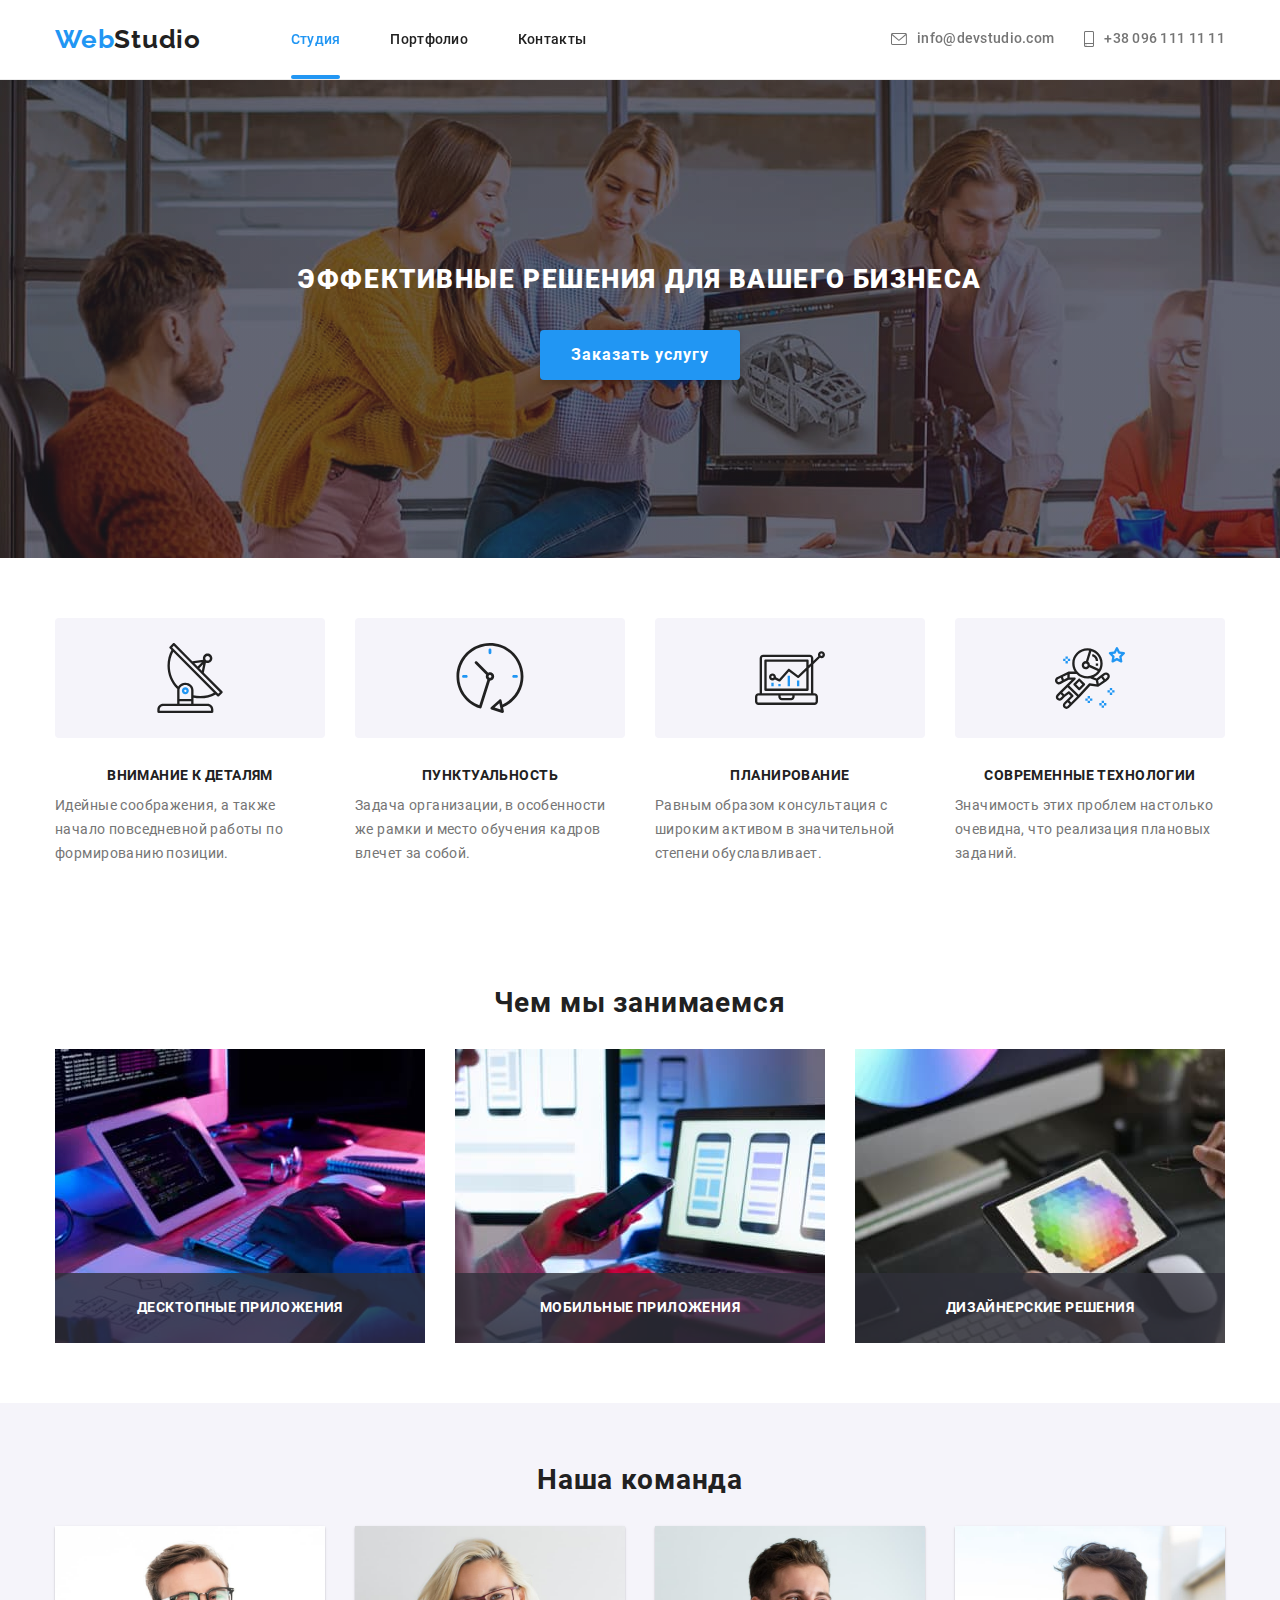
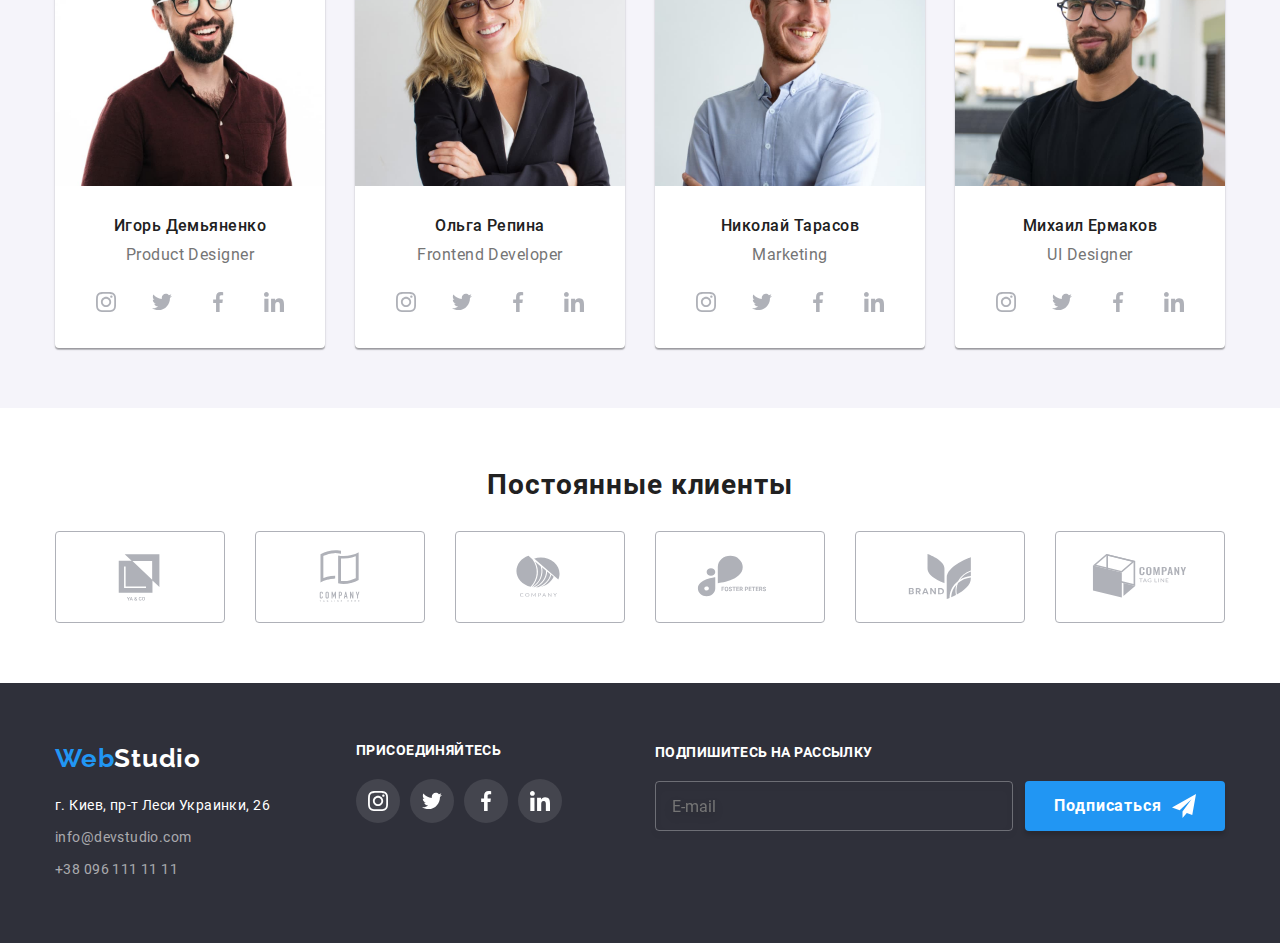
==== index.html @ 7ef71538 "Adjusts styles for agreement" ====
<!DOCTYPE html>
<html lang="ru">
  <head>
    <meta charset="UTF-8" />
    <meta http-equiv="X-UA-Compatible" content="IE=edge" />
    <meta name="viewport" content="width=device-width, initial-scale=1.0" />

    <link rel="stylesheet" href="./css/main.min.css" />

    <title>WebStudio</title>
  </head>
  <body class="page">
    <!-- HEADER -->
    <header class="header">
      <div class="header__container container">
        <a href="./index.html" lang="en" class="logo"
          >Web<span class="logo__text logo__text--black">Studio</span></a
        >
        <button type="button" class="menu__btn" data-menu-button>
          <svg
            class="menu__icon"
            width="40"
            height="40"
            aria-expanded="false"
            aria-controls="menu"
            aria-label="Переключатель мобильного меню"
          >
            <use class="menu__lines" href="./images/icons.svg#icon-menu"></use>
            <use
              class="menu__cross"
              href="./images/icons.svg#icon-menu-close"
            ></use>
          </svg>
        </button>
        <div class="menu" id="menu" data-menu>
          <nav class="navigation header__navigation">
            <ul class="navigation__list">
              <li class="navigation__item">
                <a
                  href="./index.html"
                  class="navigation__link navigation__link--current"
                  >Студия</a
                >
              </li>
              <li class="navigation__item">
                <a href="./portfolio.html" class="navigation__link"
                  >Портфолио</a
                >
              </li>
              <li class="navigation__item">
                <a href="" class="navigation__link">Контакты</a>
              </li>
            </ul>
          </nav>

          <ul class="contacts header__contacts">
            <li class="contacts__item">
              <a
                href="mailto:info@devstudio.com"
                lang="en"
                class="contacts__link contacts__link--mail-grey"
              >
                <svg class="contacts__icon" width="16" height="12">
                  <use href="./images/icons.svg#icon-envelope"></use>
                </svg>
                info@devstudio.com
              </a>
            </li>
            <li class="contacts__item">
              <a href="tel:+380961111111" class="contacts__link">
                <svg class="contacts__icon" width="10" height="16">
                  <use href="./images/icons.svg#icon-smartphone"></use>
                </svg>
                +38 096 111 11 11
              </a>
            </li>
          </ul>

          <ul class="profiles">
            <li class="profiles__item">
              <a href="" class="profiles__link">Instagram</a>
            </li>
            <li class="profiles__item">
              <a href="" class="profiles__link">Twitter</a>
            </li>
            <li class="profiles__item">
              <a href="" class="profiles__link">Facebook</a>
            </li>
            <li class="profiles__item">
              <a href="" class="profiles__link">LinkedIn</a>
            </li>
          </ul>
        </div>
      </div>
    </header>

    <!--MAIN-->
    <main>
      <!-- HERO -->
      <section class="hero">
        <div class="hero__container container">
          <h1 class="hero__title">Эффективные решения для вашего бизнеса</h1>
          <button type="button" class="hero__btn" data-modal-open>
            Заказать услугу
          </button>
        </div>
      </section>

      <!--VALUES-->
      <section class="values section">
        <div class="values__container container">
          <h2 class="values__title values__title--visually-hidden">
            Ценности<!--title to be hidden-->
          </h2>
          <ul class="values__list">
            <li class="values__item">
              <div class="values__block">
                <svg class="values__icon" width="70" height="70">
                  <use href="./images/icons.svg#icon-antenna"></use>
                </svg>
              </div>
              <h3 class="values__headline">Внимание к деталям</h3>
              <p class="values__description">
                Идейные соображения, а также начало повседневной работы по
                формированию позиции.
              </p>
            </li>
            <li class="values__item">
              <div class="values__block">
                <svg class="values__icon" width="70" height="70">
                  <use href="./images/icons.svg#icon-clock"></use>
                </svg>
              </div>
              <h3 class="values__headline">Пунктуальность</h3>
              <p class="values__description">
                Задача организации, в особенности же рамки и место обучения
                кадров влечет за собой.
              </p>
            </li>
            <li class="values__item">
              <div class="values__block">
                <svg class="values__icon" width="70" height="70">
                  <use href="./images/icons.svg#icon-diagram"></use>
                </svg>
              </div>
              <h3 class="values__headline">Планирование</h3>
              <p class="values__description">
                Равным образом консультация с широким активом в значительной
                степени обуславливает.
              </p>
            </li>
            <li class="values__item">
              <div class="values__block">
                <svg class="values__icon" width="70" height="70">
                  <use href="./images/icons.svg#icon-astronaut"></use>
                </svg>
              </div>
              <h3 class="values__headline">Современные технологии</h3>
              <p class="values__description">
                Значимость этих проблем настолько очевидна, что реализация
                плановых заданий.
              </p>
            </li>
          </ul>
        </div>
      </section>

      <!--SERVICES-->
      <section class="services section">
        <div class="services__container container">
          <h2 class="services__title">Чем мы занимаемся</h2>
          <ul class="services__list">
            <li class="services__item">
              <div class="services__thumb">
                <img
                  src="./images/services/first_service.jpg"
                  alt="Планшет и клавиатура"
                  width="370"
                />
                <h3 class="services__name">Десктопные приложения</h3>
              </div>
            </li>
            <li class="services__item">
              <div class="services__thumb">
                <img
                  src="./images/services/third_service.jpg"
                  alt="Цветовая схема на планшете"
                  width="370"
                />
                <h3 class="services__name">Мобильные приложения</h3>
              </div>
            </li>
            <li class="services__item">
              <div class="services__thumb">
                <img
                  src="./images/services/second_service.jpg"
                  alt="Ноутбук и смартфон"
                  width="370"
                />
                <h3 class="services__name">Дизайнерские решения</h3>
              </div>
            </li>
          </ul>
        </div>
      </section>

      <!--TEAM-->
      <section class="team section">
        <div class="team__container container">
          <h2 class="team__title">Наша команда</h2>
          <ul class="members">
            <li class="members__item">
              <img src="./images/team/igor_d.jpg" alt="Фото Игоря Д." />
              <div class="members__info">
                <h3 class="members__name">Игорь Демьяненко</h3>
                <p lang="en" class="members__position">Product Designer</p>
                <ul class="member-social">
                  <li class="member-social__item">
                    <a href="" class="member-social__link">
                      <svg class="member-social__icon" width="20" height="20">
                        <use href="./images/icons.svg#icon-instagram"></use>
                      </svg>
                    </a>
                  </li>
                  <li class="member-social__item">
                    <a href="" class="member-social__link">
                      <svg class="member-social__icon" width="20" height="20">
                        <use href="./images/icons.svg#icon-twitter"></use>
                      </svg>
                    </a>
                  </li>
                  <li class="member-social__item">
                    <a href="" class="member-social__link">
                      <svg class="member-social__icon" width="20" height="20">
                        <use href="./images/icons.svg#icon-facebook"></use>
                      </svg>
                    </a>
                  </li>
                  <li class="member-social__item">
                    <a href="" class="member-social__link">
                      <svg class="member-social__icon" width="20" height="20">
                        <use href="./images/icons.svg#icon-linkedin"></use>
                      </svg>
                    </a>
                  </li>
                </ul>
              </div>
            </li>

            <li class="members__item">
              <img src="./images/team/olha_r.jpg" alt="Фото Ольги Р." />
              <div class="members__info">
                <h3 class="members__name">Ольга Репина</h3>
                <p lang="en" class="members__position">Frontend Developer</p>
                <ul class="member-social">
                  <li class="member-social__item">
                    <a href="" class="member-social__link">
                      <svg class="member-social__icon" width="20" height="20">
                        <use href="./images/icons.svg#icon-instagram"></use>
                      </svg>
                    </a>
                  </li>
                  <li class="member-social__item">
                    <a href="" class="member-social__link">
                      <svg class="member-social__icon" width="20" height="20">
                        <use href="./images/icons.svg#icon-twitter"></use>
                      </svg>
                    </a>
                  </li>
                  <li class="member-social__item">
                    <a href="" class="member-social__link">
                      <svg class="member-social__icon" width="20" height="20">
                        <use href="./images/icons.svg#icon-facebook"></use>
                      </svg>
                    </a>
                  </li>
                  <li class="member-social__item">
                    <a href="" class="member-social__link">
                      <svg class="member-social__icon" width="20" height="20">
                        <use href="./images/icons.svg#icon-linkedin"></use>
                      </svg>
                    </a>
                  </li>
                </ul>
              </div>
            </li>

            <li class="members__item">
              <img src="./images/team/nikolaj_t.jpg" alt="Фото Николая Т." />
              <div class="members__info">
                <h3 class="members__name">Николай Тарасов</h3>
                <p lang="en" class="members__position">Marketing</p>
                <ul class="member-social">
                  <li class="member-social__item">
                    <a href="" class="member-social__link">
                      <svg class="member-social__icon" width="20" height="20">
                        <use href="./images/icons.svg#icon-instagram"></use>
                      </svg>
                    </a>
                  </li>
                  <li class="member-social__item">
                    <a href="" class="member-social__link">
                      <svg class="member-social__icon" width="20" height="20">
                        <use href="./images/icons.svg#icon-twitter"></use>
                      </svg>
                    </a>
                  </li>
                  <li class="member-social__item">
                    <a href="" class="member-social__link">
                      <svg class="member-social__icon" width="20" height="20">
                        <use href="./images/icons.svg#icon-facebook"></use>
                      </svg>
                    </a>
                  </li>
                  <li class="member-social__item">
                    <a href="" class="member-social__link">
                      <svg class="member-social__icon" width="20" height="20">
                        <use href="./images/icons.svg#icon-linkedin"></use>
                      </svg>
                    </a>
                  </li>
                </ul>
              </div>
            </li>

            <li class="members__item">
              <img src="./images/team/mikhail_m.jpg" alt="Фото Михаила Е." />
              <div class="members__info">
                <h3 class="members__name">Михаил Ермаков</h3>
                <p lang="en" class="members__position">UI Designer</p>
                <ul class="member-social">
                  <li class="member-social__item">
                    <a href="" class="member-social__link">
                      <svg class="member-social__icon" width="20" height="20">
                        <use href="./images/icons.svg#icon-instagram"></use>
                      </svg>
                    </a>
                  </li>
                  <li class="member-social__item">
                    <a href="" class="member-social__link">
                      <svg class="member-social__icon" width="20" height="20">
                        <use href="./images/icons.svg#icon-twitter"></use>
                      </svg>
                    </a>
                  </li>
                  <li class="member-social__item">
                    <a href="" class="member-social__link">
                      <svg class="member-social__icon" width="20" height="20">
                        <use href="./images/icons.svg#icon-facebook"></use>
                      </svg>
                    </a>
                  </li>
                  <li class="member-social__item">
                    <a href="" class="member-social__link">
                      <svg class="member-social__icon" width="20" height="20">
                        <use href="./images/icons.svg#icon-linkedin"></use>
                      </svg>
                    </a>
                  </li>
                </ul>
              </div>
            </li>
          </ul>
        </div>
      </section>

      <!-- CLIENTS -->
      <section class="clients section">
        <div class="clients__container container">
          <h2 class="clients__title">Постоянные клиенты</h2>
          <ul class="clients__list">
            <li class="clients__item">
              <a href="" class="client__link">
                <svg class="clients__logo" width="106" height="60">
                  <use href="./images/icons.svg#icon-ya-and-co"></use>
                </svg>
              </a>
            </li>
            <li class="clients__item">
              <a href="" class="client__link">
                <svg class="clients__logo" width="106" height="60">
                  <use
                    href="./images/icons.svg#icon-company-tagline-here"
                  ></use>
                </svg>
              </a>
            </li>
            <li class="clients__item">
              <a href="" class="client__link">
                <svg class="clients__logo" width="106" height="60">
                  <use href="./images/icons.svg#icon-company"></use>
                </svg>
              </a>
            </li>
            <li class="clients__item">
              <a href="" class="client__link">
                <svg class="clients__logo" width="106" height="60">
                  <use href="./images/icons.svg#icon-foster-peters"></use>
                </svg>
              </a>
            </li>
            <li class="clients__item">
              <a href="" class="client__link">
                <svg class="clients__logo" width="106" height="60">
                  <use href="./images/icons.svg#icon-brand"></use>
                </svg>
              </a>
            </li>
            <li class="clients__item">
              <a href="" class="client__link">
                <svg class="clients__logo" width="106" height="60">
                  <use href="./images/icons.svg#icon-company-tag-line"></use>
                </svg>
              </a>
            </li>
          </ul>
        </div>
      </section>
    </main>

    <!--FOOTER-->
    <footer class="footer section">
      <div class="footer__container container">
        <div class="footer__connect">
          <a href="./index.html" lang="en" class="logo"
            >Web<span class="logo__text logo__text--white">Studio</span></a
          >
          <address class="address">
            <p class="addresss__text">г. Киев, пр-т Леси Украинки, 26</p>
          </address>
          <ul class="contacts footer__contacts">
            <li class="contacts__item contacts__item--footer">
              <a
                href="mailto:info@devstudio.com"
                lang="en"
                class="contacts__link contacts__link--footer"
                >info@devstudio.com</a
              >
            </li>
            <li class="contacts__item contacts__item--footer">
              <a
                href="tel:+380961111111"
                class="contacts__link contacts__link--footer"
                >+38 096 111 11 11</a
              >
            </li>
          </ul>
        </div>
        <div class="join-social">
          <h2 class="join-social__title">присоединяйтесь</h2>
          <ul class="join-social__list">
            <li class="join-social__item">
              <a href="" class="join-social__link">
                <svg class="join-social__icon" width="20" height="20">
                  <use href="./images/icons.svg#icon-instagram"></use>
                </svg>
              </a>
            </li>
            <li class="join-social__item">
              <a href="" class="join-social__link">
                <svg class="join-social__icon" width="20" height="20">
                  <use href="./images/icons.svg#icon-twitter"></use>
                </svg>
              </a>
            </li>
            <li class="join-social__item">
              <a href="" class="join-social__link">
                <svg class="join-social__icon" width="20" height="20">
                  <use href="./images/icons.svg#icon-facebook"></use>
                </svg>
              </a>
            </li>
            <li class="join-social__item">
              <a href="" class="join-social__link">
                <svg class="join-social__icon" width="20" height="20">
                  <use href="./images/icons.svg#icon-linkedin"></use>
                </svg>
              </a>
            </li>
          </ul>
        </div>

        <form class="subscription footer__subscription">
          <div class="subscription__block">
            <b class="subscription__title">Подпишитесь на рассылку</b>
            <div class="subscription__input">
              <label><span class="visually-hidden">E-mail</span></label>
              <input
                type="email"
                name="email"
                class="subscription__field"
                placeholder="E-mail"
              />
              <button type="submit" class="subscription__btn">
                Подписаться
                <svg class="subscription__icon" width="24" height="24">
                  <use href="./images/icons.svg#icon-send"></use>
                </svg>
              </button>
            </div>
          </div>
        </form>
      </div>
    </footer>

    <!--MODAL-->
    <div class="backdrop is-hidden" data-modal>
      <div class="modal">
        <button class="close-btn" data-modal-close>
          <svg class="close-btn__icon" width="11" height="11">
            <use href="./images/icons.svg#icon-close"></use>
          </svg>
        </button>

        <form class="modal__form">
          <b class="modal__title">Оставьте свои данные, мы вам перезвоним</b>
          <ul class="modal__list">
            <li class="modal__field">
              <label class="modal__label" for="name">Имя</label>
              <div class="modal__block">
                <input class="modal__input" type="text" name="name" id="name" />
                <svg class="modal__icon" width="18" height="18">
                  <use href="./images/icons.svg#icon-name"></use>
                </svg>
              </div>
            </li>

            <li class="modal__field">
              <label class="modal__label" for="tel">Телефон</label>
              <div class="modal__block">
                <input class="modal__input" type="tel" name="tel" id="tel" />
                <svg class="modal__icon" width="18" height="18">
                  <use href="./images/icons.svg#icon-phone"></use>
                </svg>
              </div>
            </li>

            <li class="modal__field">
              <label class="modal__label" for="mail">Почта</label>
              <div class="modal__block">
                <input
                  class="modal__input"
                  type="email"
                  name="mail"
                  id="mail"
                />
                <svg class="modal__icon" width="18" height="18">
                  <use href="./images/icons.svg#icon-email"></use>
                </svg>
              </div>
            </li>

            <li class="modal__field">
              <label class="modal__label" for="comment">Комментарий</label>
              <div class="modal__block">
                <textarea
                  class="modal__input textarea"
                  name="comment"
                  id="comment"
                  placeholder="Введите текст"
                ></textarea>
              </div>
            </li>
          </ul>

          <div class="modal__agree">
            <label for="modal__agree-label" class="modal__agree-label">
              <input
                type="checkbox"
                class="modal__checkbox visually-hidden"
                id="modal__agree-label"
              />

              <svg class="modal__icon-frame" width="16" height="15">
                <use href="./images/icons.svg#icon-check-frame"></use>
              </svg>

              <svg class="modal__icon-checked" width="16" height="15">
                <use href="./images/icons.svg#icon-checked-box"></use>
              </svg>
              <span class="modal__agree-text"
                >Соглашаюсь с рассылкой и принимаю&nbsp;</span
              >
              <span class="modal__agree-link">
                <a class="link" href="">Условия договора</a>
              </span>
            </label>
          </div>
          <button type="submit" class="modal__btn">Отправить</button>
        </form>
      </div>
    </div>

    <script src="./js/menu.js"></script>
    <script src="./js/modal.js"></script>
  </body>
</html>
---- css/main.min.css ----
/*! modern-normalize v1.1.0 | MIT License | https://github.com/sindresorhus/modern-normalize */*,::before,::after{-webkit-box-sizing:border-box;box-sizing:border-box}html{line-height:1.15;-webkit-text-size-adjust:100%;-moz-tab-size:4;-o-tab-size:4;tab-size:4}body{margin:0;font-family:system-ui,-apple-system,"Segoe UI",Roboto,Helvetica,Arial,sans-serif,"Apple Color Emoji","Segoe UI Emoji"}hr{height:0;color:inherit}abbr[title]{-webkit-text-decoration:underline dotted;text-decoration:underline dotted}b,strong{font-weight:bolder}code,kbd,samp,pre{font-family:ui-monospace,SFMono-Regular,Consolas,"Liberation Mono",Menlo,monospace;font-size:1em}small{font-size:80%}sub,sup{font-size:75%;line-height:0;position:relative;vertical-align:baseline}sub{bottom:-0.25em}sup{top:-0.5em}table{text-indent:0;border-color:inherit}button,input,optgroup,select,textarea{font-family:inherit;font-size:100%;line-height:1.15;margin:0}button,select{text-transform:none}button,[type=button],[type=reset],[type=submit]{-webkit-appearance:button}::-moz-focus-inner{border-style:none;padding:0}:-moz-focusring{outline:1px dotted ButtonText}:-moz-ui-invalid{box-shadow:none}legend{padding:0}progress{vertical-align:baseline}::-webkit-inner-spin-button,::-webkit-outer-spin-button{height:auto}[type=search]{-webkit-appearance:textfield;outline-offset:-2px}::-webkit-search-decoration{-webkit-appearance:none}::-webkit-file-upload-button{-webkit-appearance:button;font:inherit}summary{display:list-item}@font-face{font-family:"Roboto";font-style:normal;font-weight:400;src:url("../fonts/roboto-v30-latin_cyrillic-regular.eot");src:local(""),url("../fonts/roboto-v30-latin_cyrillic-regular.eot?#iefix") format("embedded-opentype"),url("../fonts/roboto-v30-latin_cyrillic-regular.woff2") format("woff2"),url("../fonts/roboto-v30-latin_cyrillic-regular.woff") format("woff"),url("../fonts/roboto-v30-latin_cyrillic-regular.ttf") format("truetype"),url("../fonts/roboto-v30-latin_cyrillic-regular.svg#Roboto") format("svg")}@font-face{font-family:"Roboto";font-style:normal;font-weight:500;src:url("../fonts/roboto-v30-latin_cyrillic-500.eot");src:local(""),url("../fonts/roboto-v30-latin_cyrillic-500.eot?#iefix") format("embedded-opentype"),url("../fonts/roboto-v30-latin_cyrillic-500.woff2") format("woff2"),url("../fonts/roboto-v30-latin_cyrillic-500.woff") format("woff"),url("../fonts/roboto-v30-latin_cyrillic-500.ttf") format("truetype"),url("../fonts/roboto-v30-latin_cyrillic-500.svg#Roboto") format("svg")}@font-face{font-family:"Roboto";font-style:normal;font-weight:700;src:url("../fonts/roboto-v30-latin_cyrillic-700.eot");src:local(""),url("../fonts/roboto-v30-latin_cyrillic-700.eot?#iefix") format("embedded-opentype"),url("../fonts/roboto-v30-latin_cyrillic-700.woff2") format("woff2"),url("../fonts/roboto-v30-latin_cyrillic-700.woff") format("woff"),url("../fonts/roboto-v30-latin_cyrillic-700.ttf") format("truetype"),url("../fonts/roboto-v30-latin_cyrillic-700.svg#Roboto") format("svg")}@font-face{font-family:"Roboto";font-style:normal;font-weight:900;src:url("../fonts/roboto-v30-latin_cyrillic-900.eot");src:local(""),url("../fonts/roboto-v30-latin_cyrillic-900.eot?#iefix") format("embedded-opentype"),url("../fonts/roboto-v30-latin_cyrillic-900.woff2") format("woff2"),url("../fonts/roboto-v30-latin_cyrillic-900.woff") format("woff"),url("../fonts/roboto-v30-latin_cyrillic-900.ttf") format("truetype"),url("../fonts/roboto-v30-latin_cyrillic-900.svg#Roboto") format("svg")}@font-face{font-family:"Raleway";font-style:normal;font-weight:700;src:url("../fonts/raleway-v27-latin-700.eot");src:local(""),url("../fonts/raleway-v27-latin-700.eot?#iefix") format("embedded-opentype"),url("../fonts/raleway-v27-latin-700.woff2") format("woff2"),url("../fonts/raleway-v27-latin-700.woff") format("woff"),url("../fonts/raleway-v27-latin-700.ttf") format("truetype"),url("../fonts/raleway-v27-latin-700.svg#Raleway") format("svg")}:root{--main-text: #757575;--white-text: #ffffff;--secondary-text: #212121;--accent: #2196f3;--grey-accent: #f5f4fa;--grey-social: #afb1b8;--duration: cubic-bezier(0.4, 0, 0.2, 1);--speed: 250ms}.visually-hidden,.values__title--visually-hidden{position:absolute;width:1px;height:1px;margin:-1px;border:0;padding:0;white-space:nowrap;-webkit-clip-path:inset(100%);clip-path:inset(100%);clip:rect(0 0 0 0);overflow:hidden}.services__title,.team__title,.clients__title{margin-bottom:30px;font-size:28px;line-height:1.18;text-align:center;letter-spacing:.03em;color:var(--secondary-text)}.join-social__title,.subscription__title{color:var(--white-text);font-size:14px;line-height:1.14;letter-spacing:.03em;text-transform:uppercase}.join-social__link{display:-webkit-box;display:-ms-flexbox;display:flex;-webkit-box-align:center;-ms-flex-align:center;align-items:center;-webkit-box-pack:center;-ms-flex-pack:center;justify-content:center;width:44px;height:44px;border-radius:50%}html{-webkit-box-sizing:border-box;box-sizing:border-box}img{display:block;max-width:100%;height:auto}*,*::before,*::after{-webkit-box-sizing:inherit;box-sizing:inherit}p,h1,h2,h3,h4,h5,h6{margin:0}ul{margin:0;padding-left:0;list-style:none}.page{background-color:#fff;color:var(--main-text);font-family:Roboto,sans-serif}@media screen and (min-width: 1200px){.page{padding-left:0;padding-right:0}}.page.no-scroll{overflow:hidden}a{text-decoration:none}.container{padding:60px 15px;margin:0 auto;width:100%}@media screen and (min-width: 480px){.container{max-width:480px}}@media screen and (min-width: 768px){.container{max-width:768px}}@media screen and (min-width: 1200px){.container{max-width:1200px}}.filter{display:-webkit-box;display:-ms-flexbox;display:flex;-ms-flex-wrap:wrap;flex-wrap:wrap;gap:15px 8px;margin-bottom:40px}@media screen and (min-width: 768px){.filter{-webkit-box-pack:center;-ms-flex-pack:center;justify-content:center}}.filter__btn{padding:6px 22px 6px 22px;color:var(--secondary-text);background-color:var(--grey-accent);font-family:inherit;cursor:pointer;font-weight:500;font-size:16px;line-height:1.63;text-align:center;letter-spacing:.03em;border-radius:4px;border:none;-webkit-transition:background-color var(--speed) var(--duration),color var(--speed) var(--duration),-webkit-box-shadow var(--speed) var(--duration);transition:background-color var(--speed) var(--duration),color var(--speed) var(--duration),-webkit-box-shadow var(--speed) var(--duration);transition:background-color var(--speed) var(--duration),color var(--speed) var(--duration),box-shadow var(--speed) var(--duration);transition:background-color var(--speed) var(--duration),color var(--speed) var(--duration),box-shadow var(--speed) var(--duration),-webkit-box-shadow var(--speed) var(--duration)}.filter__btn:hover,.filter__btn:focus,.filter__btn--active{color:var(--white-text);background-color:var(--accent);-webkit-box-shadow:0px 3px 1px rgba(0,0,0,.1),0px 1px 2px rgba(0,0,0,.08),0px 2px 2px rgba(0,0,0,.12);box-shadow:0px 3px 1px rgba(0,0,0,.1),0px 1px 2px rgba(0,0,0,.08),0px 2px 2px rgba(0,0,0,.12)}.header__contacts{display:-webkit-box;display:-ms-flexbox;display:flex;-webkit-box-orient:vertical;-webkit-box-direction:normal;-ms-flex-direction:column;flex-direction:column}@media screen and (max-width: 767px){.header__contacts{-webkit-box-orient:vertical;-webkit-box-direction:reverse;-ms-flex-direction:column-reverse;flex-direction:column-reverse;gap:32px}}@media screen and (min-width: 768px){.header__contacts{margin-left:84px;gap:10px}}@media screen and (min-width: 1200px){.header__contacts{margin-left:305px;gap:30px;-webkit-box-orient:horizontal;-webkit-box-direction:normal;-ms-flex-direction:row;flex-direction:row}}.contacts__link{font-weight:500;color:var(--main-text);letter-spacing:.02em;-webkit-transition:color var(--speed) var(--duration);transition:color var(--speed) var(--duration)}.contacts__link:hover,.contacts__link:focus{color:var(--accent)}@media screen and (max-width: 767px){.contacts__link{color:var(--accent);font-size:34px;line-height:1.18}}@media screen and (max-width: 376px){.contacts__link{font-size:26px;line-height:1.18}}@media screen and (max-width: 767px){.contacts__link--mail-grey{font-size:24px;line-height:1.17;letter-spacing:.02em;color:var(--main-text)}}@media screen and (min-width: 768px){.contacts__link{display:-webkit-box;display:-ms-flexbox;display:flex;-webkit-box-align:center;-ms-flex-align:center;align-items:center;font-size:12px;line-height:1.17;letter-spacing:.02em}}@media screen and (min-width: 1200px){.contacts__link{font-size:14px;line-height:1.14;letter-spacing:.02em}}.contacts__icon{fill:currentColor;margin-right:10px}@media screen and (max-width: 767px){.contacts__icon{display:none}}.footer__connect{margin-right:auto}@media screen and (max-width: 1199px){.footer__connect{margin-bottom:60px}}.footer__contacts{margin-top:8px}.footer__contacts .contacts__item--footer+.contacts__item--footer{margin-top:8px}.contacts__link--footer{color:rgba(255,255,255,.6);font-style:normal;font-weight:400;font-size:14px;line-height:1.71;letter-spacing:.03em;-webkit-transition:color var(--speed) var(--duration);transition:color var(--speed) var(--duration)}.contacts__link--footer:hover,.contacts__link--footer:focus{color:var(--accent)}@media screen and (min-width: 768px){.footer__container{padding-left:76px;padding-right:89px;display:-webkit-box;display:-ms-flexbox;display:flex;-webkit-box-pack:center;-ms-flex-pack:center;justify-content:center;-ms-flex-wrap:wrap;flex-wrap:wrap}}@media screen and (min-width: 1200px){.footer__container{-ms-flex-wrap:wrap;flex-wrap:wrap;padding-left:15px;padding-right:15px}}.footer{background-color:#2f303a}@media screen and (max-width: 767px){.footer{text-align:center}}.address{margin-top:20px}.addresss__text{color:var(--white-text);font-style:normal;font-size:14px;line-height:1.71;letter-spacing:.03em}.header{border-bottom:1px solid #ececec}.header__container{position:relative;display:-webkit-box;display:-ms-flexbox;display:flex;-webkit-box-align:center;-ms-flex-align:center;align-items:center;padding-top:10px;padding-bottom:10px;-webkit-box-pack:justify;-ms-flex-pack:justify;justify-content:space-between}@media screen and (min-width: 768px){.header__container{padding-top:20px;padding-bottom:20px}}@media screen and (min-width: 1200px){.header__container{padding-top:24px;padding-bottom:24px}}.logo{display:inline-block;color:var(--accent);font-family:Raleway,sans-serif;font-weight:700;font-size:26px;line-height:1.19;letter-spacing:.03em}@media screen and (max-width: 1199px){.logo{font-size:24px;line-height:1.17}}.logo__text--black{display:inline-block;color:var(--secondary-text);font-family:Raleway,sans-serif;font-weight:700;font-size:26px;line-height:1.19;letter-spacing:.03em}@media screen and (max-width: 1199px){.logo__text--black{font-size:24px;line-height:1.17}}.logo__text--white{display:inline-block;color:var(--white-text);font-family:Raleway,sans-serif;font-weight:700;font-size:26px;line-height:1.19;letter-spacing:.03em}@media screen and (max-width: 1199px){.logo__text--white{font-size:24px;line-height:1.17}}.backdrop{position:fixed;top:0;left:0;width:100%;height:100%;padding-top:93px;padding-right:15px;padding-left:15px;overflow-y:scroll;background-color:rgba(0,0,0,.2);opacity:1;-webkit-transition:opacity var(--speed) var(--duration);transition:opacity var(--speed) var(--duration)}.backdrop.is-hidden{opacity:0;pointer-events:none}.backdrop.is-hidden .modal{-webkit-transform:translate(-50%, -50%) scale(0.9);transform:translate(-50%, -50%) scale(0.9)}.modal{position:relative;width:100%;padding:40px;margin:0 auto;background-color:var(--white-text);-webkit-box-shadow:0px 1px 3px rgba(0,0,0,.12),0px 1px 1px rgba(0,0,0,.14),0px 2px 1px rgba(0,0,0,.2);box-shadow:0px 1px 3px rgba(0,0,0,.12),0px 1px 1px rgba(0,0,0,.14),0px 2px 1px rgba(0,0,0,.2);border-radius:4px;-webkit-transition:-webkit-transform var(--speed) var(--duration);transition:-webkit-transform var(--speed) var(--duration);transition:transform var(--speed) var(--duration);transition:transform var(--speed) var(--duration), -webkit-transform var(--speed) var(--duration)}@media screen and (max-width: 1199px){.modal{max-width:450px}}@media screen and (min-width: 1200px){.modal{max-width:528px}}.close-btn{position:absolute;display:-webkit-box;display:-ms-flexbox;display:flex;-webkit-box-align:center;-ms-flex-align:center;align-items:center;-webkit-box-pack:center;-ms-flex-pack:center;justify-content:center;top:8px;right:8px;width:30px;height:30px;border:1px solid rgba(0,0,0,.1);border-radius:50%;fill:#000;background-color:var(--white-text);cursor:pointer;-webkit-transition:fill var(--speed) var(--duration),-webkit-box-shadow var(--speed) var(--duration);transition:fill var(--speed) var(--duration),-webkit-box-shadow var(--speed) var(--duration);transition:fill var(--speed) var(--duration),box-shadow var(--speed) var(--duration);transition:fill var(--speed) var(--duration),box-shadow var(--speed) var(--duration),-webkit-box-shadow var(--speed) var(--duration)}.close-btn:hover,.close-btn:focus{-webkit-box-shadow:0px 2px 2px rgba(0,0,0,.15);box-shadow:0px 2px 2px rgba(0,0,0,.15);fill:var(--accent)}.modal__btn{width:200px;height:50px;left:700px;top:712px;display:block;-ms-flex-item-align:center;align-self:center;background-color:var(--accent);-webkit-box-shadow:0px 4px 4px rgba(0,0,0,.15);box-shadow:0px 4px 4px rgba(0,0,0,.15);border-radius:4px;border:none;cursor:pointer;font-weight:700;font-size:16px;line-height:1.88;letter-spacing:.06em;color:var(--white-text);-webkit-transition:background-color var(--speed) var(--duration);transition:background-color var(--speed) var(--duration)}.modal__btn:hover,.modal__btn:focus{background-color:#188ce8}.modal__form{display:-webkit-box;display:-ms-flexbox;display:flex;-webkit-box-orient:vertical;-webkit-box-direction:normal;-ms-flex-direction:column;flex-direction:column}.modal__title{margin-bottom:12px;font-size:20px;line-height:1.15;text-align:center;letter-spacing:.03em;color:var(--secondary-text)}.modal__field:not(:last-child){display:-webkit-box;display:-ms-flexbox;display:flex;-webkit-box-orient:vertical;-webkit-box-direction:normal;-ms-flex-direction:column;flex-direction:column;margin-bottom:10px}.modal__label{font-size:12px;line-height:1.17;letter-spacing:.01em;color:var(--main-text)}.modal__input{padding-left:35px;padding-right:15px;display:block;height:40px;width:100%;border:1px solid rgba(33,33,33,.2);border-radius:4px;color:var(--secondary-text);outline:none;-webkit-transition:border-color var(--speed) var(--duration);transition:border-color var(--speed) var(--duration)}.modal__input:focus{border:1px solid var(--accent)}.modal__input:focus+.modal__icon{fill:var(--accent)}.modal__input.textarea{height:120px;padding:12px;resize:none}.modal__block{position:relative;margin-top:4px}.modal__icon{position:absolute;left:12px;top:50%;-webkit-transform:translateY(-50%);transform:translateY(-50%);-webkit-transition:fill var(--speed) var(--duration);transition:fill var(--speed) var(--duration)}.modal__field .textarea::-webkit-input-placeholder{font-size:14px;line-height:1.14;letter-spacing:.01em;color:rgba(117,117,117,.5)}.modal__field .textarea::-moz-placeholder{font-size:14px;line-height:1.14;letter-spacing:.01em;color:rgba(117,117,117,.5)}.modal__field .textarea:-ms-input-placeholder{font-size:14px;line-height:1.14;letter-spacing:.01em;color:rgba(117,117,117,.5)}.modal__field .textarea::-ms-input-placeholder{font-size:14px;line-height:1.14;letter-spacing:.01em;color:rgba(117,117,117,.5)}.modal__field .textarea::placeholder{font-size:14px;line-height:1.14;letter-spacing:.01em;color:rgba(117,117,117,.5)}.modal__agree{display:-webkit-box;display:-ms-flexbox;display:flex;-webkit-box-align:center;-ms-flex-align:center;align-items:center;margin-top:20px;margin-bottom:30px;font-size:12px;line-height:1.17;letter-spacing:.03em}@media screen and (min-width: 1200px){.modal__agree{margin-left:12px;font-size:14px;line-height:1.71}}.modal__agree-label{position:relative;-ms-flex-wrap:wrap;flex-wrap:wrap;display:-webkit-box;display:-ms-flexbox;display:flex;-webkit-box-align:center;-ms-flex-align:center;align-items:center}.modal__agree-link .link{color:var(--accent);text-decoration:underline;-webkit-transition:-webkit-text-decoration var(--speed) var(--duration);transition:-webkit-text-decoration var(--speed) var(--duration);transition:text-decoration var(--speed) var(--duration);transition:text-decoration var(--speed) var(--duration), -webkit-text-decoration var(--speed) var(--duration)}.modal__agree-link .link:hover{-webkit-text-decoration-color:rgba(0,0,0,0);text-decoration-color:rgba(0,0,0,0)}.modal__icon-frame{margin-right:8px;opacity:1;-webkit-transition:fill var(--speed) var(--duration),opacity var(--speed) var(--duration),-webkit-box-shadow var(--speed) var(--duration);transition:fill var(--speed) var(--duration),opacity var(--speed) var(--duration),-webkit-box-shadow var(--speed) var(--duration);transition:fill var(--speed) var(--duration),box-shadow var(--speed) var(--duration),opacity var(--speed) var(--duration);transition:fill var(--speed) var(--duration),box-shadow var(--speed) var(--duration),opacity var(--speed) var(--duration),-webkit-box-shadow var(--speed) var(--duration)}.modal__checkbox:hover+.modal__icon-frame{-webkit-box-shadow:0px 3px 3px rgba(0,0,0,.15);box-shadow:0px 3px 3px rgba(0,0,0,.15)}.modal__checkbox:focus+.modal__icon-frame{-webkit-box-shadow:0px 2px 2px rgba(0,0,0,.15);box-shadow:0px 2px 2px rgba(0,0,0,.15);fill:var(--accent)}.modal__checkbox:checked+.modal__icon-frame{opacity:0}.modal__icon-checked{position:absolute;top:0;left:0;margin-right:8px;opacity:0;-webkit-transition:opacity var(--speed) var(--duration);transition:opacity var(--speed) var(--duration)}.modal__checkbox:checked~.modal__icon-checked{opacity:1}.menu{display:-webkit-box;display:-ms-flexbox;display:flex;-webkit-box-align:center;-ms-flex-align:center;align-items:center;-webkit-box-pack:justify;-ms-flex-pack:justify;justify-content:space-between;z-index:2}@media screen and (max-width: 767px){.menu{position:fixed;display:none;top:0;left:0;width:100%;height:100%;padding:48px 40px;background-color:var(--white-text)}.menu.is-open{display:-webkit-box;display:-ms-flexbox;display:flex;-webkit-box-orient:vertical;-webkit-box-direction:normal;-ms-flex-direction:column;flex-direction:column;-webkit-box-align:start;-ms-flex-align:start;align-items:flex-start;-webkit-box-pack:start;-ms-flex-pack:start;justify-content:flex-start}}.menu__btn{z-index:3;top:10px;right:15px;display:-webkit-inline-box;display:-ms-inline-flexbox;display:inline-flex;margin:0;padding:0;border:0;color:var(--secondary-text);background-color:rgba(0,0,0,0);-webkit-transition:color var(--speed) var(--duration);transition:color var(--speed) var(--duration)}.menu__btn:hover,.menu__btn:focus{color:var(--accent);-webkit-transition:color var(--speed) var(--duration);transition:color var(--speed) var(--duration)}@media screen and (min-width: 768px){.menu__btn{display:none}}.menu__icon{fill:currentColor}.menu__btn .menu__cross{display:none}.menu__btn.is-open{color:var(--secondary-text);-webkit-transition:color var(--speed) var(--duration);transition:color var(--speed) var(--duration)}.menu__btn.is-open:hover,.menu__btn.is-open:focus{color:var(--accent);-webkit-transition:color var(--speed) var(--duration);transition:color var(--speed) var(--duration)}.menu__btn.is-open .menu__cross{display:block}.menu__btn.is-open .menu__lines{display:none}@media screen and (max-width: 767px){.header__navigation{-webkit-box-flex:1;-ms-flex-positive:1;flex-grow:1}}.navigation__list{display:-webkit-box;display:-ms-flexbox;display:flex;gap:50px}@media screen and (max-width: 767px){.navigation__list{-webkit-box-orient:vertical;-webkit-box-direction:normal;-ms-flex-direction:column;flex-direction:column;gap:32px}}.navigation__link{font-weight:500;font-size:14px;line-height:1.14;letter-spacing:.02em;color:var(--secondary-text);position:relative;-webkit-transition:color var(--speed) var(--duration);transition:color var(--speed) var(--duration)}.navigation__link:hover,.navigation__link:focus{color:var(--accent)}@media screen and (min-width: 768px){.navigation__link{padding-top:32px;padding-bottom:32px}}.navigation__link--current{color:var(--accent)}@media screen and (min-width: 768px){.navigation__link--current::after{content:"";position:absolute;left:0;bottom:0;width:100%;border-radius:2px;height:4px;background:var(--accent)}}@media screen and (max-width: 767px){.navigation__link{font-size:40px;line-height:1.18}}.profiles{display:-webkit-box;display:-ms-flexbox;display:flex;margin-top:64px;-ms-flex-wrap:wrap;flex-wrap:wrap}@media screen and (min-width: 768px){.profiles{display:none}}.profiles__item:not(:first-child){padding-left:10px}.profiles__item:not(:last-child){border-right:1px solid rgba(33,33,33,.2);padding-right:10px}.profiles__link{font-weight:500;font-size:18px;line-height:1.22;letter-spacing:.02em;color:var(--accent)}@media screen and (max-width: 1199px){.join-social{text-align:center}}.join-social__list{margin-top:20px;margin-bottom:60px;display:-webkit-box;display:-ms-flexbox;display:flex;-webkit-box-pack:center;-ms-flex-pack:center;justify-content:center}.join-social__item{margin-right:10px}.join-social__item:last-child{margin-right:0}.join-social__link{color:var(--white-text);background-color:rgba(255,255,255,.1);-webkit-transition:background-color var(--speed) var(--duration);transition:background-color var(--speed) var(--duration)}.join-social__link:hover,.join-social__link:focus{background-color:var(--accent);color:var(--white-text)}.join-social__icon{fill:currentColor}.member-social{display:-webkit-box;display:-ms-flexbox;display:flex;-webkit-box-pack:center;-ms-flex-pack:center;justify-content:center;gap:36px}.member-social__link{color:var(--grey-social);-webkit-transition:background-color var(--speed) var(--duration),color var(--speed) var(--duration);transition:background-color var(--speed) var(--duration),color var(--speed) var(--duration)}.member-social__link:hover,.member-social__link:focus{color:var(--accent)}.member-social__icon{display:-webkit-box;display:-ms-flexbox;display:flex;fill:currentColor}@media screen and (max-width: 1199px){.footer__subscription{text-align:center}}@media screen and (min-width: 1200px){.footer__subscription{margin-left:93px}}.subscription__input{margin-top:20px;display:-webkit-box;display:-ms-flexbox;display:flex;-webkit-box-align:center;-ms-flex-align:center;align-items:center;-webkit-box-orient:vertical;-webkit-box-direction:normal;-ms-flex-direction:column;flex-direction:column}@media screen and (min-width: 1200px){.subscription__input{-webkit-box-orient:horizontal;-webkit-box-direction:normal;-ms-flex-direction:row;flex-direction:row}}.subscription__field{padding-left:16px;padding-right:16px;margin-bottom:20px;height:50px;border:1px solid rgba(255,255,255,.3);-webkit-filter:drop-shadow(0px 4px 4px rgba(0, 0, 0, 0.15));filter:drop-shadow(0px 4px 4px rgba(0, 0, 0, 0.15));color:var(--white-text);border-radius:4px;background-color:rgba(0,0,0,0);outline:none;-webkit-transition:border-color var(--speed) var(--duration);transition:border-color var(--speed) var(--duration)}.subscription__field:focus{border-color:var(--accent)}@media screen and (max-width: 477px){.subscription__field{width:100%}}@media screen and (min-width: 478px){.subscription__field{width:450px}}@media screen and (min-width: 1200px){.subscription__field{width:358px;margin-bottom:0;margin-right:12px}}.subscription__btn{display:-webkit-box;display:-ms-flexbox;display:flex;-webkit-box-align:center;-ms-flex-align:center;align-items:center;-webkit-box-pack:center;-ms-flex-pack:center;justify-content:center;width:200px;height:50px;background:var(--accent);-webkit-box-shadow:0px 4px 4px rgba(0,0,0,.15);box-shadow:0px 4px 4px rgba(0,0,0,.15);border-radius:4px;border:none;font-weight:700;font-size:16px;line-height:1.88px;text-align:center;letter-spacing:.06em;color:var(--white-text);cursor:pointer;-webkit-transition:background-color var(--speed) var(--duration),-webkit-box-shadow var(--speed) var(--duration);transition:background-color var(--speed) var(--duration),-webkit-box-shadow var(--speed) var(--duration);transition:background-color var(--speed) var(--duration),box-shadow var(--speed) var(--duration);transition:background-color var(--speed) var(--duration),box-shadow var(--speed) var(--duration),-webkit-box-shadow var(--speed) var(--duration)}.subscription__btn:hover,.subscription__btn:focus{background-color:#188ce8}.subscription__icon{fill:var(--white-text);margin-left:10px}.hero__title{margin-bottom:30px;font-weight:900;font-size:26px;line-height:1.62;letter-spacing:.06em;text-transform:uppercase;color:var(--white-text)}.hero{padding-top:118px;padding-bottom:118px;text-align:center;background-image:-webkit-gradient(linear, left top, right top, from(rgba(47, 48, 58, 0.4)), to(rgba(47, 48, 58, 0.4))),url(../images/background/hero-bcg.jpg);background-image:linear-gradient(to right, rgba(47, 48, 58, 0.4), rgba(47, 48, 58, 0.4)),url(../images/background/hero-bcg.jpg)}.hero__container{padding-right:60px;padding-left:60px}.hero__btn{padding:10px 10px 10px 10px;min-width:200px;background-color:var(--accent);color:var(--white-text);cursor:pointer;font-family:inherit;font-weight:700;font-size:16px;line-height:1.88;letter-spacing:.06em;-webkit-box-shadow:0px 4px 4px rgba(0,0,0,.15);box-shadow:0px 4px 4px rgba(0,0,0,.15);border-radius:4px;border:none;-webkit-transition:background-color var(--speed) var(--duration),-webkit-box-shadow var(--speed) var(--duration);transition:background-color var(--speed) var(--duration),-webkit-box-shadow var(--speed) var(--duration);transition:background-color var(--speed) var(--duration),box-shadow var(--speed) var(--duration);transition:background-color var(--speed) var(--duration),box-shadow var(--speed) var(--duration),-webkit-box-shadow var(--speed) var(--duration)}.hero__btn:hover,.hero__btn:focus{background-color:#188ce8}.values__list{display:-webkit-box;display:-ms-flexbox;display:flex;-ms-flex-wrap:wrap;flex-wrap:wrap;gap:30px}@media screen and (max-width: 479px){.values__list{-webkit-box-orient:vertical;-webkit-box-direction:normal;-ms-flex-direction:column;flex-direction:column}}@media screen and (min-width: 768px){.values__item{width:calc((100% - 30px)/2)}}@media screen and (min-width: 1200px){.values__item{width:calc((100% - 90px)/4)}}.values__block{display:-webkit-box;display:-ms-flexbox;display:flex;-webkit-box-pack:center;-ms-flex-pack:center;justify-content:center;margin-bottom:30px;padding-top:25px;padding-bottom:25px;background:var(--grey-accent);border-radius:4px}.values__headline{margin-bottom:10px;text-align:center;color:var(--secondary-text);font-size:14px;line-height:1.14;letter-spacing:.03em;text-transform:uppercase}.values__description{color:var(--main-text);font-size:14px;line-height:1.71;letter-spacing:.03em}.services{padding-top:0}@media screen and (max-width: 1199px){.services{display:none}}.services__list{display:-webkit-box;display:-ms-flexbox;display:flex}.services__item{width:calc((100% - 60px)/3)}.services__item:not(:last-child){margin-right:30px}.services__thumb{position:relative}.services__name{position:absolute;bottom:0;padding-top:27px;padding-bottom:27px;width:100%;font-size:14px;line-height:1.14;text-align:center;letter-spacing:.03em;text-transform:uppercase;color:var(--white-text);background-color:rgba(47,48,58,.8)}.team{background-color:var(--grey-accent)}.members{display:-webkit-box;display:-ms-flexbox;display:flex;-ms-flex-wrap:wrap;flex-wrap:wrap;gap:30px}@media screen and (max-width: 480px){.members{-webkit-box-orient:vertical;-webkit-box-direction:normal;-ms-flex-direction:column;flex-direction:column}}.members__item{background-color:var(--white-text);-webkit-box-shadow:0px 1px 3px rgba(0,0,0,.12),0px 1px 1px rgba(0,0,0,.14),0px 2px 1px rgba(0,0,0,.2);box-shadow:0px 1px 3px rgba(0,0,0,.12),0px 1px 1px rgba(0,0,0,.14),0px 2px 1px rgba(0,0,0,.2);border-radius:0px 0px 4px 4px}@media screen and (min-width: 768px){.members__item{width:calc((100% - 30px)/2)}}@media screen and (min-width: 1200px){.members__item{width:calc((100% - 90px)/4)}}.members__info{padding-top:30px;padding-bottom:36px}.members__name{margin-bottom:10px;color:var(--secondary-text);font-weight:500;font-size:16px;line-height:1.19;text-align:center;letter-spacing:.03em}.members__position{margin-bottom:28px;color:var(--main-text);font-size:16px;line-height:1.19;text-align:center;letter-spacing:.03em}.clients__list{display:-webkit-box;display:-ms-flexbox;display:flex;-ms-flex-wrap:wrap;flex-wrap:wrap;gap:30px}.clients__item{height:92px;width:calc((100% - 30px)/2)}@media screen and (min-width: 768px){.clients__item{width:calc((100% - 60px)/3)}}@media screen and (min-width: 1200px){.clients__item{width:calc((100% - 150px)/6)}}.client__link{display:-webkit-box;display:-ms-flexbox;display:flex;-webkit-box-align:center;-ms-flex-align:center;align-items:center;-webkit-box-pack:center;-ms-flex-pack:center;justify-content:center;border:1px solid #afb1b8;border-radius:4px;width:100%;height:100%;-webkit-transition:border var(--speed) var(--duration);transition:border var(--speed) var(--duration)}.client__link:hover,.client__link:focus{border:1px solid var(--accent)}.clients__logo{fill:#afb1b8;-webkit-transition:fill var(--speed) var(--duration);transition:fill var(--speed) var(--duration)}.client__link:hover .clients__logo,.client__link:focus .clients__logo{fill:var(--accent)}.projects{display:-webkit-box;display:-ms-flexbox;display:flex;-webkit-box-orient:vertical;-webkit-box-direction:normal;-ms-flex-direction:column;flex-direction:column;gap:30px}@media screen and (min-width: 768px){.projects{-ms-flex-wrap:wrap;flex-wrap:wrap;-webkit-box-orient:horizontal;-webkit-box-direction:normal;-ms-flex-direction:row;flex-direction:row}}.projects__item{width:100%}@media screen and (min-width: 768px){.projects__item{width:calc((100% - 30px)/2)}}@media screen and (min-width: 1200px){.projects__item{width:calc((100% - 60px)/3)}}.projects__thumb{position:relative;overflow:hidden}.projects__overlay{position:absolute;top:1px;display:-webkit-box;display:-ms-flexbox;display:flex;-webkit-box-align:center;-ms-flex-align:center;align-items:center;padding-left:24px;padding-right:24px;height:100%;font-size:18px;line-height:1.56;letter-spacing:.03em;color:var(--white-text);background-color:rgba(33,150,243,.9);-webkit-transform:translateY(100%);transform:translateY(100%);-webkit-transition:-webkit-transform var(--speed) var(--duration);transition:-webkit-transform var(--speed) var(--duration);transition:transform var(--speed) var(--duration);transition:transform var(--speed) var(--duration), -webkit-transform var(--speed) var(--duration)}.projects__item .projects__link:hover .projects__overlay,.projects__item .projects__link:focus .projects__overlay{-webkit-transform:translateY(0);transform:translateY(0)}.projects__item .projects__info{-webkit-box-flex:1;-ms-flex-positive:1;flex-grow:1;padding:20px 24px;border-right:1px solid #eee;border-left:1px solid #eee;border-bottom:1px solid #eee}.projects__name{padding-bottom:4px;color:var(--secondary-text);font-size:18px;line-height:2;letter-spacing:.06em}.projects__service{color:var(--main-text);font-size:16px;line-height:1.88;letter-spacing:.03em}.projects__link{display:-webkit-box;display:-ms-flexbox;display:flex;-webkit-box-orient:vertical;-webkit-box-direction:normal;-ms-flex-direction:column;flex-direction:column;height:100%;-webkit-transition:-webkit-box-shadow var(--speed) var(--duration);transition:-webkit-box-shadow var(--speed) var(--duration);transition:box-shadow var(--speed) var(--duration);transition:box-shadow var(--speed) var(--duration), -webkit-box-shadow var(--speed) var(--duration)}.projects__link:hover,.projects__link:focus{-webkit-box-shadow:0px 1px 1px rgba(0,0,0,.12),0px 4px 4px rgba(0,0,0,.06),1px 4px 6px rgba(0,0,0,.16);box-shadow:0px 1px 1px rgba(0,0,0,.12),0px 4px 4px rgba(0,0,0,.06),1px 4px 6px rgba(0,0,0,.16)}/*# sourceMappingURL=main.min.css.map */
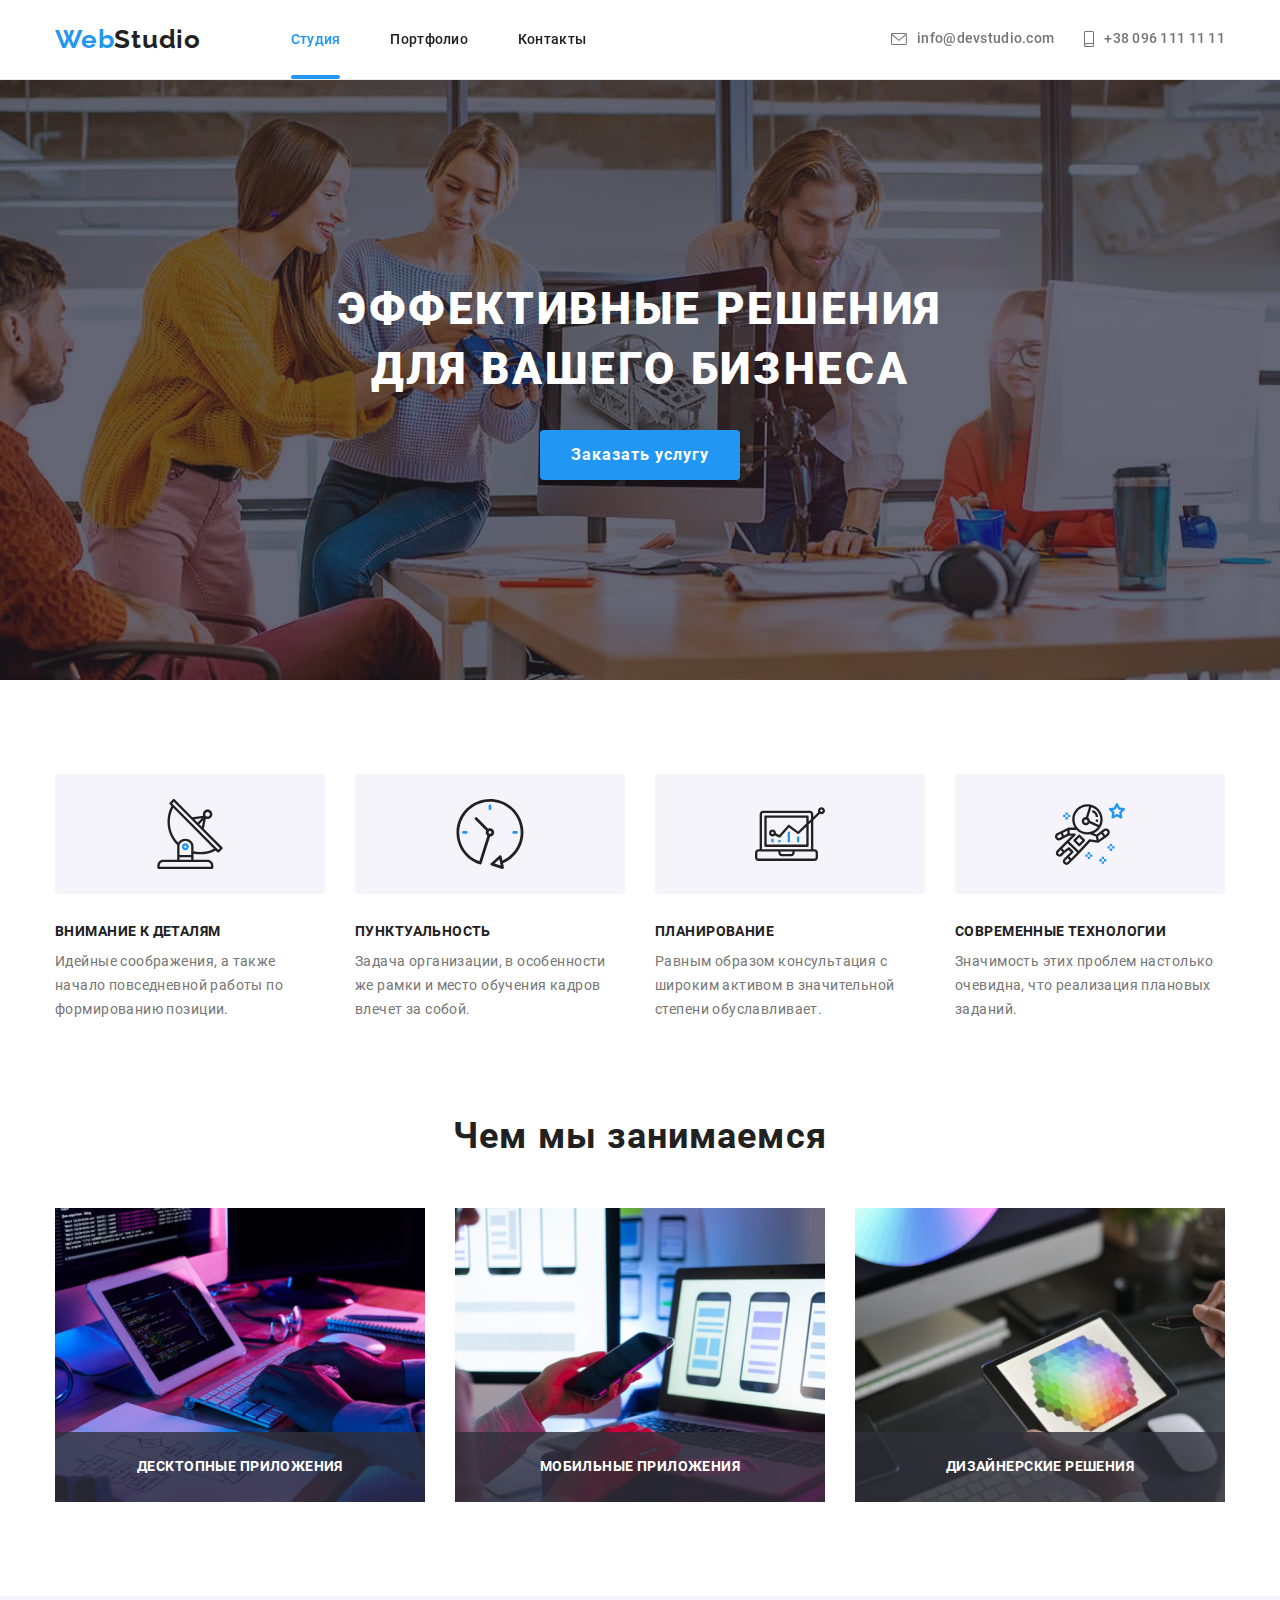
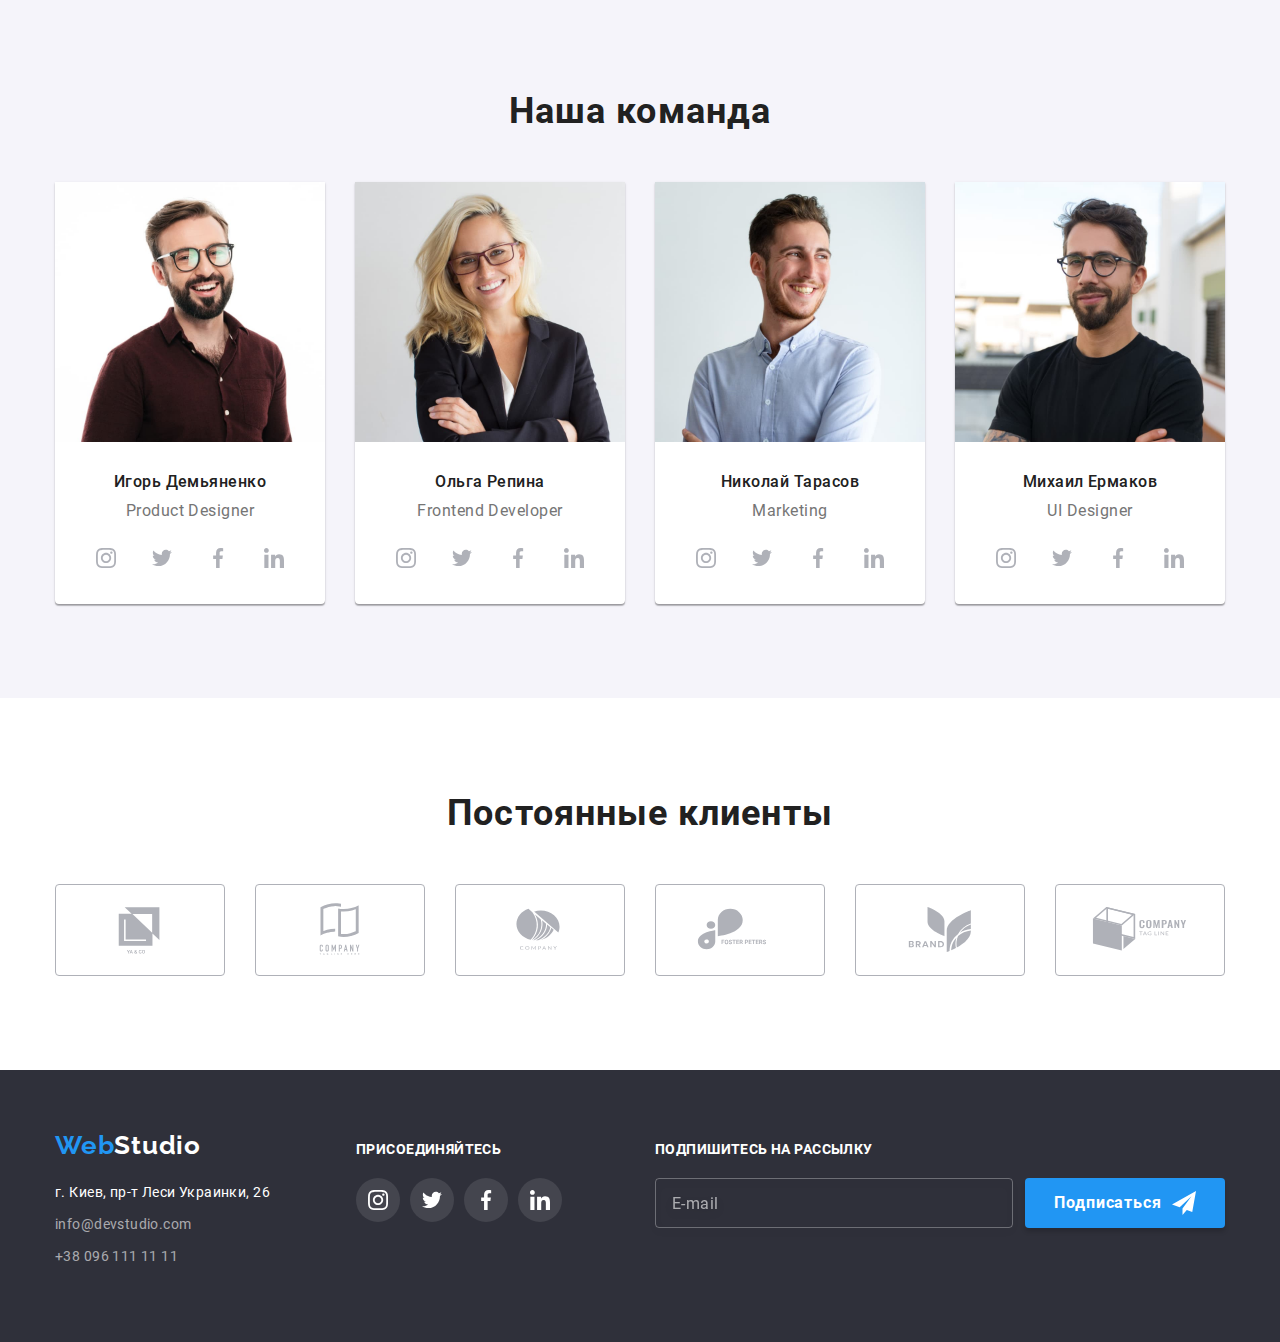
==== commit 878c8c9a: "Adds the images to services section" ====
--- a/index.html
+++ b/index.html
@@ -173,9 +173,13 @@
             <li class="services__item">
               <div class="services__thumb">
                 <img
-                  src="./images/services/first_service.jpg"
+                  srcset="
+                    ./images/services/service-01-desktop-370.jpg     370w,
+                    ./images/services/service-01-desktop-@2x-740.jpg 740w
+                  "
+                  src="./images/services/service-01-desktop-370.jpg"
                   alt="Планшет и клавиатура"
-                  width="370"
+                  sizes="(min-width:1200px) 33vw"
                 />
                 <h3 class="services__name">Десктопные приложения</h3>
               </div>
@@ -183,9 +187,13 @@
             <li class="services__item">
               <div class="services__thumb">
                 <img
-                  src="./images/services/third_service.jpg"
+                  srcset="
+                    ./images/services/service-02-desktop-370.jpg     370w,
+                    ./images/services/service-02-desktop-@2x-740.jpg 740w
+                  "
+                  src="./images/services/service-02-desktop-370.jpg"
                   alt="Цветовая схема на планшете"
-                  width="370"
+                  sizes="(min-width:1200px) 33vw"
                 />
                 <h3 class="services__name">Мобильные приложения</h3>
               </div>
@@ -193,9 +201,13 @@
             <li class="services__item">
               <div class="services__thumb">
                 <img
-                  src="./images/services/second_service.jpg"
+                  srcset="
+                    ./images/services/service-03-desktop-370.jpg     370w,
+                    ./images/services/service-03-desktop-@2x-740.jpg 740w
+                  "
+                  src="./images/services/service-03-desktop-370.jpg"
                   alt="Ноутбук и смартфон"
-                  width="370"
+                  sizes="(min-width:1200px) 33vw"
                 />
                 <h3 class="services__name">Дизайнерские решения</h3>
               </div>
--- a/css/main.min.css
+++ b/css/main.min.css
@@ -1 +1 @@
-/*! modern-normalize v1.1.0 | MIT License | https://github.com/sindresorhus/modern-normalize */*,::before,::after{-webkit-box-sizing:border-box;box-sizing:border-box}html{line-height:1.15;-webkit-text-size-adjust:100%;-moz-tab-size:4;-o-tab-size:4;tab-size:4}body{margin:0;font-family:system-ui,-apple-system,"Segoe UI",Roboto,Helvetica,Arial,sans-serif,"Apple Color Emoji","Segoe UI Emoji"}hr{height:0;color:inherit}abbr[title]{-webkit-text-decoration:underline dotted;text-decoration:underline dotted}b,strong{font-weight:bolder}code,kbd,samp,pre{font-family:ui-monospace,SFMono-Regular,Consolas,"Liberation Mono",Menlo,monospace;font-size:1em}small{font-size:80%}sub,sup{font-size:75%;line-height:0;position:relative;vertical-align:baseline}sub{bottom:-0.25em}sup{top:-0.5em}table{text-indent:0;border-color:inherit}button,input,optgroup,select,textarea{font-family:inherit;font-size:100%;line-height:1.15;margin:0}button,select{text-transform:none}button,[type=button],[type=reset],[type=submit]{-webkit-appearance:button}::-moz-focus-inner{border-style:none;padding:0}:-moz-focusring{outline:1px dotted ButtonText}:-moz-ui-invalid{box-shadow:none}legend{padding:0}progress{vertical-align:baseline}::-webkit-inner-spin-button,::-webkit-outer-spin-button{height:auto}[type=search]{-webkit-appearance:textfield;outline-offset:-2px}::-webkit-search-decoration{-webkit-appearance:none}::-webkit-file-upload-button{-webkit-appearance:button;font:inherit}summary{display:list-item}@font-face{font-family:"Roboto";font-style:normal;font-weight:400;src:url("../fonts/roboto-v30-latin_cyrillic-regular.eot");src:local(""),url("../fonts/roboto-v30-latin_cyrillic-regular.eot?#iefix") format("embedded-opentype"),url("../fonts/roboto-v30-latin_cyrillic-regular.woff2") format("woff2"),url("../fonts/roboto-v30-latin_cyrillic-regular.woff") format("woff"),url("../fonts/roboto-v30-latin_cyrillic-regular.ttf") format("truetype"),url("../fonts/roboto-v30-latin_cyrillic-regular.svg#Roboto") format("svg")}@font-face{font-family:"Roboto";font-style:normal;font-weight:500;src:url("../fonts/roboto-v30-latin_cyrillic-500.eot");src:local(""),url("../fonts/roboto-v30-latin_cyrillic-500.eot?#iefix") format("embedded-opentype"),url("../fonts/roboto-v30-latin_cyrillic-500.woff2") format("woff2"),url("../fonts/roboto-v30-latin_cyrillic-500.woff") format("woff"),url("../fonts/roboto-v30-latin_cyrillic-500.ttf") format("truetype"),url("../fonts/roboto-v30-latin_cyrillic-500.svg#Roboto") format("svg")}@font-face{font-family:"Roboto";font-style:normal;font-weight:700;src:url("../fonts/roboto-v30-latin_cyrillic-700.eot");src:local(""),url("../fonts/roboto-v30-latin_cyrillic-700.eot?#iefix") format("embedded-opentype"),url("../fonts/roboto-v30-latin_cyrillic-700.woff2") format("woff2"),url("../fonts/roboto-v30-latin_cyrillic-700.woff") format("woff"),url("../fonts/roboto-v30-latin_cyrillic-700.ttf") format("truetype"),url("../fonts/roboto-v30-latin_cyrillic-700.svg#Roboto") format("svg")}@font-face{font-family:"Roboto";font-style:normal;font-weight:900;src:url("../fonts/roboto-v30-latin_cyrillic-900.eot");src:local(""),url("../fonts/roboto-v30-latin_cyrillic-900.eot?#iefix") format("embedded-opentype"),url("../fonts/roboto-v30-latin_cyrillic-900.woff2") format("woff2"),url("../fonts/roboto-v30-latin_cyrillic-900.woff") format("woff"),url("../fonts/roboto-v30-latin_cyrillic-900.ttf") format("truetype"),url("../fonts/roboto-v30-latin_cyrillic-900.svg#Roboto") format("svg")}@font-face{font-family:"Raleway";font-style:normal;font-weight:700;src:url("../fonts/raleway-v27-latin-700.eot");src:local(""),url("../fonts/raleway-v27-latin-700.eot?#iefix") format("embedded-opentype"),url("../fonts/raleway-v27-latin-700.woff2") format("woff2"),url("../fonts/raleway-v27-latin-700.woff") format("woff"),url("../fonts/raleway-v27-latin-700.ttf") format("truetype"),url("../fonts/raleway-v27-latin-700.svg#Raleway") format("svg")}:root{--main-text: #757575;--white-text: #ffffff;--secondary-text: #212121;--accent: #2196f3;--grey-accent: #f5f4fa;--grey-social: #afb1b8;--duration: cubic-bezier(0.4, 0, 0.2, 1);--speed: 250ms}.visually-hidden,.values__title--visually-hidden{position:absolute;width:1px;height:1px;margin:-1px;border:0;padding:0;white-space:nowrap;-webkit-clip-path:inset(100%);clip-path:inset(100%);clip:rect(0 0 0 0);overflow:hidden}.services__title,.team__title,.clients__title{margin-bottom:30px;font-size:28px;line-height:1.18;text-align:center;letter-spacing:.03em;color:var(--secondary-text)}.join-social__title,.subscription__title{color:var(--white-text);font-size:14px;line-height:1.14;letter-spacing:.03em;text-transform:uppercase}.join-social__link{display:-webkit-box;display:-ms-flexbox;display:flex;-webkit-box-align:center;-ms-flex-align:center;align-items:center;-webkit-box-pack:center;-ms-flex-pack:center;justify-content:center;width:44px;height:44px;border-radius:50%}html{-webkit-box-sizing:border-box;box-sizing:border-box}img{display:block;max-width:100%;height:auto}*,*::before,*::after{-webkit-box-sizing:inherit;box-sizing:inherit}p,h1,h2,h3,h4,h5,h6{margin:0}ul{margin:0;padding-left:0;list-style:none}.page{background-color:#fff;color:var(--main-text);font-family:Roboto,sans-serif}@media screen and (min-width: 1200px){.page{padding-left:0;padding-right:0}}.page.no-scroll{overflow:hidden}a{text-decoration:none}.container{padding:60px 15px;margin:0 auto;width:100%}@media screen and (min-width: 480px){.container{max-width:480px}}@media screen and (min-width: 768px){.container{max-width:768px}}@media screen and (min-width: 1200px){.container{max-width:1200px}}.filter{display:-webkit-box;display:-ms-flexbox;display:flex;-ms-flex-wrap:wrap;flex-wrap:wrap;gap:15px 8px;margin-bottom:40px}@media screen and (min-width: 768px){.filter{-webkit-box-pack:center;-ms-flex-pack:center;justify-content:center}}.filter__btn{padding:6px 22px 6px 22px;color:var(--secondary-text);background-color:var(--grey-accent);font-family:inherit;cursor:pointer;font-weight:500;font-size:16px;line-height:1.63;text-align:center;letter-spacing:.03em;border-radius:4px;border:none;-webkit-transition:background-color var(--speed) var(--duration),color var(--speed) var(--duration),-webkit-box-shadow var(--speed) var(--duration);transition:background-color var(--speed) var(--duration),color var(--speed) var(--duration),-webkit-box-shadow var(--speed) var(--duration);transition:background-color var(--speed) var(--duration),color var(--speed) var(--duration),box-shadow var(--speed) var(--duration);transition:background-color var(--speed) var(--duration),color var(--speed) var(--duration),box-shadow var(--speed) var(--duration),-webkit-box-shadow var(--speed) var(--duration)}.filter__btn:hover,.filter__btn:focus,.filter__btn--active{color:var(--white-text);background-color:var(--accent);-webkit-box-shadow:0px 3px 1px rgba(0,0,0,.1),0px 1px 2px rgba(0,0,0,.08),0px 2px 2px rgba(0,0,0,.12);box-shadow:0px 3px 1px rgba(0,0,0,.1),0px 1px 2px rgba(0,0,0,.08),0px 2px 2px rgba(0,0,0,.12)}.header__contacts{display:-webkit-box;display:-ms-flexbox;display:flex;-webkit-box-orient:vertical;-webkit-box-direction:normal;-ms-flex-direction:column;flex-direction:column}@media screen and (max-width: 767px){.header__contacts{-webkit-box-orient:vertical;-webkit-box-direction:reverse;-ms-flex-direction:column-reverse;flex-direction:column-reverse;gap:32px}}@media screen and (min-width: 768px){.header__contacts{margin-left:84px;gap:10px}}@media screen and (min-width: 1200px){.header__contacts{margin-left:305px;gap:30px;-webkit-box-orient:horizontal;-webkit-box-direction:normal;-ms-flex-direction:row;flex-direction:row}}.contacts__link{font-weight:500;color:var(--main-text);letter-spacing:.02em;-webkit-transition:color var(--speed) var(--duration);transition:color var(--speed) var(--duration)}.contacts__link:hover,.contacts__link:focus{color:var(--accent)}@media screen and (max-width: 767px){.contacts__link{color:var(--accent);font-size:34px;line-height:1.18}}@media screen and (max-width: 376px){.contacts__link{font-size:26px;line-height:1.18}}@media screen and (max-width: 767px){.contacts__link--mail-grey{font-size:24px;line-height:1.17;letter-spacing:.02em;color:var(--main-text)}}@media screen and (min-width: 768px){.contacts__link{display:-webkit-box;display:-ms-flexbox;display:flex;-webkit-box-align:center;-ms-flex-align:center;align-items:center;font-size:12px;line-height:1.17;letter-spacing:.02em}}@media screen and (min-width: 1200px){.contacts__link{font-size:14px;line-height:1.14;letter-spacing:.02em}}.contacts__icon{fill:currentColor;margin-right:10px}@media screen and (max-width: 767px){.contacts__icon{display:none}}.footer__connect{margin-right:auto}@media screen and (max-width: 1199px){.footer__connect{margin-bottom:60px}}.footer__contacts{margin-top:8px}.footer__contacts .contacts__item--footer+.contacts__item--footer{margin-top:8px}.contacts__link--footer{color:rgba(255,255,255,.6);font-style:normal;font-weight:400;font-size:14px;line-height:1.71;letter-spacing:.03em;-webkit-transition:color var(--speed) var(--duration);transition:color var(--speed) var(--duration)}.contacts__link--footer:hover,.contacts__link--footer:focus{color:var(--accent)}@media screen and (min-width: 768px){.footer__container{padding-left:76px;padding-right:89px;display:-webkit-box;display:-ms-flexbox;display:flex;-webkit-box-pack:center;-ms-flex-pack:center;justify-content:center;-ms-flex-wrap:wrap;flex-wrap:wrap}}@media screen and (min-width: 1200px){.footer__container{-ms-flex-wrap:wrap;flex-wrap:wrap;padding-left:15px;padding-right:15px}}.footer{background-color:#2f303a}@media screen and (max-width: 767px){.footer{text-align:center}}.address{margin-top:20px}.addresss__text{color:var(--white-text);font-style:normal;font-size:14px;line-height:1.71;letter-spacing:.03em}.header{border-bottom:1px solid #ececec}.header__container{position:relative;display:-webkit-box;display:-ms-flexbox;display:flex;-webkit-box-align:center;-ms-flex-align:center;align-items:center;padding-top:10px;padding-bottom:10px;-webkit-box-pack:justify;-ms-flex-pack:justify;justify-content:space-between}@media screen and (min-width: 768px){.header__container{padding-top:20px;padding-bottom:20px}}@media screen and (min-width: 1200px){.header__container{padding-top:24px;padding-bottom:24px}}.logo{display:inline-block;color:var(--accent);font-family:Raleway,sans-serif;font-weight:700;font-size:26px;line-height:1.19;letter-spacing:.03em}@media screen and (max-width: 1199px){.logo{font-size:24px;line-height:1.17}}.logo__text--black{display:inline-block;color:var(--secondary-text);font-family:Raleway,sans-serif;font-weight:700;font-size:26px;line-height:1.19;letter-spacing:.03em}@media screen and (max-width: 1199px){.logo__text--black{font-size:24px;line-height:1.17}}.logo__text--white{display:inline-block;color:var(--white-text);font-family:Raleway,sans-serif;font-weight:700;font-size:26px;line-height:1.19;letter-spacing:.03em}@media screen and (max-width: 1199px){.logo__text--white{font-size:24px;line-height:1.17}}.backdrop{position:fixed;top:0;left:0;width:100%;height:100%;padding-top:93px;padding-right:15px;padding-left:15px;overflow-y:scroll;background-color:rgba(0,0,0,.2);opacity:1;-webkit-transition:opacity var(--speed) var(--duration);transition:opacity var(--speed) var(--duration)}.backdrop.is-hidden{opacity:0;pointer-events:none}.backdrop.is-hidden .modal{-webkit-transform:translate(-50%, -50%) scale(0.9);transform:translate(-50%, -50%) scale(0.9)}.modal{position:relative;width:100%;padding:40px;margin:0 auto;background-color:var(--white-text);-webkit-box-shadow:0px 1px 3px rgba(0,0,0,.12),0px 1px 1px rgba(0,0,0,.14),0px 2px 1px rgba(0,0,0,.2);box-shadow:0px 1px 3px rgba(0,0,0,.12),0px 1px 1px rgba(0,0,0,.14),0px 2px 1px rgba(0,0,0,.2);border-radius:4px;-webkit-transition:-webkit-transform var(--speed) var(--duration);transition:-webkit-transform var(--speed) var(--duration);transition:transform var(--speed) var(--duration);transition:transform var(--speed) var(--duration), -webkit-transform var(--speed) var(--duration)}@media screen and (max-width: 1199px){.modal{max-width:450px}}@media screen and (min-width: 1200px){.modal{max-width:528px}}.close-btn{position:absolute;display:-webkit-box;display:-ms-flexbox;display:flex;-webkit-box-align:center;-ms-flex-align:center;align-items:center;-webkit-box-pack:center;-ms-flex-pack:center;justify-content:center;top:8px;right:8px;width:30px;height:30px;border:1px solid rgba(0,0,0,.1);border-radius:50%;fill:#000;background-color:var(--white-text);cursor:pointer;-webkit-transition:fill var(--speed) var(--duration),-webkit-box-shadow var(--speed) var(--duration);transition:fill var(--speed) var(--duration),-webkit-box-shadow var(--speed) var(--duration);transition:fill var(--speed) var(--duration),box-shadow var(--speed) var(--duration);transition:fill var(--speed) var(--duration),box-shadow var(--speed) var(--duration),-webkit-box-shadow var(--speed) var(--duration)}.close-btn:hover,.close-btn:focus{-webkit-box-shadow:0px 2px 2px rgba(0,0,0,.15);box-shadow:0px 2px 2px rgba(0,0,0,.15);fill:var(--accent)}.modal__btn{width:200px;height:50px;left:700px;top:712px;display:block;-ms-flex-item-align:center;align-self:center;background-color:var(--accent);-webkit-box-shadow:0px 4px 4px rgba(0,0,0,.15);box-shadow:0px 4px 4px rgba(0,0,0,.15);border-radius:4px;border:none;cursor:pointer;font-weight:700;font-size:16px;line-height:1.88;letter-spacing:.06em;color:var(--white-text);-webkit-transition:background-color var(--speed) var(--duration);transition:background-color var(--speed) var(--duration)}.modal__btn:hover,.modal__btn:focus{background-color:#188ce8}.modal__form{display:-webkit-box;display:-ms-flexbox;display:flex;-webkit-box-orient:vertical;-webkit-box-direction:normal;-ms-flex-direction:column;flex-direction:column}.modal__title{margin-bottom:12px;font-size:20px;line-height:1.15;text-align:center;letter-spacing:.03em;color:var(--secondary-text)}.modal__field:not(:last-child){display:-webkit-box;display:-ms-flexbox;display:flex;-webkit-box-orient:vertical;-webkit-box-direction:normal;-ms-flex-direction:column;flex-direction:column;margin-bottom:10px}.modal__label{font-size:12px;line-height:1.17;letter-spacing:.01em;color:var(--main-text)}.modal__input{padding-left:35px;padding-right:15px;display:block;height:40px;width:100%;border:1px solid rgba(33,33,33,.2);border-radius:4px;color:var(--secondary-text);outline:none;-webkit-transition:border-color var(--speed) var(--duration);transition:border-color var(--speed) var(--duration)}.modal__input:focus{border:1px solid var(--accent)}.modal__input:focus+.modal__icon{fill:var(--accent)}.modal__input.textarea{height:120px;padding:12px;resize:none}.modal__block{position:relative;margin-top:4px}.modal__icon{position:absolute;left:12px;top:50%;-webkit-transform:translateY(-50%);transform:translateY(-50%);-webkit-transition:fill var(--speed) var(--duration);transition:fill var(--speed) var(--duration)}.modal__field .textarea::-webkit-input-placeholder{font-size:14px;line-height:1.14;letter-spacing:.01em;color:rgba(117,117,117,.5)}.modal__field .textarea::-moz-placeholder{font-size:14px;line-height:1.14;letter-spacing:.01em;color:rgba(117,117,117,.5)}.modal__field .textarea:-ms-input-placeholder{font-size:14px;line-height:1.14;letter-spacing:.01em;color:rgba(117,117,117,.5)}.modal__field .textarea::-ms-input-placeholder{font-size:14px;line-height:1.14;letter-spacing:.01em;color:rgba(117,117,117,.5)}.modal__field .textarea::placeholder{font-size:14px;line-height:1.14;letter-spacing:.01em;color:rgba(117,117,117,.5)}.modal__agree{display:-webkit-box;display:-ms-flexbox;display:flex;-webkit-box-align:center;-ms-flex-align:center;align-items:center;margin-top:20px;margin-bottom:30px;font-size:12px;line-height:1.17;letter-spacing:.03em}@media screen and (min-width: 1200px){.modal__agree{margin-left:12px;font-size:14px;line-height:1.71}}.modal__agree-label{position:relative;-ms-flex-wrap:wrap;flex-wrap:wrap;display:-webkit-box;display:-ms-flexbox;display:flex;-webkit-box-align:center;-ms-flex-align:center;align-items:center}.modal__agree-link .link{color:var(--accent);text-decoration:underline;-webkit-transition:-webkit-text-decoration var(--speed) var(--duration);transition:-webkit-text-decoration var(--speed) var(--duration);transition:text-decoration var(--speed) var(--duration);transition:text-decoration var(--speed) var(--duration), -webkit-text-decoration var(--speed) var(--duration)}.modal__agree-link .link:hover{-webkit-text-decoration-color:rgba(0,0,0,0);text-decoration-color:rgba(0,0,0,0)}.modal__icon-frame{margin-right:8px;opacity:1;-webkit-transition:fill var(--speed) var(--duration),opacity var(--speed) var(--duration),-webkit-box-shadow var(--speed) var(--duration);transition:fill var(--speed) var(--duration),opacity var(--speed) var(--duration),-webkit-box-shadow var(--speed) var(--duration);transition:fill var(--speed) var(--duration),box-shadow var(--speed) var(--duration),opacity var(--speed) var(--duration);transition:fill var(--speed) var(--duration),box-shadow var(--speed) var(--duration),opacity var(--speed) var(--duration),-webkit-box-shadow var(--speed) var(--duration)}.modal__checkbox:hover+.modal__icon-frame{-webkit-box-shadow:0px 3px 3px rgba(0,0,0,.15);box-shadow:0px 3px 3px rgba(0,0,0,.15)}.modal__checkbox:focus+.modal__icon-frame{-webkit-box-shadow:0px 2px 2px rgba(0,0,0,.15);box-shadow:0px 2px 2px rgba(0,0,0,.15);fill:var(--accent)}.modal__checkbox:checked+.modal__icon-frame{opacity:0}.modal__icon-checked{position:absolute;top:0;left:0;margin-right:8px;opacity:0;-webkit-transition:opacity var(--speed) var(--duration);transition:opacity var(--speed) var(--duration)}.modal__checkbox:checked~.modal__icon-checked{opacity:1}.menu{display:-webkit-box;display:-ms-flexbox;display:flex;-webkit-box-align:center;-ms-flex-align:center;align-items:center;-webkit-box-pack:justify;-ms-flex-pack:justify;justify-content:space-between;z-index:2}@media screen and (max-width: 767px){.menu{position:fixed;display:none;top:0;left:0;width:100%;height:100%;padding:48px 40px;background-color:var(--white-text)}.menu.is-open{display:-webkit-box;display:-ms-flexbox;display:flex;-webkit-box-orient:vertical;-webkit-box-direction:normal;-ms-flex-direction:column;flex-direction:column;-webkit-box-align:start;-ms-flex-align:start;align-items:flex-start;-webkit-box-pack:start;-ms-flex-pack:start;justify-content:flex-start}}.menu__btn{z-index:3;top:10px;right:15px;display:-webkit-inline-box;display:-ms-inline-flexbox;display:inline-flex;margin:0;padding:0;border:0;color:var(--secondary-text);background-color:rgba(0,0,0,0);-webkit-transition:color var(--speed) var(--duration);transition:color var(--speed) var(--duration)}.menu__btn:hover,.menu__btn:focus{color:var(--accent);-webkit-transition:color var(--speed) var(--duration);transition:color var(--speed) var(--duration)}@media screen and (min-width: 768px){.menu__btn{display:none}}.menu__icon{fill:currentColor}.menu__btn .menu__cross{display:none}.menu__btn.is-open{color:var(--secondary-text);-webkit-transition:color var(--speed) var(--duration);transition:color var(--speed) var(--duration)}.menu__btn.is-open:hover,.menu__btn.is-open:focus{color:var(--accent);-webkit-transition:color var(--speed) var(--duration);transition:color var(--speed) var(--duration)}.menu__btn.is-open .menu__cross{display:block}.menu__btn.is-open .menu__lines{display:none}@media screen and (max-width: 767px){.header__navigation{-webkit-box-flex:1;-ms-flex-positive:1;flex-grow:1}}.navigation__list{display:-webkit-box;display:-ms-flexbox;display:flex;gap:50px}@media screen and (max-width: 767px){.navigation__list{-webkit-box-orient:vertical;-webkit-box-direction:normal;-ms-flex-direction:column;flex-direction:column;gap:32px}}.navigation__link{font-weight:500;font-size:14px;line-height:1.14;letter-spacing:.02em;color:var(--secondary-text);position:relative;-webkit-transition:color var(--speed) var(--duration);transition:color var(--speed) var(--duration)}.navigation__link:hover,.navigation__link:focus{color:var(--accent)}@media screen and (min-width: 768px){.navigation__link{padding-top:32px;padding-bottom:32px}}.navigation__link--current{color:var(--accent)}@media screen and (min-width: 768px){.navigation__link--current::after{content:"";position:absolute;left:0;bottom:0;width:100%;border-radius:2px;height:4px;background:var(--accent)}}@media screen and (max-width: 767px){.navigation__link{font-size:40px;line-height:1.18}}.profiles{display:-webkit-box;display:-ms-flexbox;display:flex;margin-top:64px;-ms-flex-wrap:wrap;flex-wrap:wrap}@media screen and (min-width: 768px){.profiles{display:none}}.profiles__item:not(:first-child){padding-left:10px}.profiles__item:not(:last-child){border-right:1px solid rgba(33,33,33,.2);padding-right:10px}.profiles__link{font-weight:500;font-size:18px;line-height:1.22;letter-spacing:.02em;color:var(--accent)}@media screen and (max-width: 1199px){.join-social{text-align:center}}.join-social__list{margin-top:20px;margin-bottom:60px;display:-webkit-box;display:-ms-flexbox;display:flex;-webkit-box-pack:center;-ms-flex-pack:center;justify-content:center}.join-social__item{margin-right:10px}.join-social__item:last-child{margin-right:0}.join-social__link{color:var(--white-text);background-color:rgba(255,255,255,.1);-webkit-transition:background-color var(--speed) var(--duration);transition:background-color var(--speed) var(--duration)}.join-social__link:hover,.join-social__link:focus{background-color:var(--accent);color:var(--white-text)}.join-social__icon{fill:currentColor}.member-social{display:-webkit-box;display:-ms-flexbox;display:flex;-webkit-box-pack:center;-ms-flex-pack:center;justify-content:center;gap:36px}.member-social__link{color:var(--grey-social);-webkit-transition:background-color var(--speed) var(--duration),color var(--speed) var(--duration);transition:background-color var(--speed) var(--duration),color var(--speed) var(--duration)}.member-social__link:hover,.member-social__link:focus{color:var(--accent)}.member-social__icon{display:-webkit-box;display:-ms-flexbox;display:flex;fill:currentColor}@media screen and (max-width: 1199px){.footer__subscription{text-align:center}}@media screen and (min-width: 1200px){.footer__subscription{margin-left:93px}}.subscription__input{margin-top:20px;display:-webkit-box;display:-ms-flexbox;display:flex;-webkit-box-align:center;-ms-flex-align:center;align-items:center;-webkit-box-orient:vertical;-webkit-box-direction:normal;-ms-flex-direction:column;flex-direction:column}@media screen and (min-width: 1200px){.subscription__input{-webkit-box-orient:horizontal;-webkit-box-direction:normal;-ms-flex-direction:row;flex-direction:row}}.subscription__field{padding-left:16px;padding-right:16px;margin-bottom:20px;height:50px;border:1px solid rgba(255,255,255,.3);-webkit-filter:drop-shadow(0px 4px 4px rgba(0, 0, 0, 0.15));filter:drop-shadow(0px 4px 4px rgba(0, 0, 0, 0.15));color:var(--white-text);border-radius:4px;background-color:rgba(0,0,0,0);outline:none;-webkit-transition:border-color var(--speed) var(--duration);transition:border-color var(--speed) var(--duration)}.subscription__field:focus{border-color:var(--accent)}@media screen and (max-width: 477px){.subscription__field{width:100%}}@media screen and (min-width: 478px){.subscription__field{width:450px}}@media screen and (min-width: 1200px){.subscription__field{width:358px;margin-bottom:0;margin-right:12px}}.subscription__btn{display:-webkit-box;display:-ms-flexbox;display:flex;-webkit-box-align:center;-ms-flex-align:center;align-items:center;-webkit-box-pack:center;-ms-flex-pack:center;justify-content:center;width:200px;height:50px;background:var(--accent);-webkit-box-shadow:0px 4px 4px rgba(0,0,0,.15);box-shadow:0px 4px 4px rgba(0,0,0,.15);border-radius:4px;border:none;font-weight:700;font-size:16px;line-height:1.88px;text-align:center;letter-spacing:.06em;color:var(--white-text);cursor:pointer;-webkit-transition:background-color var(--speed) var(--duration),-webkit-box-shadow var(--speed) var(--duration);transition:background-color var(--speed) var(--duration),-webkit-box-shadow var(--speed) var(--duration);transition:background-color var(--speed) var(--duration),box-shadow var(--speed) var(--duration);transition:background-color var(--speed) var(--duration),box-shadow var(--speed) var(--duration),-webkit-box-shadow var(--speed) var(--duration)}.subscription__btn:hover,.subscription__btn:focus{background-color:#188ce8}.subscription__icon{fill:var(--white-text);margin-left:10px}.hero__title{margin-bottom:30px;font-weight:900;font-size:26px;line-height:1.62;letter-spacing:.06em;text-transform:uppercase;color:var(--white-text)}.hero{padding-top:118px;padding-bottom:118px;text-align:center;background-image:-webkit-gradient(linear, left top, right top, from(rgba(47, 48, 58, 0.4)), to(rgba(47, 48, 58, 0.4))),url(../images/background/hero-bcg.jpg);background-image:linear-gradient(to right, rgba(47, 48, 58, 0.4), rgba(47, 48, 58, 0.4)),url(../images/background/hero-bcg.jpg)}.hero__container{padding-right:60px;padding-left:60px}.hero__btn{padding:10px 10px 10px 10px;min-width:200px;background-color:var(--accent);color:var(--white-text);cursor:pointer;font-family:inherit;font-weight:700;font-size:16px;line-height:1.88;letter-spacing:.06em;-webkit-box-shadow:0px 4px 4px rgba(0,0,0,.15);box-shadow:0px 4px 4px rgba(0,0,0,.15);border-radius:4px;border:none;-webkit-transition:background-color var(--speed) var(--duration),-webkit-box-shadow var(--speed) var(--duration);transition:background-color var(--speed) var(--duration),-webkit-box-shadow var(--speed) var(--duration);transition:background-color var(--speed) var(--duration),box-shadow var(--speed) var(--duration);transition:background-color var(--speed) var(--duration),box-shadow var(--speed) var(--duration),-webkit-box-shadow var(--speed) var(--duration)}.hero__btn:hover,.hero__btn:focus{background-color:#188ce8}.values__list{display:-webkit-box;display:-ms-flexbox;display:flex;-ms-flex-wrap:wrap;flex-wrap:wrap;gap:30px}@media screen and (max-width: 479px){.values__list{-webkit-box-orient:vertical;-webkit-box-direction:normal;-ms-flex-direction:column;flex-direction:column}}@media screen and (min-width: 768px){.values__item{width:calc((100% - 30px)/2)}}@media screen and (min-width: 1200px){.values__item{width:calc((100% - 90px)/4)}}.values__block{display:-webkit-box;display:-ms-flexbox;display:flex;-webkit-box-pack:center;-ms-flex-pack:center;justify-content:center;margin-bottom:30px;padding-top:25px;padding-bottom:25px;background:var(--grey-accent);border-radius:4px}.values__headline{margin-bottom:10px;text-align:center;color:var(--secondary-text);font-size:14px;line-height:1.14;letter-spacing:.03em;text-transform:uppercase}.values__description{color:var(--main-text);font-size:14px;line-height:1.71;letter-spacing:.03em}.services{padding-top:0}@media screen and (max-width: 1199px){.services{display:none}}.services__list{display:-webkit-box;display:-ms-flexbox;display:flex}.services__item{width:calc((100% - 60px)/3)}.services__item:not(:last-child){margin-right:30px}.services__thumb{position:relative}.services__name{position:absolute;bottom:0;padding-top:27px;padding-bottom:27px;width:100%;font-size:14px;line-height:1.14;text-align:center;letter-spacing:.03em;text-transform:uppercase;color:var(--white-text);background-color:rgba(47,48,58,.8)}.team{background-color:var(--grey-accent)}.members{display:-webkit-box;display:-ms-flexbox;display:flex;-ms-flex-wrap:wrap;flex-wrap:wrap;gap:30px}@media screen and (max-width: 480px){.members{-webkit-box-orient:vertical;-webkit-box-direction:normal;-ms-flex-direction:column;flex-direction:column}}.members__item{background-color:var(--white-text);-webkit-box-shadow:0px 1px 3px rgba(0,0,0,.12),0px 1px 1px rgba(0,0,0,.14),0px 2px 1px rgba(0,0,0,.2);box-shadow:0px 1px 3px rgba(0,0,0,.12),0px 1px 1px rgba(0,0,0,.14),0px 2px 1px rgba(0,0,0,.2);border-radius:0px 0px 4px 4px}@media screen and (min-width: 768px){.members__item{width:calc((100% - 30px)/2)}}@media screen and (min-width: 1200px){.members__item{width:calc((100% - 90px)/4)}}.members__info{padding-top:30px;padding-bottom:36px}.members__name{margin-bottom:10px;color:var(--secondary-text);font-weight:500;font-size:16px;line-height:1.19;text-align:center;letter-spacing:.03em}.members__position{margin-bottom:28px;color:var(--main-text);font-size:16px;line-height:1.19;text-align:center;letter-spacing:.03em}.clients__list{display:-webkit-box;display:-ms-flexbox;display:flex;-ms-flex-wrap:wrap;flex-wrap:wrap;gap:30px}.clients__item{height:92px;width:calc((100% - 30px)/2)}@media screen and (min-width: 768px){.clients__item{width:calc((100% - 60px)/3)}}@media screen and (min-width: 1200px){.clients__item{width:calc((100% - 150px)/6)}}.client__link{display:-webkit-box;display:-ms-flexbox;display:flex;-webkit-box-align:center;-ms-flex-align:center;align-items:center;-webkit-box-pack:center;-ms-flex-pack:center;justify-content:center;border:1px solid #afb1b8;border-radius:4px;width:100%;height:100%;-webkit-transition:border var(--speed) var(--duration);transition:border var(--speed) var(--duration)}.client__link:hover,.client__link:focus{border:1px solid var(--accent)}.clients__logo{fill:#afb1b8;-webkit-transition:fill var(--speed) var(--duration);transition:fill var(--speed) var(--duration)}.client__link:hover .clients__logo,.client__link:focus .clients__logo{fill:var(--accent)}.projects{display:-webkit-box;display:-ms-flexbox;display:flex;-webkit-box-orient:vertical;-webkit-box-direction:normal;-ms-flex-direction:column;flex-direction:column;gap:30px}@media screen and (min-width: 768px){.projects{-ms-flex-wrap:wrap;flex-wrap:wrap;-webkit-box-orient:horizontal;-webkit-box-direction:normal;-ms-flex-direction:row;flex-direction:row}}.projects__item{width:100%}@media screen and (min-width: 768px){.projects__item{width:calc((100% - 30px)/2)}}@media screen and (min-width: 1200px){.projects__item{width:calc((100% - 60px)/3)}}.projects__thumb{position:relative;overflow:hidden}.projects__overlay{position:absolute;top:1px;display:-webkit-box;display:-ms-flexbox;display:flex;-webkit-box-align:center;-ms-flex-align:center;align-items:center;padding-left:24px;padding-right:24px;height:100%;font-size:18px;line-height:1.56;letter-spacing:.03em;color:var(--white-text);background-color:rgba(33,150,243,.9);-webkit-transform:translateY(100%);transform:translateY(100%);-webkit-transition:-webkit-transform var(--speed) var(--duration);transition:-webkit-transform var(--speed) var(--duration);transition:transform var(--speed) var(--duration);transition:transform var(--speed) var(--duration), -webkit-transform var(--speed) var(--duration)}.projects__item .projects__link:hover .projects__overlay,.projects__item .projects__link:focus .projects__overlay{-webkit-transform:translateY(0);transform:translateY(0)}.projects__item .projects__info{-webkit-box-flex:1;-ms-flex-positive:1;flex-grow:1;padding:20px 24px;border-right:1px solid #eee;border-left:1px solid #eee;border-bottom:1px solid #eee}.projects__name{padding-bottom:4px;color:var(--secondary-text);font-size:18px;line-height:2;letter-spacing:.06em}.projects__service{color:var(--main-text);font-size:16px;line-height:1.88;letter-spacing:.03em}.projects__link{display:-webkit-box;display:-ms-flexbox;display:flex;-webkit-box-orient:vertical;-webkit-box-direction:normal;-ms-flex-direction:column;flex-direction:column;height:100%;-webkit-transition:-webkit-box-shadow var(--speed) var(--duration);transition:-webkit-box-shadow var(--speed) var(--duration);transition:box-shadow var(--speed) var(--duration);transition:box-shadow var(--speed) var(--duration), -webkit-box-shadow var(--speed) var(--duration)}.projects__link:hover,.projects__link:focus{-webkit-box-shadow:0px 1px 1px rgba(0,0,0,.12),0px 4px 4px rgba(0,0,0,.06),1px 4px 6px rgba(0,0,0,.16);box-shadow:0px 1px 1px rgba(0,0,0,.12),0px 4px 4px rgba(0,0,0,.06),1px 4px 6px rgba(0,0,0,.16)}/*# sourceMappingURL=main.min.css.map */+/*! modern-normalize v1.1.0 | MIT License | https://github.com/sindresorhus/modern-normalize */*,::before,::after{-webkit-box-sizing:border-box;box-sizing:border-box}html{line-height:1.15;-webkit-text-size-adjust:100%;-moz-tab-size:4;-o-tab-size:4;tab-size:4}body{margin:0;font-family:system-ui,-apple-system,"Segoe UI",Roboto,Helvetica,Arial,sans-serif,"Apple Color Emoji","Segoe UI Emoji"}hr{height:0;color:inherit}abbr[title]{-webkit-text-decoration:underline dotted;text-decoration:underline dotted}b,strong{font-weight:bolder}code,kbd,samp,pre{font-family:ui-monospace,SFMono-Regular,Consolas,"Liberation Mono",Menlo,monospace;font-size:1em}small{font-size:80%}sub,sup{font-size:75%;line-height:0;position:relative;vertical-align:baseline}sub{bottom:-0.25em}sup{top:-0.5em}table{text-indent:0;border-color:inherit}button,input,optgroup,select,textarea{font-family:inherit;font-size:100%;line-height:1.15;margin:0}button,select{text-transform:none}button,[type=button],[type=reset],[type=submit]{-webkit-appearance:button}::-moz-focus-inner{border-style:none;padding:0}:-moz-focusring{outline:1px dotted ButtonText}:-moz-ui-invalid{box-shadow:none}legend{padding:0}progress{vertical-align:baseline}::-webkit-inner-spin-button,::-webkit-outer-spin-button{height:auto}[type=search]{-webkit-appearance:textfield;outline-offset:-2px}::-webkit-search-decoration{-webkit-appearance:none}::-webkit-file-upload-button{-webkit-appearance:button;font:inherit}summary{display:list-item}@font-face{font-family:"Roboto";font-style:normal;font-weight:400;src:url("../fonts/roboto-v30-latin_cyrillic-regular.eot");src:local(""),url("../fonts/roboto-v30-latin_cyrillic-regular.eot?#iefix") format("embedded-opentype"),url("../fonts/roboto-v30-latin_cyrillic-regular.woff2") format("woff2"),url("../fonts/roboto-v30-latin_cyrillic-regular.woff") format("woff"),url("../fonts/roboto-v30-latin_cyrillic-regular.ttf") format("truetype"),url("../fonts/roboto-v30-latin_cyrillic-regular.svg#Roboto") format("svg")}@font-face{font-family:"Roboto";font-style:normal;font-weight:500;src:url("../fonts/roboto-v30-latin_cyrillic-500.eot");src:local(""),url("../fonts/roboto-v30-latin_cyrillic-500.eot?#iefix") format("embedded-opentype"),url("../fonts/roboto-v30-latin_cyrillic-500.woff2") format("woff2"),url("../fonts/roboto-v30-latin_cyrillic-500.woff") format("woff"),url("../fonts/roboto-v30-latin_cyrillic-500.ttf") format("truetype"),url("../fonts/roboto-v30-latin_cyrillic-500.svg#Roboto") format("svg")}@font-face{font-family:"Roboto";font-style:normal;font-weight:700;src:url("../fonts/roboto-v30-latin_cyrillic-700.eot");src:local(""),url("../fonts/roboto-v30-latin_cyrillic-700.eot?#iefix") format("embedded-opentype"),url("../fonts/roboto-v30-latin_cyrillic-700.woff2") format("woff2"),url("../fonts/roboto-v30-latin_cyrillic-700.woff") format("woff"),url("../fonts/roboto-v30-latin_cyrillic-700.ttf") format("truetype"),url("../fonts/roboto-v30-latin_cyrillic-700.svg#Roboto") format("svg")}@font-face{font-family:"Roboto";font-style:normal;font-weight:900;src:url("../fonts/roboto-v30-latin_cyrillic-900.eot");src:local(""),url("../fonts/roboto-v30-latin_cyrillic-900.eot?#iefix") format("embedded-opentype"),url("../fonts/roboto-v30-latin_cyrillic-900.woff2") format("woff2"),url("../fonts/roboto-v30-latin_cyrillic-900.woff") format("woff"),url("../fonts/roboto-v30-latin_cyrillic-900.ttf") format("truetype"),url("../fonts/roboto-v30-latin_cyrillic-900.svg#Roboto") format("svg")}@font-face{font-family:"Raleway";font-style:normal;font-weight:700;src:url("../fonts/raleway-v27-latin-700.eot");src:local(""),url("../fonts/raleway-v27-latin-700.eot?#iefix") format("embedded-opentype"),url("../fonts/raleway-v27-latin-700.woff2") format("woff2"),url("../fonts/raleway-v27-latin-700.woff") format("woff"),url("../fonts/raleway-v27-latin-700.ttf") format("truetype"),url("../fonts/raleway-v27-latin-700.svg#Raleway") format("svg")}:root{--main-text: #757575;--white-text: #ffffff;--secondary-text: #212121;--accent: #2196f3;--grey-accent: #f5f4fa;--grey-social: #afb1b8;--duration: cubic-bezier(0.4, 0, 0.2, 1);--speed: 250ms}.visually-hidden,.values__title--visually-hidden{position:absolute;width:1px;height:1px;margin:-1px;border:0;padding:0;white-space:nowrap;-webkit-clip-path:inset(100%);clip-path:inset(100%);clip:rect(0 0 0 0);overflow:hidden}.services__title,.team__title,.clients__title{margin-bottom:30px;font-size:28px;line-height:1.18;text-align:center;letter-spacing:.03em;color:var(--secondary-text)}@media screen and (min-width: 1200px){.services__title,.team__title,.clients__title{font-size:36px;line-height:1.17;margin-bottom:50px}}.join-social__title,.subscription__title{color:var(--white-text);font-size:14px;line-height:1.14;letter-spacing:.03em;text-transform:uppercase}.join-social__link{display:-webkit-box;display:-ms-flexbox;display:flex;-webkit-box-align:center;-ms-flex-align:center;align-items:center;-webkit-box-pack:center;-ms-flex-pack:center;justify-content:center;width:44px;height:44px;border-radius:50%}html{-webkit-box-sizing:border-box;box-sizing:border-box}img{display:block;max-width:100%;height:auto}*,*::before,*::after{-webkit-box-sizing:inherit;box-sizing:inherit}p,h1,h2,h3,h4,h5,h6{margin:0}ul{margin:0;padding-left:0;list-style:none}.page{background-color:#fff;color:var(--main-text);font-family:Roboto,sans-serif}@media screen and (min-width: 1200px){.page{padding-left:0;padding-right:0}}.page.no-scroll{overflow:hidden}a{text-decoration:none}.container{padding:60px 15px;margin:0 auto;width:100%}@media screen and (min-width: 480px){.container{max-width:480px}}@media screen and (min-width: 768px){.container{max-width:768px}}@media screen and (min-width: 1200px){.container{max-width:1200px;padding:94px 15px}}.filter{display:-webkit-box;display:-ms-flexbox;display:flex;-ms-flex-wrap:wrap;flex-wrap:wrap;gap:15px 8px;margin-bottom:40px}@media screen and (min-width: 768px){.filter{-webkit-box-pack:center;-ms-flex-pack:center;justify-content:center}}.filter__btn{padding:6px 22px 6px 22px;color:var(--secondary-text);background-color:var(--grey-accent);font-family:inherit;cursor:pointer;font-weight:500;font-size:16px;line-height:1.63;text-align:center;letter-spacing:.03em;border-radius:4px;border:none;-webkit-transition:background-color var(--speed) var(--duration),color var(--speed) var(--duration),-webkit-box-shadow var(--speed) var(--duration);transition:background-color var(--speed) var(--duration),color var(--speed) var(--duration),-webkit-box-shadow var(--speed) var(--duration);transition:background-color var(--speed) var(--duration),color var(--speed) var(--duration),box-shadow var(--speed) var(--duration);transition:background-color var(--speed) var(--duration),color var(--speed) var(--duration),box-shadow var(--speed) var(--duration),-webkit-box-shadow var(--speed) var(--duration)}.filter__btn:hover,.filter__btn:focus,.filter__btn--active{color:var(--white-text);background-color:var(--accent);-webkit-box-shadow:0px 3px 1px rgba(0,0,0,.1),0px 1px 2px rgba(0,0,0,.08),0px 2px 2px rgba(0,0,0,.12);box-shadow:0px 3px 1px rgba(0,0,0,.1),0px 1px 2px rgba(0,0,0,.08),0px 2px 2px rgba(0,0,0,.12)}.header__contacts{display:-webkit-box;display:-ms-flexbox;display:flex;-webkit-box-orient:vertical;-webkit-box-direction:normal;-ms-flex-direction:column;flex-direction:column}@media screen and (max-width: 767px){.header__contacts{-webkit-box-orient:vertical;-webkit-box-direction:reverse;-ms-flex-direction:column-reverse;flex-direction:column-reverse;gap:32px}}@media screen and (min-width: 768px){.header__contacts{margin-left:84px;gap:10px}}@media screen and (min-width: 1200px){.header__contacts{margin-left:305px;gap:30px;-webkit-box-orient:horizontal;-webkit-box-direction:normal;-ms-flex-direction:row;flex-direction:row}}.contacts__link{font-weight:500;color:var(--main-text);letter-spacing:.02em;-webkit-transition:color var(--speed) var(--duration);transition:color var(--speed) var(--duration)}.contacts__link:hover,.contacts__link:focus{color:var(--accent)}@media screen and (max-width: 767px){.contacts__link{color:var(--accent);font-size:34px;line-height:1.18}}@media screen and (max-width: 376px){.contacts__link{font-size:26px;line-height:1.18}}@media screen and (max-width: 767px){.contacts__link--mail-grey{font-size:24px;line-height:1.17;letter-spacing:.02em;color:var(--main-text)}}@media screen and (min-width: 768px){.contacts__link{display:-webkit-box;display:-ms-flexbox;display:flex;-webkit-box-align:center;-ms-flex-align:center;align-items:center;font-size:12px;line-height:1.17;letter-spacing:.02em}}@media screen and (min-width: 1200px){.contacts__link{font-size:14px;line-height:1.14;letter-spacing:.02em}}.contacts__icon{fill:currentColor;margin-right:10px}@media screen and (max-width: 767px){.contacts__icon{display:none}}.footer__connect{margin-right:auto}@media screen and (max-width: 1199px){.footer__connect{margin-bottom:60px}}.footer__contacts{margin-top:8px}.footer__contacts .contacts__item--footer+.contacts__item--footer{margin-top:8px}.contacts__link--footer{color:rgba(255,255,255,.6);font-style:normal;font-weight:400;font-size:14px;line-height:1.71;letter-spacing:.03em;-webkit-transition:color var(--speed) var(--duration);transition:color var(--speed) var(--duration)}.contacts__link--footer:hover,.contacts__link--footer:focus{color:var(--accent)}@media screen and (min-width: 768px){.footer__container{padding-left:76px;padding-right:89px;display:-webkit-box;display:-ms-flexbox;display:flex;-webkit-box-pack:center;-ms-flex-pack:center;justify-content:center;-ms-flex-wrap:wrap;flex-wrap:wrap}}@media screen and (min-width: 1200px){.footer__container{-ms-flex-wrap:wrap;flex-wrap:wrap;padding:60px 15px;-webkit-box-align:baseline;-ms-flex-align:baseline;align-items:baseline}}.footer{background-color:#2f303a}@media screen and (max-width: 767px){.footer{text-align:center}}.address{margin-top:20px}.addresss__text{color:var(--white-text);font-style:normal;font-size:14px;line-height:1.71;letter-spacing:.03em}.header{border-bottom:1px solid #ececec}.header__container{position:relative;display:-webkit-box;display:-ms-flexbox;display:flex;-webkit-box-align:center;-ms-flex-align:center;align-items:center;padding-top:10px;padding-bottom:10px;-webkit-box-pack:justify;-ms-flex-pack:justify;justify-content:space-between}@media screen and (min-width: 768px){.header__container{padding-top:20px;padding-bottom:20px}}@media screen and (min-width: 1200px){.header__container{padding-top:24px;padding-bottom:24px}}.logo{display:inline-block;color:var(--accent);font-family:Raleway,sans-serif;font-weight:700;font-size:26px;line-height:1.19;letter-spacing:.03em}@media screen and (max-width: 1199px){.logo{font-size:24px;line-height:1.17}}.logo__text--black{display:inline-block;color:var(--secondary-text);font-family:Raleway,sans-serif;font-weight:700;font-size:26px;line-height:1.19;letter-spacing:.03em}@media screen and (max-width: 1199px){.logo__text--black{font-size:24px;line-height:1.17}}.logo__text--white{display:inline-block;color:var(--white-text);font-family:Raleway,sans-serif;font-weight:700;font-size:26px;line-height:1.19;letter-spacing:.03em}@media screen and (max-width: 1199px){.logo__text--white{font-size:24px;line-height:1.17}}.backdrop{position:fixed;top:0;left:0;width:100%;height:100%;padding-top:93px;padding-right:15px;padding-left:15px;overflow-y:scroll;background-color:rgba(0,0,0,.2);opacity:1;-webkit-transition:opacity var(--speed) var(--duration);transition:opacity var(--speed) var(--duration)}.backdrop.is-hidden{opacity:0;pointer-events:none}.backdrop.is-hidden .modal{-webkit-transform:translate(-50%, -50%) scale(0.9);transform:translate(-50%, -50%) scale(0.9)}.modal{position:relative;width:100%;padding:40px;margin:0 auto;background-color:var(--white-text);-webkit-box-shadow:0px 1px 3px rgba(0,0,0,.12),0px 1px 1px rgba(0,0,0,.14),0px 2px 1px rgba(0,0,0,.2);box-shadow:0px 1px 3px rgba(0,0,0,.12),0px 1px 1px rgba(0,0,0,.14),0px 2px 1px rgba(0,0,0,.2);border-radius:4px;-webkit-transition:-webkit-transform var(--speed) var(--duration);transition:-webkit-transform var(--speed) var(--duration);transition:transform var(--speed) var(--duration);transition:transform var(--speed) var(--duration), -webkit-transform var(--speed) var(--duration)}@media screen and (max-width: 1199px){.modal{max-width:450px}}@media screen and (min-width: 1200px){.modal{max-width:528px}}.close-btn{position:absolute;display:-webkit-box;display:-ms-flexbox;display:flex;-webkit-box-align:center;-ms-flex-align:center;align-items:center;-webkit-box-pack:center;-ms-flex-pack:center;justify-content:center;top:8px;right:8px;width:30px;height:30px;border:1px solid rgba(0,0,0,.1);border-radius:50%;fill:#000;background-color:var(--white-text);cursor:pointer;-webkit-transition:fill var(--speed) var(--duration),-webkit-box-shadow var(--speed) var(--duration);transition:fill var(--speed) var(--duration),-webkit-box-shadow var(--speed) var(--duration);transition:fill var(--speed) var(--duration),box-shadow var(--speed) var(--duration);transition:fill var(--speed) var(--duration),box-shadow var(--speed) var(--duration),-webkit-box-shadow var(--speed) var(--duration)}.close-btn:hover,.close-btn:focus{-webkit-box-shadow:0px 2px 2px rgba(0,0,0,.15);box-shadow:0px 2px 2px rgba(0,0,0,.15);fill:var(--accent)}.modal__btn{width:200px;height:50px;left:700px;top:712px;display:block;-ms-flex-item-align:center;align-self:center;background-color:var(--accent);-webkit-box-shadow:0px 4px 4px rgba(0,0,0,.15);box-shadow:0px 4px 4px rgba(0,0,0,.15);border-radius:4px;border:none;cursor:pointer;font-weight:700;font-size:16px;line-height:1.88;letter-spacing:.06em;color:var(--white-text);-webkit-transition:background-color var(--speed) var(--duration);transition:background-color var(--speed) var(--duration)}.modal__btn:hover,.modal__btn:focus{background-color:#188ce8}.modal__form{display:-webkit-box;display:-ms-flexbox;display:flex;-webkit-box-orient:vertical;-webkit-box-direction:normal;-ms-flex-direction:column;flex-direction:column}.modal__title{margin-bottom:12px;font-size:20px;line-height:1.15;text-align:center;letter-spacing:.03em;color:var(--secondary-text)}.modal__field:not(:last-child){display:-webkit-box;display:-ms-flexbox;display:flex;-webkit-box-orient:vertical;-webkit-box-direction:normal;-ms-flex-direction:column;flex-direction:column;margin-bottom:10px}.modal__label{font-size:12px;line-height:1.17;letter-spacing:.01em;color:var(--main-text)}.modal__input{padding-left:35px;padding-right:15px;display:block;height:40px;width:100%;border:1px solid rgba(33,33,33,.2);border-radius:4px;color:var(--secondary-text);outline:none;-webkit-transition:border-color var(--speed) var(--duration);transition:border-color var(--speed) var(--duration)}.modal__input:focus{border:1px solid var(--accent)}.modal__input:focus+.modal__icon{fill:var(--accent)}.modal__input.textarea{height:120px;padding:12px;resize:none}.modal__block{position:relative;margin-top:4px}.modal__icon{position:absolute;left:12px;top:50%;-webkit-transform:translateY(-50%);transform:translateY(-50%);-webkit-transition:fill var(--speed) var(--duration);transition:fill var(--speed) var(--duration)}.modal__field .textarea::-webkit-input-placeholder{font-size:14px;line-height:1.14;letter-spacing:.01em;color:rgba(117,117,117,.5)}.modal__field .textarea::-moz-placeholder{font-size:14px;line-height:1.14;letter-spacing:.01em;color:rgba(117,117,117,.5)}.modal__field .textarea:-ms-input-placeholder{font-size:14px;line-height:1.14;letter-spacing:.01em;color:rgba(117,117,117,.5)}.modal__field .textarea::-ms-input-placeholder{font-size:14px;line-height:1.14;letter-spacing:.01em;color:rgba(117,117,117,.5)}.modal__field .textarea::placeholder{font-size:14px;line-height:1.14;letter-spacing:.01em;color:rgba(117,117,117,.5)}.modal__agree{display:-webkit-box;display:-ms-flexbox;display:flex;-webkit-box-align:center;-ms-flex-align:center;align-items:center;margin-top:20px;margin-bottom:30px;font-size:12px;line-height:1.17;letter-spacing:.03em}@media screen and (min-width: 1200px){.modal__agree{margin-left:12px;font-size:14px;line-height:1.71}}.modal__agree-label{position:relative;-ms-flex-wrap:wrap;flex-wrap:wrap;display:-webkit-box;display:-ms-flexbox;display:flex;-webkit-box-align:center;-ms-flex-align:center;align-items:center}.modal__agree-link .link{color:var(--accent);text-decoration:underline;-webkit-transition:-webkit-text-decoration var(--speed) var(--duration);transition:-webkit-text-decoration var(--speed) var(--duration);transition:text-decoration var(--speed) var(--duration);transition:text-decoration var(--speed) var(--duration), -webkit-text-decoration var(--speed) var(--duration)}.modal__agree-link .link:hover{-webkit-text-decoration-color:rgba(0,0,0,0);text-decoration-color:rgba(0,0,0,0)}.modal__icon-frame{margin-right:8px;opacity:1;-webkit-transition:fill var(--speed) var(--duration),opacity var(--speed) var(--duration),-webkit-box-shadow var(--speed) var(--duration);transition:fill var(--speed) var(--duration),opacity var(--speed) var(--duration),-webkit-box-shadow var(--speed) var(--duration);transition:fill var(--speed) var(--duration),box-shadow var(--speed) var(--duration),opacity var(--speed) var(--duration);transition:fill var(--speed) var(--duration),box-shadow var(--speed) var(--duration),opacity var(--speed) var(--duration),-webkit-box-shadow var(--speed) var(--duration)}.modal__checkbox:hover+.modal__icon-frame{-webkit-box-shadow:0px 3px 3px rgba(0,0,0,.15);box-shadow:0px 3px 3px rgba(0,0,0,.15)}.modal__checkbox:focus+.modal__icon-frame{-webkit-box-shadow:0px 2px 2px rgba(0,0,0,.15);box-shadow:0px 2px 2px rgba(0,0,0,.15);fill:var(--accent)}.modal__checkbox:checked+.modal__icon-frame{opacity:0}.modal__icon-checked{position:absolute;top:0;left:0;margin-right:8px;opacity:0;-webkit-transition:opacity var(--speed) var(--duration);transition:opacity var(--speed) var(--duration)}.modal__checkbox:checked~.modal__icon-checked{opacity:1}.menu{display:-webkit-box;display:-ms-flexbox;display:flex;-webkit-box-align:center;-ms-flex-align:center;align-items:center;-webkit-box-pack:justify;-ms-flex-pack:justify;justify-content:space-between;z-index:2}@media screen and (max-width: 767px){.menu{position:fixed;display:none;top:0;left:0;width:100%;height:100%;padding:48px 40px;background-color:var(--white-text)}.menu.is-open{display:-webkit-box;display:-ms-flexbox;display:flex;-webkit-box-orient:vertical;-webkit-box-direction:normal;-ms-flex-direction:column;flex-direction:column;-webkit-box-align:start;-ms-flex-align:start;align-items:flex-start;-webkit-box-pack:start;-ms-flex-pack:start;justify-content:flex-start}}.menu__btn{z-index:3;top:10px;right:15px;display:-webkit-inline-box;display:-ms-inline-flexbox;display:inline-flex;margin:0;padding:0;border:0;color:var(--secondary-text);background-color:rgba(0,0,0,0);-webkit-transition:color var(--speed) var(--duration);transition:color var(--speed) var(--duration)}.menu__btn:hover,.menu__btn:focus{color:var(--accent);-webkit-transition:color var(--speed) var(--duration);transition:color var(--speed) var(--duration)}@media screen and (min-width: 768px){.menu__btn{display:none}}.menu__icon{fill:currentColor}.menu__btn .menu__cross{display:none}.menu__btn.is-open{color:var(--secondary-text);-webkit-transition:color var(--speed) var(--duration);transition:color var(--speed) var(--duration)}.menu__btn.is-open:hover,.menu__btn.is-open:focus{color:var(--accent);-webkit-transition:color var(--speed) var(--duration);transition:color var(--speed) var(--duration)}.menu__btn.is-open .menu__cross{display:block}.menu__btn.is-open .menu__lines{display:none}@media screen and (max-width: 767px){.header__navigation{-webkit-box-flex:1;-ms-flex-positive:1;flex-grow:1}}.navigation__list{display:-webkit-box;display:-ms-flexbox;display:flex;gap:50px}@media screen and (max-width: 767px){.navigation__list{-webkit-box-orient:vertical;-webkit-box-direction:normal;-ms-flex-direction:column;flex-direction:column;gap:32px}}.navigation__link{font-weight:500;font-size:14px;line-height:1.14;letter-spacing:.02em;color:var(--secondary-text);position:relative;-webkit-transition:color var(--speed) var(--duration);transition:color var(--speed) var(--duration)}.navigation__link:hover,.navigation__link:focus{color:var(--accent)}@media screen and (min-width: 768px){.navigation__link{padding-top:32px;padding-bottom:32px}}.navigation__link--current{color:var(--accent)}@media screen and (min-width: 768px){.navigation__link--current::after{content:"";position:absolute;left:0;bottom:0;width:100%;border-radius:2px;height:4px;background:var(--accent)}}@media screen and (max-width: 767px){.navigation__link{font-size:40px;line-height:1.18}}.profiles{display:-webkit-box;display:-ms-flexbox;display:flex;margin-top:64px;-ms-flex-wrap:wrap;flex-wrap:wrap}@media screen and (min-width: 768px){.profiles{display:none}}.profiles__item:not(:first-child){padding-left:10px}.profiles__item:not(:last-child){border-right:1px solid rgba(33,33,33,.2);padding-right:10px}.profiles__link{font-weight:500;font-size:18px;line-height:1.22;letter-spacing:.02em;color:var(--accent)}@media screen and (max-width: 1199px){.join-social{text-align:center}}.join-social__list{margin-top:20px;margin-bottom:60px;display:-webkit-box;display:-ms-flexbox;display:flex;-webkit-box-pack:center;-ms-flex-pack:center;justify-content:center}.join-social__item{margin-right:10px}.join-social__item:last-child{margin-right:0}.join-social__link{color:var(--white-text);background-color:rgba(255,255,255,.1);-webkit-transition:background-color var(--speed) var(--duration);transition:background-color var(--speed) var(--duration)}.join-social__link:hover,.join-social__link:focus{background-color:var(--accent);color:var(--white-text)}.join-social__icon{fill:currentColor}.member-social{display:-webkit-box;display:-ms-flexbox;display:flex;-webkit-box-pack:center;-ms-flex-pack:center;justify-content:center;gap:36px}.member-social__link{color:var(--grey-social);-webkit-transition:background-color var(--speed) var(--duration),color var(--speed) var(--duration);transition:background-color var(--speed) var(--duration),color var(--speed) var(--duration)}.member-social__link:hover,.member-social__link:focus{color:var(--accent)}.member-social__icon{display:-webkit-box;display:-ms-flexbox;display:flex;fill:currentColor}@media screen and (max-width: 1199px){.footer__subscription{text-align:center}}@media screen and (min-width: 1200px){.footer__subscription{margin-left:93px}}.subscription__input{margin-top:20px;display:-webkit-box;display:-ms-flexbox;display:flex;-webkit-box-align:center;-ms-flex-align:center;align-items:center;-webkit-box-orient:vertical;-webkit-box-direction:normal;-ms-flex-direction:column;flex-direction:column}@media screen and (min-width: 1200px){.subscription__input{-webkit-box-orient:horizontal;-webkit-box-direction:normal;-ms-flex-direction:row;flex-direction:row}}.subscription__field{padding-left:16px;padding-right:16px;margin-bottom:20px;height:50px;border:1px solid rgba(255,255,255,.3);-webkit-filter:drop-shadow(0px 4px 4px rgba(0, 0, 0, 0.15));filter:drop-shadow(0px 4px 4px rgba(0, 0, 0, 0.15));color:var(--white-text);border-radius:4px;background-color:rgba(0,0,0,0);outline:none;-webkit-transition:border-color var(--speed) var(--duration);transition:border-color var(--speed) var(--duration)}.subscription__field:focus{border-color:var(--accent)}@media screen and (max-width: 477px){.subscription__field{width:100%}}@media screen and (min-width: 478px){.subscription__field{width:450px}}@media screen and (min-width: 1200px){.subscription__field{width:358px;margin-bottom:0;margin-right:12px}}.subscription__btn{display:-webkit-box;display:-ms-flexbox;display:flex;-webkit-box-align:center;-ms-flex-align:center;align-items:center;-webkit-box-pack:center;-ms-flex-pack:center;justify-content:center;width:200px;height:50px;background:var(--accent);-webkit-box-shadow:0px 4px 4px rgba(0,0,0,.15);box-shadow:0px 4px 4px rgba(0,0,0,.15);border-radius:4px;border:none;font-weight:700;font-size:16px;line-height:1.88px;text-align:center;letter-spacing:.06em;color:var(--white-text);cursor:pointer;-webkit-transition:background-color var(--speed) var(--duration),-webkit-box-shadow var(--speed) var(--duration);transition:background-color var(--speed) var(--duration),-webkit-box-shadow var(--speed) var(--duration);transition:background-color var(--speed) var(--duration),box-shadow var(--speed) var(--duration);transition:background-color var(--speed) var(--duration),box-shadow var(--speed) var(--duration),-webkit-box-shadow var(--speed) var(--duration)}.subscription__btn:hover,.subscription__btn:focus{background-color:#188ce8}.subscription__icon{fill:var(--white-text);margin-left:10px}.subscription__field::-webkit-input-placeholder{font-weight:400;font-size:16px;line-height:1.25;letter-spacing:.03em;color:rgba(255,255,255,.6)}.subscription__field::-moz-placeholder{font-weight:400;font-size:16px;line-height:1.25;letter-spacing:.03em;color:rgba(255,255,255,.6)}.subscription__field:-ms-input-placeholder{font-weight:400;font-size:16px;line-height:1.25;letter-spacing:.03em;color:rgba(255,255,255,.6)}.subscription__field::-ms-input-placeholder{font-weight:400;font-size:16px;line-height:1.25;letter-spacing:.03em;color:rgba(255,255,255,.6)}.subscription__field::placeholder{font-weight:400;font-size:16px;line-height:1.25;letter-spacing:.03em;color:rgba(255,255,255,.6)}.hero__title{margin-bottom:30px;font-weight:900;font-size:26px;line-height:1.62;letter-spacing:.06em;text-transform:uppercase;color:var(--white-text)}@media screen and (min-width: 1200px){.hero__title{font-size:44px;line-height:1.36}}.hero{text-align:center;margin-left:auto;margin-right:auto;max-width:1600px;background-size:cover;background-position:center;background-image:-webkit-gradient(linear, left top, right top, from(rgba(47, 48, 58, 0.4)), to(rgba(47, 48, 58, 0.4))),url("../images/background/hero-mobile-480.jpg");background-image:linear-gradient(to right, rgba(47, 48, 58, 0.4), rgba(47, 48, 58, 0.4)),url("../images/background/hero-mobile-480.jpg")}@media(min-device-pixel-ratio: 2),(-webkit-min-device-pixel-ratio: 2),(min-resolution: 192dpi),(min-resolution: 2dppx){.hero{background-image:-webkit-gradient(linear, left top, right top, from(rgba(47, 48, 58, 0.4)), to(rgba(47, 48, 58, 0.4))),url("../images/background/hero-mobile-@2x-960.jpg");background-image:linear-gradient(to right, rgba(47, 48, 58, 0.4), rgba(47, 48, 58, 0.4)),url("../images/background/hero-mobile-@2x-960.jpg")}}@media(min-width: 768px){.hero{background-image:-webkit-gradient(linear, left top, right top, from(rgba(47, 48, 58, 0.4)), to(rgba(47, 48, 58, 0.4))),url("../images/background/hero-tablet-768.jpg");background-image:linear-gradient(to right, rgba(47, 48, 58, 0.4), rgba(47, 48, 58, 0.4)),url("../images/background/hero-tablet-768.jpg")}}@media(min-width: 768px)and (min-device-pixel-ratio: 2),(min-width: 768px)and (-webkit-min-device-pixel-ratio: 2),(min-width: 768px)and (min-resolution: 192dpi),(min-width: 768px)and (min-resolution: 2dppx){.hero{background-image:-webkit-gradient(linear, left top, right top, from(rgba(47, 48, 58, 0.4)), to(rgba(47, 48, 58, 0.4))),url("../images/background/hero-tablet-@2x-1536.jpg");background-image:linear-gradient(to right, rgba(47, 48, 58, 0.4), rgba(47, 48, 58, 0.4)),url("../images/background/hero-tablet-@2x-1536.jpg")}}@media(min-width: 1200px){.hero{background-image:-webkit-gradient(linear, left top, right top, from(rgba(47, 48, 58, 0.4)), to(rgba(47, 48, 58, 0.4))),url("../images/background/hero-desktop-1600.jpg");background-image:linear-gradient(to right, rgba(47, 48, 58, 0.4), rgba(47, 48, 58, 0.4)),url("../images/background/hero-desktop-1600.jpg")}}@media(min-width: 1200px)and (min-device-pixel-ratio: 2),(min-width: 1200px)and (-webkit-min-device-pixel-ratio: 2),(min-width: 1200px)and (min-resolution: 192dpi),(min-width: 1200px)and (min-resolution: 2dppx){.hero{background-image:-webkit-gradient(linear, left top, right top, from(rgba(47, 48, 58, 0.4)), to(rgba(47, 48, 58, 0.4))),url("../images/background/hero-desktop-@2x-3200.jpg");background-image:linear-gradient(to right, rgba(47, 48, 58, 0.4), rgba(47, 48, 58, 0.4)),url("../images/background/hero-desktop-@2x-3200.jpg")}}@media screen and (max-width: 1199px){.hero__container{width:390px;padding-top:118px;padding-bottom:118px}}@media screen and (min-width: 1200px){.hero__container{width:726px;padding-top:200px;padding-bottom:200px}}.hero__btn{padding:10px 10px 10px 10px;min-width:200px;background-color:var(--accent);color:var(--white-text);cursor:pointer;font-family:inherit;font-weight:700;font-size:16px;line-height:1.88;letter-spacing:.06em;-webkit-box-shadow:0px 4px 4px rgba(0,0,0,.15);box-shadow:0px 4px 4px rgba(0,0,0,.15);border-radius:4px;border:none;-webkit-transition:background-color var(--speed) var(--duration),-webkit-box-shadow var(--speed) var(--duration);transition:background-color var(--speed) var(--duration),-webkit-box-shadow var(--speed) var(--duration);transition:background-color var(--speed) var(--duration),box-shadow var(--speed) var(--duration);transition:background-color var(--speed) var(--duration),box-shadow var(--speed) var(--duration),-webkit-box-shadow var(--speed) var(--duration)}.hero__btn:hover,.hero__btn:focus{background-color:#188ce8}.values__list{display:-webkit-box;display:-ms-flexbox;display:flex;-ms-flex-wrap:wrap;flex-wrap:wrap;gap:30px}@media screen and (max-width: 479px){.values__list{-webkit-box-orient:vertical;-webkit-box-direction:normal;-ms-flex-direction:column;flex-direction:column}}@media screen and (min-width: 768px){.values__item{width:calc((100% - 30px)/2)}}@media screen and (min-width: 1200px){.values__item{width:calc((100% - 90px)/4)}}.values__block{display:-webkit-box;display:-ms-flexbox;display:flex;-webkit-box-pack:center;-ms-flex-pack:center;justify-content:center;margin-bottom:30px;padding-top:25px;padding-bottom:25px;background:var(--grey-accent);border-radius:4px}.values__headline{margin-bottom:10px;color:var(--secondary-text);font-size:14px;line-height:1.14;letter-spacing:.03em;text-transform:uppercase}@media screen and (max-width: 767px){.values__headline{text-align:center}}.values__description{color:var(--main-text);font-size:14px;line-height:1.71;letter-spacing:.03em}.services{padding-top:0}@media screen and (max-width: 1199px){.services{display:none}}.services .services__container{padding-top:0}.services__list{display:-webkit-box;display:-ms-flexbox;display:flex;gap:30px}.services__item{width:calc((100% - 60px)/3)}.services__thumb{position:relative}.services__name{position:absolute;bottom:0;padding-top:27px;padding-bottom:27px;width:100%;font-size:14px;line-height:1.14;text-align:center;letter-spacing:.03em;text-transform:uppercase;color:var(--white-text);background-color:rgba(47,48,58,.8)}.team{background-color:var(--grey-accent)}.members{display:-webkit-box;display:-ms-flexbox;display:flex;-ms-flex-wrap:wrap;flex-wrap:wrap;gap:30px}@media screen and (max-width: 480px){.members{-webkit-box-orient:vertical;-webkit-box-direction:normal;-ms-flex-direction:column;flex-direction:column}}.members__item{background-color:var(--white-text);-webkit-box-shadow:0px 1px 3px rgba(0,0,0,.12),0px 1px 1px rgba(0,0,0,.14),0px 2px 1px rgba(0,0,0,.2);box-shadow:0px 1px 3px rgba(0,0,0,.12),0px 1px 1px rgba(0,0,0,.14),0px 2px 1px rgba(0,0,0,.2);border-radius:0px 0px 4px 4px}@media screen and (min-width: 768px){.members__item{width:calc((100% - 30px)/2)}}@media screen and (min-width: 1200px){.members__item{width:calc((100% - 90px)/4)}}.members__info{padding-top:30px;padding-bottom:36px}.members__name{margin-bottom:10px;color:var(--secondary-text);font-weight:500;font-size:16px;line-height:1.19;text-align:center;letter-spacing:.03em}.members__position{margin-bottom:28px;color:var(--main-text);font-size:16px;line-height:1.19;text-align:center;letter-spacing:.03em}.clients__list{display:-webkit-box;display:-ms-flexbox;display:flex;-ms-flex-wrap:wrap;flex-wrap:wrap;gap:30px}.clients__item{height:92px;width:calc((100% - 30px)/2)}@media screen and (min-width: 768px){.clients__item{width:calc((100% - 60px)/3)}}@media screen and (min-width: 1200px){.clients__item{width:calc((100% - 150px)/6)}}.client__link{display:-webkit-box;display:-ms-flexbox;display:flex;-webkit-box-align:center;-ms-flex-align:center;align-items:center;-webkit-box-pack:center;-ms-flex-pack:center;justify-content:center;border:1px solid #afb1b8;border-radius:4px;width:100%;height:100%;-webkit-transition:border var(--speed) var(--duration);transition:border var(--speed) var(--duration)}.client__link:hover,.client__link:focus{border:1px solid var(--accent)}.clients__logo{fill:#afb1b8;-webkit-transition:fill var(--speed) var(--duration);transition:fill var(--speed) var(--duration)}.client__link:hover .clients__logo,.client__link:focus .clients__logo{fill:var(--accent)}.projects{display:-webkit-box;display:-ms-flexbox;display:flex;-webkit-box-orient:vertical;-webkit-box-direction:normal;-ms-flex-direction:column;flex-direction:column;gap:30px}@media screen and (min-width: 768px){.projects{-ms-flex-wrap:wrap;flex-wrap:wrap;-webkit-box-orient:horizontal;-webkit-box-direction:normal;-ms-flex-direction:row;flex-direction:row}}.projects__item{width:100%}@media screen and (min-width: 768px){.projects__item{width:calc((100% - 30px)/2)}}@media screen and (min-width: 1200px){.projects__item{width:calc((100% - 60px)/3)}}.projects__thumb{position:relative;overflow:hidden}.projects__overlay{position:absolute;top:1px;display:-webkit-box;display:-ms-flexbox;display:flex;-webkit-box-align:center;-ms-flex-align:center;align-items:center;padding-left:24px;padding-right:24px;height:100%;font-size:18px;line-height:1.56;letter-spacing:.03em;color:var(--white-text);background-color:rgba(33,150,243,.9);-webkit-transform:translateY(100%);transform:translateY(100%);-webkit-transition:-webkit-transform var(--speed) var(--duration);transition:-webkit-transform var(--speed) var(--duration);transition:transform var(--speed) var(--duration);transition:transform var(--speed) var(--duration), -webkit-transform var(--speed) var(--duration)}.projects__item .projects__link:hover .projects__overlay,.projects__item .projects__link:focus .projects__overlay{-webkit-transform:translateY(0);transform:translateY(0)}.projects__item .projects__info{-webkit-box-flex:1;-ms-flex-positive:1;flex-grow:1;padding:20px 24px;border-right:1px solid #eee;border-left:1px solid #eee;border-bottom:1px solid #eee}.projects__name{padding-bottom:4px;color:var(--secondary-text);font-size:18px;line-height:2;letter-spacing:.06em}.projects__service{color:var(--main-text);font-size:16px;line-height:1.88;letter-spacing:.03em}.projects__link{display:-webkit-box;display:-ms-flexbox;display:flex;-webkit-box-orient:vertical;-webkit-box-direction:normal;-ms-flex-direction:column;flex-direction:column;height:100%;-webkit-transition:-webkit-box-shadow var(--speed) var(--duration);transition:-webkit-box-shadow var(--speed) var(--duration);transition:box-shadow var(--speed) var(--duration);transition:box-shadow var(--speed) var(--duration), -webkit-box-shadow var(--speed) var(--duration)}.projects__link:hover,.projects__link:focus{-webkit-box-shadow:0px 1px 1px rgba(0,0,0,.12),0px 4px 4px rgba(0,0,0,.06),1px 4px 6px rgba(0,0,0,.16);box-shadow:0px 1px 1px rgba(0,0,0,.12),0px 4px 4px rgba(0,0,0,.06),1px 4px 6px rgba(0,0,0,.16)}/*# sourceMappingURL=main.min.css.map */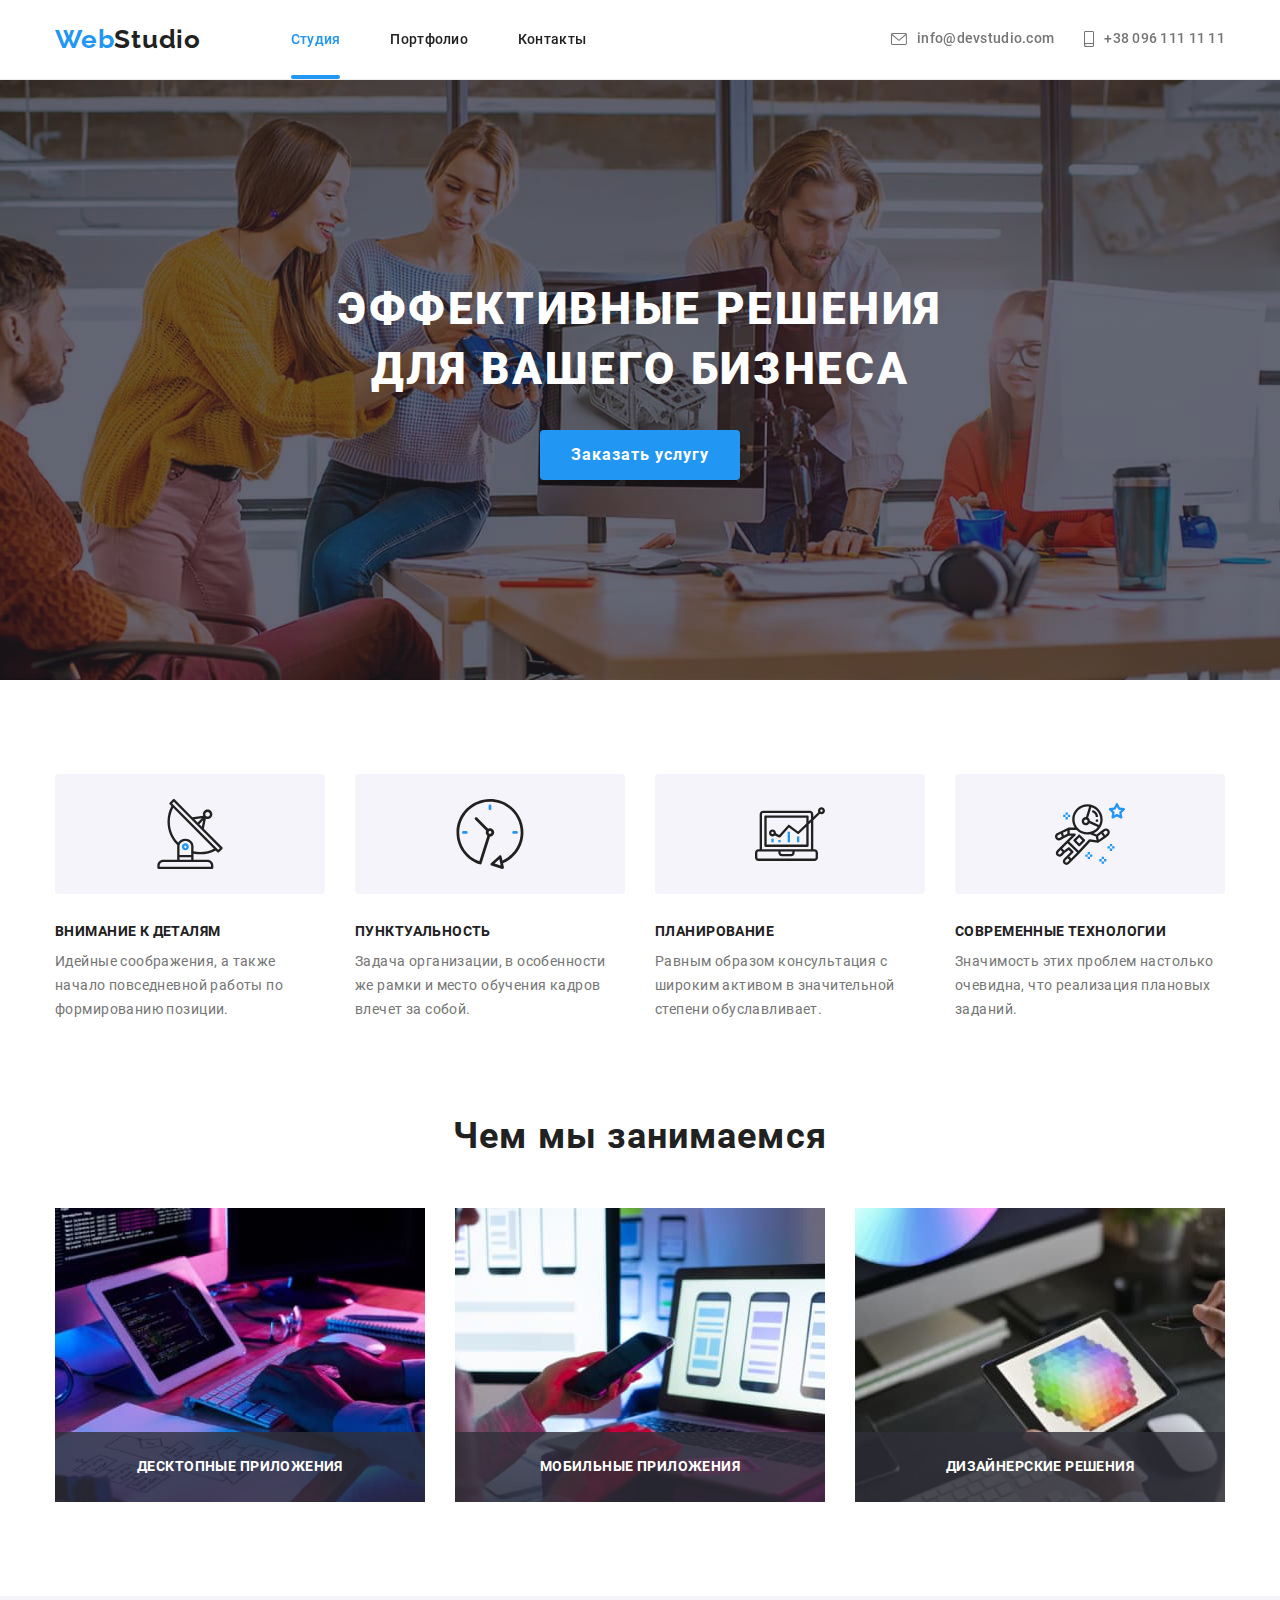
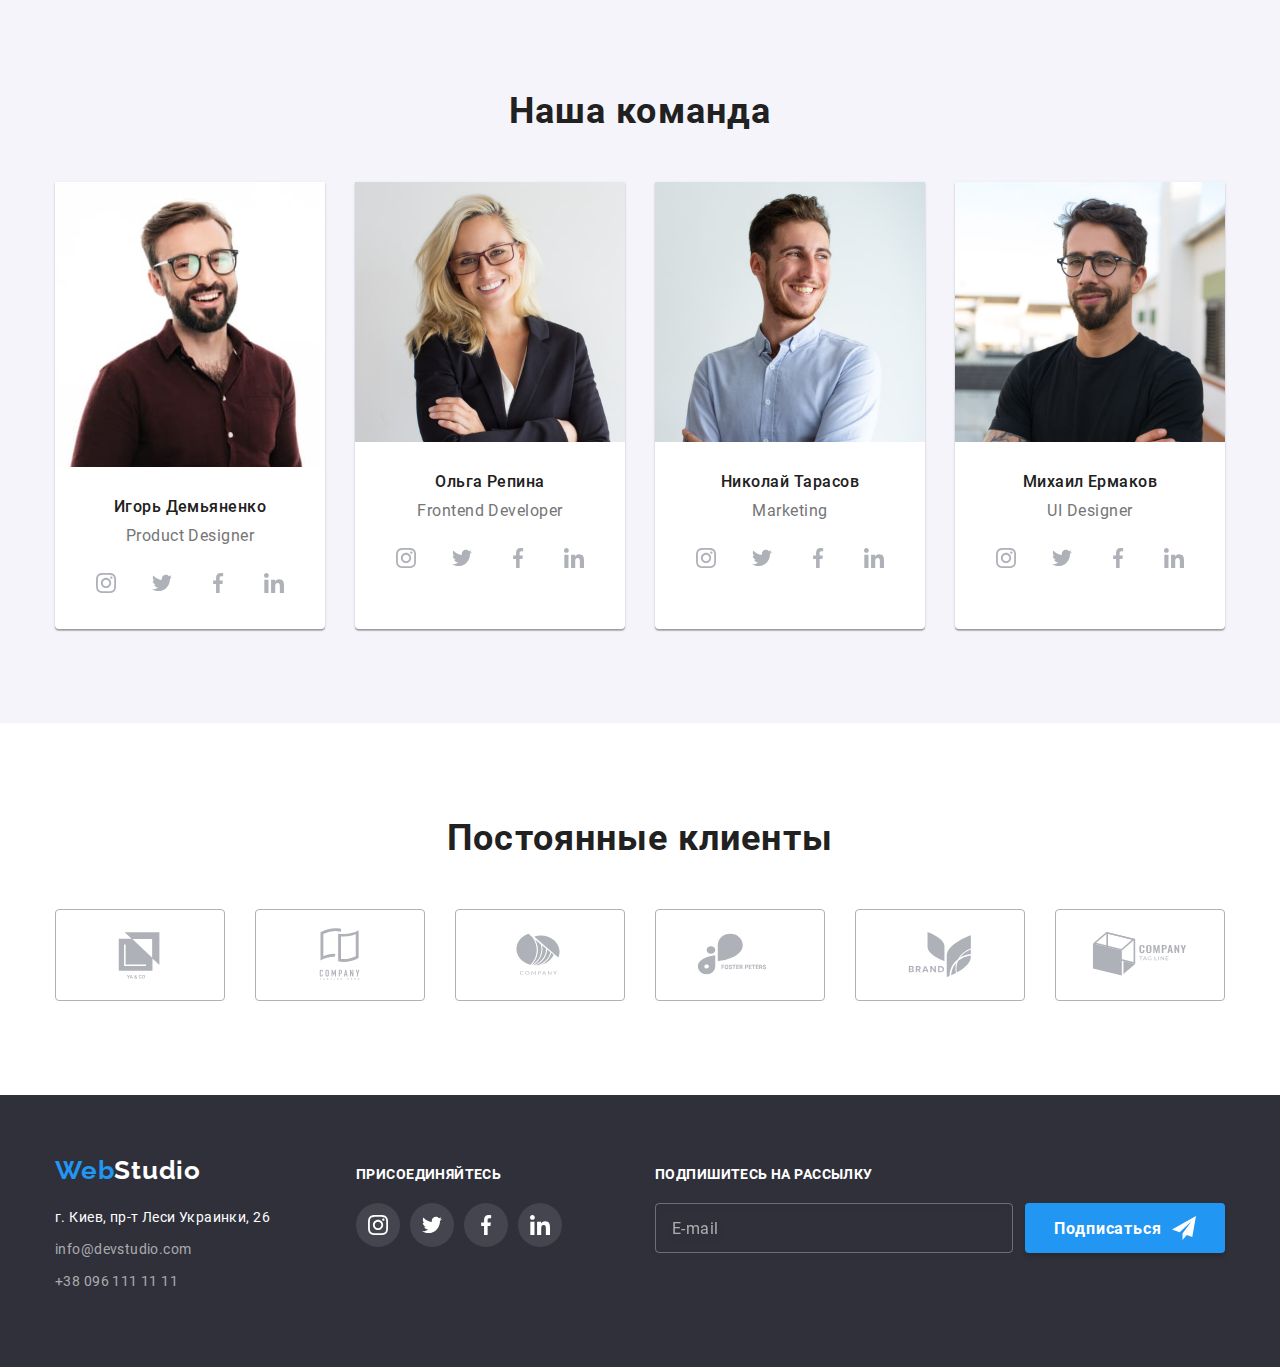
==== commit c69894e5: "Adjusts services images" ====
--- a/index.html
+++ b/index.html
@@ -174,12 +174,12 @@
               <div class="services__thumb">
                 <img
                   srcset="
-                    ./images/services/service-01-desktop-370.jpg     370w,
-                    ./images/services/service-01-desktop-@2x-740.jpg 740w
+                    ./images/services/service-01-desktop-370.jpg     1x,
+                    ./images/services/service-01-desktop-@2x-740.jpg 2x
                   "
                   src="./images/services/service-01-desktop-370.jpg"
                   alt="Планшет и клавиатура"
-                  sizes="(min-width:1200px) 33vw"
+                  width="370"
                 />
                 <h3 class="services__name">Десктопные приложения</h3>
               </div>
@@ -188,12 +188,12 @@
               <div class="services__thumb">
                 <img
                   srcset="
-                    ./images/services/service-02-desktop-370.jpg     370w,
-                    ./images/services/service-02-desktop-@2x-740.jpg 740w
+                    ./images/services/service-02-desktop-370.jpg     1x,
+                    ./images/services/service-02-desktop-@2x-740.jpg 2x
                   "
                   src="./images/services/service-02-desktop-370.jpg"
                   alt="Цветовая схема на планшете"
-                  sizes="(min-width:1200px) 33vw"
+                  width="370"
                 />
                 <h3 class="services__name">Мобильные приложения</h3>
               </div>
@@ -202,12 +202,12 @@
               <div class="services__thumb">
                 <img
                   srcset="
-                    ./images/services/service-03-desktop-370.jpg     370w,
-                    ./images/services/service-03-desktop-@2x-740.jpg 740w
+                    ./images/services/service-03-desktop-370.jpg     1x,
+                    ./images/services/service-03-desktop-@2x-740.jpg 2x
                   "
                   src="./images/services/service-03-desktop-370.jpg"
                   alt="Ноутбук и смартфон"
-                  sizes="(min-width:1200px) 33vw"
+                  width="370"
                 />
                 <h3 class="services__name">Дизайнерские решения</h3>
               </div>
@@ -222,7 +222,22 @@
           <h2 class="team__title">Наша команда</h2>
           <ul class="members">
             <li class="members__item">
-              <img src="./images/team/igor_d.jpg" alt="Фото Игоря Д." />
+              <!-- <img src="./images/team/igor_d.jpg" alt="Фото Игоря Д." /> -->
+
+              <img
+                srcset="
+                  ./images/team/member-01-mobile-450.jpg      450w,
+                  ./images/team/member-01-mobile-@2x-900.jpg  900w,
+                  ./images/team/member-01-tablet-354.jpg      354w,
+                  ./images/team/member-01-tablet-@2x-708.jpg  708w,
+                  ./images/team/member-01-desktop-270.jpg     270w,
+                  ./images/team/member-01-desktop-@2x-540.jpg 540w
+                "
+                src="./team/member-01-mobile-450.jpg"
+                alt="Фото Игоря Д."
+                sizes="(min-width:1200px) 25vw, (min-width:768px) 50vw, (min-width:480px) 100vw"
+              />
+
               <div class="members__info">
                 <h3 class="members__name">Игорь Демьяненко</h3>
                 <p lang="en" class="members__position">Product Designer</p>
--- a/css/main.min.css
+++ b/css/main.min.css
@@ -1 +1 @@
-/*! modern-normalize v1.1.0 | MIT License | https://github.com/sindresorhus/modern-normalize */*,::before,::after{-webkit-box-sizing:border-box;box-sizing:border-box}html{line-height:1.15;-webkit-text-size-adjust:100%;-moz-tab-size:4;-o-tab-size:4;tab-size:4}body{margin:0;font-family:system-ui,-apple-system,"Segoe UI",Roboto,Helvetica,Arial,sans-serif,"Apple Color Emoji","Segoe UI Emoji"}hr{height:0;color:inherit}abbr[title]{-webkit-text-decoration:underline dotted;text-decoration:underline dotted}b,strong{font-weight:bolder}code,kbd,samp,pre{font-family:ui-monospace,SFMono-Regular,Consolas,"Liberation Mono",Menlo,monospace;font-size:1em}small{font-size:80%}sub,sup{font-size:75%;line-height:0;position:relative;vertical-align:baseline}sub{bottom:-0.25em}sup{top:-0.5em}table{text-indent:0;border-color:inherit}button,input,optgroup,select,textarea{font-family:inherit;font-size:100%;line-height:1.15;margin:0}button,select{text-transform:none}button,[type=button],[type=reset],[type=submit]{-webkit-appearance:button}::-moz-focus-inner{border-style:none;padding:0}:-moz-focusring{outline:1px dotted ButtonText}:-moz-ui-invalid{box-shadow:none}legend{padding:0}progress{vertical-align:baseline}::-webkit-inner-spin-button,::-webkit-outer-spin-button{height:auto}[type=search]{-webkit-appearance:textfield;outline-offset:-2px}::-webkit-search-decoration{-webkit-appearance:none}::-webkit-file-upload-button{-webkit-appearance:button;font:inherit}summary{display:list-item}@font-face{font-family:"Roboto";font-style:normal;font-weight:400;src:url("../fonts/roboto-v30-latin_cyrillic-regular.eot");src:local(""),url("../fonts/roboto-v30-latin_cyrillic-regular.eot?#iefix") format("embedded-opentype"),url("../fonts/roboto-v30-latin_cyrillic-regular.woff2") format("woff2"),url("../fonts/roboto-v30-latin_cyrillic-regular.woff") format("woff"),url("../fonts/roboto-v30-latin_cyrillic-regular.ttf") format("truetype"),url("../fonts/roboto-v30-latin_cyrillic-regular.svg#Roboto") format("svg")}@font-face{font-family:"Roboto";font-style:normal;font-weight:500;src:url("../fonts/roboto-v30-latin_cyrillic-500.eot");src:local(""),url("../fonts/roboto-v30-latin_cyrillic-500.eot?#iefix") format("embedded-opentype"),url("../fonts/roboto-v30-latin_cyrillic-500.woff2") format("woff2"),url("../fonts/roboto-v30-latin_cyrillic-500.woff") format("woff"),url("../fonts/roboto-v30-latin_cyrillic-500.ttf") format("truetype"),url("../fonts/roboto-v30-latin_cyrillic-500.svg#Roboto") format("svg")}@font-face{font-family:"Roboto";font-style:normal;font-weight:700;src:url("../fonts/roboto-v30-latin_cyrillic-700.eot");src:local(""),url("../fonts/roboto-v30-latin_cyrillic-700.eot?#iefix") format("embedded-opentype"),url("../fonts/roboto-v30-latin_cyrillic-700.woff2") format("woff2"),url("../fonts/roboto-v30-latin_cyrillic-700.woff") format("woff"),url("../fonts/roboto-v30-latin_cyrillic-700.ttf") format("truetype"),url("../fonts/roboto-v30-latin_cyrillic-700.svg#Roboto") format("svg")}@font-face{font-family:"Roboto";font-style:normal;font-weight:900;src:url("../fonts/roboto-v30-latin_cyrillic-900.eot");src:local(""),url("../fonts/roboto-v30-latin_cyrillic-900.eot?#iefix") format("embedded-opentype"),url("../fonts/roboto-v30-latin_cyrillic-900.woff2") format("woff2"),url("../fonts/roboto-v30-latin_cyrillic-900.woff") format("woff"),url("../fonts/roboto-v30-latin_cyrillic-900.ttf") format("truetype"),url("../fonts/roboto-v30-latin_cyrillic-900.svg#Roboto") format("svg")}@font-face{font-family:"Raleway";font-style:normal;font-weight:700;src:url("../fonts/raleway-v27-latin-700.eot");src:local(""),url("../fonts/raleway-v27-latin-700.eot?#iefix") format("embedded-opentype"),url("../fonts/raleway-v27-latin-700.woff2") format("woff2"),url("../fonts/raleway-v27-latin-700.woff") format("woff"),url("../fonts/raleway-v27-latin-700.ttf") format("truetype"),url("../fonts/raleway-v27-latin-700.svg#Raleway") format("svg")}:root{--main-text: #757575;--white-text: #ffffff;--secondary-text: #212121;--accent: #2196f3;--grey-accent: #f5f4fa;--grey-social: #afb1b8;--duration: cubic-bezier(0.4, 0, 0.2, 1);--speed: 250ms}.visually-hidden,.values__title--visually-hidden{position:absolute;width:1px;height:1px;margin:-1px;border:0;padding:0;white-space:nowrap;-webkit-clip-path:inset(100%);clip-path:inset(100%);clip:rect(0 0 0 0);overflow:hidden}.services__title,.team__title,.clients__title{margin-bottom:30px;font-size:28px;line-height:1.18;text-align:center;letter-spacing:.03em;color:var(--secondary-text)}@media screen and (min-width: 1200px){.services__title,.team__title,.clients__title{font-size:36px;line-height:1.17;margin-bottom:50px}}.join-social__title,.subscription__title{color:var(--white-text);font-size:14px;line-height:1.14;letter-spacing:.03em;text-transform:uppercase}.join-social__link{display:-webkit-box;display:-ms-flexbox;display:flex;-webkit-box-align:center;-ms-flex-align:center;align-items:center;-webkit-box-pack:center;-ms-flex-pack:center;justify-content:center;width:44px;height:44px;border-radius:50%}html{-webkit-box-sizing:border-box;box-sizing:border-box}img{display:block;max-width:100%;height:auto}*,*::before,*::after{-webkit-box-sizing:inherit;box-sizing:inherit}p,h1,h2,h3,h4,h5,h6{margin:0}ul{margin:0;padding-left:0;list-style:none}.page{background-color:#fff;color:var(--main-text);font-family:Roboto,sans-serif}@media screen and (min-width: 1200px){.page{padding-left:0;padding-right:0}}.page.no-scroll{overflow:hidden}a{text-decoration:none}.container{padding:60px 15px;margin:0 auto;width:100%}@media screen and (min-width: 480px){.container{max-width:480px}}@media screen and (min-width: 768px){.container{max-width:768px}}@media screen and (min-width: 1200px){.container{max-width:1200px;padding:94px 15px}}.filter{display:-webkit-box;display:-ms-flexbox;display:flex;-ms-flex-wrap:wrap;flex-wrap:wrap;gap:15px 8px;margin-bottom:40px}@media screen and (min-width: 768px){.filter{-webkit-box-pack:center;-ms-flex-pack:center;justify-content:center}}.filter__btn{padding:6px 22px 6px 22px;color:var(--secondary-text);background-color:var(--grey-accent);font-family:inherit;cursor:pointer;font-weight:500;font-size:16px;line-height:1.63;text-align:center;letter-spacing:.03em;border-radius:4px;border:none;-webkit-transition:background-color var(--speed) var(--duration),color var(--speed) var(--duration),-webkit-box-shadow var(--speed) var(--duration);transition:background-color var(--speed) var(--duration),color var(--speed) var(--duration),-webkit-box-shadow var(--speed) var(--duration);transition:background-color var(--speed) var(--duration),color var(--speed) var(--duration),box-shadow var(--speed) var(--duration);transition:background-color var(--speed) var(--duration),color var(--speed) var(--duration),box-shadow var(--speed) var(--duration),-webkit-box-shadow var(--speed) var(--duration)}.filter__btn:hover,.filter__btn:focus,.filter__btn--active{color:var(--white-text);background-color:var(--accent);-webkit-box-shadow:0px 3px 1px rgba(0,0,0,.1),0px 1px 2px rgba(0,0,0,.08),0px 2px 2px rgba(0,0,0,.12);box-shadow:0px 3px 1px rgba(0,0,0,.1),0px 1px 2px rgba(0,0,0,.08),0px 2px 2px rgba(0,0,0,.12)}.header__contacts{display:-webkit-box;display:-ms-flexbox;display:flex;-webkit-box-orient:vertical;-webkit-box-direction:normal;-ms-flex-direction:column;flex-direction:column}@media screen and (max-width: 767px){.header__contacts{-webkit-box-orient:vertical;-webkit-box-direction:reverse;-ms-flex-direction:column-reverse;flex-direction:column-reverse;gap:32px}}@media screen and (min-width: 768px){.header__contacts{margin-left:84px;gap:10px}}@media screen and (min-width: 1200px){.header__contacts{margin-left:305px;gap:30px;-webkit-box-orient:horizontal;-webkit-box-direction:normal;-ms-flex-direction:row;flex-direction:row}}.contacts__link{font-weight:500;color:var(--main-text);letter-spacing:.02em;-webkit-transition:color var(--speed) var(--duration);transition:color var(--speed) var(--duration)}.contacts__link:hover,.contacts__link:focus{color:var(--accent)}@media screen and (max-width: 767px){.contacts__link{color:var(--accent);font-size:34px;line-height:1.18}}@media screen and (max-width: 376px){.contacts__link{font-size:26px;line-height:1.18}}@media screen and (max-width: 767px){.contacts__link--mail-grey{font-size:24px;line-height:1.17;letter-spacing:.02em;color:var(--main-text)}}@media screen and (min-width: 768px){.contacts__link{display:-webkit-box;display:-ms-flexbox;display:flex;-webkit-box-align:center;-ms-flex-align:center;align-items:center;font-size:12px;line-height:1.17;letter-spacing:.02em}}@media screen and (min-width: 1200px){.contacts__link{font-size:14px;line-height:1.14;letter-spacing:.02em}}.contacts__icon{fill:currentColor;margin-right:10px}@media screen and (max-width: 767px){.contacts__icon{display:none}}.footer__connect{margin-right:auto}@media screen and (max-width: 1199px){.footer__connect{margin-bottom:60px}}.footer__contacts{margin-top:8px}.footer__contacts .contacts__item--footer+.contacts__item--footer{margin-top:8px}.contacts__link--footer{color:rgba(255,255,255,.6);font-style:normal;font-weight:400;font-size:14px;line-height:1.71;letter-spacing:.03em;-webkit-transition:color var(--speed) var(--duration);transition:color var(--speed) var(--duration)}.contacts__link--footer:hover,.contacts__link--footer:focus{color:var(--accent)}@media screen and (min-width: 768px){.footer__container{padding-left:76px;padding-right:89px;display:-webkit-box;display:-ms-flexbox;display:flex;-webkit-box-pack:center;-ms-flex-pack:center;justify-content:center;-ms-flex-wrap:wrap;flex-wrap:wrap}}@media screen and (min-width: 1200px){.footer__container{-ms-flex-wrap:wrap;flex-wrap:wrap;padding:60px 15px;-webkit-box-align:baseline;-ms-flex-align:baseline;align-items:baseline}}.footer{background-color:#2f303a}@media screen and (max-width: 767px){.footer{text-align:center}}.address{margin-top:20px}.addresss__text{color:var(--white-text);font-style:normal;font-size:14px;line-height:1.71;letter-spacing:.03em}.header{border-bottom:1px solid #ececec}.header__container{position:relative;display:-webkit-box;display:-ms-flexbox;display:flex;-webkit-box-align:center;-ms-flex-align:center;align-items:center;padding-top:10px;padding-bottom:10px;-webkit-box-pack:justify;-ms-flex-pack:justify;justify-content:space-between}@media screen and (min-width: 768px){.header__container{padding-top:20px;padding-bottom:20px}}@media screen and (min-width: 1200px){.header__container{padding-top:24px;padding-bottom:24px}}.logo{display:inline-block;color:var(--accent);font-family:Raleway,sans-serif;font-weight:700;font-size:26px;line-height:1.19;letter-spacing:.03em}@media screen and (max-width: 1199px){.logo{font-size:24px;line-height:1.17}}.logo__text--black{display:inline-block;color:var(--secondary-text);font-family:Raleway,sans-serif;font-weight:700;font-size:26px;line-height:1.19;letter-spacing:.03em}@media screen and (max-width: 1199px){.logo__text--black{font-size:24px;line-height:1.17}}.logo__text--white{display:inline-block;color:var(--white-text);font-family:Raleway,sans-serif;font-weight:700;font-size:26px;line-height:1.19;letter-spacing:.03em}@media screen and (max-width: 1199px){.logo__text--white{font-size:24px;line-height:1.17}}.backdrop{position:fixed;top:0;left:0;width:100%;height:100%;padding-top:93px;padding-right:15px;padding-left:15px;overflow-y:scroll;background-color:rgba(0,0,0,.2);opacity:1;-webkit-transition:opacity var(--speed) var(--duration);transition:opacity var(--speed) var(--duration)}.backdrop.is-hidden{opacity:0;pointer-events:none}.backdrop.is-hidden .modal{-webkit-transform:translate(-50%, -50%) scale(0.9);transform:translate(-50%, -50%) scale(0.9)}.modal{position:relative;width:100%;padding:40px;margin:0 auto;background-color:var(--white-text);-webkit-box-shadow:0px 1px 3px rgba(0,0,0,.12),0px 1px 1px rgba(0,0,0,.14),0px 2px 1px rgba(0,0,0,.2);box-shadow:0px 1px 3px rgba(0,0,0,.12),0px 1px 1px rgba(0,0,0,.14),0px 2px 1px rgba(0,0,0,.2);border-radius:4px;-webkit-transition:-webkit-transform var(--speed) var(--duration);transition:-webkit-transform var(--speed) var(--duration);transition:transform var(--speed) var(--duration);transition:transform var(--speed) var(--duration), -webkit-transform var(--speed) var(--duration)}@media screen and (max-width: 1199px){.modal{max-width:450px}}@media screen and (min-width: 1200px){.modal{max-width:528px}}.close-btn{position:absolute;display:-webkit-box;display:-ms-flexbox;display:flex;-webkit-box-align:center;-ms-flex-align:center;align-items:center;-webkit-box-pack:center;-ms-flex-pack:center;justify-content:center;top:8px;right:8px;width:30px;height:30px;border:1px solid rgba(0,0,0,.1);border-radius:50%;fill:#000;background-color:var(--white-text);cursor:pointer;-webkit-transition:fill var(--speed) var(--duration),-webkit-box-shadow var(--speed) var(--duration);transition:fill var(--speed) var(--duration),-webkit-box-shadow var(--speed) var(--duration);transition:fill var(--speed) var(--duration),box-shadow var(--speed) var(--duration);transition:fill var(--speed) var(--duration),box-shadow var(--speed) var(--duration),-webkit-box-shadow var(--speed) var(--duration)}.close-btn:hover,.close-btn:focus{-webkit-box-shadow:0px 2px 2px rgba(0,0,0,.15);box-shadow:0px 2px 2px rgba(0,0,0,.15);fill:var(--accent)}.modal__btn{width:200px;height:50px;left:700px;top:712px;display:block;-ms-flex-item-align:center;align-self:center;background-color:var(--accent);-webkit-box-shadow:0px 4px 4px rgba(0,0,0,.15);box-shadow:0px 4px 4px rgba(0,0,0,.15);border-radius:4px;border:none;cursor:pointer;font-weight:700;font-size:16px;line-height:1.88;letter-spacing:.06em;color:var(--white-text);-webkit-transition:background-color var(--speed) var(--duration);transition:background-color var(--speed) var(--duration)}.modal__btn:hover,.modal__btn:focus{background-color:#188ce8}.modal__form{display:-webkit-box;display:-ms-flexbox;display:flex;-webkit-box-orient:vertical;-webkit-box-direction:normal;-ms-flex-direction:column;flex-direction:column}.modal__title{margin-bottom:12px;font-size:20px;line-height:1.15;text-align:center;letter-spacing:.03em;color:var(--secondary-text)}.modal__field:not(:last-child){display:-webkit-box;display:-ms-flexbox;display:flex;-webkit-box-orient:vertical;-webkit-box-direction:normal;-ms-flex-direction:column;flex-direction:column;margin-bottom:10px}.modal__label{font-size:12px;line-height:1.17;letter-spacing:.01em;color:var(--main-text)}.modal__input{padding-left:35px;padding-right:15px;display:block;height:40px;width:100%;border:1px solid rgba(33,33,33,.2);border-radius:4px;color:var(--secondary-text);outline:none;-webkit-transition:border-color var(--speed) var(--duration);transition:border-color var(--speed) var(--duration)}.modal__input:focus{border:1px solid var(--accent)}.modal__input:focus+.modal__icon{fill:var(--accent)}.modal__input.textarea{height:120px;padding:12px;resize:none}.modal__block{position:relative;margin-top:4px}.modal__icon{position:absolute;left:12px;top:50%;-webkit-transform:translateY(-50%);transform:translateY(-50%);-webkit-transition:fill var(--speed) var(--duration);transition:fill var(--speed) var(--duration)}.modal__field .textarea::-webkit-input-placeholder{font-size:14px;line-height:1.14;letter-spacing:.01em;color:rgba(117,117,117,.5)}.modal__field .textarea::-moz-placeholder{font-size:14px;line-height:1.14;letter-spacing:.01em;color:rgba(117,117,117,.5)}.modal__field .textarea:-ms-input-placeholder{font-size:14px;line-height:1.14;letter-spacing:.01em;color:rgba(117,117,117,.5)}.modal__field .textarea::-ms-input-placeholder{font-size:14px;line-height:1.14;letter-spacing:.01em;color:rgba(117,117,117,.5)}.modal__field .textarea::placeholder{font-size:14px;line-height:1.14;letter-spacing:.01em;color:rgba(117,117,117,.5)}.modal__agree{display:-webkit-box;display:-ms-flexbox;display:flex;-webkit-box-align:center;-ms-flex-align:center;align-items:center;margin-top:20px;margin-bottom:30px;font-size:12px;line-height:1.17;letter-spacing:.03em}@media screen and (min-width: 1200px){.modal__agree{margin-left:12px;font-size:14px;line-height:1.71}}.modal__agree-label{position:relative;-ms-flex-wrap:wrap;flex-wrap:wrap;display:-webkit-box;display:-ms-flexbox;display:flex;-webkit-box-align:center;-ms-flex-align:center;align-items:center}.modal__agree-link .link{color:var(--accent);text-decoration:underline;-webkit-transition:-webkit-text-decoration var(--speed) var(--duration);transition:-webkit-text-decoration var(--speed) var(--duration);transition:text-decoration var(--speed) var(--duration);transition:text-decoration var(--speed) var(--duration), -webkit-text-decoration var(--speed) var(--duration)}.modal__agree-link .link:hover{-webkit-text-decoration-color:rgba(0,0,0,0);text-decoration-color:rgba(0,0,0,0)}.modal__icon-frame{margin-right:8px;opacity:1;-webkit-transition:fill var(--speed) var(--duration),opacity var(--speed) var(--duration),-webkit-box-shadow var(--speed) var(--duration);transition:fill var(--speed) var(--duration),opacity var(--speed) var(--duration),-webkit-box-shadow var(--speed) var(--duration);transition:fill var(--speed) var(--duration),box-shadow var(--speed) var(--duration),opacity var(--speed) var(--duration);transition:fill var(--speed) var(--duration),box-shadow var(--speed) var(--duration),opacity var(--speed) var(--duration),-webkit-box-shadow var(--speed) var(--duration)}.modal__checkbox:hover+.modal__icon-frame{-webkit-box-shadow:0px 3px 3px rgba(0,0,0,.15);box-shadow:0px 3px 3px rgba(0,0,0,.15)}.modal__checkbox:focus+.modal__icon-frame{-webkit-box-shadow:0px 2px 2px rgba(0,0,0,.15);box-shadow:0px 2px 2px rgba(0,0,0,.15);fill:var(--accent)}.modal__checkbox:checked+.modal__icon-frame{opacity:0}.modal__icon-checked{position:absolute;top:0;left:0;margin-right:8px;opacity:0;-webkit-transition:opacity var(--speed) var(--duration);transition:opacity var(--speed) var(--duration)}.modal__checkbox:checked~.modal__icon-checked{opacity:1}.menu{display:-webkit-box;display:-ms-flexbox;display:flex;-webkit-box-align:center;-ms-flex-align:center;align-items:center;-webkit-box-pack:justify;-ms-flex-pack:justify;justify-content:space-between;z-index:2}@media screen and (max-width: 767px){.menu{position:fixed;display:none;top:0;left:0;width:100%;height:100%;padding:48px 40px;background-color:var(--white-text)}.menu.is-open{display:-webkit-box;display:-ms-flexbox;display:flex;-webkit-box-orient:vertical;-webkit-box-direction:normal;-ms-flex-direction:column;flex-direction:column;-webkit-box-align:start;-ms-flex-align:start;align-items:flex-start;-webkit-box-pack:start;-ms-flex-pack:start;justify-content:flex-start}}.menu__btn{z-index:3;top:10px;right:15px;display:-webkit-inline-box;display:-ms-inline-flexbox;display:inline-flex;margin:0;padding:0;border:0;color:var(--secondary-text);background-color:rgba(0,0,0,0);-webkit-transition:color var(--speed) var(--duration);transition:color var(--speed) var(--duration)}.menu__btn:hover,.menu__btn:focus{color:var(--accent);-webkit-transition:color var(--speed) var(--duration);transition:color var(--speed) var(--duration)}@media screen and (min-width: 768px){.menu__btn{display:none}}.menu__icon{fill:currentColor}.menu__btn .menu__cross{display:none}.menu__btn.is-open{color:var(--secondary-text);-webkit-transition:color var(--speed) var(--duration);transition:color var(--speed) var(--duration)}.menu__btn.is-open:hover,.menu__btn.is-open:focus{color:var(--accent);-webkit-transition:color var(--speed) var(--duration);transition:color var(--speed) var(--duration)}.menu__btn.is-open .menu__cross{display:block}.menu__btn.is-open .menu__lines{display:none}@media screen and (max-width: 767px){.header__navigation{-webkit-box-flex:1;-ms-flex-positive:1;flex-grow:1}}.navigation__list{display:-webkit-box;display:-ms-flexbox;display:flex;gap:50px}@media screen and (max-width: 767px){.navigation__list{-webkit-box-orient:vertical;-webkit-box-direction:normal;-ms-flex-direction:column;flex-direction:column;gap:32px}}.navigation__link{font-weight:500;font-size:14px;line-height:1.14;letter-spacing:.02em;color:var(--secondary-text);position:relative;-webkit-transition:color var(--speed) var(--duration);transition:color var(--speed) var(--duration)}.navigation__link:hover,.navigation__link:focus{color:var(--accent)}@media screen and (min-width: 768px){.navigation__link{padding-top:32px;padding-bottom:32px}}.navigation__link--current{color:var(--accent)}@media screen and (min-width: 768px){.navigation__link--current::after{content:"";position:absolute;left:0;bottom:0;width:100%;border-radius:2px;height:4px;background:var(--accent)}}@media screen and (max-width: 767px){.navigation__link{font-size:40px;line-height:1.18}}.profiles{display:-webkit-box;display:-ms-flexbox;display:flex;margin-top:64px;-ms-flex-wrap:wrap;flex-wrap:wrap}@media screen and (min-width: 768px){.profiles{display:none}}.profiles__item:not(:first-child){padding-left:10px}.profiles__item:not(:last-child){border-right:1px solid rgba(33,33,33,.2);padding-right:10px}.profiles__link{font-weight:500;font-size:18px;line-height:1.22;letter-spacing:.02em;color:var(--accent)}@media screen and (max-width: 1199px){.join-social{text-align:center}}.join-social__list{margin-top:20px;margin-bottom:60px;display:-webkit-box;display:-ms-flexbox;display:flex;-webkit-box-pack:center;-ms-flex-pack:center;justify-content:center}.join-social__item{margin-right:10px}.join-social__item:last-child{margin-right:0}.join-social__link{color:var(--white-text);background-color:rgba(255,255,255,.1);-webkit-transition:background-color var(--speed) var(--duration);transition:background-color var(--speed) var(--duration)}.join-social__link:hover,.join-social__link:focus{background-color:var(--accent);color:var(--white-text)}.join-social__icon{fill:currentColor}.member-social{display:-webkit-box;display:-ms-flexbox;display:flex;-webkit-box-pack:center;-ms-flex-pack:center;justify-content:center;gap:36px}.member-social__link{color:var(--grey-social);-webkit-transition:background-color var(--speed) var(--duration),color var(--speed) var(--duration);transition:background-color var(--speed) var(--duration),color var(--speed) var(--duration)}.member-social__link:hover,.member-social__link:focus{color:var(--accent)}.member-social__icon{display:-webkit-box;display:-ms-flexbox;display:flex;fill:currentColor}@media screen and (max-width: 1199px){.footer__subscription{text-align:center}}@media screen and (min-width: 1200px){.footer__subscription{margin-left:93px}}.subscription__input{margin-top:20px;display:-webkit-box;display:-ms-flexbox;display:flex;-webkit-box-align:center;-ms-flex-align:center;align-items:center;-webkit-box-orient:vertical;-webkit-box-direction:normal;-ms-flex-direction:column;flex-direction:column}@media screen and (min-width: 1200px){.subscription__input{-webkit-box-orient:horizontal;-webkit-box-direction:normal;-ms-flex-direction:row;flex-direction:row}}.subscription__field{padding-left:16px;padding-right:16px;margin-bottom:20px;height:50px;border:1px solid rgba(255,255,255,.3);-webkit-filter:drop-shadow(0px 4px 4px rgba(0, 0, 0, 0.15));filter:drop-shadow(0px 4px 4px rgba(0, 0, 0, 0.15));color:var(--white-text);border-radius:4px;background-color:rgba(0,0,0,0);outline:none;-webkit-transition:border-color var(--speed) var(--duration);transition:border-color var(--speed) var(--duration)}.subscription__field:focus{border-color:var(--accent)}@media screen and (max-width: 477px){.subscription__field{width:100%}}@media screen and (min-width: 478px){.subscription__field{width:450px}}@media screen and (min-width: 1200px){.subscription__field{width:358px;margin-bottom:0;margin-right:12px}}.subscription__btn{display:-webkit-box;display:-ms-flexbox;display:flex;-webkit-box-align:center;-ms-flex-align:center;align-items:center;-webkit-box-pack:center;-ms-flex-pack:center;justify-content:center;width:200px;height:50px;background:var(--accent);-webkit-box-shadow:0px 4px 4px rgba(0,0,0,.15);box-shadow:0px 4px 4px rgba(0,0,0,.15);border-radius:4px;border:none;font-weight:700;font-size:16px;line-height:1.88px;text-align:center;letter-spacing:.06em;color:var(--white-text);cursor:pointer;-webkit-transition:background-color var(--speed) var(--duration),-webkit-box-shadow var(--speed) var(--duration);transition:background-color var(--speed) var(--duration),-webkit-box-shadow var(--speed) var(--duration);transition:background-color var(--speed) var(--duration),box-shadow var(--speed) var(--duration);transition:background-color var(--speed) var(--duration),box-shadow var(--speed) var(--duration),-webkit-box-shadow var(--speed) var(--duration)}.subscription__btn:hover,.subscription__btn:focus{background-color:#188ce8}.subscription__icon{fill:var(--white-text);margin-left:10px}.subscription__field::-webkit-input-placeholder{font-weight:400;font-size:16px;line-height:1.25;letter-spacing:.03em;color:rgba(255,255,255,.6)}.subscription__field::-moz-placeholder{font-weight:400;font-size:16px;line-height:1.25;letter-spacing:.03em;color:rgba(255,255,255,.6)}.subscription__field:-ms-input-placeholder{font-weight:400;font-size:16px;line-height:1.25;letter-spacing:.03em;color:rgba(255,255,255,.6)}.subscription__field::-ms-input-placeholder{font-weight:400;font-size:16px;line-height:1.25;letter-spacing:.03em;color:rgba(255,255,255,.6)}.subscription__field::placeholder{font-weight:400;font-size:16px;line-height:1.25;letter-spacing:.03em;color:rgba(255,255,255,.6)}.hero__title{margin-bottom:30px;font-weight:900;font-size:26px;line-height:1.62;letter-spacing:.06em;text-transform:uppercase;color:var(--white-text)}@media screen and (min-width: 1200px){.hero__title{font-size:44px;line-height:1.36}}.hero{text-align:center;margin-left:auto;margin-right:auto;max-width:1600px;background-size:cover;background-position:center;background-image:-webkit-gradient(linear, left top, right top, from(rgba(47, 48, 58, 0.4)), to(rgba(47, 48, 58, 0.4))),url("../images/background/hero-mobile-480.jpg");background-image:linear-gradient(to right, rgba(47, 48, 58, 0.4), rgba(47, 48, 58, 0.4)),url("../images/background/hero-mobile-480.jpg")}@media(min-device-pixel-ratio: 2),(-webkit-min-device-pixel-ratio: 2),(min-resolution: 192dpi),(min-resolution: 2dppx){.hero{background-image:-webkit-gradient(linear, left top, right top, from(rgba(47, 48, 58, 0.4)), to(rgba(47, 48, 58, 0.4))),url("../images/background/hero-mobile-@2x-960.jpg");background-image:linear-gradient(to right, rgba(47, 48, 58, 0.4), rgba(47, 48, 58, 0.4)),url("../images/background/hero-mobile-@2x-960.jpg")}}@media(min-width: 768px){.hero{background-image:-webkit-gradient(linear, left top, right top, from(rgba(47, 48, 58, 0.4)), to(rgba(47, 48, 58, 0.4))),url("../images/background/hero-tablet-768.jpg");background-image:linear-gradient(to right, rgba(47, 48, 58, 0.4), rgba(47, 48, 58, 0.4)),url("../images/background/hero-tablet-768.jpg")}}@media(min-width: 768px)and (min-device-pixel-ratio: 2),(min-width: 768px)and (-webkit-min-device-pixel-ratio: 2),(min-width: 768px)and (min-resolution: 192dpi),(min-width: 768px)and (min-resolution: 2dppx){.hero{background-image:-webkit-gradient(linear, left top, right top, from(rgba(47, 48, 58, 0.4)), to(rgba(47, 48, 58, 0.4))),url("../images/background/hero-tablet-@2x-1536.jpg");background-image:linear-gradient(to right, rgba(47, 48, 58, 0.4), rgba(47, 48, 58, 0.4)),url("../images/background/hero-tablet-@2x-1536.jpg")}}@media(min-width: 1200px){.hero{background-image:-webkit-gradient(linear, left top, right top, from(rgba(47, 48, 58, 0.4)), to(rgba(47, 48, 58, 0.4))),url("../images/background/hero-desktop-1600.jpg");background-image:linear-gradient(to right, rgba(47, 48, 58, 0.4), rgba(47, 48, 58, 0.4)),url("../images/background/hero-desktop-1600.jpg")}}@media(min-width: 1200px)and (min-device-pixel-ratio: 2),(min-width: 1200px)and (-webkit-min-device-pixel-ratio: 2),(min-width: 1200px)and (min-resolution: 192dpi),(min-width: 1200px)and (min-resolution: 2dppx){.hero{background-image:-webkit-gradient(linear, left top, right top, from(rgba(47, 48, 58, 0.4)), to(rgba(47, 48, 58, 0.4))),url("../images/background/hero-desktop-@2x-3200.jpg");background-image:linear-gradient(to right, rgba(47, 48, 58, 0.4), rgba(47, 48, 58, 0.4)),url("../images/background/hero-desktop-@2x-3200.jpg")}}@media screen and (max-width: 1199px){.hero__container{width:390px;padding-top:118px;padding-bottom:118px}}@media screen and (min-width: 1200px){.hero__container{width:726px;padding-top:200px;padding-bottom:200px}}.hero__btn{padding:10px 10px 10px 10px;min-width:200px;background-color:var(--accent);color:var(--white-text);cursor:pointer;font-family:inherit;font-weight:700;font-size:16px;line-height:1.88;letter-spacing:.06em;-webkit-box-shadow:0px 4px 4px rgba(0,0,0,.15);box-shadow:0px 4px 4px rgba(0,0,0,.15);border-radius:4px;border:none;-webkit-transition:background-color var(--speed) var(--duration),-webkit-box-shadow var(--speed) var(--duration);transition:background-color var(--speed) var(--duration),-webkit-box-shadow var(--speed) var(--duration);transition:background-color var(--speed) var(--duration),box-shadow var(--speed) var(--duration);transition:background-color var(--speed) var(--duration),box-shadow var(--speed) var(--duration),-webkit-box-shadow var(--speed) var(--duration)}.hero__btn:hover,.hero__btn:focus{background-color:#188ce8}.values__list{display:-webkit-box;display:-ms-flexbox;display:flex;-ms-flex-wrap:wrap;flex-wrap:wrap;gap:30px}@media screen and (max-width: 479px){.values__list{-webkit-box-orient:vertical;-webkit-box-direction:normal;-ms-flex-direction:column;flex-direction:column}}@media screen and (min-width: 768px){.values__item{width:calc((100% - 30px)/2)}}@media screen and (min-width: 1200px){.values__item{width:calc((100% - 90px)/4)}}.values__block{display:-webkit-box;display:-ms-flexbox;display:flex;-webkit-box-pack:center;-ms-flex-pack:center;justify-content:center;margin-bottom:30px;padding-top:25px;padding-bottom:25px;background:var(--grey-accent);border-radius:4px}.values__headline{margin-bottom:10px;color:var(--secondary-text);font-size:14px;line-height:1.14;letter-spacing:.03em;text-transform:uppercase}@media screen and (max-width: 767px){.values__headline{text-align:center}}.values__description{color:var(--main-text);font-size:14px;line-height:1.71;letter-spacing:.03em}.services{padding-top:0}@media screen and (max-width: 1199px){.services{display:none}}.services .services__container{padding-top:0}.services__list{display:-webkit-box;display:-ms-flexbox;display:flex;gap:30px}.services__item{width:calc((100% - 60px)/3)}.services__thumb{position:relative}.services__name{position:absolute;bottom:0;padding-top:27px;padding-bottom:27px;width:100%;font-size:14px;line-height:1.14;text-align:center;letter-spacing:.03em;text-transform:uppercase;color:var(--white-text);background-color:rgba(47,48,58,.8)}.team{background-color:var(--grey-accent)}.members{display:-webkit-box;display:-ms-flexbox;display:flex;-ms-flex-wrap:wrap;flex-wrap:wrap;gap:30px}@media screen and (max-width: 480px){.members{-webkit-box-orient:vertical;-webkit-box-direction:normal;-ms-flex-direction:column;flex-direction:column}}.members__item{background-color:var(--white-text);-webkit-box-shadow:0px 1px 3px rgba(0,0,0,.12),0px 1px 1px rgba(0,0,0,.14),0px 2px 1px rgba(0,0,0,.2);box-shadow:0px 1px 3px rgba(0,0,0,.12),0px 1px 1px rgba(0,0,0,.14),0px 2px 1px rgba(0,0,0,.2);border-radius:0px 0px 4px 4px}@media screen and (min-width: 768px){.members__item{width:calc((100% - 30px)/2)}}@media screen and (min-width: 1200px){.members__item{width:calc((100% - 90px)/4)}}.members__info{padding-top:30px;padding-bottom:36px}.members__name{margin-bottom:10px;color:var(--secondary-text);font-weight:500;font-size:16px;line-height:1.19;text-align:center;letter-spacing:.03em}.members__position{margin-bottom:28px;color:var(--main-text);font-size:16px;line-height:1.19;text-align:center;letter-spacing:.03em}.clients__list{display:-webkit-box;display:-ms-flexbox;display:flex;-ms-flex-wrap:wrap;flex-wrap:wrap;gap:30px}.clients__item{height:92px;width:calc((100% - 30px)/2)}@media screen and (min-width: 768px){.clients__item{width:calc((100% - 60px)/3)}}@media screen and (min-width: 1200px){.clients__item{width:calc((100% - 150px)/6)}}.client__link{display:-webkit-box;display:-ms-flexbox;display:flex;-webkit-box-align:center;-ms-flex-align:center;align-items:center;-webkit-box-pack:center;-ms-flex-pack:center;justify-content:center;border:1px solid #afb1b8;border-radius:4px;width:100%;height:100%;-webkit-transition:border var(--speed) var(--duration);transition:border var(--speed) var(--duration)}.client__link:hover,.client__link:focus{border:1px solid var(--accent)}.clients__logo{fill:#afb1b8;-webkit-transition:fill var(--speed) var(--duration);transition:fill var(--speed) var(--duration)}.client__link:hover .clients__logo,.client__link:focus .clients__logo{fill:var(--accent)}.projects{display:-webkit-box;display:-ms-flexbox;display:flex;-webkit-box-orient:vertical;-webkit-box-direction:normal;-ms-flex-direction:column;flex-direction:column;gap:30px}@media screen and (min-width: 768px){.projects{-ms-flex-wrap:wrap;flex-wrap:wrap;-webkit-box-orient:horizontal;-webkit-box-direction:normal;-ms-flex-direction:row;flex-direction:row}}.projects__item{width:100%}@media screen and (min-width: 768px){.projects__item{width:calc((100% - 30px)/2)}}@media screen and (min-width: 1200px){.projects__item{width:calc((100% - 60px)/3)}}.projects__thumb{position:relative;overflow:hidden}.projects__overlay{position:absolute;top:1px;display:-webkit-box;display:-ms-flexbox;display:flex;-webkit-box-align:center;-ms-flex-align:center;align-items:center;padding-left:24px;padding-right:24px;height:100%;font-size:18px;line-height:1.56;letter-spacing:.03em;color:var(--white-text);background-color:rgba(33,150,243,.9);-webkit-transform:translateY(100%);transform:translateY(100%);-webkit-transition:-webkit-transform var(--speed) var(--duration);transition:-webkit-transform var(--speed) var(--duration);transition:transform var(--speed) var(--duration);transition:transform var(--speed) var(--duration), -webkit-transform var(--speed) var(--duration)}.projects__item .projects__link:hover .projects__overlay,.projects__item .projects__link:focus .projects__overlay{-webkit-transform:translateY(0);transform:translateY(0)}.projects__item .projects__info{-webkit-box-flex:1;-ms-flex-positive:1;flex-grow:1;padding:20px 24px;border-right:1px solid #eee;border-left:1px solid #eee;border-bottom:1px solid #eee}.projects__name{padding-bottom:4px;color:var(--secondary-text);font-size:18px;line-height:2;letter-spacing:.06em}.projects__service{color:var(--main-text);font-size:16px;line-height:1.88;letter-spacing:.03em}.projects__link{display:-webkit-box;display:-ms-flexbox;display:flex;-webkit-box-orient:vertical;-webkit-box-direction:normal;-ms-flex-direction:column;flex-direction:column;height:100%;-webkit-transition:-webkit-box-shadow var(--speed) var(--duration);transition:-webkit-box-shadow var(--speed) var(--duration);transition:box-shadow var(--speed) var(--duration);transition:box-shadow var(--speed) var(--duration), -webkit-box-shadow var(--speed) var(--duration)}.projects__link:hover,.projects__link:focus{-webkit-box-shadow:0px 1px 1px rgba(0,0,0,.12),0px 4px 4px rgba(0,0,0,.06),1px 4px 6px rgba(0,0,0,.16);box-shadow:0px 1px 1px rgba(0,0,0,.12),0px 4px 4px rgba(0,0,0,.06),1px 4px 6px rgba(0,0,0,.16)}/*# sourceMappingURL=main.min.css.map */+/*! modern-normalize v1.1.0 | MIT License | https://github.com/sindresorhus/modern-normalize */*,::before,::after{-webkit-box-sizing:border-box;box-sizing:border-box}html{line-height:1.15;-webkit-text-size-adjust:100%;-moz-tab-size:4;-o-tab-size:4;tab-size:4}body{margin:0;font-family:system-ui,-apple-system,"Segoe UI",Roboto,Helvetica,Arial,sans-serif,"Apple Color Emoji","Segoe UI Emoji"}hr{height:0;color:inherit}abbr[title]{-webkit-text-decoration:underline dotted;text-decoration:underline dotted}b,strong{font-weight:bolder}code,kbd,samp,pre{font-family:ui-monospace,SFMono-Regular,Consolas,"Liberation Mono",Menlo,monospace;font-size:1em}small{font-size:80%}sub,sup{font-size:75%;line-height:0;position:relative;vertical-align:baseline}sub{bottom:-0.25em}sup{top:-0.5em}table{text-indent:0;border-color:inherit}button,input,optgroup,select,textarea{font-family:inherit;font-size:100%;line-height:1.15;margin:0}button,select{text-transform:none}button,[type=button],[type=reset],[type=submit]{-webkit-appearance:button}::-moz-focus-inner{border-style:none;padding:0}:-moz-focusring{outline:1px dotted ButtonText}:-moz-ui-invalid{box-shadow:none}legend{padding:0}progress{vertical-align:baseline}::-webkit-inner-spin-button,::-webkit-outer-spin-button{height:auto}[type=search]{-webkit-appearance:textfield;outline-offset:-2px}::-webkit-search-decoration{-webkit-appearance:none}::-webkit-file-upload-button{-webkit-appearance:button;font:inherit}summary{display:list-item}@font-face{font-family:"Roboto";font-style:normal;font-weight:400;src:url("../fonts/roboto-v30-latin_cyrillic-regular.eot");src:local(""),url("../fonts/roboto-v30-latin_cyrillic-regular.eot?#iefix") format("embedded-opentype"),url("../fonts/roboto-v30-latin_cyrillic-regular.woff2") format("woff2"),url("../fonts/roboto-v30-latin_cyrillic-regular.woff") format("woff"),url("../fonts/roboto-v30-latin_cyrillic-regular.ttf") format("truetype"),url("../fonts/roboto-v30-latin_cyrillic-regular.svg#Roboto") format("svg")}@font-face{font-family:"Roboto";font-style:normal;font-weight:500;src:url("../fonts/roboto-v30-latin_cyrillic-500.eot");src:local(""),url("../fonts/roboto-v30-latin_cyrillic-500.eot?#iefix") format("embedded-opentype"),url("../fonts/roboto-v30-latin_cyrillic-500.woff2") format("woff2"),url("../fonts/roboto-v30-latin_cyrillic-500.woff") format("woff"),url("../fonts/roboto-v30-latin_cyrillic-500.ttf") format("truetype"),url("../fonts/roboto-v30-latin_cyrillic-500.svg#Roboto") format("svg")}@font-face{font-family:"Roboto";font-style:normal;font-weight:700;src:url("../fonts/roboto-v30-latin_cyrillic-700.eot");src:local(""),url("../fonts/roboto-v30-latin_cyrillic-700.eot?#iefix") format("embedded-opentype"),url("../fonts/roboto-v30-latin_cyrillic-700.woff2") format("woff2"),url("../fonts/roboto-v30-latin_cyrillic-700.woff") format("woff"),url("../fonts/roboto-v30-latin_cyrillic-700.ttf") format("truetype"),url("../fonts/roboto-v30-latin_cyrillic-700.svg#Roboto") format("svg")}@font-face{font-family:"Roboto";font-style:normal;font-weight:900;src:url("../fonts/roboto-v30-latin_cyrillic-900.eot");src:local(""),url("../fonts/roboto-v30-latin_cyrillic-900.eot?#iefix") format("embedded-opentype"),url("../fonts/roboto-v30-latin_cyrillic-900.woff2") format("woff2"),url("../fonts/roboto-v30-latin_cyrillic-900.woff") format("woff"),url("../fonts/roboto-v30-latin_cyrillic-900.ttf") format("truetype"),url("../fonts/roboto-v30-latin_cyrillic-900.svg#Roboto") format("svg")}@font-face{font-family:"Raleway";font-style:normal;font-weight:700;src:url("../fonts/raleway-v27-latin-700.eot");src:local(""),url("../fonts/raleway-v27-latin-700.eot?#iefix") format("embedded-opentype"),url("../fonts/raleway-v27-latin-700.woff2") format("woff2"),url("../fonts/raleway-v27-latin-700.woff") format("woff"),url("../fonts/raleway-v27-latin-700.ttf") format("truetype"),url("../fonts/raleway-v27-latin-700.svg#Raleway") format("svg")}:root{--main-text: #757575;--white-text: #ffffff;--secondary-text: #212121;--accent: #2196f3;--grey-accent: #f5f4fa;--grey-social: #afb1b8;--duration: cubic-bezier(0.4, 0, 0.2, 1);--speed: 250ms}.visually-hidden,.values__title--visually-hidden{position:absolute;width:1px;height:1px;margin:-1px;border:0;padding:0;white-space:nowrap;-webkit-clip-path:inset(100%);clip-path:inset(100%);clip:rect(0 0 0 0);overflow:hidden}.services__title,.team__title,.clients__title{margin-bottom:30px;font-size:28px;line-height:1.18;text-align:center;letter-spacing:.03em;color:var(--secondary-text)}@media screen and (min-width: 1200px){.services__title,.team__title,.clients__title{font-size:36px;line-height:1.17;margin-bottom:50px}}.join-social__title,.subscription__title{color:var(--white-text);font-size:14px;line-height:1.14;letter-spacing:.03em;text-transform:uppercase}.join-social__link{display:-webkit-box;display:-ms-flexbox;display:flex;-webkit-box-align:center;-ms-flex-align:center;align-items:center;-webkit-box-pack:center;-ms-flex-pack:center;justify-content:center;width:44px;height:44px;border-radius:50%}html{-webkit-box-sizing:border-box;box-sizing:border-box}img{display:block;max-width:100%;height:auto}*,*::before,*::after{-webkit-box-sizing:inherit;box-sizing:inherit}p,h1,h2,h3,h4,h5,h6{margin:0}ul{margin:0;padding-left:0;list-style:none}.page{background-color:#fff;color:var(--main-text);font-family:Roboto,sans-serif}@media screen and (min-width: 1200px){.page{padding-left:0;padding-right:0}}.page.no-scroll{overflow:hidden}a{text-decoration:none}.container{padding:60px 15px;margin:0 auto;width:100%}@media screen and (min-width: 480px){.container{max-width:480px}}@media screen and (min-width: 768px){.container{max-width:768px}}@media screen and (min-width: 1200px){.container{max-width:1200px;padding:94px 15px}}.filter{display:-webkit-box;display:-ms-flexbox;display:flex;-ms-flex-wrap:wrap;flex-wrap:wrap;gap:15px 8px;margin-bottom:40px}@media screen and (min-width: 768px){.filter{-webkit-box-pack:center;-ms-flex-pack:center;justify-content:center}}.filter__btn{padding:6px 22px 6px 22px;color:var(--secondary-text);background-color:var(--grey-accent);font-family:inherit;cursor:pointer;font-weight:500;font-size:16px;line-height:1.63;text-align:center;letter-spacing:.03em;border-radius:4px;border:none;-webkit-transition:background-color var(--speed) var(--duration),color var(--speed) var(--duration),-webkit-box-shadow var(--speed) var(--duration);transition:background-color var(--speed) var(--duration),color var(--speed) var(--duration),-webkit-box-shadow var(--speed) var(--duration);transition:background-color var(--speed) var(--duration),color var(--speed) var(--duration),box-shadow var(--speed) var(--duration);transition:background-color var(--speed) var(--duration),color var(--speed) var(--duration),box-shadow var(--speed) var(--duration),-webkit-box-shadow var(--speed) var(--duration)}.filter__btn:hover,.filter__btn:focus,.filter__btn--active{color:var(--white-text);background-color:var(--accent);-webkit-box-shadow:0px 3px 1px rgba(0,0,0,.1),0px 1px 2px rgba(0,0,0,.08),0px 2px 2px rgba(0,0,0,.12);box-shadow:0px 3px 1px rgba(0,0,0,.1),0px 1px 2px rgba(0,0,0,.08),0px 2px 2px rgba(0,0,0,.12)}.header__contacts{display:-webkit-box;display:-ms-flexbox;display:flex;-webkit-box-orient:vertical;-webkit-box-direction:normal;-ms-flex-direction:column;flex-direction:column}@media screen and (max-width: 767px){.header__contacts{-webkit-box-orient:vertical;-webkit-box-direction:reverse;-ms-flex-direction:column-reverse;flex-direction:column-reverse;gap:32px}}@media screen and (min-width: 768px){.header__contacts{margin-left:84px;gap:10px}}@media screen and (min-width: 1200px){.header__contacts{margin-left:305px;gap:30px;-webkit-box-orient:horizontal;-webkit-box-direction:normal;-ms-flex-direction:row;flex-direction:row}}.contacts__link{font-weight:500;color:var(--main-text);letter-spacing:.02em;-webkit-transition:color var(--speed) var(--duration);transition:color var(--speed) var(--duration)}.contacts__link:hover,.contacts__link:focus{color:var(--accent)}@media screen and (max-width: 767px){.contacts__link{color:var(--accent);font-size:34px;line-height:1.18}}@media screen and (max-width: 376px){.contacts__link{font-size:26px;line-height:1.18}}@media screen and (max-width: 767px){.contacts__link--mail-grey{font-size:24px;line-height:1.17;letter-spacing:.02em;color:var(--main-text)}}@media screen and (min-width: 768px){.contacts__link{display:-webkit-box;display:-ms-flexbox;display:flex;-webkit-box-align:center;-ms-flex-align:center;align-items:center;font-size:12px;line-height:1.17;letter-spacing:.02em}}@media screen and (min-width: 1200px){.contacts__link{font-size:14px;line-height:1.14;letter-spacing:.02em}}.contacts__icon{fill:currentColor;margin-right:10px}@media screen and (max-width: 767px){.contacts__icon{display:none}}.footer__connect{margin-right:auto}@media screen and (max-width: 1199px){.footer__connect{margin-bottom:60px}}.footer__contacts{margin-top:8px}.footer__contacts .contacts__item--footer+.contacts__item--footer{margin-top:8px}.contacts__link--footer{color:rgba(255,255,255,.6);font-style:normal;font-weight:400;font-size:14px;line-height:1.71;letter-spacing:.03em;-webkit-transition:color var(--speed) var(--duration);transition:color var(--speed) var(--duration)}.contacts__link--footer:hover,.contacts__link--footer:focus{color:var(--accent)}@media screen and (min-width: 768px){.footer__container{padding-left:76px;padding-right:89px;display:-webkit-box;display:-ms-flexbox;display:flex;-webkit-box-pack:center;-ms-flex-pack:center;justify-content:center;-ms-flex-wrap:wrap;flex-wrap:wrap}}@media screen and (min-width: 1200px){.footer__container{-ms-flex-wrap:wrap;flex-wrap:wrap;padding:60px 15px;-webkit-box-align:baseline;-ms-flex-align:baseline;align-items:baseline}}.footer{background-color:#2f303a}@media screen and (max-width: 767px){.footer{text-align:center}}.address{margin-top:20px}.addresss__text{color:var(--white-text);font-style:normal;font-size:14px;line-height:1.71;letter-spacing:.03em}.header{border-bottom:1px solid #ececec}.header__container{position:relative;display:-webkit-box;display:-ms-flexbox;display:flex;-webkit-box-align:center;-ms-flex-align:center;align-items:center;padding-top:10px;padding-bottom:10px;-webkit-box-pack:justify;-ms-flex-pack:justify;justify-content:space-between}@media screen and (min-width: 768px){.header__container{padding-top:20px;padding-bottom:20px}}@media screen and (min-width: 1200px){.header__container{padding-top:24px;padding-bottom:24px}}.logo{display:inline-block;color:var(--accent);font-family:Raleway,sans-serif;font-weight:700;font-size:26px;line-height:1.19;letter-spacing:.03em}@media screen and (max-width: 1199px){.logo{font-size:24px;line-height:1.17}}.logo__text--black{display:inline-block;color:var(--secondary-text);font-family:Raleway,sans-serif;font-weight:700;font-size:26px;line-height:1.19;letter-spacing:.03em}@media screen and (max-width: 1199px){.logo__text--black{font-size:24px;line-height:1.17}}.logo__text--white{display:inline-block;color:var(--white-text);font-family:Raleway,sans-serif;font-weight:700;font-size:26px;line-height:1.19;letter-spacing:.03em}@media screen and (max-width: 1199px){.logo__text--white{font-size:24px;line-height:1.17}}.backdrop{position:fixed;top:0;left:0;width:100%;height:100%;padding-top:93px;padding-right:15px;padding-left:15px;overflow-y:scroll;background-color:rgba(0,0,0,.2);opacity:1;-webkit-transition:opacity var(--speed) var(--duration);transition:opacity var(--speed) var(--duration)}.backdrop.is-hidden{opacity:0;pointer-events:none}.backdrop.is-hidden .modal{-webkit-transform:translate(-50%, -50%) scale(0.9);transform:translate(-50%, -50%) scale(0.9)}.modal{position:relative;width:100%;padding:40px;margin:0 auto;background-color:var(--white-text);-webkit-box-shadow:0px 1px 3px rgba(0,0,0,.12),0px 1px 1px rgba(0,0,0,.14),0px 2px 1px rgba(0,0,0,.2);box-shadow:0px 1px 3px rgba(0,0,0,.12),0px 1px 1px rgba(0,0,0,.14),0px 2px 1px rgba(0,0,0,.2);border-radius:4px;-webkit-transition:-webkit-transform var(--speed) var(--duration);transition:-webkit-transform var(--speed) var(--duration);transition:transform var(--speed) var(--duration);transition:transform var(--speed) var(--duration), -webkit-transform var(--speed) var(--duration)}@media screen and (max-width: 1199px){.modal{max-width:450px}}@media screen and (min-width: 1200px){.modal{max-width:528px}}.close-btn{position:absolute;display:-webkit-box;display:-ms-flexbox;display:flex;-webkit-box-align:center;-ms-flex-align:center;align-items:center;-webkit-box-pack:center;-ms-flex-pack:center;justify-content:center;top:8px;right:8px;width:30px;height:30px;border:1px solid rgba(0,0,0,.1);border-radius:50%;fill:#000;background-color:var(--white-text);cursor:pointer;-webkit-transition:fill var(--speed) var(--duration),-webkit-box-shadow var(--speed) var(--duration);transition:fill var(--speed) var(--duration),-webkit-box-shadow var(--speed) var(--duration);transition:fill var(--speed) var(--duration),box-shadow var(--speed) var(--duration);transition:fill var(--speed) var(--duration),box-shadow var(--speed) var(--duration),-webkit-box-shadow var(--speed) var(--duration)}.close-btn:hover,.close-btn:focus{-webkit-box-shadow:0px 2px 2px rgba(0,0,0,.15);box-shadow:0px 2px 2px rgba(0,0,0,.15);fill:var(--accent)}.modal__btn{width:200px;height:50px;left:700px;top:712px;display:block;-ms-flex-item-align:center;align-self:center;background-color:var(--accent);-webkit-box-shadow:0px 4px 4px rgba(0,0,0,.15);box-shadow:0px 4px 4px rgba(0,0,0,.15);border-radius:4px;border:none;cursor:pointer;font-weight:700;font-size:16px;line-height:1.88;letter-spacing:.06em;color:var(--white-text);-webkit-transition:background-color var(--speed) var(--duration);transition:background-color var(--speed) var(--duration)}.modal__btn:hover,.modal__btn:focus{background-color:#188ce8}.modal__form{display:-webkit-box;display:-ms-flexbox;display:flex;-webkit-box-orient:vertical;-webkit-box-direction:normal;-ms-flex-direction:column;flex-direction:column}.modal__title{margin-bottom:12px;font-size:20px;line-height:1.15;text-align:center;letter-spacing:.03em;color:var(--secondary-text)}.modal__field:not(:last-child){display:-webkit-box;display:-ms-flexbox;display:flex;-webkit-box-orient:vertical;-webkit-box-direction:normal;-ms-flex-direction:column;flex-direction:column;margin-bottom:10px}.modal__label{font-size:12px;line-height:1.17;letter-spacing:.01em;color:var(--main-text)}.modal__input{padding-left:35px;padding-right:15px;display:block;height:40px;width:100%;border:1px solid rgba(33,33,33,.2);border-radius:4px;color:var(--secondary-text);outline:none;-webkit-transition:border-color var(--speed) var(--duration);transition:border-color var(--speed) var(--duration)}.modal__input:focus{border:1px solid var(--accent)}.modal__input:focus+.modal__icon{fill:var(--accent)}.modal__input.textarea{height:120px;padding:12px;resize:none}.modal__block{position:relative;margin-top:4px}.modal__icon{position:absolute;left:12px;top:50%;-webkit-transform:translateY(-50%);transform:translateY(-50%);-webkit-transition:fill var(--speed) var(--duration);transition:fill var(--speed) var(--duration)}.modal__field .textarea::-webkit-input-placeholder{font-size:14px;line-height:1.14;letter-spacing:.01em;color:rgba(117,117,117,.5)}.modal__field .textarea::-moz-placeholder{font-size:14px;line-height:1.14;letter-spacing:.01em;color:rgba(117,117,117,.5)}.modal__field .textarea:-ms-input-placeholder{font-size:14px;line-height:1.14;letter-spacing:.01em;color:rgba(117,117,117,.5)}.modal__field .textarea::-ms-input-placeholder{font-size:14px;line-height:1.14;letter-spacing:.01em;color:rgba(117,117,117,.5)}.modal__field .textarea::placeholder{font-size:14px;line-height:1.14;letter-spacing:.01em;color:rgba(117,117,117,.5)}.modal__agree{display:-webkit-box;display:-ms-flexbox;display:flex;-webkit-box-align:center;-ms-flex-align:center;align-items:center;margin-top:20px;margin-bottom:30px;font-size:12px;line-height:1.17;letter-spacing:.03em}@media screen and (min-width: 1200px){.modal__agree{margin-left:12px;font-size:14px;line-height:1.71}}.modal__agree-label{position:relative;-ms-flex-wrap:wrap;flex-wrap:wrap;display:-webkit-box;display:-ms-flexbox;display:flex;-webkit-box-align:center;-ms-flex-align:center;align-items:center}.modal__agree-link .link{color:var(--accent);text-decoration:underline;-webkit-transition:-webkit-text-decoration var(--speed) var(--duration);transition:-webkit-text-decoration var(--speed) var(--duration);transition:text-decoration var(--speed) var(--duration);transition:text-decoration var(--speed) var(--duration), -webkit-text-decoration var(--speed) var(--duration)}.modal__agree-link .link:hover{-webkit-text-decoration-color:rgba(0,0,0,0);text-decoration-color:rgba(0,0,0,0)}.modal__icon-frame{margin-right:8px;opacity:1;-webkit-transition:fill var(--speed) var(--duration),opacity var(--speed) var(--duration),-webkit-box-shadow var(--speed) var(--duration);transition:fill var(--speed) var(--duration),opacity var(--speed) var(--duration),-webkit-box-shadow var(--speed) var(--duration);transition:fill var(--speed) var(--duration),box-shadow var(--speed) var(--duration),opacity var(--speed) var(--duration);transition:fill var(--speed) var(--duration),box-shadow var(--speed) var(--duration),opacity var(--speed) var(--duration),-webkit-box-shadow var(--speed) var(--duration)}.modal__checkbox:hover+.modal__icon-frame{-webkit-box-shadow:0px 3px 3px rgba(0,0,0,.15);box-shadow:0px 3px 3px rgba(0,0,0,.15)}.modal__checkbox:focus+.modal__icon-frame{-webkit-box-shadow:0px 2px 2px rgba(0,0,0,.15);box-shadow:0px 2px 2px rgba(0,0,0,.15);fill:var(--accent)}.modal__checkbox:checked+.modal__icon-frame{opacity:0}.modal__icon-checked{position:absolute;top:0;left:0;margin-right:8px;opacity:0;-webkit-transition:opacity var(--speed) var(--duration);transition:opacity var(--speed) var(--duration)}.modal__checkbox:checked~.modal__icon-checked{opacity:1}.menu{display:-webkit-box;display:-ms-flexbox;display:flex;-webkit-box-align:center;-ms-flex-align:center;align-items:center;-webkit-box-pack:justify;-ms-flex-pack:justify;justify-content:space-between;z-index:2}@media screen and (max-width: 767px){.menu{position:fixed;display:none;top:0;left:0;width:100%;height:100%;padding:48px 40px;background-color:var(--white-text)}.menu.is-open{display:-webkit-box;display:-ms-flexbox;display:flex;-webkit-box-orient:vertical;-webkit-box-direction:normal;-ms-flex-direction:column;flex-direction:column;-webkit-box-align:start;-ms-flex-align:start;align-items:flex-start;-webkit-box-pack:start;-ms-flex-pack:start;justify-content:flex-start}}.menu__btn{z-index:3;top:10px;right:15px;display:-webkit-inline-box;display:-ms-inline-flexbox;display:inline-flex;margin:0;padding:0;border:0;color:var(--secondary-text);background-color:rgba(0,0,0,0);-webkit-transition:color var(--speed) var(--duration);transition:color var(--speed) var(--duration)}.menu__btn:hover,.menu__btn:focus{color:var(--accent);-webkit-transition:color var(--speed) var(--duration);transition:color var(--speed) var(--duration)}@media screen and (min-width: 768px){.menu__btn{display:none}}.menu__icon{fill:currentColor}.menu__btn .menu__cross{display:none}.menu__btn.is-open{color:var(--secondary-text);-webkit-transition:color var(--speed) var(--duration);transition:color var(--speed) var(--duration)}.menu__btn.is-open:hover,.menu__btn.is-open:focus{color:var(--accent);-webkit-transition:color var(--speed) var(--duration);transition:color var(--speed) var(--duration)}.menu__btn.is-open .menu__cross{display:block}.menu__btn.is-open .menu__lines{display:none}@media screen and (max-width: 767px){.header__navigation{-webkit-box-flex:1;-ms-flex-positive:1;flex-grow:1}}.navigation__list{display:-webkit-box;display:-ms-flexbox;display:flex;gap:50px}@media screen and (max-width: 767px){.navigation__list{-webkit-box-orient:vertical;-webkit-box-direction:normal;-ms-flex-direction:column;flex-direction:column;gap:32px}}.navigation__link{font-weight:500;font-size:14px;line-height:1.14;letter-spacing:.02em;color:var(--secondary-text);position:relative;-webkit-transition:color var(--speed) var(--duration);transition:color var(--speed) var(--duration)}.navigation__link:hover,.navigation__link:focus{color:var(--accent)}@media screen and (min-width: 768px){.navigation__link{padding-top:32px;padding-bottom:32px}}.navigation__link--current{color:var(--accent)}@media screen and (min-width: 768px){.navigation__link--current::after{content:"";position:absolute;left:0;bottom:0;width:100%;border-radius:2px;height:4px;background:var(--accent)}}@media screen and (max-width: 767px){.navigation__link{font-size:40px;line-height:1.18}}.profiles{display:-webkit-box;display:-ms-flexbox;display:flex;margin-top:64px;-ms-flex-wrap:wrap;flex-wrap:wrap}@media screen and (min-width: 768px){.profiles{display:none}}.profiles__item:not(:first-child){padding-left:10px}.profiles__item:not(:last-child){border-right:1px solid rgba(33,33,33,.2);padding-right:10px}.profiles__link{font-weight:500;font-size:18px;line-height:1.22;letter-spacing:.02em;color:var(--accent)}@media screen and (max-width: 1199px){.join-social{text-align:center}}.join-social__list{margin-top:20px;margin-bottom:60px;display:-webkit-box;display:-ms-flexbox;display:flex;-webkit-box-pack:center;-ms-flex-pack:center;justify-content:center}.join-social__item{margin-right:10px}.join-social__item:last-child{margin-right:0}.join-social__link{color:var(--white-text);background-color:rgba(255,255,255,.1);-webkit-transition:background-color var(--speed) var(--duration);transition:background-color var(--speed) var(--duration)}.join-social__link:hover,.join-social__link:focus{background-color:var(--accent);color:var(--white-text)}.join-social__icon{fill:currentColor}.member-social{display:-webkit-box;display:-ms-flexbox;display:flex;-webkit-box-pack:center;-ms-flex-pack:center;justify-content:center;gap:36px}.member-social__link{color:var(--grey-social);-webkit-transition:background-color var(--speed) var(--duration),color var(--speed) var(--duration);transition:background-color var(--speed) var(--duration),color var(--speed) var(--duration)}.member-social__link:hover,.member-social__link:focus{color:var(--accent)}.member-social__icon{display:-webkit-box;display:-ms-flexbox;display:flex;fill:currentColor}@media screen and (max-width: 1199px){.footer__subscription{text-align:center}}@media screen and (min-width: 1200px){.footer__subscription{margin-left:93px}}.subscription__input{margin-top:20px;display:-webkit-box;display:-ms-flexbox;display:flex;-webkit-box-align:center;-ms-flex-align:center;align-items:center;-webkit-box-orient:vertical;-webkit-box-direction:normal;-ms-flex-direction:column;flex-direction:column}@media screen and (min-width: 1200px){.subscription__input{-webkit-box-orient:horizontal;-webkit-box-direction:normal;-ms-flex-direction:row;flex-direction:row}}.subscription__field{padding-left:16px;padding-right:16px;margin-bottom:20px;height:50px;border:1px solid rgba(255,255,255,.3);-webkit-filter:drop-shadow(0px 4px 4px rgba(0, 0, 0, 0.15));filter:drop-shadow(0px 4px 4px rgba(0, 0, 0, 0.15));color:var(--white-text);border-radius:4px;background-color:rgba(0,0,0,0);outline:none;-webkit-transition:border-color var(--speed) var(--duration);transition:border-color var(--speed) var(--duration)}.subscription__field:focus{border-color:var(--accent)}@media screen and (max-width: 477px){.subscription__field{width:100%}}@media screen and (min-width: 478px){.subscription__field{width:450px}}@media screen and (min-width: 1200px){.subscription__field{width:358px;margin-bottom:0;margin-right:12px}}.subscription__btn{display:-webkit-box;display:-ms-flexbox;display:flex;-webkit-box-align:center;-ms-flex-align:center;align-items:center;-webkit-box-pack:center;-ms-flex-pack:center;justify-content:center;width:200px;height:50px;background:var(--accent);-webkit-box-shadow:0px 4px 4px rgba(0,0,0,.15);box-shadow:0px 4px 4px rgba(0,0,0,.15);border-radius:4px;border:none;font-weight:700;font-size:16px;line-height:1.88px;text-align:center;letter-spacing:.06em;color:var(--white-text);cursor:pointer;-webkit-transition:background-color var(--speed) var(--duration),-webkit-box-shadow var(--speed) var(--duration);transition:background-color var(--speed) var(--duration),-webkit-box-shadow var(--speed) var(--duration);transition:background-color var(--speed) var(--duration),box-shadow var(--speed) var(--duration);transition:background-color var(--speed) var(--duration),box-shadow var(--speed) var(--duration),-webkit-box-shadow var(--speed) var(--duration)}.subscription__btn:hover,.subscription__btn:focus{background-color:#188ce8}.subscription__icon{fill:var(--white-text);margin-left:10px}.subscription__field::-webkit-input-placeholder{font-weight:400;font-size:16px;line-height:1.25;letter-spacing:.03em;color:rgba(255,255,255,.6)}.subscription__field::-moz-placeholder{font-weight:400;font-size:16px;line-height:1.25;letter-spacing:.03em;color:rgba(255,255,255,.6)}.subscription__field:-ms-input-placeholder{font-weight:400;font-size:16px;line-height:1.25;letter-spacing:.03em;color:rgba(255,255,255,.6)}.subscription__field::-ms-input-placeholder{font-weight:400;font-size:16px;line-height:1.25;letter-spacing:.03em;color:rgba(255,255,255,.6)}.subscription__field::placeholder{font-weight:400;font-size:16px;line-height:1.25;letter-spacing:.03em;color:rgba(255,255,255,.6)}.hero__title{margin-bottom:30px;font-weight:900;font-size:26px;line-height:1.62;letter-spacing:.06em;text-transform:uppercase;color:var(--white-text)}@media screen and (min-width: 1200px){.hero__title{font-size:44px;line-height:1.36}}.hero{text-align:center;margin-left:auto;margin-right:auto;max-width:1600px;background-size:cover;background-position:center;background-image:-webkit-gradient(linear, left top, right top, from(rgba(47, 48, 58, 0.4)), to(rgba(47, 48, 58, 0.4))),url("../images/background/hero-mobile-480.jpg");background-image:linear-gradient(to right, rgba(47, 48, 58, 0.4), rgba(47, 48, 58, 0.4)),url("../images/background/hero-mobile-480.jpg")}@media(min-device-pixel-ratio: 2),(-webkit-min-device-pixel-ratio: 2),(min-resolution: 192dpi),(min-resolution: 2dppx){.hero{background-image:-webkit-gradient(linear, left top, right top, from(rgba(47, 48, 58, 0.4)), to(rgba(47, 48, 58, 0.4))),url("../images/background/hero-mobile-@2x-960.jpg");background-image:linear-gradient(to right, rgba(47, 48, 58, 0.4), rgba(47, 48, 58, 0.4)),url("../images/background/hero-mobile-@2x-960.jpg")}}@media(min-width: 768px){.hero{background-image:-webkit-gradient(linear, left top, right top, from(rgba(47, 48, 58, 0.4)), to(rgba(47, 48, 58, 0.4))),url("../images/background/hero-tablet-768.jpg");background-image:linear-gradient(to right, rgba(47, 48, 58, 0.4), rgba(47, 48, 58, 0.4)),url("../images/background/hero-tablet-768.jpg")}}@media(min-width: 768px)and (min-device-pixel-ratio: 2),(min-width: 768px)and (-webkit-min-device-pixel-ratio: 2),(min-width: 768px)and (min-resolution: 192dpi),(min-width: 768px)and (min-resolution: 2dppx){.hero{background-image:-webkit-gradient(linear, left top, right top, from(rgba(47, 48, 58, 0.4)), to(rgba(47, 48, 58, 0.4))),url("../images/background/hero-tablet-@2x-1536.jpg");background-image:linear-gradient(to right, rgba(47, 48, 58, 0.4), rgba(47, 48, 58, 0.4)),url("../images/background/hero-tablet-@2x-1536.jpg")}}@media(min-width: 1200px){.hero{background-image:-webkit-gradient(linear, left top, right top, from(rgba(47, 48, 58, 0.4)), to(rgba(47, 48, 58, 0.4))),url("../images/background/hero-desktop-1600.jpg");background-image:linear-gradient(to right, rgba(47, 48, 58, 0.4), rgba(47, 48, 58, 0.4)),url("../images/background/hero-desktop-1600.jpg")}}@media(min-width: 1200px)and (min-device-pixel-ratio: 2),(min-width: 1200px)and (-webkit-min-device-pixel-ratio: 2),(min-width: 1200px)and (min-resolution: 192dpi),(min-width: 1200px)and (min-resolution: 2dppx){.hero{background-image:-webkit-gradient(linear, left top, right top, from(rgba(47, 48, 58, 0.4)), to(rgba(47, 48, 58, 0.4))),url("../images/background/hero-desktop-@2x-3200.jpg");background-image:linear-gradient(to right, rgba(47, 48, 58, 0.4), rgba(47, 48, 58, 0.4)),url("../images/background/hero-desktop-@2x-3200.jpg")}}@media screen and (max-width: 1199px){.hero__container{max-width:420px;padding-top:118px;padding-bottom:118px}}@media screen and (min-width: 1200px){.hero__container{max-width:726px;padding-top:200px;padding-bottom:200px}}.hero__btn{padding:10px 10px 10px 10px;min-width:200px;background-color:var(--accent);color:var(--white-text);cursor:pointer;font-family:inherit;font-weight:700;font-size:16px;line-height:1.88;letter-spacing:.06em;-webkit-box-shadow:0px 4px 4px rgba(0,0,0,.15);box-shadow:0px 4px 4px rgba(0,0,0,.15);border-radius:4px;border:none;-webkit-transition:background-color var(--speed) var(--duration),-webkit-box-shadow var(--speed) var(--duration);transition:background-color var(--speed) var(--duration),-webkit-box-shadow var(--speed) var(--duration);transition:background-color var(--speed) var(--duration),box-shadow var(--speed) var(--duration);transition:background-color var(--speed) var(--duration),box-shadow var(--speed) var(--duration),-webkit-box-shadow var(--speed) var(--duration)}.hero__btn:hover,.hero__btn:focus{background-color:#188ce8}.values__list{display:-webkit-box;display:-ms-flexbox;display:flex;-ms-flex-wrap:wrap;flex-wrap:wrap;gap:30px}@media screen and (max-width: 479px){.values__list{-webkit-box-orient:vertical;-webkit-box-direction:normal;-ms-flex-direction:column;flex-direction:column}}@media screen and (min-width: 768px){.values__item{width:calc((100% - 30px)/2)}}@media screen and (min-width: 1200px){.values__item{width:calc((100% - 90px)/4)}}.values__block{display:-webkit-box;display:-ms-flexbox;display:flex;-webkit-box-pack:center;-ms-flex-pack:center;justify-content:center;margin-bottom:30px;padding-top:25px;padding-bottom:25px;background:var(--grey-accent);border-radius:4px}.values__headline{margin-bottom:10px;color:var(--secondary-text);font-size:14px;line-height:1.14;letter-spacing:.03em;text-transform:uppercase}@media screen and (max-width: 767px){.values__headline{text-align:center}}.values__description{color:var(--main-text);font-size:14px;line-height:1.71;letter-spacing:.03em}.services{padding-top:0}@media screen and (max-width: 1199px){.services{display:none}}.services .services__container{padding-top:0}.services__list{display:-webkit-box;display:-ms-flexbox;display:flex;gap:30px}.services__item{width:calc((100% - 60px)/3)}.services__thumb{position:relative}.services__name{position:absolute;bottom:0;padding-top:27px;padding-bottom:27px;width:100%;font-size:14px;line-height:1.14;text-align:center;letter-spacing:.03em;text-transform:uppercase;color:var(--white-text);background-color:rgba(47,48,58,.8)}.team{background-color:var(--grey-accent)}.members{display:-webkit-box;display:-ms-flexbox;display:flex;-ms-flex-wrap:wrap;flex-wrap:wrap;gap:30px}@media screen and (max-width: 480px){.members{-webkit-box-orient:vertical;-webkit-box-direction:normal;-ms-flex-direction:column;flex-direction:column}}.members__item{background-color:var(--white-text);-webkit-box-shadow:0px 1px 3px rgba(0,0,0,.12),0px 1px 1px rgba(0,0,0,.14),0px 2px 1px rgba(0,0,0,.2);box-shadow:0px 1px 3px rgba(0,0,0,.12),0px 1px 1px rgba(0,0,0,.14),0px 2px 1px rgba(0,0,0,.2);border-radius:0px 0px 4px 4px}@media screen and (min-width: 768px){.members__item{width:calc((100% - 30px)/2)}}@media screen and (min-width: 1200px){.members__item{width:calc((100% - 90px)/4)}}.members__info{padding-top:30px;padding-bottom:36px}.members__name{margin-bottom:10px;color:var(--secondary-text);font-weight:500;font-size:16px;line-height:1.19;text-align:center;letter-spacing:.03em}.members__position{margin-bottom:28px;color:var(--main-text);font-size:16px;line-height:1.19;text-align:center;letter-spacing:.03em}.clients__list{display:-webkit-box;display:-ms-flexbox;display:flex;-ms-flex-wrap:wrap;flex-wrap:wrap;gap:30px}.clients__item{height:92px;width:calc((100% - 30px)/2)}@media screen and (min-width: 768px){.clients__item{width:calc((100% - 60px)/3)}}@media screen and (min-width: 1200px){.clients__item{width:calc((100% - 150px)/6)}}.client__link{display:-webkit-box;display:-ms-flexbox;display:flex;-webkit-box-align:center;-ms-flex-align:center;align-items:center;-webkit-box-pack:center;-ms-flex-pack:center;justify-content:center;border:1px solid #afb1b8;border-radius:4px;width:100%;height:100%;-webkit-transition:border var(--speed) var(--duration);transition:border var(--speed) var(--duration)}.client__link:hover,.client__link:focus{border:1px solid var(--accent)}.clients__logo{fill:#afb1b8;-webkit-transition:fill var(--speed) var(--duration);transition:fill var(--speed) var(--duration)}.client__link:hover .clients__logo,.client__link:focus .clients__logo{fill:var(--accent)}.projects{display:-webkit-box;display:-ms-flexbox;display:flex;-webkit-box-orient:vertical;-webkit-box-direction:normal;-ms-flex-direction:column;flex-direction:column;gap:30px}@media screen and (min-width: 768px){.projects{-ms-flex-wrap:wrap;flex-wrap:wrap;-webkit-box-orient:horizontal;-webkit-box-direction:normal;-ms-flex-direction:row;flex-direction:row}}.projects__item{width:100%}@media screen and (min-width: 768px){.projects__item{width:calc((100% - 30px)/2)}}@media screen and (min-width: 1200px){.projects__item{width:calc((100% - 60px)/3)}}.projects__thumb{position:relative;overflow:hidden}.projects__overlay{position:absolute;top:1px;display:-webkit-box;display:-ms-flexbox;display:flex;-webkit-box-align:center;-ms-flex-align:center;align-items:center;padding-left:24px;padding-right:24px;height:100%;font-size:18px;line-height:1.56;letter-spacing:.03em;color:var(--white-text);background-color:rgba(33,150,243,.9);-webkit-transform:translateY(100%);transform:translateY(100%);-webkit-transition:-webkit-transform var(--speed) var(--duration);transition:-webkit-transform var(--speed) var(--duration);transition:transform var(--speed) var(--duration);transition:transform var(--speed) var(--duration), -webkit-transform var(--speed) var(--duration)}.projects__item .projects__link:hover .projects__overlay,.projects__item .projects__link:focus .projects__overlay{-webkit-transform:translateY(0);transform:translateY(0)}.projects__item .projects__info{-webkit-box-flex:1;-ms-flex-positive:1;flex-grow:1;padding:20px 24px;border-right:1px solid #eee;border-left:1px solid #eee;border-bottom:1px solid #eee}.projects__name{padding-bottom:4px;color:var(--secondary-text);font-size:18px;line-height:2;letter-spacing:.06em}.projects__service{color:var(--main-text);font-size:16px;line-height:1.88;letter-spacing:.03em}.projects__link{display:-webkit-box;display:-ms-flexbox;display:flex;-webkit-box-orient:vertical;-webkit-box-direction:normal;-ms-flex-direction:column;flex-direction:column;height:100%;-webkit-transition:-webkit-box-shadow var(--speed) var(--duration);transition:-webkit-box-shadow var(--speed) var(--duration);transition:box-shadow var(--speed) var(--duration);transition:box-shadow var(--speed) var(--duration), -webkit-box-shadow var(--speed) var(--duration)}.projects__link:hover,.projects__link:focus{-webkit-box-shadow:0px 1px 1px rgba(0,0,0,.12),0px 4px 4px rgba(0,0,0,.06),1px 4px 6px rgba(0,0,0,.16);box-shadow:0px 1px 1px rgba(0,0,0,.12),0px 4px 4px rgba(0,0,0,.06),1px 4px 6px rgba(0,0,0,.16)}/*# sourceMappingURL=main.min.css.map */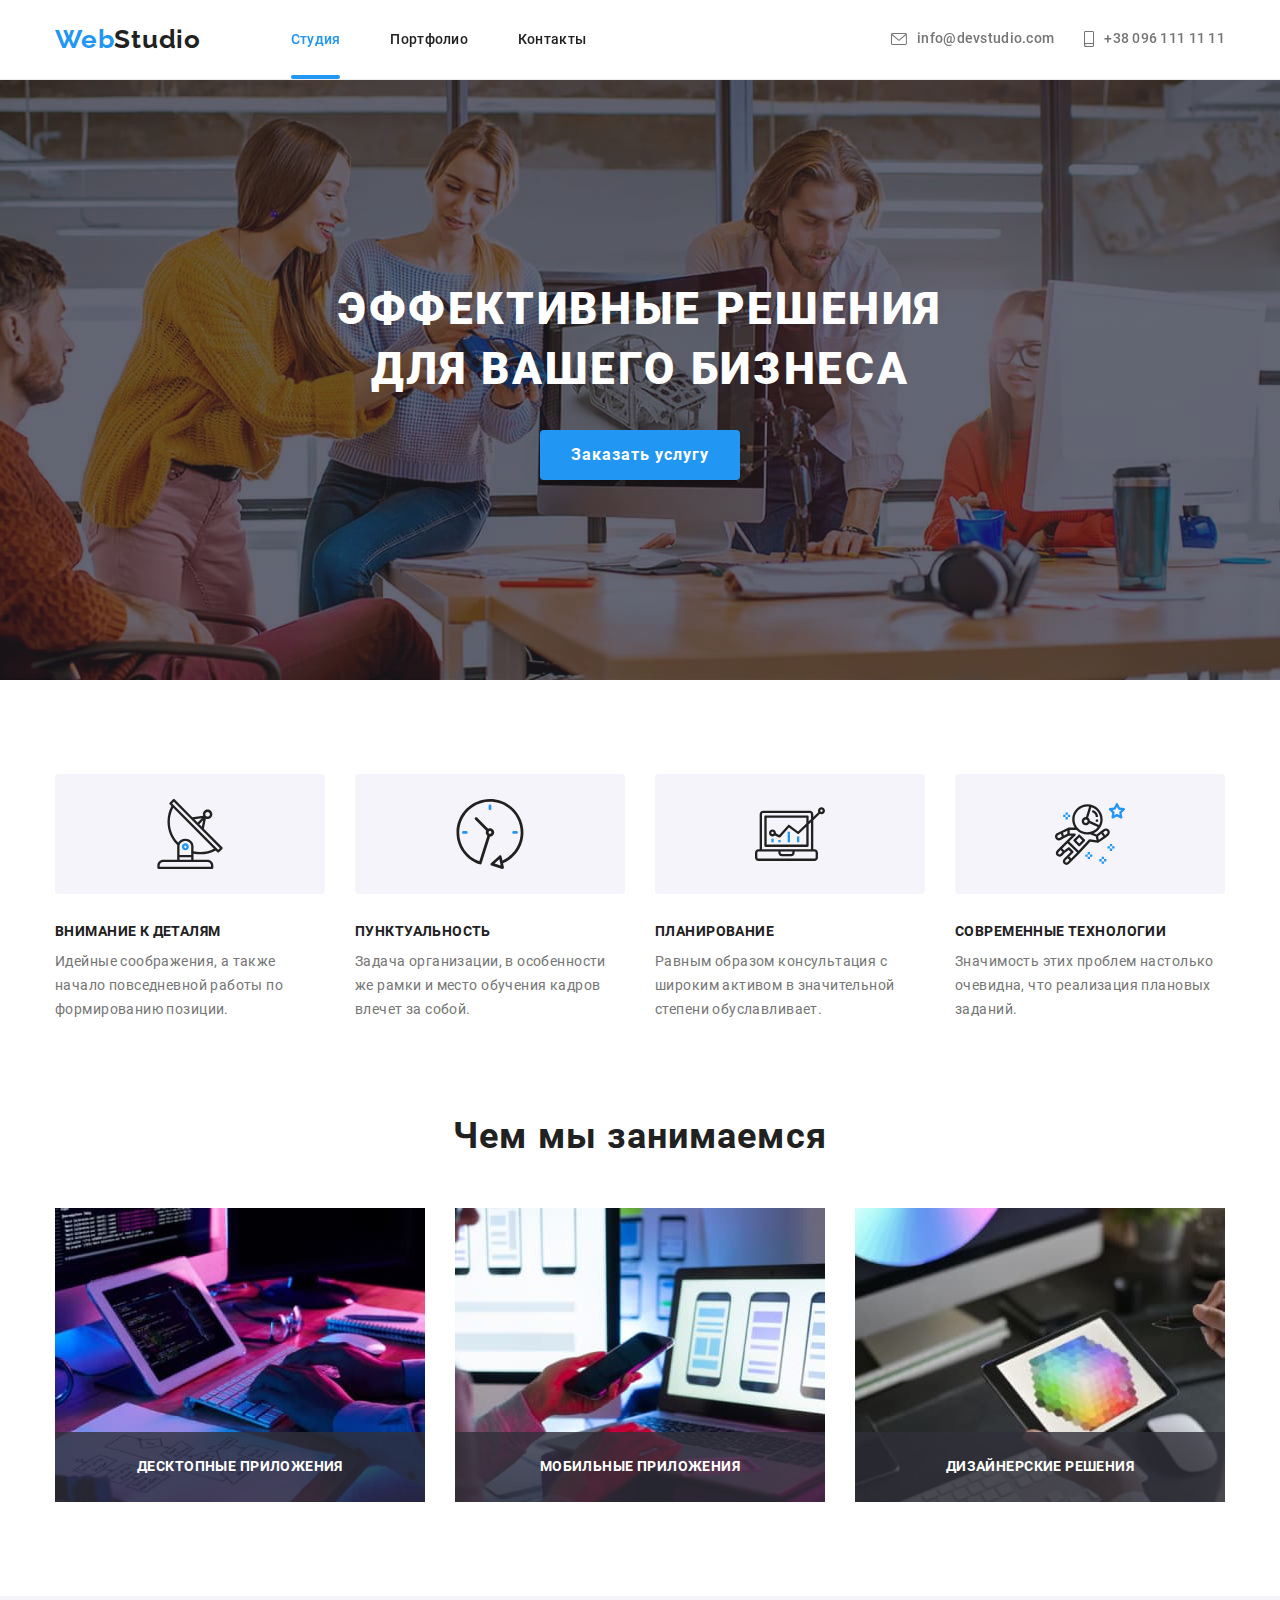
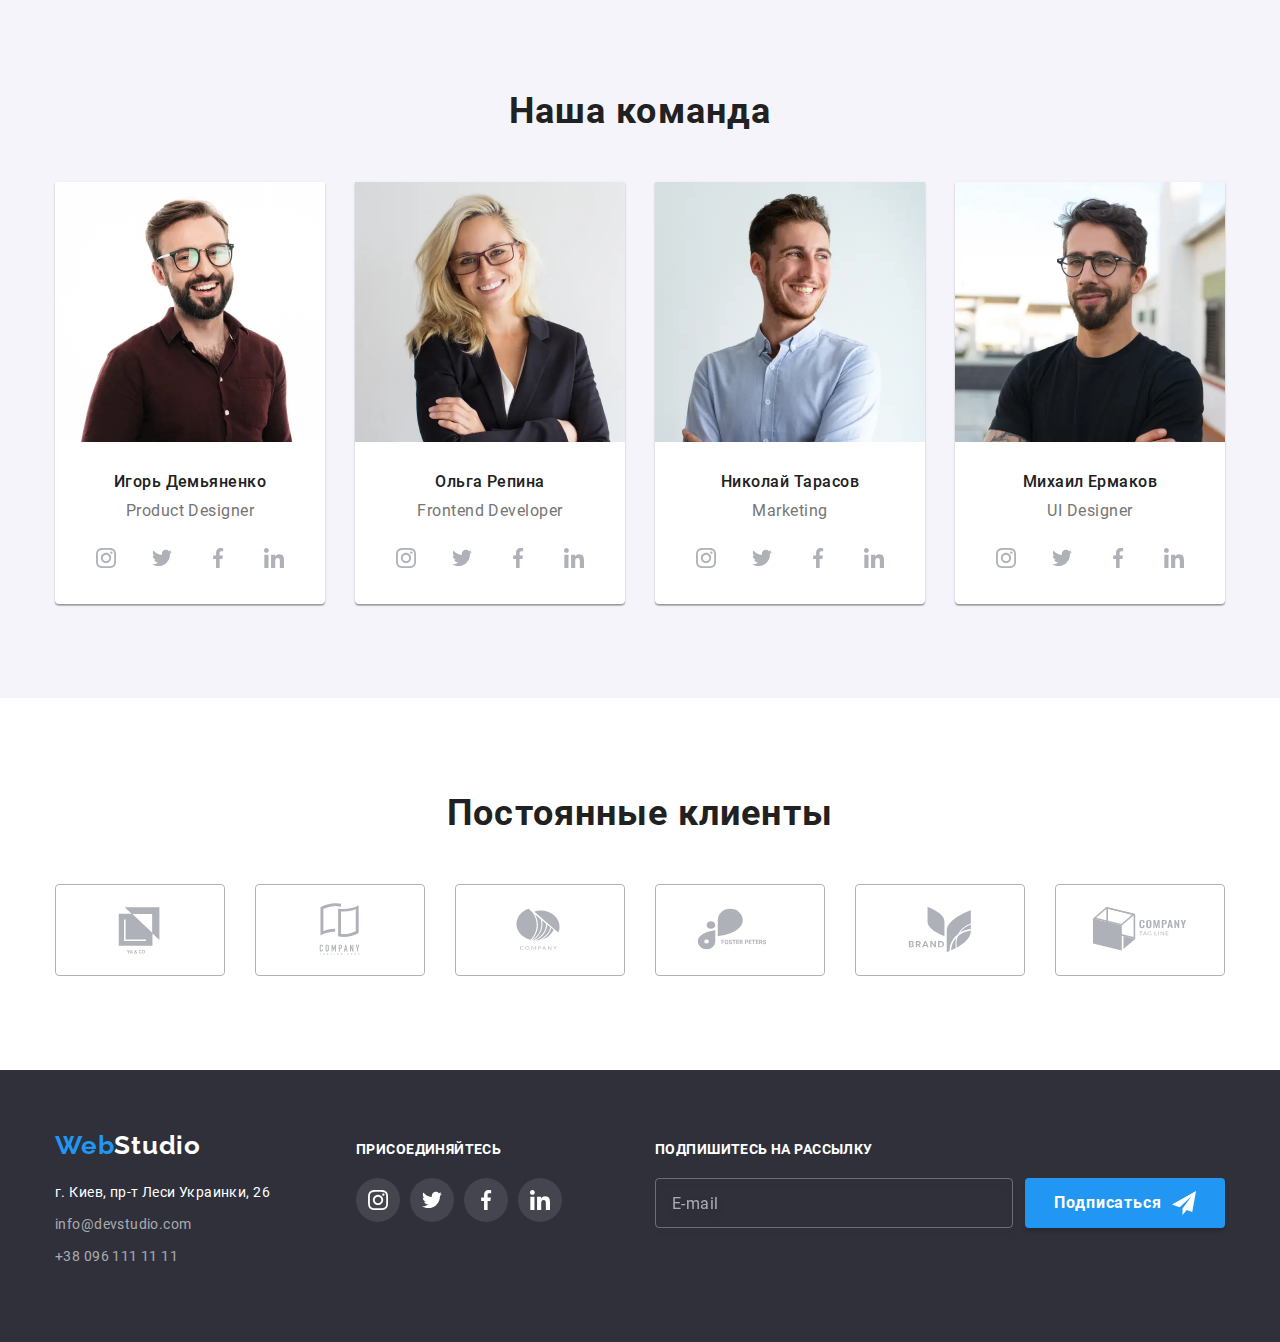
==== commit ecb4f62d: "Adds responsive photos to team" ====
--- a/index.html
+++ b/index.html
@@ -222,22 +222,46 @@
           <h2 class="team__title">Наша команда</h2>
           <ul class="members">
             <li class="members__item">
-              <!-- <img src="./images/team/igor_d.jpg" alt="Фото Игоря Д." /> -->
-
-              <img
-                srcset="
-                  ./images/team/member-01-mobile-450.jpg      450w,
-                  ./images/team/member-01-mobile-@2x-900.jpg  900w,
-                  ./images/team/member-01-tablet-354.jpg      354w,
-                  ./images/team/member-01-tablet-@2x-708.jpg  708w,
-                  ./images/team/member-01-desktop-270.jpg     270w,
-                  ./images/team/member-01-desktop-@2x-540.jpg 540w
-                "
-                src="./team/member-01-mobile-450.jpg"
-                alt="Фото Игоря Д."
-                sizes="(min-width:1200px) 25vw, (min-width:768px) 50vw, (min-width:480px) 100vw"
-              />
-
+              <picture>
+                <source
+                  type="image/webp"
+                  media="(max-width:767px)"
+                  srcset="
+                    ./images/team/webp/member-01-mobile-450.webp     450w,
+                    ./images/team/webp/member-01-mobile-@2x-900.webp 900w
+                  "
+                />
+
+                <source
+                  type="image/webp"
+                  media="(min-width:768px) and (max-width:1199px)"
+                  srcset="
+                    ./images/team/webp/member-01-tablet-354.webp     354w,
+                    ./images/team/webp/member-01-tablet-@2x-708.webp 708w
+                  "
+                />
+
+                <source
+                  type="image/webp"
+                  media="(min-width:1200px)"
+                  srcset="
+                    ./images/team/webp/member-01-desktop-270.webp     270w,
+                    ./images/team/webp/member-01-desktop-@2x-540.webp 540w
+                  "
+                />
+                <img
+                  srcset="
+                    ./images/team/member-01-mobile-450.jpg      450w,
+                    ./images/team/member-01-mobile-@2x-900.jpg  900w,
+                    ./images/team/member-01-tablet-354.jpg      354w,
+                    ./images/team/member-01-tablet-@2x-708.jpg  708w,
+                    ./images/team/member-01-desktop-270.jpg     270w,
+                    ./images/team/member-01-desktop-@2x-540.jpg 540w
+                  "
+                  src="./images/team/member-01-mobile-450.jpg"
+                  alt="Фото Игоря Д."
+                />
+              </picture>
               <div class="members__info">
                 <h3 class="members__name">Игорь Демьяненко</h3>
                 <p lang="en" class="members__position">Product Designer</p>
@@ -275,7 +299,46 @@
             </li>
 
             <li class="members__item">
-              <img src="./images/team/olha_r.jpg" alt="Фото Ольги Р." />
+              <picture>
+                <source
+                  type="image/webp"
+                  media="(max-width:767px)"
+                  srcset="
+                    ./images/team/webp/member-02-mobile-450.webp     450w,
+                    ./images/team/webp/member-02-mobile-@2x-900.webp 900w
+                  "
+                />
+
+                <source
+                  type="image/webp"
+                  media="(min-width:768px) and (max-width:1199px)"
+                  srcset="
+                    ./images/team/webp/member-02-tablet-354.webp     354w,
+                    ./images/team/webp/member-02-tablet-@2x-708.webp 708w
+                  "
+                />
+
+                <source
+                  type="image/webp"
+                  media="(min-width:1200px)"
+                  srcset="
+                    ./images/team/webp/member-02-desktop-270.webp     270w,
+                    ./images/team/webp/member-02-desktop-@2x-540.webp 540w
+                  "
+                />
+                <img
+                  srcset="
+                    ./images/team/member-02-mobile-450.jpg      450w,
+                    ./images/team/member-02-mobile-@2x-900.jpg  900w,
+                    ./images/team/member-02-tablet-354.jpg      354w,
+                    ./images/team/member-02-tablet-@2x-708.jpg  708w,
+                    ./images/team/member-02-desktop-270.jpg     270w,
+                    ./images/team/member-02-desktop-@2x-540.jpg 540w
+                  "
+                  src="./images/team/member-02-mobile-450.jpg"
+                  alt="Фото Ольги Р."
+                />
+              </picture>
               <div class="members__info">
                 <h3 class="members__name">Ольга Репина</h3>
                 <p lang="en" class="members__position">Frontend Developer</p>
@@ -313,7 +376,46 @@
             </li>
 
             <li class="members__item">
-              <img src="./images/team/nikolaj_t.jpg" alt="Фото Николая Т." />
+              <picture>
+                <source
+                  type="image/webp"
+                  media="(max-width:767px)"
+                  srcset="
+                    ./images/team/webp/member-03-mobile-450.webp     450w,
+                    ./images/team/webp/member-03-mobile-@2x-900.webp 900w
+                  "
+                />
+
+                <source
+                  type="image/webp"
+                  media="(min-width:768px) and (max-width:1199px)"
+                  srcset="
+                    ./images/team/webp/member-03-tablet-354.webp     354w,
+                    ./images/team/webp/member-03-tablet-@2x-708.webp 708w
+                  "
+                />
+
+                <source
+                  type="image/webp"
+                  media="(min-width:1200px)"
+                  srcset="
+                    ./images/team/webp/member-03-desktop-270.webp     270w,
+                    ./images/team/webp/member-03-desktop-@2x-540.webp 540w
+                  "
+                />
+                <img
+                  srcset="
+                    ./images/team/member-03-mobile-450.jpg      450w,
+                    ./images/team/member-03-mobile-@2x-900.jpg  900w,
+                    ./images/team/member-03-tablet-354.jpg      354w,
+                    ./images/team/member-03-tablet-@2x-708.jpg  708w,
+                    ./images/team/member-03-desktop-270.jpg     270w,
+                    ./images/team/member-03-desktop-@2x-540.jpg 540w
+                  "
+                  src="./images/team/member-03-mobile-450.jpg"
+                  alt="Фото Николая Т."
+                />
+              </picture>
               <div class="members__info">
                 <h3 class="members__name">Николай Тарасов</h3>
                 <p lang="en" class="members__position">Marketing</p>
@@ -351,7 +453,46 @@
             </li>
 
             <li class="members__item">
-              <img src="./images/team/mikhail_m.jpg" alt="Фото Михаила Е." />
+              <picture>
+                <source
+                  type="image/webp"
+                  media="(max-width:767px)"
+                  srcset="
+                    ./images/team/webp/member-04-mobile-450.webp     450w,
+                    ./images/team/webp/member-04-mobile-@2x-900.webp 900w
+                  "
+                />
+
+                <source
+                  type="image/webp"
+                  media="(min-width:768px) and (max-width:1199px)"
+                  srcset="
+                    ./images/team/webp/member-04-tablet-354.webp     354w,
+                    ./images/team/webp/member-04-tablet-@2x-708.webp 708w
+                  "
+                />
+
+                <source
+                  type="image/webp"
+                  media="(min-width:1200px)"
+                  srcset="
+                    ./images/team/webp/member-04-desktop-270.webp     270w,
+                    ./images/team/webp/member-04-desktop-@2x-540.webp 540w
+                  "
+                />
+                <img
+                  srcset="
+                    ./images/team/member-04-mobile-450.jpg      450w,
+                    ./images/team/member-04-mobile-@2x-900.jpg  900w,
+                    ./images/team/member-04-tablet-354.jpg      354w,
+                    ./images/team/member-04-tablet-@2x-708.jpg  708w,
+                    ./images/team/member-04-desktop-270.jpg     270w,
+                    ./images/team/member-04-desktop-@2x-540.jpg 540w
+                  "
+                  src="./images/team/member-04-mobile-450.jpg"
+                  alt="Фото Михаила Е."
+                />
+              </picture>
               <div class="members__info">
                 <h3 class="members__name">Михаил Ермаков</h3>
                 <p lang="en" class="members__position">UI Designer</p>
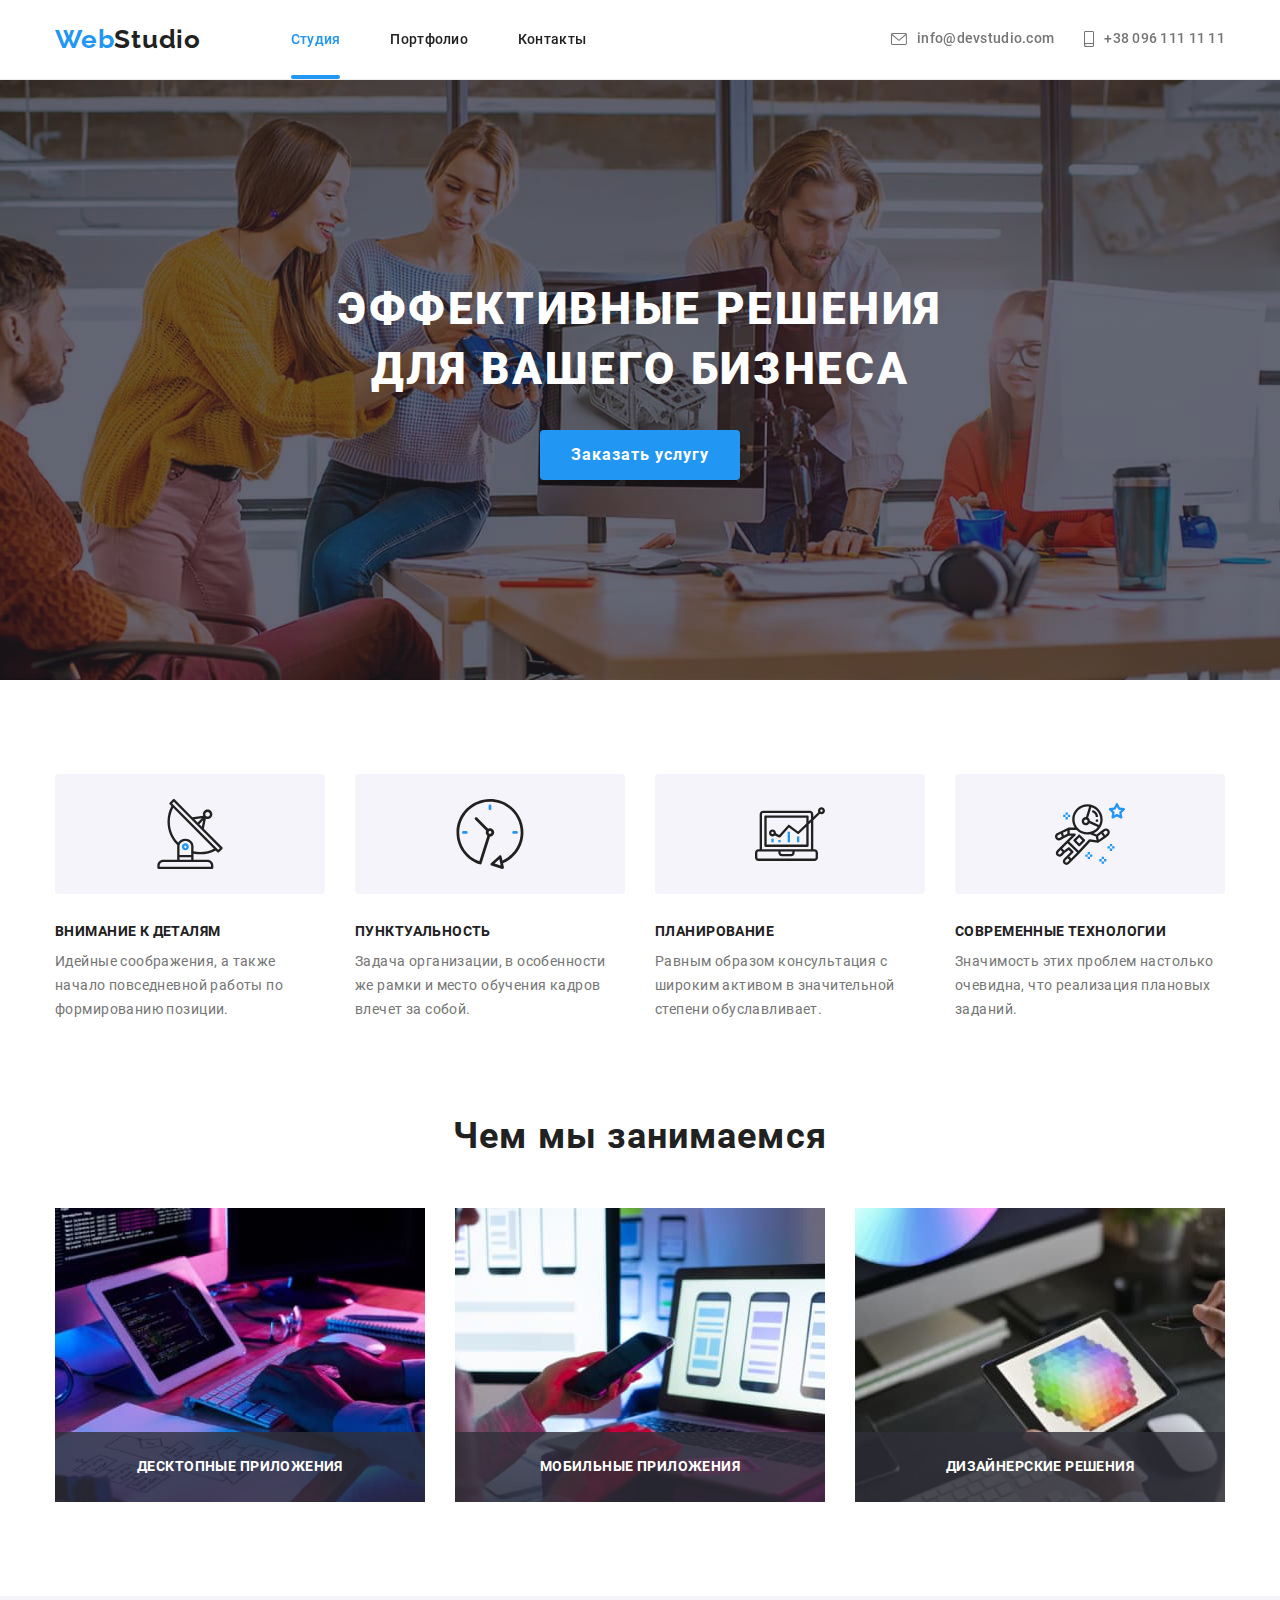
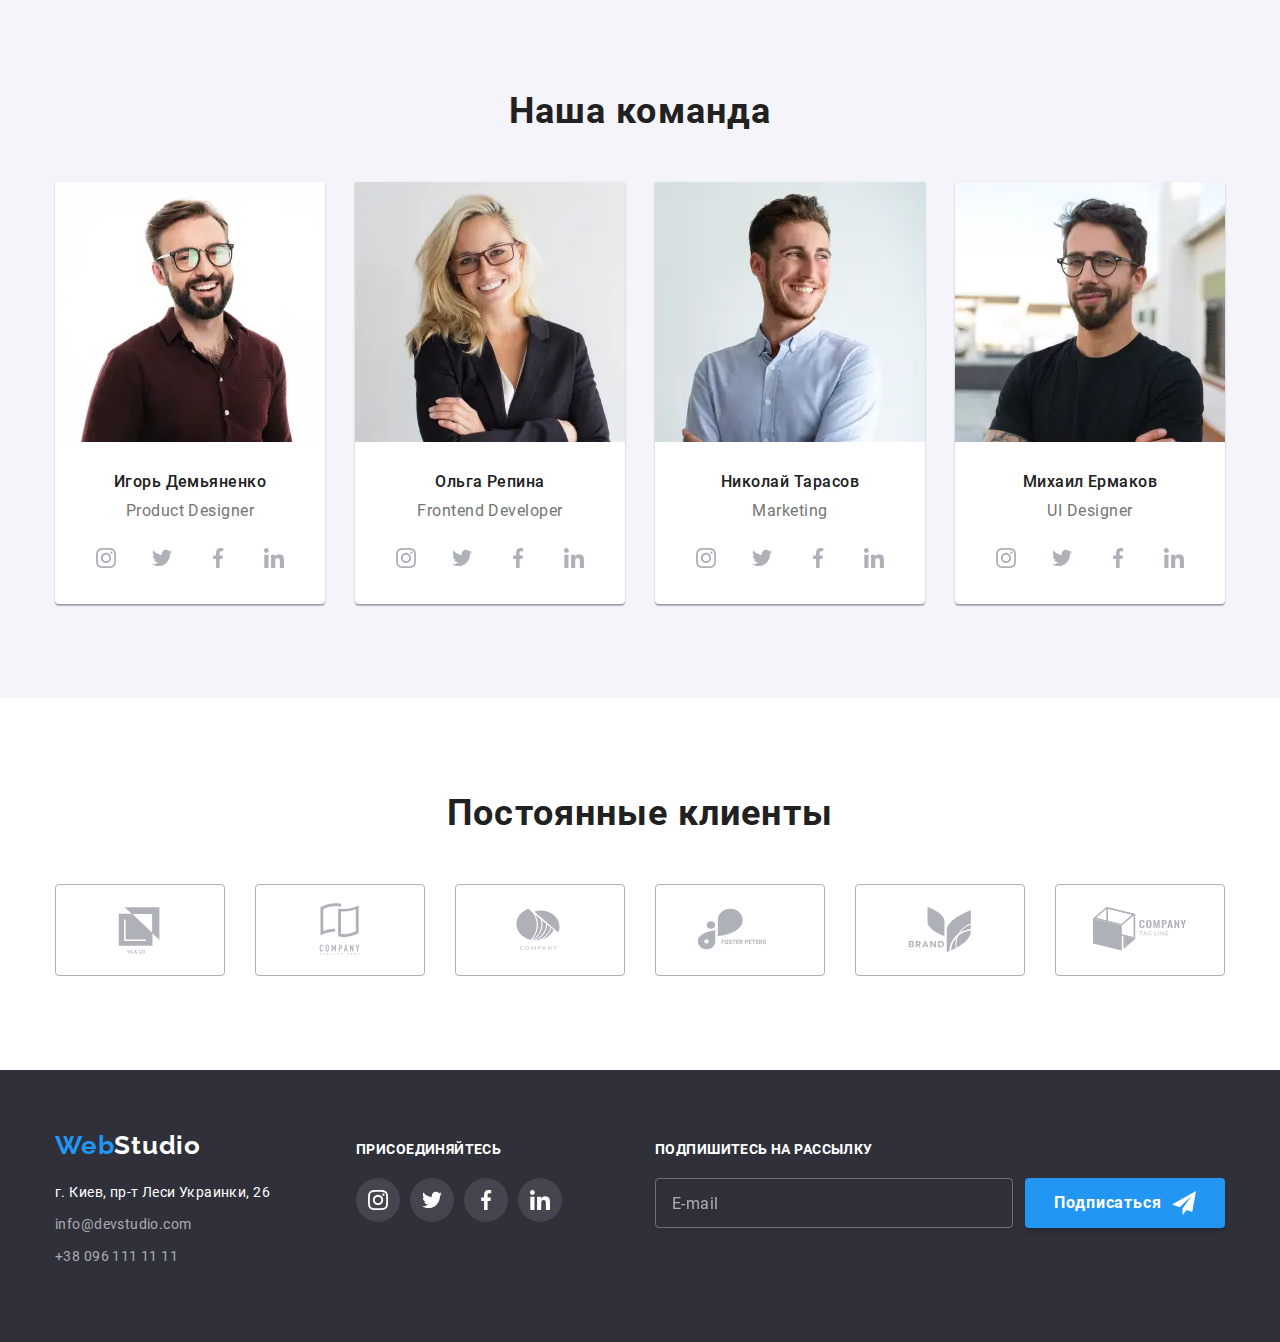
==== commit f8f871a7: "Adds portfolio adaptive pictures" ====
--- a/index.html
+++ b/index.html
@@ -227,8 +227,8 @@
                   type="image/webp"
                   media="(max-width:767px)"
                   srcset="
-                    ./images/team/webp/member-01-mobile-450.webp     450w,
-                    ./images/team/webp/member-01-mobile-@2x-900.webp 900w
+                    ./images/team/webp/member-01-mobile-450.webp     1x,
+                    ./images/team/webp/member-01-mobile-@2x-900.webp 2x
                   "
                 />
 
@@ -236,8 +236,8 @@
                   type="image/webp"
                   media="(min-width:768px) and (max-width:1199px)"
                   srcset="
-                    ./images/team/webp/member-01-tablet-354.webp     354w,
-                    ./images/team/webp/member-01-tablet-@2x-708.webp 708w
+                    ./images/team/webp/member-01-tablet-354.webp     1x,
+                    ./images/team/webp/member-01-tablet-@2x-708.webp 2x
                   "
                 />
 
@@ -245,8 +245,8 @@
                   type="image/webp"
                   media="(min-width:1200px)"
                   srcset="
-                    ./images/team/webp/member-01-desktop-270.webp     270w,
-                    ./images/team/webp/member-01-desktop-@2x-540.webp 540w
+                    ./images/team/webp/member-01-desktop-270.webp     1x,
+                    ./images/team/webp/member-01-desktop-@2x-540.webp 2x
                   "
                 />
                 <img
@@ -260,6 +260,7 @@
                   "
                   src="./images/team/member-01-mobile-450.jpg"
                   alt="Фото Игоря Д."
+                  sizes="(min-width:1200px) 25vw, (min-width:768px) 50vw, 100vw"
                 />
               </picture>
               <div class="members__info">
@@ -304,8 +305,8 @@
                   type="image/webp"
                   media="(max-width:767px)"
                   srcset="
-                    ./images/team/webp/member-02-mobile-450.webp     450w,
-                    ./images/team/webp/member-02-mobile-@2x-900.webp 900w
+                    ./images/team/webp/member-02-mobile-450.webp     1x,
+                    ./images/team/webp/member-02-mobile-@2x-900.webp 2x
                   "
                 />
 
@@ -313,8 +314,8 @@
                   type="image/webp"
                   media="(min-width:768px) and (max-width:1199px)"
                   srcset="
-                    ./images/team/webp/member-02-tablet-354.webp     354w,
-                    ./images/team/webp/member-02-tablet-@2x-708.webp 708w
+                    ./images/team/webp/member-02-tablet-354.webp     1x,
+                    ./images/team/webp/member-02-tablet-@2x-708.webp 2x
                   "
                 />
 
@@ -322,8 +323,8 @@
                   type="image/webp"
                   media="(min-width:1200px)"
                   srcset="
-                    ./images/team/webp/member-02-desktop-270.webp     270w,
-                    ./images/team/webp/member-02-desktop-@2x-540.webp 540w
+                    ./images/team/webp/member-02-desktop-270.webp     1x,
+                    ./images/team/webp/member-02-desktop-@2x-540.webp 2x
                   "
                 />
                 <img
@@ -337,6 +338,7 @@
                   "
                   src="./images/team/member-02-mobile-450.jpg"
                   alt="Фото Ольги Р."
+                  sizes="(min-width:1200px) 25vw, (min-width:768px) 50vw, 100vw"
                 />
               </picture>
               <div class="members__info">
@@ -381,8 +383,8 @@
                   type="image/webp"
                   media="(max-width:767px)"
                   srcset="
-                    ./images/team/webp/member-03-mobile-450.webp     450w,
-                    ./images/team/webp/member-03-mobile-@2x-900.webp 900w
+                    ./images/team/webp/member-03-mobile-450.webp     1x,
+                    ./images/team/webp/member-03-mobile-@2x-900.webp 2x
                   "
                 />
 
@@ -390,8 +392,8 @@
                   type="image/webp"
                   media="(min-width:768px) and (max-width:1199px)"
                   srcset="
-                    ./images/team/webp/member-03-tablet-354.webp     354w,
-                    ./images/team/webp/member-03-tablet-@2x-708.webp 708w
+                    ./images/team/webp/member-03-tablet-354.webp     1x,
+                    ./images/team/webp/member-03-tablet-@2x-708.webp 2x
                   "
                 />
 
@@ -399,8 +401,8 @@
                   type="image/webp"
                   media="(min-width:1200px)"
                   srcset="
-                    ./images/team/webp/member-03-desktop-270.webp     270w,
-                    ./images/team/webp/member-03-desktop-@2x-540.webp 540w
+                    ./images/team/webp/member-03-desktop-270.webp     1x,
+                    ./images/team/webp/member-03-desktop-@2x-540.webp 2x
                   "
                 />
                 <img
@@ -414,6 +416,7 @@
                   "
                   src="./images/team/member-03-mobile-450.jpg"
                   alt="Фото Николая Т."
+                  sizes="(min-width:1200px) 25vw, (min-width:768px) 50vw, 100vw"
                 />
               </picture>
               <div class="members__info">
@@ -458,8 +461,8 @@
                   type="image/webp"
                   media="(max-width:767px)"
                   srcset="
-                    ./images/team/webp/member-04-mobile-450.webp     450w,
-                    ./images/team/webp/member-04-mobile-@2x-900.webp 900w
+                    ./images/team/webp/member-04-mobile-450.webp     1x,
+                    ./images/team/webp/member-04-mobile-@2x-900.webp 2x
                   "
                 />
 
@@ -467,8 +470,8 @@
                   type="image/webp"
                   media="(min-width:768px) and (max-width:1199px)"
                   srcset="
-                    ./images/team/webp/member-04-tablet-354.webp     354w,
-                    ./images/team/webp/member-04-tablet-@2x-708.webp 708w
+                    ./images/team/webp/member-04-tablet-354.webp     1x,
+                    ./images/team/webp/member-04-tablet-@2x-708.webp 2x
                   "
                 />
 
@@ -476,8 +479,8 @@
                   type="image/webp"
                   media="(min-width:1200px)"
                   srcset="
-                    ./images/team/webp/member-04-desktop-270.webp     270w,
-                    ./images/team/webp/member-04-desktop-@2x-540.webp 540w
+                    ./images/team/webp/member-04-desktop-270.webp     1x,
+                    ./images/team/webp/member-04-desktop-@2x-540.webp 2x
                   "
                 />
                 <img
@@ -491,6 +494,7 @@
                   "
                   src="./images/team/member-04-mobile-450.jpg"
                   alt="Фото Михаила Е."
+                  sizes="(min-width:1200px) 25vw, (min-width:768px) 50vw, 100vw"
                 />
               </picture>
               <div class="members__info">
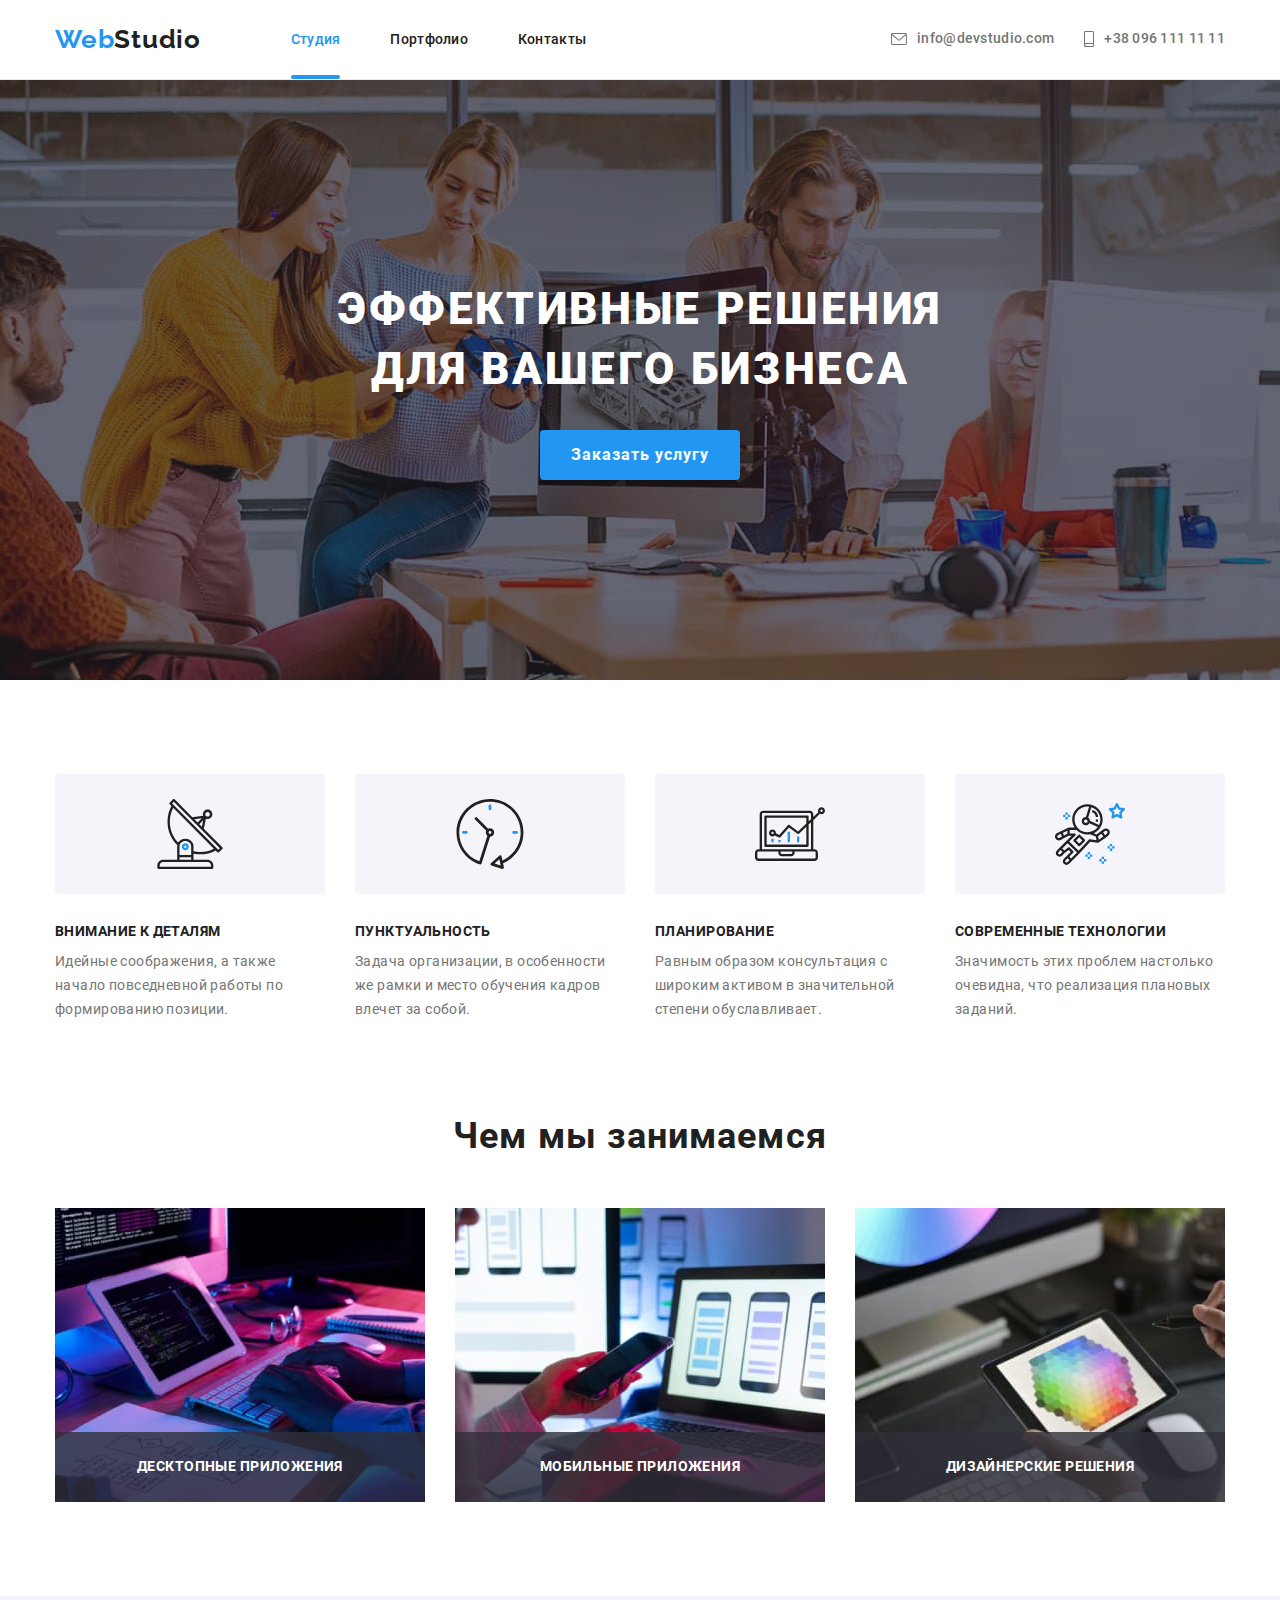
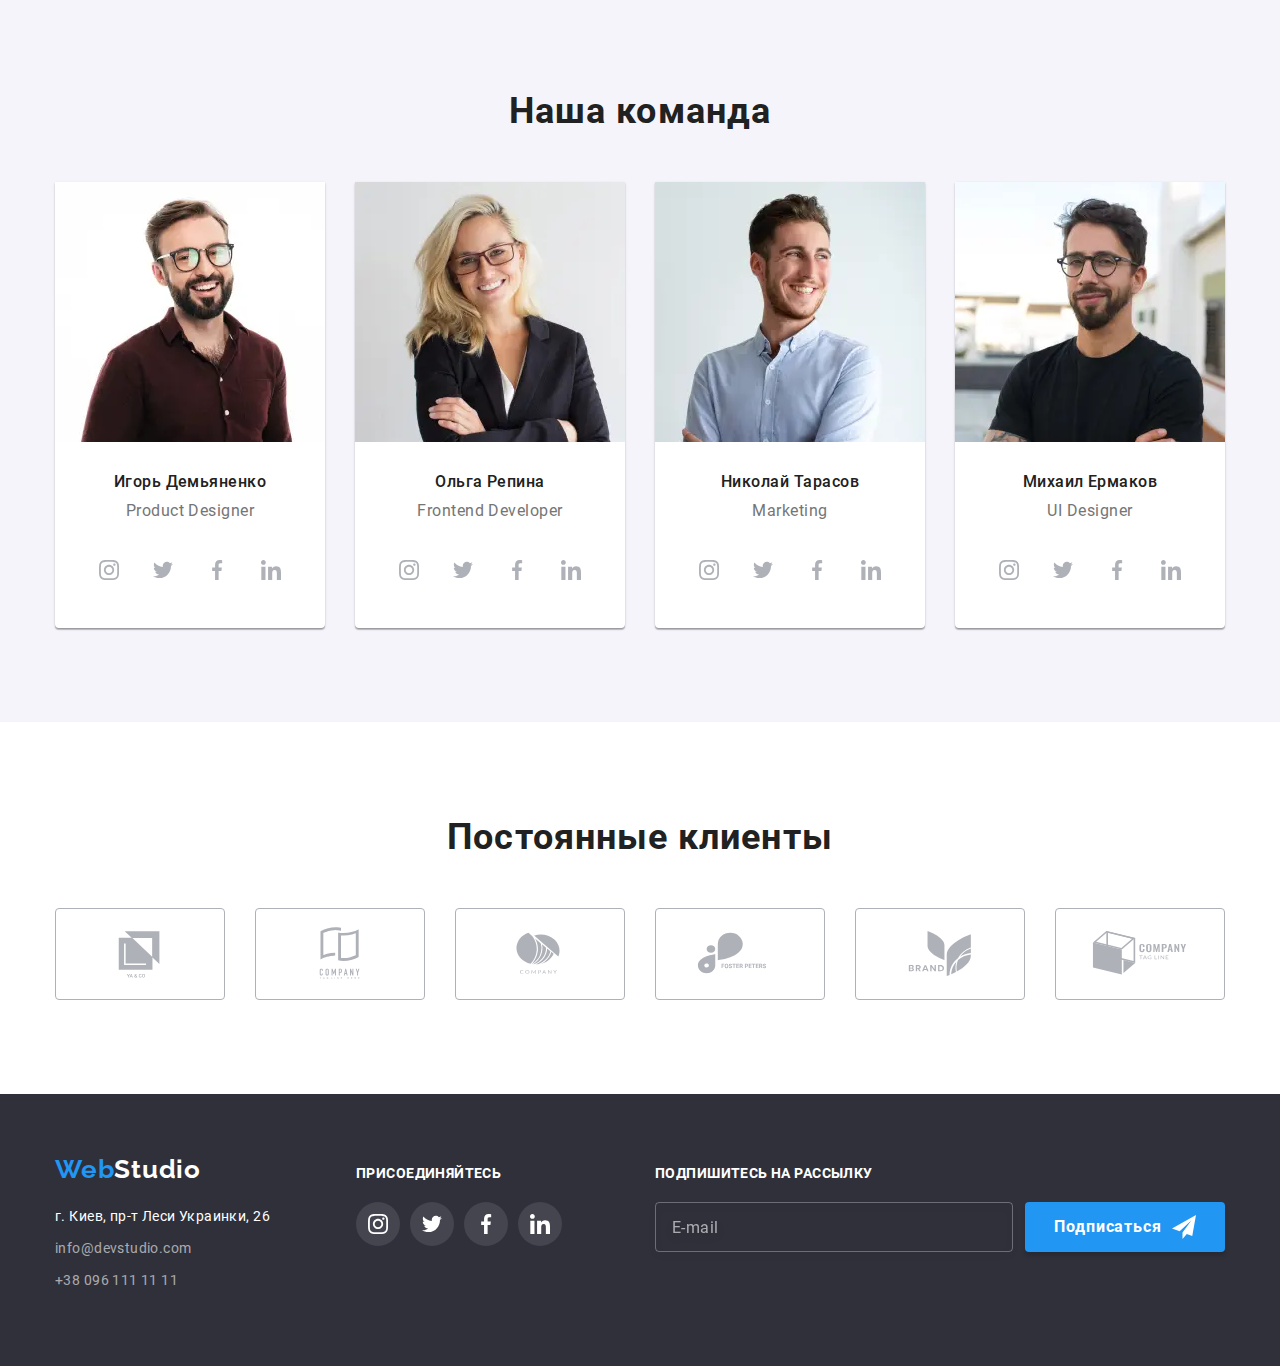
==== commit 64828326: "Adjusts mobile menu with 320-width screen" ====
--- a/index.html
+++ b/index.html
@@ -750,11 +750,10 @@
               <svg class="modal__icon-checked" width="16" height="15">
                 <use href="./images/icons.svg#icon-checked-box"></use>
               </svg>
-              <span class="modal__agree-text"
-                >Соглашаюсь с рассылкой и принимаю&nbsp;</span
-              >
-              <span class="modal__agree-link">
-                <a class="link" href="">Условия договора</a>
+              <span> Соглашаюсь с рассылкой </span>
+              <span> и принимаю&nbsp; </span>
+              <span>
+                <a class="modal__agree-link" href="">Условия договора</a>
               </span>
             </label>
           </div>
--- a/css/main.min.css
+++ b/css/main.min.css
@@ -1 +1 @@
-/*! modern-normalize v1.1.0 | MIT License | https://github.com/sindresorhus/modern-normalize */*,::before,::after{-webkit-box-sizing:border-box;box-sizing:border-box}html{line-height:1.15;-webkit-text-size-adjust:100%;-moz-tab-size:4;-o-tab-size:4;tab-size:4}body{margin:0;font-family:system-ui,-apple-system,"Segoe UI",Roboto,Helvetica,Arial,sans-serif,"Apple Color Emoji","Segoe UI Emoji"}hr{height:0;color:inherit}abbr[title]{-webkit-text-decoration:underline dotted;text-decoration:underline dotted}b,strong{font-weight:bolder}code,kbd,samp,pre{font-family:ui-monospace,SFMono-Regular,Consolas,"Liberation Mono",Menlo,monospace;font-size:1em}small{font-size:80%}sub,sup{font-size:75%;line-height:0;position:relative;vertical-align:baseline}sub{bottom:-0.25em}sup{top:-0.5em}table{text-indent:0;border-color:inherit}button,input,optgroup,select,textarea{font-family:inherit;font-size:100%;line-height:1.15;margin:0}button,select{text-transform:none}button,[type=button],[type=reset],[type=submit]{-webkit-appearance:button}::-moz-focus-inner{border-style:none;padding:0}:-moz-focusring{outline:1px dotted ButtonText}:-moz-ui-invalid{box-shadow:none}legend{padding:0}progress{vertical-align:baseline}::-webkit-inner-spin-button,::-webkit-outer-spin-button{height:auto}[type=search]{-webkit-appearance:textfield;outline-offset:-2px}::-webkit-search-decoration{-webkit-appearance:none}::-webkit-file-upload-button{-webkit-appearance:button;font:inherit}summary{display:list-item}@font-face{font-family:"Roboto";font-style:normal;font-weight:400;src:url("../fonts/roboto-v30-latin_cyrillic-regular.eot");src:local(""),url("../fonts/roboto-v30-latin_cyrillic-regular.eot?#iefix") format("embedded-opentype"),url("../fonts/roboto-v30-latin_cyrillic-regular.woff2") format("woff2"),url("../fonts/roboto-v30-latin_cyrillic-regular.woff") format("woff"),url("../fonts/roboto-v30-latin_cyrillic-regular.ttf") format("truetype"),url("../fonts/roboto-v30-latin_cyrillic-regular.svg#Roboto") format("svg")}@font-face{font-family:"Roboto";font-style:normal;font-weight:500;src:url("../fonts/roboto-v30-latin_cyrillic-500.eot");src:local(""),url("../fonts/roboto-v30-latin_cyrillic-500.eot?#iefix") format("embedded-opentype"),url("../fonts/roboto-v30-latin_cyrillic-500.woff2") format("woff2"),url("../fonts/roboto-v30-latin_cyrillic-500.woff") format("woff"),url("../fonts/roboto-v30-latin_cyrillic-500.ttf") format("truetype"),url("../fonts/roboto-v30-latin_cyrillic-500.svg#Roboto") format("svg")}@font-face{font-family:"Roboto";font-style:normal;font-weight:700;src:url("../fonts/roboto-v30-latin_cyrillic-700.eot");src:local(""),url("../fonts/roboto-v30-latin_cyrillic-700.eot?#iefix") format("embedded-opentype"),url("../fonts/roboto-v30-latin_cyrillic-700.woff2") format("woff2"),url("../fonts/roboto-v30-latin_cyrillic-700.woff") format("woff"),url("../fonts/roboto-v30-latin_cyrillic-700.ttf") format("truetype"),url("../fonts/roboto-v30-latin_cyrillic-700.svg#Roboto") format("svg")}@font-face{font-family:"Roboto";font-style:normal;font-weight:900;src:url("../fonts/roboto-v30-latin_cyrillic-900.eot");src:local(""),url("../fonts/roboto-v30-latin_cyrillic-900.eot?#iefix") format("embedded-opentype"),url("../fonts/roboto-v30-latin_cyrillic-900.woff2") format("woff2"),url("../fonts/roboto-v30-latin_cyrillic-900.woff") format("woff"),url("../fonts/roboto-v30-latin_cyrillic-900.ttf") format("truetype"),url("../fonts/roboto-v30-latin_cyrillic-900.svg#Roboto") format("svg")}@font-face{font-family:"Raleway";font-style:normal;font-weight:700;src:url("../fonts/raleway-v27-latin-700.eot");src:local(""),url("../fonts/raleway-v27-latin-700.eot?#iefix") format("embedded-opentype"),url("../fonts/raleway-v27-latin-700.woff2") format("woff2"),url("../fonts/raleway-v27-latin-700.woff") format("woff"),url("../fonts/raleway-v27-latin-700.ttf") format("truetype"),url("../fonts/raleway-v27-latin-700.svg#Raleway") format("svg")}:root{--main-text: #757575;--white-text: #ffffff;--secondary-text: #212121;--accent: #2196f3;--grey-accent: #f5f4fa;--grey-social: #afb1b8;--duration: cubic-bezier(0.4, 0, 0.2, 1);--speed: 250ms}.visually-hidden,.values__title--visually-hidden{position:absolute;width:1px;height:1px;margin:-1px;border:0;padding:0;white-space:nowrap;-webkit-clip-path:inset(100%);clip-path:inset(100%);clip:rect(0 0 0 0);overflow:hidden}.services__title,.team__title,.clients__title{margin-bottom:30px;font-size:28px;line-height:1.18;text-align:center;letter-spacing:.03em;color:var(--secondary-text)}@media screen and (min-width: 1200px){.services__title,.team__title,.clients__title{font-size:36px;line-height:1.17;margin-bottom:50px}}.join-social__title,.subscription__title{color:var(--white-text);font-size:14px;line-height:1.14;letter-spacing:.03em;text-transform:uppercase}.join-social__link{display:-webkit-box;display:-ms-flexbox;display:flex;-webkit-box-align:center;-ms-flex-align:center;align-items:center;-webkit-box-pack:center;-ms-flex-pack:center;justify-content:center;width:44px;height:44px;border-radius:50%}html{-webkit-box-sizing:border-box;box-sizing:border-box}img{display:block;max-width:100%;height:auto}*,*::before,*::after{-webkit-box-sizing:inherit;box-sizing:inherit}p,h1,h2,h3,h4,h5,h6{margin:0}ul{margin:0;padding-left:0;list-style:none}.page{background-color:#fff;color:var(--main-text);font-family:Roboto,sans-serif}@media screen and (min-width: 1200px){.page{padding-left:0;padding-right:0}}.page.no-scroll{overflow:hidden}a{text-decoration:none}.container{padding:60px 15px;margin:0 auto;width:100%}@media screen and (min-width: 480px){.container{max-width:480px}}@media screen and (min-width: 768px){.container{max-width:768px}}@media screen and (min-width: 1200px){.container{max-width:1200px;padding:94px 15px}}.filter{display:-webkit-box;display:-ms-flexbox;display:flex;-ms-flex-wrap:wrap;flex-wrap:wrap;gap:15px 8px;margin-bottom:40px}@media screen and (min-width: 768px){.filter{-webkit-box-pack:center;-ms-flex-pack:center;justify-content:center}}.filter__btn{padding:6px 22px 6px 22px;color:var(--secondary-text);background-color:var(--grey-accent);font-family:inherit;cursor:pointer;font-weight:500;font-size:16px;line-height:1.63;text-align:center;letter-spacing:.03em;border-radius:4px;border:none;-webkit-transition:background-color var(--speed) var(--duration),color var(--speed) var(--duration),-webkit-box-shadow var(--speed) var(--duration);transition:background-color var(--speed) var(--duration),color var(--speed) var(--duration),-webkit-box-shadow var(--speed) var(--duration);transition:background-color var(--speed) var(--duration),color var(--speed) var(--duration),box-shadow var(--speed) var(--duration);transition:background-color var(--speed) var(--duration),color var(--speed) var(--duration),box-shadow var(--speed) var(--duration),-webkit-box-shadow var(--speed) var(--duration)}.filter__btn:hover,.filter__btn:focus,.filter__btn--active{color:var(--white-text);background-color:var(--accent);-webkit-box-shadow:0px 3px 1px rgba(0,0,0,.1),0px 1px 2px rgba(0,0,0,.08),0px 2px 2px rgba(0,0,0,.12);box-shadow:0px 3px 1px rgba(0,0,0,.1),0px 1px 2px rgba(0,0,0,.08),0px 2px 2px rgba(0,0,0,.12)}.header__contacts{display:-webkit-box;display:-ms-flexbox;display:flex;-webkit-box-orient:vertical;-webkit-box-direction:normal;-ms-flex-direction:column;flex-direction:column}@media screen and (max-width: 767px){.header__contacts{-webkit-box-orient:vertical;-webkit-box-direction:reverse;-ms-flex-direction:column-reverse;flex-direction:column-reverse;gap:32px}}@media screen and (min-width: 768px){.header__contacts{margin-left:84px;gap:10px}}@media screen and (min-width: 1200px){.header__contacts{margin-left:305px;gap:30px;-webkit-box-orient:horizontal;-webkit-box-direction:normal;-ms-flex-direction:row;flex-direction:row}}.contacts__link{font-weight:500;color:var(--main-text);letter-spacing:.02em;-webkit-transition:color var(--speed) var(--duration);transition:color var(--speed) var(--duration)}.contacts__link:hover,.contacts__link:focus{color:var(--accent)}@media screen and (max-width: 767px){.contacts__link{color:var(--accent);font-size:34px;line-height:1.18}}@media screen and (max-width: 376px){.contacts__link{font-size:26px;line-height:1.18}}@media screen and (max-width: 767px){.contacts__link--mail-grey{font-size:24px;line-height:1.17;letter-spacing:.02em;color:var(--main-text)}}@media screen and (min-width: 768px){.contacts__link{display:-webkit-box;display:-ms-flexbox;display:flex;-webkit-box-align:center;-ms-flex-align:center;align-items:center;font-size:12px;line-height:1.17;letter-spacing:.02em}}@media screen and (min-width: 1200px){.contacts__link{font-size:14px;line-height:1.14;letter-spacing:.02em}}.contacts__icon{fill:currentColor;margin-right:10px}@media screen and (max-width: 767px){.contacts__icon{display:none}}.footer__connect{margin-right:auto}@media screen and (max-width: 1199px){.footer__connect{margin-bottom:60px}}.footer__contacts{margin-top:8px}.footer__contacts .contacts__item--footer+.contacts__item--footer{margin-top:8px}.contacts__link--footer{color:rgba(255,255,255,.6);font-style:normal;font-weight:400;font-size:14px;line-height:1.71;letter-spacing:.03em;-webkit-transition:color var(--speed) var(--duration);transition:color var(--speed) var(--duration)}.contacts__link--footer:hover,.contacts__link--footer:focus{color:var(--accent)}@media screen and (min-width: 768px){.footer__container{padding-left:76px;padding-right:89px;display:-webkit-box;display:-ms-flexbox;display:flex;-webkit-box-pack:center;-ms-flex-pack:center;justify-content:center;-ms-flex-wrap:wrap;flex-wrap:wrap}}@media screen and (min-width: 1200px){.footer__container{-ms-flex-wrap:wrap;flex-wrap:wrap;padding:60px 15px;-webkit-box-align:baseline;-ms-flex-align:baseline;align-items:baseline}}.footer{background-color:#2f303a}@media screen and (max-width: 767px){.footer{text-align:center}}.address{margin-top:20px}.addresss__text{color:var(--white-text);font-style:normal;font-size:14px;line-height:1.71;letter-spacing:.03em}.header{border-bottom:1px solid #ececec}.header__container{position:relative;display:-webkit-box;display:-ms-flexbox;display:flex;-webkit-box-align:center;-ms-flex-align:center;align-items:center;padding-top:10px;padding-bottom:10px;-webkit-box-pack:justify;-ms-flex-pack:justify;justify-content:space-between}@media screen and (min-width: 768px){.header__container{padding-top:20px;padding-bottom:20px}}@media screen and (min-width: 1200px){.header__container{padding-top:24px;padding-bottom:24px}}.logo{display:inline-block;color:var(--accent);font-family:Raleway,sans-serif;font-weight:700;font-size:26px;line-height:1.19;letter-spacing:.03em}@media screen and (max-width: 1199px){.logo{font-size:24px;line-height:1.17}}.logo__text--black{display:inline-block;color:var(--secondary-text);font-family:Raleway,sans-serif;font-weight:700;font-size:26px;line-height:1.19;letter-spacing:.03em}@media screen and (max-width: 1199px){.logo__text--black{font-size:24px;line-height:1.17}}.logo__text--white{display:inline-block;color:var(--white-text);font-family:Raleway,sans-serif;font-weight:700;font-size:26px;line-height:1.19;letter-spacing:.03em}@media screen and (max-width: 1199px){.logo__text--white{font-size:24px;line-height:1.17}}.backdrop{position:fixed;top:0;left:0;width:100%;height:100%;padding-top:93px;padding-right:15px;padding-left:15px;overflow-y:scroll;background-color:rgba(0,0,0,.2);opacity:1;-webkit-transition:opacity var(--speed) var(--duration);transition:opacity var(--speed) var(--duration)}.backdrop.is-hidden{opacity:0;pointer-events:none}.backdrop.is-hidden .modal{-webkit-transform:translate(-50%, -50%) scale(0.9);transform:translate(-50%, -50%) scale(0.9)}.modal{position:relative;width:100%;padding:40px;margin:0 auto;background-color:var(--white-text);-webkit-box-shadow:0px 1px 3px rgba(0,0,0,.12),0px 1px 1px rgba(0,0,0,.14),0px 2px 1px rgba(0,0,0,.2);box-shadow:0px 1px 3px rgba(0,0,0,.12),0px 1px 1px rgba(0,0,0,.14),0px 2px 1px rgba(0,0,0,.2);border-radius:4px;-webkit-transition:-webkit-transform var(--speed) var(--duration);transition:-webkit-transform var(--speed) var(--duration);transition:transform var(--speed) var(--duration);transition:transform var(--speed) var(--duration), -webkit-transform var(--speed) var(--duration)}@media screen and (max-width: 1199px){.modal{max-width:450px}}@media screen and (min-width: 1200px){.modal{max-width:528px}}.close-btn{position:absolute;display:-webkit-box;display:-ms-flexbox;display:flex;-webkit-box-align:center;-ms-flex-align:center;align-items:center;-webkit-box-pack:center;-ms-flex-pack:center;justify-content:center;top:8px;right:8px;width:30px;height:30px;border:1px solid rgba(0,0,0,.1);border-radius:50%;fill:#000;background-color:var(--white-text);cursor:pointer;-webkit-transition:fill var(--speed) var(--duration),-webkit-box-shadow var(--speed) var(--duration);transition:fill var(--speed) var(--duration),-webkit-box-shadow var(--speed) var(--duration);transition:fill var(--speed) var(--duration),box-shadow var(--speed) var(--duration);transition:fill var(--speed) var(--duration),box-shadow var(--speed) var(--duration),-webkit-box-shadow var(--speed) var(--duration)}.close-btn:hover,.close-btn:focus{-webkit-box-shadow:0px 2px 2px rgba(0,0,0,.15);box-shadow:0px 2px 2px rgba(0,0,0,.15);fill:var(--accent)}.modal__btn{width:200px;height:50px;left:700px;top:712px;display:block;-ms-flex-item-align:center;align-self:center;background-color:var(--accent);-webkit-box-shadow:0px 4px 4px rgba(0,0,0,.15);box-shadow:0px 4px 4px rgba(0,0,0,.15);border-radius:4px;border:none;cursor:pointer;font-weight:700;font-size:16px;line-height:1.88;letter-spacing:.06em;color:var(--white-text);-webkit-transition:background-color var(--speed) var(--duration);transition:background-color var(--speed) var(--duration)}.modal__btn:hover,.modal__btn:focus{background-color:#188ce8}.modal__form{display:-webkit-box;display:-ms-flexbox;display:flex;-webkit-box-orient:vertical;-webkit-box-direction:normal;-ms-flex-direction:column;flex-direction:column}.modal__title{margin-bottom:12px;font-size:20px;line-height:1.15;text-align:center;letter-spacing:.03em;color:var(--secondary-text)}.modal__field:not(:last-child){display:-webkit-box;display:-ms-flexbox;display:flex;-webkit-box-orient:vertical;-webkit-box-direction:normal;-ms-flex-direction:column;flex-direction:column;margin-bottom:10px}.modal__label{font-size:12px;line-height:1.17;letter-spacing:.01em;color:var(--main-text)}.modal__input{padding-left:35px;padding-right:15px;display:block;height:40px;width:100%;border:1px solid rgba(33,33,33,.2);border-radius:4px;color:var(--secondary-text);outline:none;-webkit-transition:border-color var(--speed) var(--duration);transition:border-color var(--speed) var(--duration)}.modal__input:focus{border:1px solid var(--accent)}.modal__input:focus+.modal__icon{fill:var(--accent)}.modal__input.textarea{height:120px;padding:12px;resize:none}.modal__block{position:relative;margin-top:4px}.modal__icon{position:absolute;left:12px;top:50%;-webkit-transform:translateY(-50%);transform:translateY(-50%);-webkit-transition:fill var(--speed) var(--duration);transition:fill var(--speed) var(--duration)}.modal__field .textarea::-webkit-input-placeholder{font-size:14px;line-height:1.14;letter-spacing:.01em;color:rgba(117,117,117,.5)}.modal__field .textarea::-moz-placeholder{font-size:14px;line-height:1.14;letter-spacing:.01em;color:rgba(117,117,117,.5)}.modal__field .textarea:-ms-input-placeholder{font-size:14px;line-height:1.14;letter-spacing:.01em;color:rgba(117,117,117,.5)}.modal__field .textarea::-ms-input-placeholder{font-size:14px;line-height:1.14;letter-spacing:.01em;color:rgba(117,117,117,.5)}.modal__field .textarea::placeholder{font-size:14px;line-height:1.14;letter-spacing:.01em;color:rgba(117,117,117,.5)}.modal__agree{display:-webkit-box;display:-ms-flexbox;display:flex;-webkit-box-align:center;-ms-flex-align:center;align-items:center;margin-top:20px;margin-bottom:30px;font-size:12px;line-height:1.17;letter-spacing:.03em}@media screen and (min-width: 1200px){.modal__agree{margin-left:12px;font-size:14px;line-height:1.71}}.modal__agree-label{position:relative;-ms-flex-wrap:wrap;flex-wrap:wrap;display:-webkit-box;display:-ms-flexbox;display:flex;-webkit-box-align:center;-ms-flex-align:center;align-items:center}.modal__agree-link .link{color:var(--accent);text-decoration:underline;-webkit-transition:-webkit-text-decoration var(--speed) var(--duration);transition:-webkit-text-decoration var(--speed) var(--duration);transition:text-decoration var(--speed) var(--duration);transition:text-decoration var(--speed) var(--duration), -webkit-text-decoration var(--speed) var(--duration)}.modal__agree-link .link:hover{-webkit-text-decoration-color:rgba(0,0,0,0);text-decoration-color:rgba(0,0,0,0)}.modal__icon-frame{margin-right:8px;opacity:1;-webkit-transition:fill var(--speed) var(--duration),opacity var(--speed) var(--duration),-webkit-box-shadow var(--speed) var(--duration);transition:fill var(--speed) var(--duration),opacity var(--speed) var(--duration),-webkit-box-shadow var(--speed) var(--duration);transition:fill var(--speed) var(--duration),box-shadow var(--speed) var(--duration),opacity var(--speed) var(--duration);transition:fill var(--speed) var(--duration),box-shadow var(--speed) var(--duration),opacity var(--speed) var(--duration),-webkit-box-shadow var(--speed) var(--duration)}.modal__checkbox:hover+.modal__icon-frame{-webkit-box-shadow:0px 3px 3px rgba(0,0,0,.15);box-shadow:0px 3px 3px rgba(0,0,0,.15)}.modal__checkbox:focus+.modal__icon-frame{-webkit-box-shadow:0px 2px 2px rgba(0,0,0,.15);box-shadow:0px 2px 2px rgba(0,0,0,.15);fill:var(--accent)}.modal__checkbox:checked+.modal__icon-frame{opacity:0}.modal__icon-checked{position:absolute;top:0;left:0;margin-right:8px;opacity:0;-webkit-transition:opacity var(--speed) var(--duration);transition:opacity var(--speed) var(--duration)}.modal__checkbox:checked~.modal__icon-checked{opacity:1}.menu{display:-webkit-box;display:-ms-flexbox;display:flex;-webkit-box-align:center;-ms-flex-align:center;align-items:center;-webkit-box-pack:justify;-ms-flex-pack:justify;justify-content:space-between;z-index:2}@media screen and (max-width: 767px){.menu{position:fixed;display:none;top:0;left:0;width:100%;height:100%;padding:48px 40px;background-color:var(--white-text)}.menu.is-open{display:-webkit-box;display:-ms-flexbox;display:flex;-webkit-box-orient:vertical;-webkit-box-direction:normal;-ms-flex-direction:column;flex-direction:column;-webkit-box-align:start;-ms-flex-align:start;align-items:flex-start;-webkit-box-pack:start;-ms-flex-pack:start;justify-content:flex-start}}.menu__btn{z-index:3;top:10px;right:15px;display:-webkit-inline-box;display:-ms-inline-flexbox;display:inline-flex;margin:0;padding:0;border:0;color:var(--secondary-text);background-color:rgba(0,0,0,0);-webkit-transition:color var(--speed) var(--duration);transition:color var(--speed) var(--duration)}.menu__btn:hover,.menu__btn:focus{color:var(--accent);-webkit-transition:color var(--speed) var(--duration);transition:color var(--speed) var(--duration)}@media screen and (min-width: 768px){.menu__btn{display:none}}.menu__icon{fill:currentColor}.menu__btn .menu__cross{display:none}.menu__btn.is-open{color:var(--secondary-text);-webkit-transition:color var(--speed) var(--duration);transition:color var(--speed) var(--duration)}.menu__btn.is-open:hover,.menu__btn.is-open:focus{color:var(--accent);-webkit-transition:color var(--speed) var(--duration);transition:color var(--speed) var(--duration)}.menu__btn.is-open .menu__cross{display:block}.menu__btn.is-open .menu__lines{display:none}@media screen and (max-width: 767px){.header__navigation{-webkit-box-flex:1;-ms-flex-positive:1;flex-grow:1}}.navigation__list{display:-webkit-box;display:-ms-flexbox;display:flex;gap:50px}@media screen and (max-width: 767px){.navigation__list{-webkit-box-orient:vertical;-webkit-box-direction:normal;-ms-flex-direction:column;flex-direction:column;gap:32px}}.navigation__link{font-weight:500;font-size:14px;line-height:1.14;letter-spacing:.02em;color:var(--secondary-text);position:relative;-webkit-transition:color var(--speed) var(--duration);transition:color var(--speed) var(--duration)}.navigation__link:hover,.navigation__link:focus{color:var(--accent)}@media screen and (min-width: 768px){.navigation__link{padding-top:32px;padding-bottom:32px}}.navigation__link--current{color:var(--accent)}@media screen and (min-width: 768px){.navigation__link--current::after{content:"";position:absolute;left:0;bottom:0;width:100%;border-radius:2px;height:4px;background:var(--accent)}}@media screen and (max-width: 767px){.navigation__link{font-size:40px;line-height:1.18}}.profiles{display:-webkit-box;display:-ms-flexbox;display:flex;margin-top:64px;-ms-flex-wrap:wrap;flex-wrap:wrap}@media screen and (min-width: 768px){.profiles{display:none}}.profiles__item:not(:first-child){padding-left:10px}.profiles__item:not(:last-child){border-right:1px solid rgba(33,33,33,.2);padding-right:10px}.profiles__link{font-weight:500;font-size:18px;line-height:1.22;letter-spacing:.02em;color:var(--accent)}@media screen and (max-width: 1199px){.join-social{text-align:center}}.join-social__list{margin-top:20px;margin-bottom:60px;display:-webkit-box;display:-ms-flexbox;display:flex;-webkit-box-pack:center;-ms-flex-pack:center;justify-content:center}.join-social__item{margin-right:10px}.join-social__item:last-child{margin-right:0}.join-social__link{color:var(--white-text);background-color:rgba(255,255,255,.1);-webkit-transition:background-color var(--speed) var(--duration);transition:background-color var(--speed) var(--duration)}.join-social__link:hover,.join-social__link:focus{background-color:var(--accent);color:var(--white-text)}.join-social__icon{fill:currentColor}.member-social{display:-webkit-box;display:-ms-flexbox;display:flex;-webkit-box-pack:center;-ms-flex-pack:center;justify-content:center;gap:36px}.member-social__link{color:var(--grey-social);-webkit-transition:background-color var(--speed) var(--duration),color var(--speed) var(--duration);transition:background-color var(--speed) var(--duration),color var(--speed) var(--duration)}.member-social__link:hover,.member-social__link:focus{color:var(--accent)}.member-social__icon{display:-webkit-box;display:-ms-flexbox;display:flex;fill:currentColor}@media screen and (max-width: 1199px){.footer__subscription{text-align:center}}@media screen and (min-width: 1200px){.footer__subscription{margin-left:93px}}.subscription__input{margin-top:20px;display:-webkit-box;display:-ms-flexbox;display:flex;-webkit-box-align:center;-ms-flex-align:center;align-items:center;-webkit-box-orient:vertical;-webkit-box-direction:normal;-ms-flex-direction:column;flex-direction:column}@media screen and (min-width: 1200px){.subscription__input{-webkit-box-orient:horizontal;-webkit-box-direction:normal;-ms-flex-direction:row;flex-direction:row}}.subscription__field{padding-left:16px;padding-right:16px;margin-bottom:20px;height:50px;border:1px solid rgba(255,255,255,.3);-webkit-filter:drop-shadow(0px 4px 4px rgba(0, 0, 0, 0.15));filter:drop-shadow(0px 4px 4px rgba(0, 0, 0, 0.15));color:var(--white-text);border-radius:4px;background-color:rgba(0,0,0,0);outline:none;-webkit-transition:border-color var(--speed) var(--duration);transition:border-color var(--speed) var(--duration)}.subscription__field:focus{border-color:var(--accent)}@media screen and (max-width: 477px){.subscription__field{width:100%}}@media screen and (min-width: 478px){.subscription__field{width:450px}}@media screen and (min-width: 1200px){.subscription__field{width:358px;margin-bottom:0;margin-right:12px}}.subscription__btn{display:-webkit-box;display:-ms-flexbox;display:flex;-webkit-box-align:center;-ms-flex-align:center;align-items:center;-webkit-box-pack:center;-ms-flex-pack:center;justify-content:center;width:200px;height:50px;background:var(--accent);-webkit-box-shadow:0px 4px 4px rgba(0,0,0,.15);box-shadow:0px 4px 4px rgba(0,0,0,.15);border-radius:4px;border:none;font-weight:700;font-size:16px;line-height:1.88px;text-align:center;letter-spacing:.06em;color:var(--white-text);cursor:pointer;-webkit-transition:background-color var(--speed) var(--duration),-webkit-box-shadow var(--speed) var(--duration);transition:background-color var(--speed) var(--duration),-webkit-box-shadow var(--speed) var(--duration);transition:background-color var(--speed) var(--duration),box-shadow var(--speed) var(--duration);transition:background-color var(--speed) var(--duration),box-shadow var(--speed) var(--duration),-webkit-box-shadow var(--speed) var(--duration)}.subscription__btn:hover,.subscription__btn:focus{background-color:#188ce8}.subscription__icon{fill:var(--white-text);margin-left:10px}.subscription__field::-webkit-input-placeholder{font-weight:400;font-size:16px;line-height:1.25;letter-spacing:.03em;color:rgba(255,255,255,.6)}.subscription__field::-moz-placeholder{font-weight:400;font-size:16px;line-height:1.25;letter-spacing:.03em;color:rgba(255,255,255,.6)}.subscription__field:-ms-input-placeholder{font-weight:400;font-size:16px;line-height:1.25;letter-spacing:.03em;color:rgba(255,255,255,.6)}.subscription__field::-ms-input-placeholder{font-weight:400;font-size:16px;line-height:1.25;letter-spacing:.03em;color:rgba(255,255,255,.6)}.subscription__field::placeholder{font-weight:400;font-size:16px;line-height:1.25;letter-spacing:.03em;color:rgba(255,255,255,.6)}.hero__title{margin-bottom:30px;font-weight:900;font-size:26px;line-height:1.62;letter-spacing:.06em;text-transform:uppercase;color:var(--white-text)}@media screen and (min-width: 1200px){.hero__title{font-size:44px;line-height:1.36}}.hero{text-align:center;margin-left:auto;margin-right:auto;max-width:1600px;background-size:cover;background-position:center;background-image:-webkit-gradient(linear, left top, right top, from(rgba(47, 48, 58, 0.4)), to(rgba(47, 48, 58, 0.4))),url("../images/background/hero-mobile-480.jpg");background-image:linear-gradient(to right, rgba(47, 48, 58, 0.4), rgba(47, 48, 58, 0.4)),url("../images/background/hero-mobile-480.jpg")}@media(min-device-pixel-ratio: 2),(-webkit-min-device-pixel-ratio: 2),(min-resolution: 192dpi),(min-resolution: 2dppx){.hero{background-image:-webkit-gradient(linear, left top, right top, from(rgba(47, 48, 58, 0.4)), to(rgba(47, 48, 58, 0.4))),url("../images/background/hero-mobile-@2x-960.jpg");background-image:linear-gradient(to right, rgba(47, 48, 58, 0.4), rgba(47, 48, 58, 0.4)),url("../images/background/hero-mobile-@2x-960.jpg")}}@media(min-width: 768px){.hero{background-image:-webkit-gradient(linear, left top, right top, from(rgba(47, 48, 58, 0.4)), to(rgba(47, 48, 58, 0.4))),url("../images/background/hero-tablet-768.jpg");background-image:linear-gradient(to right, rgba(47, 48, 58, 0.4), rgba(47, 48, 58, 0.4)),url("../images/background/hero-tablet-768.jpg")}}@media(min-width: 768px)and (min-device-pixel-ratio: 2),(min-width: 768px)and (-webkit-min-device-pixel-ratio: 2),(min-width: 768px)and (min-resolution: 192dpi),(min-width: 768px)and (min-resolution: 2dppx){.hero{background-image:-webkit-gradient(linear, left top, right top, from(rgba(47, 48, 58, 0.4)), to(rgba(47, 48, 58, 0.4))),url("../images/background/hero-tablet-@2x-1536.jpg");background-image:linear-gradient(to right, rgba(47, 48, 58, 0.4), rgba(47, 48, 58, 0.4)),url("../images/background/hero-tablet-@2x-1536.jpg")}}@media(min-width: 1200px){.hero{background-image:-webkit-gradient(linear, left top, right top, from(rgba(47, 48, 58, 0.4)), to(rgba(47, 48, 58, 0.4))),url("../images/background/hero-desktop-1600.jpg");background-image:linear-gradient(to right, rgba(47, 48, 58, 0.4), rgba(47, 48, 58, 0.4)),url("../images/background/hero-desktop-1600.jpg")}}@media(min-width: 1200px)and (min-device-pixel-ratio: 2),(min-width: 1200px)and (-webkit-min-device-pixel-ratio: 2),(min-width: 1200px)and (min-resolution: 192dpi),(min-width: 1200px)and (min-resolution: 2dppx){.hero{background-image:-webkit-gradient(linear, left top, right top, from(rgba(47, 48, 58, 0.4)), to(rgba(47, 48, 58, 0.4))),url("../images/background/hero-desktop-@2x-3200.jpg");background-image:linear-gradient(to right, rgba(47, 48, 58, 0.4), rgba(47, 48, 58, 0.4)),url("../images/background/hero-desktop-@2x-3200.jpg")}}@media screen and (max-width: 1199px){.hero__container{max-width:420px;padding-top:118px;padding-bottom:118px}}@media screen and (min-width: 1200px){.hero__container{max-width:726px;padding-top:200px;padding-bottom:200px}}.hero__btn{padding:10px 10px 10px 10px;min-width:200px;background-color:var(--accent);color:var(--white-text);cursor:pointer;font-family:inherit;font-weight:700;font-size:16px;line-height:1.88;letter-spacing:.06em;-webkit-box-shadow:0px 4px 4px rgba(0,0,0,.15);box-shadow:0px 4px 4px rgba(0,0,0,.15);border-radius:4px;border:none;-webkit-transition:background-color var(--speed) var(--duration),-webkit-box-shadow var(--speed) var(--duration);transition:background-color var(--speed) var(--duration),-webkit-box-shadow var(--speed) var(--duration);transition:background-color var(--speed) var(--duration),box-shadow var(--speed) var(--duration);transition:background-color var(--speed) var(--duration),box-shadow var(--speed) var(--duration),-webkit-box-shadow var(--speed) var(--duration)}.hero__btn:hover,.hero__btn:focus{background-color:#188ce8}.values__list{display:-webkit-box;display:-ms-flexbox;display:flex;-ms-flex-wrap:wrap;flex-wrap:wrap;gap:30px}@media screen and (max-width: 479px){.values__list{-webkit-box-orient:vertical;-webkit-box-direction:normal;-ms-flex-direction:column;flex-direction:column}}@media screen and (min-width: 768px){.values__item{width:calc((100% - 30px)/2)}}@media screen and (min-width: 1200px){.values__item{width:calc((100% - 90px)/4)}}.values__block{display:-webkit-box;display:-ms-flexbox;display:flex;-webkit-box-pack:center;-ms-flex-pack:center;justify-content:center;margin-bottom:30px;padding-top:25px;padding-bottom:25px;background:var(--grey-accent);border-radius:4px}.values__headline{margin-bottom:10px;color:var(--secondary-text);font-size:14px;line-height:1.14;letter-spacing:.03em;text-transform:uppercase}@media screen and (max-width: 767px){.values__headline{text-align:center}}.values__description{color:var(--main-text);font-size:14px;line-height:1.71;letter-spacing:.03em}.services{padding-top:0}@media screen and (max-width: 1199px){.services{display:none}}.services .services__container{padding-top:0}.services__list{display:-webkit-box;display:-ms-flexbox;display:flex;gap:30px}.services__item{width:calc((100% - 60px)/3)}.services__thumb{position:relative}.services__name{position:absolute;bottom:0;padding-top:27px;padding-bottom:27px;width:100%;font-size:14px;line-height:1.14;text-align:center;letter-spacing:.03em;text-transform:uppercase;color:var(--white-text);background-color:rgba(47,48,58,.8)}.team{background-color:var(--grey-accent)}.members{display:-webkit-box;display:-ms-flexbox;display:flex;-ms-flex-wrap:wrap;flex-wrap:wrap;gap:30px}@media screen and (max-width: 480px){.members{-webkit-box-orient:vertical;-webkit-box-direction:normal;-ms-flex-direction:column;flex-direction:column}}.members__item{background-color:var(--white-text);-webkit-box-shadow:0px 1px 3px rgba(0,0,0,.12),0px 1px 1px rgba(0,0,0,.14),0px 2px 1px rgba(0,0,0,.2);box-shadow:0px 1px 3px rgba(0,0,0,.12),0px 1px 1px rgba(0,0,0,.14),0px 2px 1px rgba(0,0,0,.2);border-radius:0px 0px 4px 4px}@media screen and (min-width: 768px){.members__item{width:calc((100% - 30px)/2)}}@media screen and (min-width: 1200px){.members__item{width:calc((100% - 90px)/4)}}.members__info{padding-top:30px;padding-bottom:36px}.members__name{margin-bottom:10px;color:var(--secondary-text);font-weight:500;font-size:16px;line-height:1.19;text-align:center;letter-spacing:.03em}.members__position{margin-bottom:28px;color:var(--main-text);font-size:16px;line-height:1.19;text-align:center;letter-spacing:.03em}.clients__list{display:-webkit-box;display:-ms-flexbox;display:flex;-ms-flex-wrap:wrap;flex-wrap:wrap;gap:30px}.clients__item{height:92px;width:calc((100% - 30px)/2)}@media screen and (min-width: 768px){.clients__item{width:calc((100% - 60px)/3)}}@media screen and (min-width: 1200px){.clients__item{width:calc((100% - 150px)/6)}}.client__link{display:-webkit-box;display:-ms-flexbox;display:flex;-webkit-box-align:center;-ms-flex-align:center;align-items:center;-webkit-box-pack:center;-ms-flex-pack:center;justify-content:center;border:1px solid #afb1b8;border-radius:4px;width:100%;height:100%;-webkit-transition:border var(--speed) var(--duration);transition:border var(--speed) var(--duration)}.client__link:hover,.client__link:focus{border:1px solid var(--accent)}.clients__logo{fill:#afb1b8;-webkit-transition:fill var(--speed) var(--duration);transition:fill var(--speed) var(--duration)}.client__link:hover .clients__logo,.client__link:focus .clients__logo{fill:var(--accent)}.projects{display:-webkit-box;display:-ms-flexbox;display:flex;-webkit-box-orient:vertical;-webkit-box-direction:normal;-ms-flex-direction:column;flex-direction:column;gap:30px}@media screen and (min-width: 768px){.projects{-ms-flex-wrap:wrap;flex-wrap:wrap;-webkit-box-orient:horizontal;-webkit-box-direction:normal;-ms-flex-direction:row;flex-direction:row}}.projects__item{width:100%}@media screen and (min-width: 768px){.projects__item{width:calc((100% - 30px)/2)}}@media screen and (min-width: 1200px){.projects__item{width:calc((100% - 60px)/3)}}.projects__thumb{position:relative;overflow:hidden}.projects__overlay{position:absolute;top:1px;display:-webkit-box;display:-ms-flexbox;display:flex;-webkit-box-align:center;-ms-flex-align:center;align-items:center;padding-left:24px;padding-right:24px;height:100%;font-size:18px;line-height:1.56;letter-spacing:.03em;color:var(--white-text);background-color:rgba(33,150,243,.9);-webkit-transform:translateY(100%);transform:translateY(100%);-webkit-transition:-webkit-transform var(--speed) var(--duration);transition:-webkit-transform var(--speed) var(--duration);transition:transform var(--speed) var(--duration);transition:transform var(--speed) var(--duration), -webkit-transform var(--speed) var(--duration)}.projects__item .projects__link:hover .projects__overlay,.projects__item .projects__link:focus .projects__overlay{-webkit-transform:translateY(0);transform:translateY(0)}.projects__item .projects__info{-webkit-box-flex:1;-ms-flex-positive:1;flex-grow:1;padding:20px 24px;border-right:1px solid #eee;border-left:1px solid #eee;border-bottom:1px solid #eee}.projects__name{padding-bottom:4px;color:var(--secondary-text);font-size:18px;line-height:2;letter-spacing:.06em}.projects__service{color:var(--main-text);font-size:16px;line-height:1.88;letter-spacing:.03em}.projects__link{display:-webkit-box;display:-ms-flexbox;display:flex;-webkit-box-orient:vertical;-webkit-box-direction:normal;-ms-flex-direction:column;flex-direction:column;height:100%;-webkit-transition:-webkit-box-shadow var(--speed) var(--duration);transition:-webkit-box-shadow var(--speed) var(--duration);transition:box-shadow var(--speed) var(--duration);transition:box-shadow var(--speed) var(--duration), -webkit-box-shadow var(--speed) var(--duration)}.projects__link:hover,.projects__link:focus{-webkit-box-shadow:0px 1px 1px rgba(0,0,0,.12),0px 4px 4px rgba(0,0,0,.06),1px 4px 6px rgba(0,0,0,.16);box-shadow:0px 1px 1px rgba(0,0,0,.12),0px 4px 4px rgba(0,0,0,.06),1px 4px 6px rgba(0,0,0,.16)}/*# sourceMappingURL=main.min.css.map */+/*! modern-normalize v1.1.0 | MIT License | https://github.com/sindresorhus/modern-normalize */*,::before,::after{-webkit-box-sizing:border-box;box-sizing:border-box}html{line-height:1.15;-webkit-text-size-adjust:100%;-moz-tab-size:4;-o-tab-size:4;tab-size:4}body{margin:0;font-family:system-ui,-apple-system,"Segoe UI",Roboto,Helvetica,Arial,sans-serif,"Apple Color Emoji","Segoe UI Emoji"}hr{height:0;color:inherit}abbr[title]{-webkit-text-decoration:underline dotted;text-decoration:underline dotted}b,strong{font-weight:bolder}code,kbd,samp,pre{font-family:ui-monospace,SFMono-Regular,Consolas,"Liberation Mono",Menlo,monospace;font-size:1em}small{font-size:80%}sub,sup{font-size:75%;line-height:0;position:relative;vertical-align:baseline}sub{bottom:-0.25em}sup{top:-0.5em}table{text-indent:0;border-color:inherit}button,input,optgroup,select,textarea{font-family:inherit;font-size:100%;line-height:1.15;margin:0}button,select{text-transform:none}button,[type=button],[type=reset],[type=submit]{-webkit-appearance:button}::-moz-focus-inner{border-style:none;padding:0}:-moz-focusring{outline:1px dotted ButtonText}:-moz-ui-invalid{box-shadow:none}legend{padding:0}progress{vertical-align:baseline}::-webkit-inner-spin-button,::-webkit-outer-spin-button{height:auto}[type=search]{-webkit-appearance:textfield;outline-offset:-2px}::-webkit-search-decoration{-webkit-appearance:none}::-webkit-file-upload-button{-webkit-appearance:button;font:inherit}summary{display:list-item}@font-face{font-family:"Roboto";font-style:normal;font-weight:400;src:url("../fonts/roboto-v30-latin_cyrillic-regular.eot");src:local(""),url("../fonts/roboto-v30-latin_cyrillic-regular.eot?#iefix") format("embedded-opentype"),url("../fonts/roboto-v30-latin_cyrillic-regular.woff2") format("woff2"),url("../fonts/roboto-v30-latin_cyrillic-regular.woff") format("woff"),url("../fonts/roboto-v30-latin_cyrillic-regular.ttf") format("truetype"),url("../fonts/roboto-v30-latin_cyrillic-regular.svg#Roboto") format("svg")}@font-face{font-family:"Roboto";font-style:normal;font-weight:500;src:url("../fonts/roboto-v30-latin_cyrillic-500.eot");src:local(""),url("../fonts/roboto-v30-latin_cyrillic-500.eot?#iefix") format("embedded-opentype"),url("../fonts/roboto-v30-latin_cyrillic-500.woff2") format("woff2"),url("../fonts/roboto-v30-latin_cyrillic-500.woff") format("woff"),url("../fonts/roboto-v30-latin_cyrillic-500.ttf") format("truetype"),url("../fonts/roboto-v30-latin_cyrillic-500.svg#Roboto") format("svg")}@font-face{font-family:"Roboto";font-style:normal;font-weight:700;src:url("../fonts/roboto-v30-latin_cyrillic-700.eot");src:local(""),url("../fonts/roboto-v30-latin_cyrillic-700.eot?#iefix") format("embedded-opentype"),url("../fonts/roboto-v30-latin_cyrillic-700.woff2") format("woff2"),url("../fonts/roboto-v30-latin_cyrillic-700.woff") format("woff"),url("../fonts/roboto-v30-latin_cyrillic-700.ttf") format("truetype"),url("../fonts/roboto-v30-latin_cyrillic-700.svg#Roboto") format("svg")}@font-face{font-family:"Roboto";font-style:normal;font-weight:900;src:url("../fonts/roboto-v30-latin_cyrillic-900.eot");src:local(""),url("../fonts/roboto-v30-latin_cyrillic-900.eot?#iefix") format("embedded-opentype"),url("../fonts/roboto-v30-latin_cyrillic-900.woff2") format("woff2"),url("../fonts/roboto-v30-latin_cyrillic-900.woff") format("woff"),url("../fonts/roboto-v30-latin_cyrillic-900.ttf") format("truetype"),url("../fonts/roboto-v30-latin_cyrillic-900.svg#Roboto") format("svg")}@font-face{font-family:"Raleway";font-style:normal;font-weight:700;src:url("../fonts/raleway-v27-latin-700.eot");src:local(""),url("../fonts/raleway-v27-latin-700.eot?#iefix") format("embedded-opentype"),url("../fonts/raleway-v27-latin-700.woff2") format("woff2"),url("../fonts/raleway-v27-latin-700.woff") format("woff"),url("../fonts/raleway-v27-latin-700.ttf") format("truetype"),url("../fonts/raleway-v27-latin-700.svg#Raleway") format("svg")}:root{--main-text: #757575;--white-text: #ffffff;--secondary-text: #212121;--accent: #2196f3;--grey-accent: #f5f4fa;--grey-social: #afb1b8;--duration: cubic-bezier(0.4, 0, 0.2, 1);--speed: 250ms}.visually-hidden,.values__title--visually-hidden{position:absolute;width:1px;height:1px;margin:-1px;border:0;padding:0;white-space:nowrap;-webkit-clip-path:inset(100%);clip-path:inset(100%);clip:rect(0 0 0 0);overflow:hidden}.services__title,.team__title,.clients__title{margin-bottom:30px;font-size:28px;line-height:1.18;text-align:center;letter-spacing:.03em;color:var(--secondary-text)}@media screen and (min-width: 1200px){.services__title,.team__title,.clients__title{font-size:36px;line-height:1.17;margin-bottom:50px}}.join-social__title,.subscription__title{color:var(--white-text);font-size:14px;line-height:1.14;letter-spacing:.03em;text-transform:uppercase}.join-social__link{display:-webkit-box;display:-ms-flexbox;display:flex;-webkit-box-align:center;-ms-flex-align:center;align-items:center;-webkit-box-pack:center;-ms-flex-pack:center;justify-content:center;width:44px;height:44px;border-radius:50%}html{-webkit-box-sizing:border-box;box-sizing:border-box}img{display:block;max-width:100%;height:auto}*,*::before,*::after{-webkit-box-sizing:inherit;box-sizing:inherit}p,h1,h2,h3,h4,h5,h6{margin:0}ul{margin:0;padding-left:0;list-style:none}.page{background-color:#fff;color:var(--main-text);font-family:Roboto,sans-serif}@media screen and (min-width: 1200px){.page{padding-left:0;padding-right:0}}.page.no-scroll{overflow:hidden}a{text-decoration:none}.container{padding:60px 15px;margin:0 auto;width:100%}@media screen and (min-width: 480px){.container{max-width:480px}}@media screen and (min-width: 768px){.container{max-width:768px}}@media screen and (min-width: 1200px){.container{max-width:1200px;padding:94px 15px}}.filter{display:-webkit-box;display:-ms-flexbox;display:flex;-ms-flex-wrap:wrap;flex-wrap:wrap;gap:15px 8px;margin-bottom:40px}@media screen and (min-width: 768px){.filter{-webkit-box-pack:center;-ms-flex-pack:center;justify-content:center}}.filter__btn{padding:6px 22px 6px 22px;color:var(--secondary-text);background-color:var(--grey-accent);font-family:inherit;cursor:pointer;font-weight:500;font-size:16px;line-height:1.63;text-align:center;letter-spacing:.03em;border-radius:4px;border:none;-webkit-transition:background-color var(--speed) var(--duration),color var(--speed) var(--duration),-webkit-box-shadow var(--speed) var(--duration);transition:background-color var(--speed) var(--duration),color var(--speed) var(--duration),-webkit-box-shadow var(--speed) var(--duration);transition:background-color var(--speed) var(--duration),color var(--speed) var(--duration),box-shadow var(--speed) var(--duration);transition:background-color var(--speed) var(--duration),color var(--speed) var(--duration),box-shadow var(--speed) var(--duration),-webkit-box-shadow var(--speed) var(--duration)}.filter__btn:hover,.filter__btn:focus,.filter__btn--active{color:var(--white-text);background-color:var(--accent);-webkit-box-shadow:0px 3px 1px rgba(0,0,0,.1),0px 1px 2px rgba(0,0,0,.08),0px 2px 2px rgba(0,0,0,.12);box-shadow:0px 3px 1px rgba(0,0,0,.1),0px 1px 2px rgba(0,0,0,.08),0px 2px 2px rgba(0,0,0,.12)}.header__contacts{display:-webkit-box;display:-ms-flexbox;display:flex;-webkit-box-orient:vertical;-webkit-box-direction:normal;-ms-flex-direction:column;flex-direction:column}@media screen and (max-width: 767px){.header__contacts{-webkit-box-orient:vertical;-webkit-box-direction:reverse;-ms-flex-direction:column-reverse;flex-direction:column-reverse;gap:32px}}@media screen and (min-width: 768px){.header__contacts{margin-left:84px;gap:10px}}@media screen and (min-width: 1200px){.header__contacts{margin-left:305px;gap:30px;-webkit-box-orient:horizontal;-webkit-box-direction:normal;-ms-flex-direction:row;flex-direction:row}}@media screen and (max-width: 360px){.header__contacts{gap:16px}}.contacts__link{font-weight:500;color:var(--main-text);letter-spacing:.02em;-webkit-transition:color var(--speed) var(--duration);transition:color var(--speed) var(--duration)}.contacts__link:hover,.contacts__link:focus{color:var(--accent)}@media screen and (max-width: 767px){.contacts__link{color:var(--accent);font-size:34px;line-height:1.18}}@media screen and (max-width: 376px){.contacts__link{font-size:26px;line-height:1.18}}@media screen and (max-width: 767px){.contacts__link--mail-grey{font-size:24px;line-height:1.17;letter-spacing:.02em;color:var(--main-text)}}@media screen and (min-width: 768px){.contacts__link{display:-webkit-box;display:-ms-flexbox;display:flex;-webkit-box-align:center;-ms-flex-align:center;align-items:center;font-size:12px;line-height:1.17;letter-spacing:.02em}}@media screen and (min-width: 1200px){.contacts__link{font-size:14px;line-height:1.14;letter-spacing:.02em}}.contacts__icon{fill:currentColor;margin-right:10px}@media screen and (max-width: 767px){.contacts__icon{display:none}}.footer__connect{margin-right:auto}@media screen and (max-width: 1199px){.footer__connect{margin-bottom:60px}}.footer__contacts{margin-top:8px}.footer__contacts .contacts__item--footer+.contacts__item--footer{margin-top:8px}.contacts__link--footer{color:rgba(255,255,255,.6);font-style:normal;font-weight:400;font-size:14px;line-height:1.71;letter-spacing:.03em;-webkit-transition:color var(--speed) var(--duration);transition:color var(--speed) var(--duration)}.contacts__link--footer:hover,.contacts__link--footer:focus{color:var(--accent)}@media screen and (min-width: 768px){.footer__container{padding-left:76px;padding-right:89px;display:-webkit-box;display:-ms-flexbox;display:flex;-webkit-box-pack:center;-ms-flex-pack:center;justify-content:center;-ms-flex-wrap:wrap;flex-wrap:wrap}}@media screen and (min-width: 1200px){.footer__container{-ms-flex-wrap:wrap;flex-wrap:wrap;padding:60px 15px;-webkit-box-align:baseline;-ms-flex-align:baseline;align-items:baseline}}.footer{background-color:#2f303a}@media screen and (max-width: 767px){.footer{text-align:center}}.address{margin-top:20px}.addresss__text{color:var(--white-text);font-style:normal;font-size:14px;line-height:1.71;letter-spacing:.03em}.header{border-bottom:1px solid #ececec}.header__container{position:relative;display:-webkit-box;display:-ms-flexbox;display:flex;-webkit-box-align:center;-ms-flex-align:center;align-items:center;padding-top:10px;padding-bottom:10px;-webkit-box-pack:justify;-ms-flex-pack:justify;justify-content:space-between}@media screen and (min-width: 768px){.header__container{padding-top:20px;padding-bottom:20px}}@media screen and (min-width: 1200px){.header__container{padding-top:24px;padding-bottom:24px}}.logo{display:inline-block;color:var(--accent);font-family:Raleway,sans-serif;font-weight:700;font-size:26px;line-height:1.19;letter-spacing:.03em}@media screen and (max-width: 1199px){.logo{font-size:24px;line-height:1.17}}.logo__text--black{display:inline-block;color:var(--secondary-text);font-family:Raleway,sans-serif;font-weight:700;font-size:26px;line-height:1.19;letter-spacing:.03em}@media screen and (max-width: 1199px){.logo__text--black{font-size:24px;line-height:1.17}}.logo__text--white{display:inline-block;color:var(--white-text);font-family:Raleway,sans-serif;font-weight:700;font-size:26px;line-height:1.19;letter-spacing:.03em}@media screen and (max-width: 1199px){.logo__text--white{font-size:24px;line-height:1.17}}.backdrop{position:fixed;top:0;left:0;width:100%;height:100%;padding-top:93px;padding-right:15px;padding-left:15px;overflow-y:scroll;z-index:3;background-color:rgba(0,0,0,.2);opacity:1;-webkit-transition:opacity var(--speed) var(--duration);transition:opacity var(--speed) var(--duration)}.backdrop.is-hidden{opacity:0;pointer-events:none}.backdrop.is-hidden .modal{-webkit-transform:translate(-50%, -50%) scale(0.9);transform:translate(-50%, -50%) scale(0.9)}.modal{position:relative;width:100%;padding:40px;margin:0 auto;background-color:var(--white-text);-webkit-box-shadow:0px 1px 3px rgba(0,0,0,.12),0px 1px 1px rgba(0,0,0,.14),0px 2px 1px rgba(0,0,0,.2);box-shadow:0px 1px 3px rgba(0,0,0,.12),0px 1px 1px rgba(0,0,0,.14),0px 2px 1px rgba(0,0,0,.2);border-radius:4px;-webkit-transition:-webkit-transform var(--speed) var(--duration);transition:-webkit-transform var(--speed) var(--duration);transition:transform var(--speed) var(--duration);transition:transform var(--speed) var(--duration), -webkit-transform var(--speed) var(--duration)}@media screen and (max-width: 1199px){.modal{max-width:450px}}@media screen and (min-width: 1200px){.modal{max-width:528px}}.close-btn{position:absolute;display:-webkit-box;display:-ms-flexbox;display:flex;-webkit-box-align:center;-ms-flex-align:center;align-items:center;-webkit-box-pack:center;-ms-flex-pack:center;justify-content:center;top:8px;right:8px;width:30px;height:30px;border:1px solid rgba(0,0,0,.1);border-radius:50%;fill:#000;background-color:var(--white-text);cursor:pointer;-webkit-transition:fill var(--speed) var(--duration),-webkit-box-shadow var(--speed) var(--duration);transition:fill var(--speed) var(--duration),-webkit-box-shadow var(--speed) var(--duration);transition:fill var(--speed) var(--duration),box-shadow var(--speed) var(--duration);transition:fill var(--speed) var(--duration),box-shadow var(--speed) var(--duration),-webkit-box-shadow var(--speed) var(--duration)}.close-btn:hover,.close-btn:focus{-webkit-box-shadow:0px 2px 2px rgba(0,0,0,.15);box-shadow:0px 2px 2px rgba(0,0,0,.15);fill:var(--accent)}.modal__btn{width:200px;height:50px;left:700px;top:712px;display:block;-ms-flex-item-align:center;align-self:center;background-color:var(--accent);-webkit-box-shadow:0px 4px 4px rgba(0,0,0,.15);box-shadow:0px 4px 4px rgba(0,0,0,.15);border-radius:4px;border:none;cursor:pointer;font-weight:700;font-size:16px;line-height:1.88;letter-spacing:.06em;color:var(--white-text);-webkit-transition:background-color var(--speed) var(--duration);transition:background-color var(--speed) var(--duration)}.modal__btn:hover,.modal__btn:focus{background-color:#188ce8}.modal__form{display:-webkit-box;display:-ms-flexbox;display:flex;-webkit-box-orient:vertical;-webkit-box-direction:normal;-ms-flex-direction:column;flex-direction:column}.modal__title{margin-bottom:12px;font-size:20px;line-height:1.15;text-align:center;letter-spacing:.03em;color:var(--secondary-text)}.modal__field:not(:last-child){display:-webkit-box;display:-ms-flexbox;display:flex;-webkit-box-orient:vertical;-webkit-box-direction:normal;-ms-flex-direction:column;flex-direction:column;margin-bottom:10px}.modal__label{font-size:12px;line-height:1.17;letter-spacing:.01em;color:var(--main-text)}.modal__input{padding-left:35px;padding-right:15px;display:block;height:40px;width:100%;border:1px solid rgba(33,33,33,.2);border-radius:4px;color:var(--secondary-text);outline:none;-webkit-transition:border-color var(--speed) var(--duration);transition:border-color var(--speed) var(--duration)}.modal__input:focus{border:1px solid var(--accent)}.modal__input:focus+.modal__icon{fill:var(--accent)}.modal__input.textarea{height:120px;padding:12px;resize:none}.modal__block{position:relative;margin-top:4px}.modal__icon{position:absolute;left:12px;top:50%;-webkit-transform:translateY(-50%);transform:translateY(-50%);-webkit-transition:fill var(--speed) var(--duration);transition:fill var(--speed) var(--duration)}.modal__field .textarea::-webkit-input-placeholder{font-size:14px;line-height:1.14;letter-spacing:.01em;color:rgba(117,117,117,.5)}.modal__field .textarea::-moz-placeholder{font-size:14px;line-height:1.14;letter-spacing:.01em;color:rgba(117,117,117,.5)}.modal__field .textarea:-ms-input-placeholder{font-size:14px;line-height:1.14;letter-spacing:.01em;color:rgba(117,117,117,.5)}.modal__field .textarea::-ms-input-placeholder{font-size:14px;line-height:1.14;letter-spacing:.01em;color:rgba(117,117,117,.5)}.modal__field .textarea::placeholder{font-size:14px;line-height:1.14;letter-spacing:.01em;color:rgba(117,117,117,.5)}.modal__agree{display:-webkit-box;display:-ms-flexbox;display:flex;-webkit-box-align:center;-ms-flex-align:center;align-items:center;margin-top:20px;margin-bottom:30px;font-size:12px;line-height:1.17;letter-spacing:.03em}@media screen and (min-width: 1200px){.modal__agree{margin-left:12px;font-size:14px;line-height:1.71}}.modal__agree-label{position:relative;-ms-flex-wrap:wrap;flex-wrap:wrap;gap:5px 0px;display:-webkit-box;display:-ms-flexbox;display:flex;-webkit-box-align:center;-ms-flex-align:center;align-items:center}.modal__agree-link{color:var(--accent);text-decoration:underline;-webkit-transition:-webkit-text-decoration var(--speed) var(--duration);transition:-webkit-text-decoration var(--speed) var(--duration);transition:text-decoration var(--speed) var(--duration);transition:text-decoration var(--speed) var(--duration), -webkit-text-decoration var(--speed) var(--duration)}.modal__agree-link:hover,.modal__agree-link:focus{-webkit-text-decoration-color:rgba(0,0,0,0);text-decoration-color:rgba(0,0,0,0)}.modal__icon-frame{margin-right:8px;opacity:1;-webkit-transition:fill var(--speed) var(--duration),opacity var(--speed) var(--duration),-webkit-box-shadow var(--speed) var(--duration);transition:fill var(--speed) var(--duration),opacity var(--speed) var(--duration),-webkit-box-shadow var(--speed) var(--duration);transition:fill var(--speed) var(--duration),box-shadow var(--speed) var(--duration),opacity var(--speed) var(--duration);transition:fill var(--speed) var(--duration),box-shadow var(--speed) var(--duration),opacity var(--speed) var(--duration),-webkit-box-shadow var(--speed) var(--duration)}.modal__checkbox:hover+.modal__icon-frame{-webkit-box-shadow:0px 3px 3px rgba(0,0,0,.15);box-shadow:0px 3px 3px rgba(0,0,0,.15)}.modal__checkbox:focus+.modal__icon-frame{-webkit-box-shadow:0px 2px 2px rgba(0,0,0,.15);box-shadow:0px 2px 2px rgba(0,0,0,.15);fill:var(--accent)}.modal__checkbox:checked+.modal__icon-frame{opacity:0}.modal__icon-checked{position:absolute;top:0;left:0;margin-right:8px;opacity:0;-webkit-transition:opacity var(--speed) var(--duration);transition:opacity var(--speed) var(--duration)}.modal__checkbox:checked~.modal__icon-checked{opacity:1}.menu{display:-webkit-box;display:-ms-flexbox;display:flex;-webkit-box-align:center;-ms-flex-align:center;align-items:center;-webkit-box-pack:justify;-ms-flex-pack:justify;justify-content:space-between;z-index:2}@media screen and (max-width: 767px){.menu{position:fixed;display:none;top:0;left:0;width:100%;height:100%;padding:48px 40px;background-color:var(--white-text)}.menu.is-open{display:-webkit-box;display:-ms-flexbox;display:flex;-webkit-box-orient:vertical;-webkit-box-direction:normal;-ms-flex-direction:column;flex-direction:column;-webkit-box-align:start;-ms-flex-align:start;align-items:flex-start;-webkit-box-pack:start;-ms-flex-pack:start;justify-content:flex-start}}.menu__btn{z-index:3;top:10px;right:15px;display:-webkit-inline-box;display:-ms-inline-flexbox;display:inline-flex;margin:0;padding:0;border:0;color:var(--secondary-text);background-color:rgba(0,0,0,0);-webkit-transition:color var(--speed) var(--duration);transition:color var(--speed) var(--duration)}.menu__btn:hover,.menu__btn:focus{color:var(--accent);-webkit-transition:color var(--speed) var(--duration);transition:color var(--speed) var(--duration)}@media screen and (min-width: 768px){.menu__btn{display:none}}.menu__icon{fill:currentColor}.menu__btn .menu__cross{display:none}.menu__btn.is-open{color:var(--secondary-text);-webkit-transition:color var(--speed) var(--duration);transition:color var(--speed) var(--duration)}.menu__btn.is-open:hover,.menu__btn.is-open:focus{color:var(--accent);-webkit-transition:color var(--speed) var(--duration);transition:color var(--speed) var(--duration)}.menu__btn.is-open .menu__cross{display:block}.menu__btn.is-open .menu__lines{display:none}@media screen and (max-width: 767px){.header__navigation{-webkit-box-flex:1;-ms-flex-positive:1;flex-grow:1}}.navigation__list{display:-webkit-box;display:-ms-flexbox;display:flex;gap:50px}@media screen and (max-width: 767px){.navigation__list{-webkit-box-orient:vertical;-webkit-box-direction:normal;-ms-flex-direction:column;flex-direction:column;gap:32px}}@media screen and (max-width: 360px){.navigation__list{gap:24px}}.navigation__link{font-weight:500;font-size:14px;line-height:1.14;letter-spacing:.02em;color:var(--secondary-text);position:relative;-webkit-transition:color var(--speed) var(--duration);transition:color var(--speed) var(--duration)}.navigation__link:hover,.navigation__link:focus{color:var(--accent)}@media screen and (min-width: 768px){.navigation__link{padding-top:32px;padding-bottom:32px}}.navigation__link--current{color:var(--accent)}@media screen and (min-width: 768px){.navigation__link--current::after{content:"";position:absolute;left:0;bottom:0;width:100%;border-radius:2px;height:4px;background:var(--accent)}}@media screen and (max-width: 767px){.navigation__link{font-size:40px;line-height:1.18}}@media screen and (max-width: 360px){.navigation__link{font-size:28px;line-height:1.15}}.profiles{display:-webkit-box;display:-ms-flexbox;display:flex;margin-top:64px;-ms-flex-wrap:wrap;flex-wrap:wrap;gap:10px 0px}@media screen and (min-width: 768px){.profiles{display:none}}@media screen and (max-width: 360px){.profiles{margin-top:44px}}.profiles__item:not(:first-child){padding-left:10px}.profiles__item:not(:last-child){border-right:1px solid rgba(33,33,33,.2);padding-right:10px}.profiles__link{font-weight:500;font-size:18px;line-height:1.22;letter-spacing:.02em;color:var(--accent)}@media screen and (max-width: 1199px){.join-social{text-align:center}}.join-social__list{margin-top:20px;margin-bottom:60px;display:-webkit-box;display:-ms-flexbox;display:flex;-webkit-box-pack:center;-ms-flex-pack:center;justify-content:center}.join-social__item{margin-right:10px}.join-social__item:last-child{margin-right:0}.join-social__link{color:var(--white-text);background-color:rgba(255,255,255,.1);-webkit-transition:background-color var(--speed) var(--duration);transition:background-color var(--speed) var(--duration)}.join-social__link:hover,.join-social__link:focus{background-color:var(--accent);color:var(--white-text)}.join-social__icon{fill:currentColor}.member-social{display:-webkit-box;display:-ms-flexbox;display:flex;-webkit-box-pack:center;-ms-flex-pack:center;justify-content:center;gap:36px}@media screen and (min-width: 1200px){.member-social{gap:10px}}.member-social__link{color:var(--grey-social);-webkit-transition:background-color var(--speed) var(--duration),color var(--speed) var(--duration);transition:background-color var(--speed) var(--duration),color var(--speed) var(--duration)}.member-social__link:hover,.member-social__link:focus{color:var(--accent)}@media screen and (min-width: 1200px){.member-social__link{display:-webkit-box;display:-ms-flexbox;display:flex;-webkit-box-align:center;-ms-flex-align:center;align-items:center;-webkit-box-pack:center;-ms-flex-pack:center;justify-content:center;width:44px;height:44px;border-radius:50%}.member-social__link:hover,.member-social__link:focus{background-color:var(--accent);color:var(--white-text)}}.member-social__icon{display:-webkit-box;display:-ms-flexbox;display:flex;fill:currentColor}@media screen and (max-width: 1199px){.footer__subscription{text-align:center}}@media screen and (min-width: 1200px){.footer__subscription{margin-left:93px}}.subscription__input{margin-top:20px;display:-webkit-box;display:-ms-flexbox;display:flex;-webkit-box-align:center;-ms-flex-align:center;align-items:center;-webkit-box-orient:vertical;-webkit-box-direction:normal;-ms-flex-direction:column;flex-direction:column}@media screen and (min-width: 1200px){.subscription__input{-webkit-box-orient:horizontal;-webkit-box-direction:normal;-ms-flex-direction:row;flex-direction:row}}.subscription__field{padding-left:16px;padding-right:16px;margin-bottom:20px;height:50px;border:1px solid rgba(255,255,255,.3);-webkit-filter:drop-shadow(0px 4px 4px rgba(0, 0, 0, 0.15));filter:drop-shadow(0px 4px 4px rgba(0, 0, 0, 0.15));color:var(--white-text);border-radius:4px;background-color:rgba(0,0,0,0);outline:none;-webkit-transition:border-color var(--speed) var(--duration);transition:border-color var(--speed) var(--duration)}.subscription__field:focus{border-color:var(--accent)}@media screen and (max-width: 477px){.subscription__field{width:100%}}@media screen and (min-width: 478px){.subscription__field{width:450px}}@media screen and (min-width: 1200px){.subscription__field{width:358px;margin-bottom:0;margin-right:12px}}.subscription__btn{display:-webkit-box;display:-ms-flexbox;display:flex;-webkit-box-align:center;-ms-flex-align:center;align-items:center;-webkit-box-pack:center;-ms-flex-pack:center;justify-content:center;width:200px;height:50px;background:var(--accent);-webkit-box-shadow:0px 4px 4px rgba(0,0,0,.15);box-shadow:0px 4px 4px rgba(0,0,0,.15);border-radius:4px;border:none;font-weight:700;font-size:16px;line-height:1.88px;text-align:center;letter-spacing:.06em;color:var(--white-text);cursor:pointer;-webkit-transition:background-color var(--speed) var(--duration),-webkit-box-shadow var(--speed) var(--duration);transition:background-color var(--speed) var(--duration),-webkit-box-shadow var(--speed) var(--duration);transition:background-color var(--speed) var(--duration),box-shadow var(--speed) var(--duration);transition:background-color var(--speed) var(--duration),box-shadow var(--speed) var(--duration),-webkit-box-shadow var(--speed) var(--duration)}.subscription__btn:hover,.subscription__btn:focus{background-color:#188ce8}.subscription__icon{fill:var(--white-text);margin-left:10px}.subscription__field::-webkit-input-placeholder{font-weight:400;font-size:16px;line-height:1.25;letter-spacing:.03em;color:rgba(255,255,255,.6)}.subscription__field::-moz-placeholder{font-weight:400;font-size:16px;line-height:1.25;letter-spacing:.03em;color:rgba(255,255,255,.6)}.subscription__field:-ms-input-placeholder{font-weight:400;font-size:16px;line-height:1.25;letter-spacing:.03em;color:rgba(255,255,255,.6)}.subscription__field::-ms-input-placeholder{font-weight:400;font-size:16px;line-height:1.25;letter-spacing:.03em;color:rgba(255,255,255,.6)}.subscription__field::placeholder{font-weight:400;font-size:16px;line-height:1.25;letter-spacing:.03em;color:rgba(255,255,255,.6)}.hero__title{margin-bottom:30px;font-weight:900;font-size:26px;line-height:1.62;letter-spacing:.06em;text-transform:uppercase;color:var(--white-text)}@media screen and (min-width: 1200px){.hero__title{font-size:44px;line-height:1.36}}.hero{text-align:center;margin-left:auto;margin-right:auto;max-width:1600px;background-size:cover;background-position:center;background-image:-webkit-gradient(linear, left top, right top, from(rgba(47, 48, 58, 0.4)), to(rgba(47, 48, 58, 0.4))),url("../images/background/hero-mobile-480.jpg");background-image:linear-gradient(to right, rgba(47, 48, 58, 0.4), rgba(47, 48, 58, 0.4)),url("../images/background/hero-mobile-480.jpg")}@media(min-device-pixel-ratio: 2),(-webkit-min-device-pixel-ratio: 2),(min-resolution: 192dpi),(min-resolution: 2dppx){.hero{background-image:-webkit-gradient(linear, left top, right top, from(rgba(47, 48, 58, 0.4)), to(rgba(47, 48, 58, 0.4))),url("../images/background/hero-mobile-@2x-960.jpg");background-image:linear-gradient(to right, rgba(47, 48, 58, 0.4), rgba(47, 48, 58, 0.4)),url("../images/background/hero-mobile-@2x-960.jpg")}}@media(min-width: 768px){.hero{background-image:-webkit-gradient(linear, left top, right top, from(rgba(47, 48, 58, 0.4)), to(rgba(47, 48, 58, 0.4))),url("../images/background/hero-tablet-768.jpg");background-image:linear-gradient(to right, rgba(47, 48, 58, 0.4), rgba(47, 48, 58, 0.4)),url("../images/background/hero-tablet-768.jpg")}}@media(min-width: 768px)and (min-device-pixel-ratio: 2),(min-width: 768px)and (-webkit-min-device-pixel-ratio: 2),(min-width: 768px)and (min-resolution: 192dpi),(min-width: 768px)and (min-resolution: 2dppx){.hero{background-image:-webkit-gradient(linear, left top, right top, from(rgba(47, 48, 58, 0.4)), to(rgba(47, 48, 58, 0.4))),url("../images/background/hero-tablet-@2x-1536.jpg");background-image:linear-gradient(to right, rgba(47, 48, 58, 0.4), rgba(47, 48, 58, 0.4)),url("../images/background/hero-tablet-@2x-1536.jpg")}}@media(min-width: 1200px){.hero{background-image:-webkit-gradient(linear, left top, right top, from(rgba(47, 48, 58, 0.4)), to(rgba(47, 48, 58, 0.4))),url("../images/background/hero-desktop-1600.jpg");background-image:linear-gradient(to right, rgba(47, 48, 58, 0.4), rgba(47, 48, 58, 0.4)),url("../images/background/hero-desktop-1600.jpg")}}@media(min-width: 1200px)and (min-device-pixel-ratio: 2),(min-width: 1200px)and (-webkit-min-device-pixel-ratio: 2),(min-width: 1200px)and (min-resolution: 192dpi),(min-width: 1200px)and (min-resolution: 2dppx){.hero{background-image:-webkit-gradient(linear, left top, right top, from(rgba(47, 48, 58, 0.4)), to(rgba(47, 48, 58, 0.4))),url("../images/background/hero-desktop-@2x-3200.jpg");background-image:linear-gradient(to right, rgba(47, 48, 58, 0.4), rgba(47, 48, 58, 0.4)),url("../images/background/hero-desktop-@2x-3200.jpg")}}@media screen and (max-width: 1199px){.hero__container{max-width:420px;padding-top:118px;padding-bottom:118px}}@media screen and (min-width: 1200px){.hero__container{max-width:726px;padding-top:200px;padding-bottom:200px}}.hero__btn{padding:10px 10px 10px 10px;min-width:200px;background-color:var(--accent);color:var(--white-text);cursor:pointer;font-family:inherit;font-weight:700;font-size:16px;line-height:1.88;letter-spacing:.06em;-webkit-box-shadow:0px 4px 4px rgba(0,0,0,.15);box-shadow:0px 4px 4px rgba(0,0,0,.15);border-radius:4px;border:none;-webkit-transition:background-color var(--speed) var(--duration),-webkit-box-shadow var(--speed) var(--duration);transition:background-color var(--speed) var(--duration),-webkit-box-shadow var(--speed) var(--duration);transition:background-color var(--speed) var(--duration),box-shadow var(--speed) var(--duration);transition:background-color var(--speed) var(--duration),box-shadow var(--speed) var(--duration),-webkit-box-shadow var(--speed) var(--duration)}.hero__btn:hover,.hero__btn:focus{background-color:#188ce8}.values__list{display:-webkit-box;display:-ms-flexbox;display:flex;-ms-flex-wrap:wrap;flex-wrap:wrap;gap:30px}@media screen and (max-width: 479px){.values__list{-webkit-box-orient:vertical;-webkit-box-direction:normal;-ms-flex-direction:column;flex-direction:column}}@media screen and (min-width: 768px){.values__item{width:calc((100% - 30px)/2)}}@media screen and (min-width: 1200px){.values__item{width:calc((100% - 90px)/4)}}.values__block{display:-webkit-box;display:-ms-flexbox;display:flex;-webkit-box-pack:center;-ms-flex-pack:center;justify-content:center;margin-bottom:30px;padding-top:25px;padding-bottom:25px;background:var(--grey-accent);border-radius:4px}.values__headline{margin-bottom:10px;color:var(--secondary-text);font-size:14px;line-height:1.14;letter-spacing:.03em;text-transform:uppercase}@media screen and (max-width: 767px){.values__headline{text-align:center}}.values__description{color:var(--main-text);font-size:14px;line-height:1.71;letter-spacing:.03em}.services{padding-top:0}@media screen and (max-width: 1199px){.services{display:none}}.services .services__container{padding-top:0}.services__list{display:-webkit-box;display:-ms-flexbox;display:flex;gap:30px}.services__item{width:calc((100% - 60px)/3)}.services__thumb{position:relative}.services__name{position:absolute;bottom:0;padding-top:27px;padding-bottom:27px;width:100%;font-size:14px;line-height:1.14;text-align:center;letter-spacing:.03em;text-transform:uppercase;color:var(--white-text);background-color:rgba(47,48,58,.8)}.team{background-color:var(--grey-accent)}.members{display:-webkit-box;display:-ms-flexbox;display:flex;-ms-flex-wrap:wrap;flex-wrap:wrap;gap:30px}@media screen and (max-width: 480px){.members{-webkit-box-orient:vertical;-webkit-box-direction:normal;-ms-flex-direction:column;flex-direction:column}}.members__item{background-color:var(--white-text);-webkit-box-shadow:0px 1px 3px rgba(0,0,0,.12),0px 1px 1px rgba(0,0,0,.14),0px 2px 1px rgba(0,0,0,.2);box-shadow:0px 1px 3px rgba(0,0,0,.12),0px 1px 1px rgba(0,0,0,.14),0px 2px 1px rgba(0,0,0,.2);border-radius:0px 0px 4px 4px}@media screen and (min-width: 768px){.members__item{width:calc((100% - 30px)/2)}}@media screen and (min-width: 1200px){.members__item{width:calc((100% - 90px)/4)}}.members__info{padding-top:30px;padding-bottom:36px}.members__name{margin-bottom:10px;color:var(--secondary-text);font-weight:500;font-size:16px;line-height:1.19;text-align:center;letter-spacing:.03em}.members__position{margin-bottom:28px;color:var(--main-text);font-size:16px;line-height:1.19;text-align:center;letter-spacing:.03em}.clients__list{display:-webkit-box;display:-ms-flexbox;display:flex;-ms-flex-wrap:wrap;flex-wrap:wrap;gap:30px}.clients__item{height:92px;width:calc((100% - 30px)/2)}@media screen and (min-width: 768px){.clients__item{width:calc((100% - 60px)/3)}}@media screen and (min-width: 1200px){.clients__item{width:calc((100% - 150px)/6)}}.client__link{display:-webkit-box;display:-ms-flexbox;display:flex;-webkit-box-align:center;-ms-flex-align:center;align-items:center;-webkit-box-pack:center;-ms-flex-pack:center;justify-content:center;border:1px solid #afb1b8;border-radius:4px;width:100%;height:100%;-webkit-transition:border var(--speed) var(--duration);transition:border var(--speed) var(--duration)}.client__link:hover,.client__link:focus{border:1px solid var(--accent)}.clients__logo{fill:#afb1b8;-webkit-transition:fill var(--speed) var(--duration);transition:fill var(--speed) var(--duration)}.client__link:hover .clients__logo,.client__link:focus .clients__logo{fill:var(--accent)}.projects{display:-webkit-box;display:-ms-flexbox;display:flex;-webkit-box-orient:vertical;-webkit-box-direction:normal;-ms-flex-direction:column;flex-direction:column;gap:30px}@media screen and (min-width: 768px){.projects{-ms-flex-wrap:wrap;flex-wrap:wrap;-webkit-box-orient:horizontal;-webkit-box-direction:normal;-ms-flex-direction:row;flex-direction:row}}.projects__item{width:100%}@media screen and (min-width: 768px){.projects__item{width:calc((100% - 30px)/2)}}@media screen and (min-width: 1200px){.projects__item{width:calc((100% - 60px)/3)}}.projects__thumb{position:relative;overflow:hidden}.projects__overlay{position:absolute;top:1px;display:-webkit-box;display:-ms-flexbox;display:flex;-webkit-box-align:center;-ms-flex-align:center;align-items:center;padding-left:24px;padding-right:24px;height:100%;overflow-y:scroll;font-size:18px;line-height:1.56;letter-spacing:.03em;color:var(--white-text);background-color:rgba(33,150,243,.9);-webkit-transform:translateY(100%);transform:translateY(100%);-webkit-transition:-webkit-transform var(--speed) var(--duration);transition:-webkit-transform var(--speed) var(--duration);transition:transform var(--speed) var(--duration);transition:transform var(--speed) var(--duration), -webkit-transform var(--speed) var(--duration)}.projects__item .projects__link:hover .projects__overlay,.projects__item .projects__link:focus .projects__overlay{-webkit-transform:translateY(0);transform:translateY(0)}.projects__item .projects__info{-webkit-box-flex:1;-ms-flex-positive:1;flex-grow:1;padding:20px 24px;border-right:1px solid #eee;border-left:1px solid #eee;border-bottom:1px solid #eee}.projects__name{padding-bottom:4px;color:var(--secondary-text);font-size:18px;line-height:2;letter-spacing:.06em}.projects__service{color:var(--main-text);font-size:16px;line-height:1.88;letter-spacing:.03em}.projects__link{display:-webkit-box;display:-ms-flexbox;display:flex;-webkit-box-orient:vertical;-webkit-box-direction:normal;-ms-flex-direction:column;flex-direction:column;height:100%;-webkit-transition:-webkit-box-shadow var(--speed) var(--duration);transition:-webkit-box-shadow var(--speed) var(--duration);transition:box-shadow var(--speed) var(--duration);transition:box-shadow var(--speed) var(--duration), -webkit-box-shadow var(--speed) var(--duration)}.projects__link:hover,.projects__link:focus{-webkit-box-shadow:0px 1px 1px rgba(0,0,0,.12),0px 4px 4px rgba(0,0,0,.06),1px 4px 6px rgba(0,0,0,.16);box-shadow:0px 1px 1px rgba(0,0,0,.12),0px 4px 4px rgba(0,0,0,.06),1px 4px 6px rgba(0,0,0,.16)}/*# sourceMappingURL=main.min.css.map */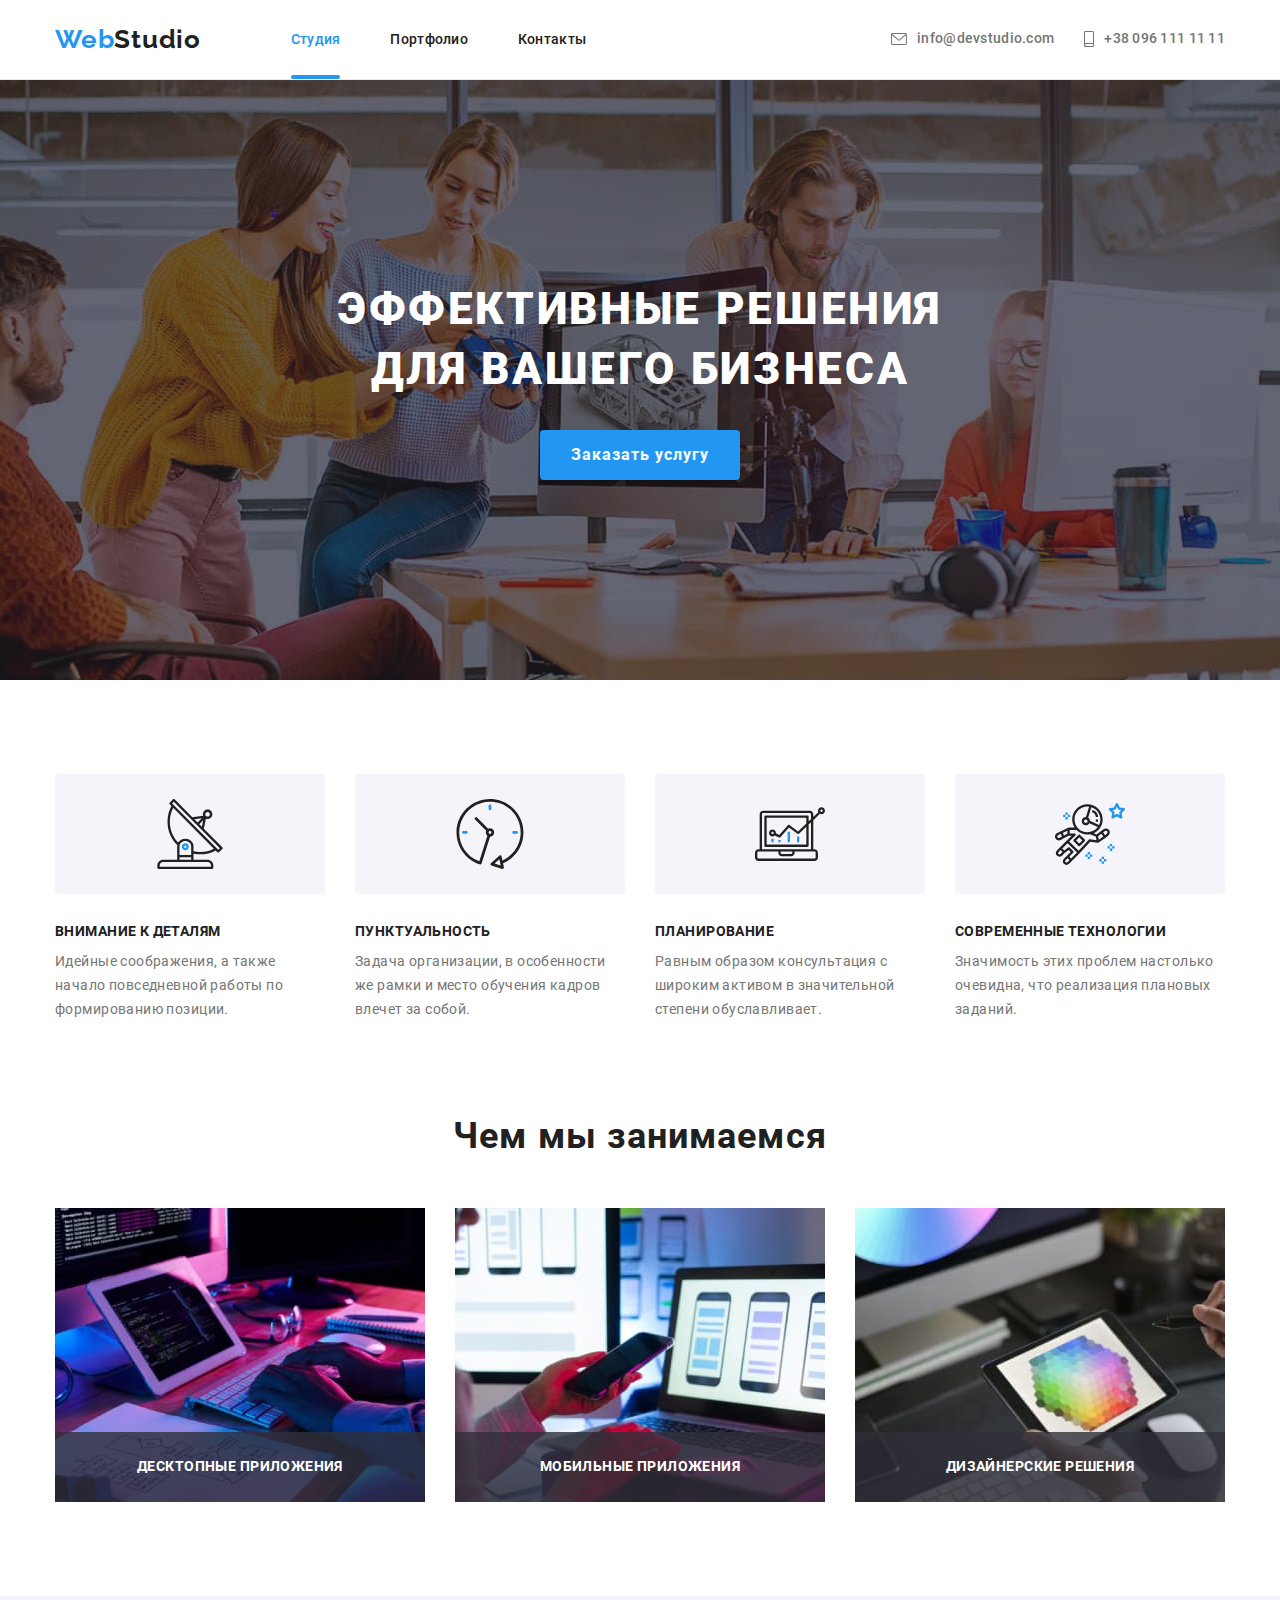
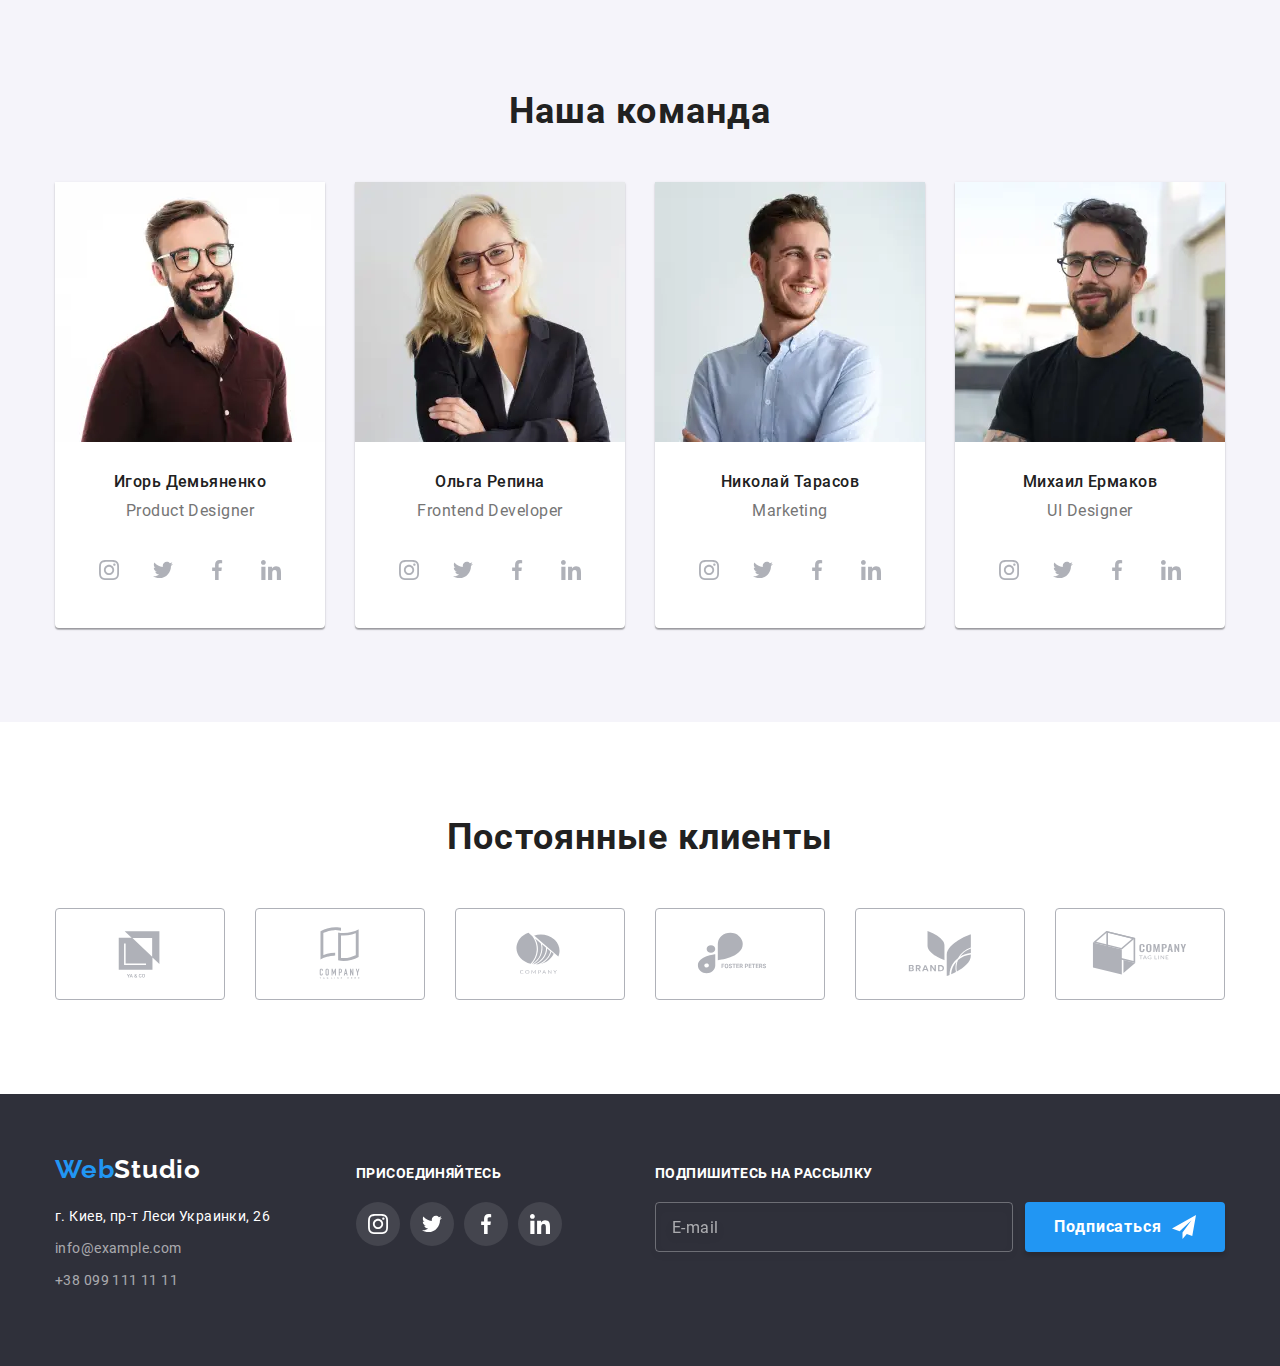
==== commit 51f33f1a: "Revises QA-01 feedback" ====
--- a/index.html
+++ b/index.html
@@ -606,14 +606,14 @@
                 href="mailto:info@devstudio.com"
                 lang="en"
                 class="contacts__link contacts__link--footer"
-                >info@devstudio.com</a
+                >info@example.com</a
               >
             </li>
             <li class="contacts__item contacts__item--footer">
               <a
                 href="tel:+380961111111"
                 class="contacts__link contacts__link--footer"
-                >+38 096 111 11 11</a
+                >+38 099 111 11 11</a
               >
             </li>
           </ul>
@@ -750,9 +750,8 @@
               <svg class="modal__icon-checked" width="16" height="15">
                 <use href="./images/icons.svg#icon-checked-box"></use>
               </svg>
-              <span> Соглашаюсь с рассылкой </span>
-              <span> и принимаю&nbsp; </span>
-              <span>
+              <span class="modal__agree-text">
+                Соглашаюсь c рассылкой и принимаю
                 <a class="modal__agree-link" href="">Условия договора</a>
               </span>
             </label>
@@ -762,6 +761,7 @@
       </div>
     </div>
 
+    <!-- SCRIPTS -->
     <script src="./js/menu.js"></script>
     <script src="./js/modal.js"></script>
   </body>
--- a/css/main.min.css
+++ b/css/main.min.css
@@ -1 +1 @@
-/*! modern-normalize v1.1.0 | MIT License | https://github.com/sindresorhus/modern-normalize */*,::before,::after{-webkit-box-sizing:border-box;box-sizing:border-box}html{line-height:1.15;-webkit-text-size-adjust:100%;-moz-tab-size:4;-o-tab-size:4;tab-size:4}body{margin:0;font-family:system-ui,-apple-system,"Segoe UI",Roboto,Helvetica,Arial,sans-serif,"Apple Color Emoji","Segoe UI Emoji"}hr{height:0;color:inherit}abbr[title]{-webkit-text-decoration:underline dotted;text-decoration:underline dotted}b,strong{font-weight:bolder}code,kbd,samp,pre{font-family:ui-monospace,SFMono-Regular,Consolas,"Liberation Mono",Menlo,monospace;font-size:1em}small{font-size:80%}sub,sup{font-size:75%;line-height:0;position:relative;vertical-align:baseline}sub{bottom:-0.25em}sup{top:-0.5em}table{text-indent:0;border-color:inherit}button,input,optgroup,select,textarea{font-family:inherit;font-size:100%;line-height:1.15;margin:0}button,select{text-transform:none}button,[type=button],[type=reset],[type=submit]{-webkit-appearance:button}::-moz-focus-inner{border-style:none;padding:0}:-moz-focusring{outline:1px dotted ButtonText}:-moz-ui-invalid{box-shadow:none}legend{padding:0}progress{vertical-align:baseline}::-webkit-inner-spin-button,::-webkit-outer-spin-button{height:auto}[type=search]{-webkit-appearance:textfield;outline-offset:-2px}::-webkit-search-decoration{-webkit-appearance:none}::-webkit-file-upload-button{-webkit-appearance:button;font:inherit}summary{display:list-item}@font-face{font-family:"Roboto";font-style:normal;font-weight:400;src:url("../fonts/roboto-v30-latin_cyrillic-regular.eot");src:local(""),url("../fonts/roboto-v30-latin_cyrillic-regular.eot?#iefix") format("embedded-opentype"),url("../fonts/roboto-v30-latin_cyrillic-regular.woff2") format("woff2"),url("../fonts/roboto-v30-latin_cyrillic-regular.woff") format("woff"),url("../fonts/roboto-v30-latin_cyrillic-regular.ttf") format("truetype"),url("../fonts/roboto-v30-latin_cyrillic-regular.svg#Roboto") format("svg")}@font-face{font-family:"Roboto";font-style:normal;font-weight:500;src:url("../fonts/roboto-v30-latin_cyrillic-500.eot");src:local(""),url("../fonts/roboto-v30-latin_cyrillic-500.eot?#iefix") format("embedded-opentype"),url("../fonts/roboto-v30-latin_cyrillic-500.woff2") format("woff2"),url("../fonts/roboto-v30-latin_cyrillic-500.woff") format("woff"),url("../fonts/roboto-v30-latin_cyrillic-500.ttf") format("truetype"),url("../fonts/roboto-v30-latin_cyrillic-500.svg#Roboto") format("svg")}@font-face{font-family:"Roboto";font-style:normal;font-weight:700;src:url("../fonts/roboto-v30-latin_cyrillic-700.eot");src:local(""),url("../fonts/roboto-v30-latin_cyrillic-700.eot?#iefix") format("embedded-opentype"),url("../fonts/roboto-v30-latin_cyrillic-700.woff2") format("woff2"),url("../fonts/roboto-v30-latin_cyrillic-700.woff") format("woff"),url("../fonts/roboto-v30-latin_cyrillic-700.ttf") format("truetype"),url("../fonts/roboto-v30-latin_cyrillic-700.svg#Roboto") format("svg")}@font-face{font-family:"Roboto";font-style:normal;font-weight:900;src:url("../fonts/roboto-v30-latin_cyrillic-900.eot");src:local(""),url("../fonts/roboto-v30-latin_cyrillic-900.eot?#iefix") format("embedded-opentype"),url("../fonts/roboto-v30-latin_cyrillic-900.woff2") format("woff2"),url("../fonts/roboto-v30-latin_cyrillic-900.woff") format("woff"),url("../fonts/roboto-v30-latin_cyrillic-900.ttf") format("truetype"),url("../fonts/roboto-v30-latin_cyrillic-900.svg#Roboto") format("svg")}@font-face{font-family:"Raleway";font-style:normal;font-weight:700;src:url("../fonts/raleway-v27-latin-700.eot");src:local(""),url("../fonts/raleway-v27-latin-700.eot?#iefix") format("embedded-opentype"),url("../fonts/raleway-v27-latin-700.woff2") format("woff2"),url("../fonts/raleway-v27-latin-700.woff") format("woff"),url("../fonts/raleway-v27-latin-700.ttf") format("truetype"),url("../fonts/raleway-v27-latin-700.svg#Raleway") format("svg")}:root{--main-text: #757575;--white-text: #ffffff;--secondary-text: #212121;--accent: #2196f3;--grey-accent: #f5f4fa;--grey-social: #afb1b8;--duration: cubic-bezier(0.4, 0, 0.2, 1);--speed: 250ms}.visually-hidden,.values__title--visually-hidden{position:absolute;width:1px;height:1px;margin:-1px;border:0;padding:0;white-space:nowrap;-webkit-clip-path:inset(100%);clip-path:inset(100%);clip:rect(0 0 0 0);overflow:hidden}.services__title,.team__title,.clients__title{margin-bottom:30px;font-size:28px;line-height:1.18;text-align:center;letter-spacing:.03em;color:var(--secondary-text)}@media screen and (min-width: 1200px){.services__title,.team__title,.clients__title{font-size:36px;line-height:1.17;margin-bottom:50px}}.join-social__title,.subscription__title{color:var(--white-text);font-size:14px;line-height:1.14;letter-spacing:.03em;text-transform:uppercase}.join-social__link{display:-webkit-box;display:-ms-flexbox;display:flex;-webkit-box-align:center;-ms-flex-align:center;align-items:center;-webkit-box-pack:center;-ms-flex-pack:center;justify-content:center;width:44px;height:44px;border-radius:50%}html{-webkit-box-sizing:border-box;box-sizing:border-box}img{display:block;max-width:100%;height:auto}*,*::before,*::after{-webkit-box-sizing:inherit;box-sizing:inherit}p,h1,h2,h3,h4,h5,h6{margin:0}ul{margin:0;padding-left:0;list-style:none}.page{background-color:#fff;color:var(--main-text);font-family:Roboto,sans-serif}@media screen and (min-width: 1200px){.page{padding-left:0;padding-right:0}}.page.no-scroll{overflow:hidden}a{text-decoration:none}.container{padding:60px 15px;margin:0 auto;width:100%}@media screen and (min-width: 480px){.container{max-width:480px}}@media screen and (min-width: 768px){.container{max-width:768px}}@media screen and (min-width: 1200px){.container{max-width:1200px;padding:94px 15px}}.filter{display:-webkit-box;display:-ms-flexbox;display:flex;-ms-flex-wrap:wrap;flex-wrap:wrap;gap:15px 8px;margin-bottom:40px}@media screen and (min-width: 768px){.filter{-webkit-box-pack:center;-ms-flex-pack:center;justify-content:center}}.filter__btn{padding:6px 22px 6px 22px;color:var(--secondary-text);background-color:var(--grey-accent);font-family:inherit;cursor:pointer;font-weight:500;font-size:16px;line-height:1.63;text-align:center;letter-spacing:.03em;border-radius:4px;border:none;-webkit-transition:background-color var(--speed) var(--duration),color var(--speed) var(--duration),-webkit-box-shadow var(--speed) var(--duration);transition:background-color var(--speed) var(--duration),color var(--speed) var(--duration),-webkit-box-shadow var(--speed) var(--duration);transition:background-color var(--speed) var(--duration),color var(--speed) var(--duration),box-shadow var(--speed) var(--duration);transition:background-color var(--speed) var(--duration),color var(--speed) var(--duration),box-shadow var(--speed) var(--duration),-webkit-box-shadow var(--speed) var(--duration)}.filter__btn:hover,.filter__btn:focus,.filter__btn--active{color:var(--white-text);background-color:var(--accent);-webkit-box-shadow:0px 3px 1px rgba(0,0,0,.1),0px 1px 2px rgba(0,0,0,.08),0px 2px 2px rgba(0,0,0,.12);box-shadow:0px 3px 1px rgba(0,0,0,.1),0px 1px 2px rgba(0,0,0,.08),0px 2px 2px rgba(0,0,0,.12)}.header__contacts{display:-webkit-box;display:-ms-flexbox;display:flex;-webkit-box-orient:vertical;-webkit-box-direction:normal;-ms-flex-direction:column;flex-direction:column}@media screen and (max-width: 767px){.header__contacts{-webkit-box-orient:vertical;-webkit-box-direction:reverse;-ms-flex-direction:column-reverse;flex-direction:column-reverse;gap:32px}}@media screen and (min-width: 768px){.header__contacts{margin-left:84px;gap:10px}}@media screen and (min-width: 1200px){.header__contacts{margin-left:305px;gap:30px;-webkit-box-orient:horizontal;-webkit-box-direction:normal;-ms-flex-direction:row;flex-direction:row}}@media screen and (max-width: 360px){.header__contacts{gap:16px}}.contacts__link{font-weight:500;color:var(--main-text);letter-spacing:.02em;-webkit-transition:color var(--speed) var(--duration);transition:color var(--speed) var(--duration)}.contacts__link:hover,.contacts__link:focus{color:var(--accent)}@media screen and (max-width: 767px){.contacts__link{color:var(--accent);font-size:34px;line-height:1.18}}@media screen and (max-width: 376px){.contacts__link{font-size:26px;line-height:1.18}}@media screen and (max-width: 767px){.contacts__link--mail-grey{font-size:24px;line-height:1.17;letter-spacing:.02em;color:var(--main-text)}}@media screen and (min-width: 768px){.contacts__link{display:-webkit-box;display:-ms-flexbox;display:flex;-webkit-box-align:center;-ms-flex-align:center;align-items:center;font-size:12px;line-height:1.17;letter-spacing:.02em}}@media screen and (min-width: 1200px){.contacts__link{font-size:14px;line-height:1.14;letter-spacing:.02em}}.contacts__icon{fill:currentColor;margin-right:10px}@media screen and (max-width: 767px){.contacts__icon{display:none}}.footer__connect{margin-right:auto}@media screen and (max-width: 1199px){.footer__connect{margin-bottom:60px}}.footer__contacts{margin-top:8px}.footer__contacts .contacts__item--footer+.contacts__item--footer{margin-top:8px}.contacts__link--footer{color:rgba(255,255,255,.6);font-style:normal;font-weight:400;font-size:14px;line-height:1.71;letter-spacing:.03em;-webkit-transition:color var(--speed) var(--duration);transition:color var(--speed) var(--duration)}.contacts__link--footer:hover,.contacts__link--footer:focus{color:var(--accent)}@media screen and (min-width: 768px){.footer__container{padding-left:76px;padding-right:89px;display:-webkit-box;display:-ms-flexbox;display:flex;-webkit-box-pack:center;-ms-flex-pack:center;justify-content:center;-ms-flex-wrap:wrap;flex-wrap:wrap}}@media screen and (min-width: 1200px){.footer__container{-ms-flex-wrap:wrap;flex-wrap:wrap;padding:60px 15px;-webkit-box-align:baseline;-ms-flex-align:baseline;align-items:baseline}}.footer{background-color:#2f303a}@media screen and (max-width: 767px){.footer{text-align:center}}.address{margin-top:20px}.addresss__text{color:var(--white-text);font-style:normal;font-size:14px;line-height:1.71;letter-spacing:.03em}.header{border-bottom:1px solid #ececec}.header__container{position:relative;display:-webkit-box;display:-ms-flexbox;display:flex;-webkit-box-align:center;-ms-flex-align:center;align-items:center;padding-top:10px;padding-bottom:10px;-webkit-box-pack:justify;-ms-flex-pack:justify;justify-content:space-between}@media screen and (min-width: 768px){.header__container{padding-top:20px;padding-bottom:20px}}@media screen and (min-width: 1200px){.header__container{padding-top:24px;padding-bottom:24px}}.logo{display:inline-block;color:var(--accent);font-family:Raleway,sans-serif;font-weight:700;font-size:26px;line-height:1.19;letter-spacing:.03em}@media screen and (max-width: 1199px){.logo{font-size:24px;line-height:1.17}}.logo__text--black{display:inline-block;color:var(--secondary-text);font-family:Raleway,sans-serif;font-weight:700;font-size:26px;line-height:1.19;letter-spacing:.03em}@media screen and (max-width: 1199px){.logo__text--black{font-size:24px;line-height:1.17}}.logo__text--white{display:inline-block;color:var(--white-text);font-family:Raleway,sans-serif;font-weight:700;font-size:26px;line-height:1.19;letter-spacing:.03em}@media screen and (max-width: 1199px){.logo__text--white{font-size:24px;line-height:1.17}}.backdrop{position:fixed;top:0;left:0;width:100%;height:100%;padding-top:93px;padding-right:15px;padding-left:15px;overflow-y:scroll;z-index:3;background-color:rgba(0,0,0,.2);opacity:1;-webkit-transition:opacity var(--speed) var(--duration);transition:opacity var(--speed) var(--duration)}.backdrop.is-hidden{opacity:0;pointer-events:none}.backdrop.is-hidden .modal{-webkit-transform:translate(-50%, -50%) scale(0.9);transform:translate(-50%, -50%) scale(0.9)}.modal{position:relative;width:100%;padding:40px;margin:0 auto;background-color:var(--white-text);-webkit-box-shadow:0px 1px 3px rgba(0,0,0,.12),0px 1px 1px rgba(0,0,0,.14),0px 2px 1px rgba(0,0,0,.2);box-shadow:0px 1px 3px rgba(0,0,0,.12),0px 1px 1px rgba(0,0,0,.14),0px 2px 1px rgba(0,0,0,.2);border-radius:4px;-webkit-transition:-webkit-transform var(--speed) var(--duration);transition:-webkit-transform var(--speed) var(--duration);transition:transform var(--speed) var(--duration);transition:transform var(--speed) var(--duration), -webkit-transform var(--speed) var(--duration)}@media screen and (max-width: 1199px){.modal{max-width:450px}}@media screen and (min-width: 1200px){.modal{max-width:528px}}.close-btn{position:absolute;display:-webkit-box;display:-ms-flexbox;display:flex;-webkit-box-align:center;-ms-flex-align:center;align-items:center;-webkit-box-pack:center;-ms-flex-pack:center;justify-content:center;top:8px;right:8px;width:30px;height:30px;border:1px solid rgba(0,0,0,.1);border-radius:50%;fill:#000;background-color:var(--white-text);cursor:pointer;-webkit-transition:fill var(--speed) var(--duration),-webkit-box-shadow var(--speed) var(--duration);transition:fill var(--speed) var(--duration),-webkit-box-shadow var(--speed) var(--duration);transition:fill var(--speed) var(--duration),box-shadow var(--speed) var(--duration);transition:fill var(--speed) var(--duration),box-shadow var(--speed) var(--duration),-webkit-box-shadow var(--speed) var(--duration)}.close-btn:hover,.close-btn:focus{-webkit-box-shadow:0px 2px 2px rgba(0,0,0,.15);box-shadow:0px 2px 2px rgba(0,0,0,.15);fill:var(--accent)}.modal__btn{width:200px;height:50px;left:700px;top:712px;display:block;-ms-flex-item-align:center;align-self:center;background-color:var(--accent);-webkit-box-shadow:0px 4px 4px rgba(0,0,0,.15);box-shadow:0px 4px 4px rgba(0,0,0,.15);border-radius:4px;border:none;cursor:pointer;font-weight:700;font-size:16px;line-height:1.88;letter-spacing:.06em;color:var(--white-text);-webkit-transition:background-color var(--speed) var(--duration);transition:background-color var(--speed) var(--duration)}.modal__btn:hover,.modal__btn:focus{background-color:#188ce8}.modal__form{display:-webkit-box;display:-ms-flexbox;display:flex;-webkit-box-orient:vertical;-webkit-box-direction:normal;-ms-flex-direction:column;flex-direction:column}.modal__title{margin-bottom:12px;font-size:20px;line-height:1.15;text-align:center;letter-spacing:.03em;color:var(--secondary-text)}.modal__field:not(:last-child){display:-webkit-box;display:-ms-flexbox;display:flex;-webkit-box-orient:vertical;-webkit-box-direction:normal;-ms-flex-direction:column;flex-direction:column;margin-bottom:10px}.modal__label{font-size:12px;line-height:1.17;letter-spacing:.01em;color:var(--main-text)}.modal__input{padding-left:35px;padding-right:15px;display:block;height:40px;width:100%;border:1px solid rgba(33,33,33,.2);border-radius:4px;color:var(--secondary-text);outline:none;-webkit-transition:border-color var(--speed) var(--duration);transition:border-color var(--speed) var(--duration)}.modal__input:focus{border:1px solid var(--accent)}.modal__input:focus+.modal__icon{fill:var(--accent)}.modal__input.textarea{height:120px;padding:12px;resize:none}.modal__block{position:relative;margin-top:4px}.modal__icon{position:absolute;left:12px;top:50%;-webkit-transform:translateY(-50%);transform:translateY(-50%);-webkit-transition:fill var(--speed) var(--duration);transition:fill var(--speed) var(--duration)}.modal__field .textarea::-webkit-input-placeholder{font-size:14px;line-height:1.14;letter-spacing:.01em;color:rgba(117,117,117,.5)}.modal__field .textarea::-moz-placeholder{font-size:14px;line-height:1.14;letter-spacing:.01em;color:rgba(117,117,117,.5)}.modal__field .textarea:-ms-input-placeholder{font-size:14px;line-height:1.14;letter-spacing:.01em;color:rgba(117,117,117,.5)}.modal__field .textarea::-ms-input-placeholder{font-size:14px;line-height:1.14;letter-spacing:.01em;color:rgba(117,117,117,.5)}.modal__field .textarea::placeholder{font-size:14px;line-height:1.14;letter-spacing:.01em;color:rgba(117,117,117,.5)}.modal__agree{display:-webkit-box;display:-ms-flexbox;display:flex;-webkit-box-align:center;-ms-flex-align:center;align-items:center;margin-top:20px;margin-bottom:30px;font-size:12px;line-height:1.17;letter-spacing:.03em}@media screen and (min-width: 1200px){.modal__agree{margin-left:12px;font-size:14px;line-height:1.71}}.modal__agree-label{position:relative;-ms-flex-wrap:wrap;flex-wrap:wrap;gap:5px 0px;display:-webkit-box;display:-ms-flexbox;display:flex;-webkit-box-align:center;-ms-flex-align:center;align-items:center}.modal__agree-link{color:var(--accent);text-decoration:underline;-webkit-transition:-webkit-text-decoration var(--speed) var(--duration);transition:-webkit-text-decoration var(--speed) var(--duration);transition:text-decoration var(--speed) var(--duration);transition:text-decoration var(--speed) var(--duration), -webkit-text-decoration var(--speed) var(--duration)}.modal__agree-link:hover,.modal__agree-link:focus{-webkit-text-decoration-color:rgba(0,0,0,0);text-decoration-color:rgba(0,0,0,0)}.modal__icon-frame{margin-right:8px;opacity:1;-webkit-transition:fill var(--speed) var(--duration),opacity var(--speed) var(--duration),-webkit-box-shadow var(--speed) var(--duration);transition:fill var(--speed) var(--duration),opacity var(--speed) var(--duration),-webkit-box-shadow var(--speed) var(--duration);transition:fill var(--speed) var(--duration),box-shadow var(--speed) var(--duration),opacity var(--speed) var(--duration);transition:fill var(--speed) var(--duration),box-shadow var(--speed) var(--duration),opacity var(--speed) var(--duration),-webkit-box-shadow var(--speed) var(--duration)}.modal__checkbox:hover+.modal__icon-frame{-webkit-box-shadow:0px 3px 3px rgba(0,0,0,.15);box-shadow:0px 3px 3px rgba(0,0,0,.15)}.modal__checkbox:focus+.modal__icon-frame{-webkit-box-shadow:0px 2px 2px rgba(0,0,0,.15);box-shadow:0px 2px 2px rgba(0,0,0,.15);fill:var(--accent)}.modal__checkbox:checked+.modal__icon-frame{opacity:0}.modal__icon-checked{position:absolute;top:0;left:0;margin-right:8px;opacity:0;-webkit-transition:opacity var(--speed) var(--duration);transition:opacity var(--speed) var(--duration)}.modal__checkbox:checked~.modal__icon-checked{opacity:1}.menu{display:-webkit-box;display:-ms-flexbox;display:flex;-webkit-box-align:center;-ms-flex-align:center;align-items:center;-webkit-box-pack:justify;-ms-flex-pack:justify;justify-content:space-between;z-index:2}@media screen and (max-width: 767px){.menu{position:fixed;display:none;top:0;left:0;width:100%;height:100%;padding:48px 40px;background-color:var(--white-text)}.menu.is-open{display:-webkit-box;display:-ms-flexbox;display:flex;-webkit-box-orient:vertical;-webkit-box-direction:normal;-ms-flex-direction:column;flex-direction:column;-webkit-box-align:start;-ms-flex-align:start;align-items:flex-start;-webkit-box-pack:start;-ms-flex-pack:start;justify-content:flex-start}}.menu__btn{z-index:3;top:10px;right:15px;display:-webkit-inline-box;display:-ms-inline-flexbox;display:inline-flex;margin:0;padding:0;border:0;color:var(--secondary-text);background-color:rgba(0,0,0,0);-webkit-transition:color var(--speed) var(--duration);transition:color var(--speed) var(--duration)}.menu__btn:hover,.menu__btn:focus{color:var(--accent);-webkit-transition:color var(--speed) var(--duration);transition:color var(--speed) var(--duration)}@media screen and (min-width: 768px){.menu__btn{display:none}}.menu__icon{fill:currentColor}.menu__btn .menu__cross{display:none}.menu__btn.is-open{color:var(--secondary-text);-webkit-transition:color var(--speed) var(--duration);transition:color var(--speed) var(--duration)}.menu__btn.is-open:hover,.menu__btn.is-open:focus{color:var(--accent);-webkit-transition:color var(--speed) var(--duration);transition:color var(--speed) var(--duration)}.menu__btn.is-open .menu__cross{display:block}.menu__btn.is-open .menu__lines{display:none}@media screen and (max-width: 767px){.header__navigation{-webkit-box-flex:1;-ms-flex-positive:1;flex-grow:1}}.navigation__list{display:-webkit-box;display:-ms-flexbox;display:flex;gap:50px}@media screen and (max-width: 767px){.navigation__list{-webkit-box-orient:vertical;-webkit-box-direction:normal;-ms-flex-direction:column;flex-direction:column;gap:32px}}@media screen and (max-width: 360px){.navigation__list{gap:24px}}.navigation__link{font-weight:500;font-size:14px;line-height:1.14;letter-spacing:.02em;color:var(--secondary-text);position:relative;-webkit-transition:color var(--speed) var(--duration);transition:color var(--speed) var(--duration)}.navigation__link:hover,.navigation__link:focus{color:var(--accent)}@media screen and (min-width: 768px){.navigation__link{padding-top:32px;padding-bottom:32px}}.navigation__link--current{color:var(--accent)}@media screen and (min-width: 768px){.navigation__link--current::after{content:"";position:absolute;left:0;bottom:0;width:100%;border-radius:2px;height:4px;background:var(--accent)}}@media screen and (max-width: 767px){.navigation__link{font-size:40px;line-height:1.18}}@media screen and (max-width: 360px){.navigation__link{font-size:28px;line-height:1.15}}.profiles{display:-webkit-box;display:-ms-flexbox;display:flex;margin-top:64px;-ms-flex-wrap:wrap;flex-wrap:wrap;gap:10px 0px}@media screen and (min-width: 768px){.profiles{display:none}}@media screen and (max-width: 360px){.profiles{margin-top:44px}}.profiles__item:not(:first-child){padding-left:10px}.profiles__item:not(:last-child){border-right:1px solid rgba(33,33,33,.2);padding-right:10px}.profiles__link{font-weight:500;font-size:18px;line-height:1.22;letter-spacing:.02em;color:var(--accent)}@media screen and (max-width: 1199px){.join-social{text-align:center}}.join-social__list{margin-top:20px;margin-bottom:60px;display:-webkit-box;display:-ms-flexbox;display:flex;-webkit-box-pack:center;-ms-flex-pack:center;justify-content:center}.join-social__item{margin-right:10px}.join-social__item:last-child{margin-right:0}.join-social__link{color:var(--white-text);background-color:rgba(255,255,255,.1);-webkit-transition:background-color var(--speed) var(--duration);transition:background-color var(--speed) var(--duration)}.join-social__link:hover,.join-social__link:focus{background-color:var(--accent);color:var(--white-text)}.join-social__icon{fill:currentColor}.member-social{display:-webkit-box;display:-ms-flexbox;display:flex;-webkit-box-pack:center;-ms-flex-pack:center;justify-content:center;gap:36px}@media screen and (min-width: 1200px){.member-social{gap:10px}}.member-social__link{color:var(--grey-social);-webkit-transition:background-color var(--speed) var(--duration),color var(--speed) var(--duration);transition:background-color var(--speed) var(--duration),color var(--speed) var(--duration)}.member-social__link:hover,.member-social__link:focus{color:var(--accent)}@media screen and (min-width: 1200px){.member-social__link{display:-webkit-box;display:-ms-flexbox;display:flex;-webkit-box-align:center;-ms-flex-align:center;align-items:center;-webkit-box-pack:center;-ms-flex-pack:center;justify-content:center;width:44px;height:44px;border-radius:50%}.member-social__link:hover,.member-social__link:focus{background-color:var(--accent);color:var(--white-text)}}.member-social__icon{display:-webkit-box;display:-ms-flexbox;display:flex;fill:currentColor}@media screen and (max-width: 1199px){.footer__subscription{text-align:center}}@media screen and (min-width: 1200px){.footer__subscription{margin-left:93px}}.subscription__input{margin-top:20px;display:-webkit-box;display:-ms-flexbox;display:flex;-webkit-box-align:center;-ms-flex-align:center;align-items:center;-webkit-box-orient:vertical;-webkit-box-direction:normal;-ms-flex-direction:column;flex-direction:column}@media screen and (min-width: 1200px){.subscription__input{-webkit-box-orient:horizontal;-webkit-box-direction:normal;-ms-flex-direction:row;flex-direction:row}}.subscription__field{padding-left:16px;padding-right:16px;margin-bottom:20px;height:50px;border:1px solid rgba(255,255,255,.3);-webkit-filter:drop-shadow(0px 4px 4px rgba(0, 0, 0, 0.15));filter:drop-shadow(0px 4px 4px rgba(0, 0, 0, 0.15));color:var(--white-text);border-radius:4px;background-color:rgba(0,0,0,0);outline:none;-webkit-transition:border-color var(--speed) var(--duration);transition:border-color var(--speed) var(--duration)}.subscription__field:focus{border-color:var(--accent)}@media screen and (max-width: 477px){.subscription__field{width:100%}}@media screen and (min-width: 478px){.subscription__field{width:450px}}@media screen and (min-width: 1200px){.subscription__field{width:358px;margin-bottom:0;margin-right:12px}}.subscription__btn{display:-webkit-box;display:-ms-flexbox;display:flex;-webkit-box-align:center;-ms-flex-align:center;align-items:center;-webkit-box-pack:center;-ms-flex-pack:center;justify-content:center;width:200px;height:50px;background:var(--accent);-webkit-box-shadow:0px 4px 4px rgba(0,0,0,.15);box-shadow:0px 4px 4px rgba(0,0,0,.15);border-radius:4px;border:none;font-weight:700;font-size:16px;line-height:1.88px;text-align:center;letter-spacing:.06em;color:var(--white-text);cursor:pointer;-webkit-transition:background-color var(--speed) var(--duration),-webkit-box-shadow var(--speed) var(--duration);transition:background-color var(--speed) var(--duration),-webkit-box-shadow var(--speed) var(--duration);transition:background-color var(--speed) var(--duration),box-shadow var(--speed) var(--duration);transition:background-color var(--speed) var(--duration),box-shadow var(--speed) var(--duration),-webkit-box-shadow var(--speed) var(--duration)}.subscription__btn:hover,.subscription__btn:focus{background-color:#188ce8}.subscription__icon{fill:var(--white-text);margin-left:10px}.subscription__field::-webkit-input-placeholder{font-weight:400;font-size:16px;line-height:1.25;letter-spacing:.03em;color:rgba(255,255,255,.6)}.subscription__field::-moz-placeholder{font-weight:400;font-size:16px;line-height:1.25;letter-spacing:.03em;color:rgba(255,255,255,.6)}.subscription__field:-ms-input-placeholder{font-weight:400;font-size:16px;line-height:1.25;letter-spacing:.03em;color:rgba(255,255,255,.6)}.subscription__field::-ms-input-placeholder{font-weight:400;font-size:16px;line-height:1.25;letter-spacing:.03em;color:rgba(255,255,255,.6)}.subscription__field::placeholder{font-weight:400;font-size:16px;line-height:1.25;letter-spacing:.03em;color:rgba(255,255,255,.6)}.hero__title{margin-bottom:30px;font-weight:900;font-size:26px;line-height:1.62;letter-spacing:.06em;text-transform:uppercase;color:var(--white-text)}@media screen and (min-width: 1200px){.hero__title{font-size:44px;line-height:1.36}}.hero{text-align:center;margin-left:auto;margin-right:auto;max-width:1600px;background-size:cover;background-position:center;background-image:-webkit-gradient(linear, left top, right top, from(rgba(47, 48, 58, 0.4)), to(rgba(47, 48, 58, 0.4))),url("../images/background/hero-mobile-480.jpg");background-image:linear-gradient(to right, rgba(47, 48, 58, 0.4), rgba(47, 48, 58, 0.4)),url("../images/background/hero-mobile-480.jpg")}@media(min-device-pixel-ratio: 2),(-webkit-min-device-pixel-ratio: 2),(min-resolution: 192dpi),(min-resolution: 2dppx){.hero{background-image:-webkit-gradient(linear, left top, right top, from(rgba(47, 48, 58, 0.4)), to(rgba(47, 48, 58, 0.4))),url("../images/background/hero-mobile-@2x-960.jpg");background-image:linear-gradient(to right, rgba(47, 48, 58, 0.4), rgba(47, 48, 58, 0.4)),url("../images/background/hero-mobile-@2x-960.jpg")}}@media(min-width: 768px){.hero{background-image:-webkit-gradient(linear, left top, right top, from(rgba(47, 48, 58, 0.4)), to(rgba(47, 48, 58, 0.4))),url("../images/background/hero-tablet-768.jpg");background-image:linear-gradient(to right, rgba(47, 48, 58, 0.4), rgba(47, 48, 58, 0.4)),url("../images/background/hero-tablet-768.jpg")}}@media(min-width: 768px)and (min-device-pixel-ratio: 2),(min-width: 768px)and (-webkit-min-device-pixel-ratio: 2),(min-width: 768px)and (min-resolution: 192dpi),(min-width: 768px)and (min-resolution: 2dppx){.hero{background-image:-webkit-gradient(linear, left top, right top, from(rgba(47, 48, 58, 0.4)), to(rgba(47, 48, 58, 0.4))),url("../images/background/hero-tablet-@2x-1536.jpg");background-image:linear-gradient(to right, rgba(47, 48, 58, 0.4), rgba(47, 48, 58, 0.4)),url("../images/background/hero-tablet-@2x-1536.jpg")}}@media(min-width: 1200px){.hero{background-image:-webkit-gradient(linear, left top, right top, from(rgba(47, 48, 58, 0.4)), to(rgba(47, 48, 58, 0.4))),url("../images/background/hero-desktop-1600.jpg");background-image:linear-gradient(to right, rgba(47, 48, 58, 0.4), rgba(47, 48, 58, 0.4)),url("../images/background/hero-desktop-1600.jpg")}}@media(min-width: 1200px)and (min-device-pixel-ratio: 2),(min-width: 1200px)and (-webkit-min-device-pixel-ratio: 2),(min-width: 1200px)and (min-resolution: 192dpi),(min-width: 1200px)and (min-resolution: 2dppx){.hero{background-image:-webkit-gradient(linear, left top, right top, from(rgba(47, 48, 58, 0.4)), to(rgba(47, 48, 58, 0.4))),url("../images/background/hero-desktop-@2x-3200.jpg");background-image:linear-gradient(to right, rgba(47, 48, 58, 0.4), rgba(47, 48, 58, 0.4)),url("../images/background/hero-desktop-@2x-3200.jpg")}}@media screen and (max-width: 1199px){.hero__container{max-width:420px;padding-top:118px;padding-bottom:118px}}@media screen and (min-width: 1200px){.hero__container{max-width:726px;padding-top:200px;padding-bottom:200px}}.hero__btn{padding:10px 10px 10px 10px;min-width:200px;background-color:var(--accent);color:var(--white-text);cursor:pointer;font-family:inherit;font-weight:700;font-size:16px;line-height:1.88;letter-spacing:.06em;-webkit-box-shadow:0px 4px 4px rgba(0,0,0,.15);box-shadow:0px 4px 4px rgba(0,0,0,.15);border-radius:4px;border:none;-webkit-transition:background-color var(--speed) var(--duration),-webkit-box-shadow var(--speed) var(--duration);transition:background-color var(--speed) var(--duration),-webkit-box-shadow var(--speed) var(--duration);transition:background-color var(--speed) var(--duration),box-shadow var(--speed) var(--duration);transition:background-color var(--speed) var(--duration),box-shadow var(--speed) var(--duration),-webkit-box-shadow var(--speed) var(--duration)}.hero__btn:hover,.hero__btn:focus{background-color:#188ce8}.values__list{display:-webkit-box;display:-ms-flexbox;display:flex;-ms-flex-wrap:wrap;flex-wrap:wrap;gap:30px}@media screen and (max-width: 479px){.values__list{-webkit-box-orient:vertical;-webkit-box-direction:normal;-ms-flex-direction:column;flex-direction:column}}@media screen and (min-width: 768px){.values__item{width:calc((100% - 30px)/2)}}@media screen and (min-width: 1200px){.values__item{width:calc((100% - 90px)/4)}}.values__block{display:-webkit-box;display:-ms-flexbox;display:flex;-webkit-box-pack:center;-ms-flex-pack:center;justify-content:center;margin-bottom:30px;padding-top:25px;padding-bottom:25px;background:var(--grey-accent);border-radius:4px}.values__headline{margin-bottom:10px;color:var(--secondary-text);font-size:14px;line-height:1.14;letter-spacing:.03em;text-transform:uppercase}@media screen and (max-width: 767px){.values__headline{text-align:center}}.values__description{color:var(--main-text);font-size:14px;line-height:1.71;letter-spacing:.03em}.services{padding-top:0}@media screen and (max-width: 1199px){.services{display:none}}.services .services__container{padding-top:0}.services__list{display:-webkit-box;display:-ms-flexbox;display:flex;gap:30px}.services__item{width:calc((100% - 60px)/3)}.services__thumb{position:relative}.services__name{position:absolute;bottom:0;padding-top:27px;padding-bottom:27px;width:100%;font-size:14px;line-height:1.14;text-align:center;letter-spacing:.03em;text-transform:uppercase;color:var(--white-text);background-color:rgba(47,48,58,.8)}.team{background-color:var(--grey-accent)}.members{display:-webkit-box;display:-ms-flexbox;display:flex;-ms-flex-wrap:wrap;flex-wrap:wrap;gap:30px}@media screen and (max-width: 480px){.members{-webkit-box-orient:vertical;-webkit-box-direction:normal;-ms-flex-direction:column;flex-direction:column}}.members__item{background-color:var(--white-text);-webkit-box-shadow:0px 1px 3px rgba(0,0,0,.12),0px 1px 1px rgba(0,0,0,.14),0px 2px 1px rgba(0,0,0,.2);box-shadow:0px 1px 3px rgba(0,0,0,.12),0px 1px 1px rgba(0,0,0,.14),0px 2px 1px rgba(0,0,0,.2);border-radius:0px 0px 4px 4px}@media screen and (min-width: 768px){.members__item{width:calc((100% - 30px)/2)}}@media screen and (min-width: 1200px){.members__item{width:calc((100% - 90px)/4)}}.members__info{padding-top:30px;padding-bottom:36px}.members__name{margin-bottom:10px;color:var(--secondary-text);font-weight:500;font-size:16px;line-height:1.19;text-align:center;letter-spacing:.03em}.members__position{margin-bottom:28px;color:var(--main-text);font-size:16px;line-height:1.19;text-align:center;letter-spacing:.03em}.clients__list{display:-webkit-box;display:-ms-flexbox;display:flex;-ms-flex-wrap:wrap;flex-wrap:wrap;gap:30px}.clients__item{height:92px;width:calc((100% - 30px)/2)}@media screen and (min-width: 768px){.clients__item{width:calc((100% - 60px)/3)}}@media screen and (min-width: 1200px){.clients__item{width:calc((100% - 150px)/6)}}.client__link{display:-webkit-box;display:-ms-flexbox;display:flex;-webkit-box-align:center;-ms-flex-align:center;align-items:center;-webkit-box-pack:center;-ms-flex-pack:center;justify-content:center;border:1px solid #afb1b8;border-radius:4px;width:100%;height:100%;-webkit-transition:border var(--speed) var(--duration);transition:border var(--speed) var(--duration)}.client__link:hover,.client__link:focus{border:1px solid var(--accent)}.clients__logo{fill:#afb1b8;-webkit-transition:fill var(--speed) var(--duration);transition:fill var(--speed) var(--duration)}.client__link:hover .clients__logo,.client__link:focus .clients__logo{fill:var(--accent)}.projects{display:-webkit-box;display:-ms-flexbox;display:flex;-webkit-box-orient:vertical;-webkit-box-direction:normal;-ms-flex-direction:column;flex-direction:column;gap:30px}@media screen and (min-width: 768px){.projects{-ms-flex-wrap:wrap;flex-wrap:wrap;-webkit-box-orient:horizontal;-webkit-box-direction:normal;-ms-flex-direction:row;flex-direction:row}}.projects__item{width:100%}@media screen and (min-width: 768px){.projects__item{width:calc((100% - 30px)/2)}}@media screen and (min-width: 1200px){.projects__item{width:calc((100% - 60px)/3)}}.projects__thumb{position:relative;overflow:hidden}.projects__overlay{position:absolute;top:1px;display:-webkit-box;display:-ms-flexbox;display:flex;-webkit-box-align:center;-ms-flex-align:center;align-items:center;padding-left:24px;padding-right:24px;height:100%;overflow-y:scroll;font-size:18px;line-height:1.56;letter-spacing:.03em;color:var(--white-text);background-color:rgba(33,150,243,.9);-webkit-transform:translateY(100%);transform:translateY(100%);-webkit-transition:-webkit-transform var(--speed) var(--duration);transition:-webkit-transform var(--speed) var(--duration);transition:transform var(--speed) var(--duration);transition:transform var(--speed) var(--duration), -webkit-transform var(--speed) var(--duration)}.projects__item .projects__link:hover .projects__overlay,.projects__item .projects__link:focus .projects__overlay{-webkit-transform:translateY(0);transform:translateY(0)}.projects__item .projects__info{-webkit-box-flex:1;-ms-flex-positive:1;flex-grow:1;padding:20px 24px;border-right:1px solid #eee;border-left:1px solid #eee;border-bottom:1px solid #eee}.projects__name{padding-bottom:4px;color:var(--secondary-text);font-size:18px;line-height:2;letter-spacing:.06em}.projects__service{color:var(--main-text);font-size:16px;line-height:1.88;letter-spacing:.03em}.projects__link{display:-webkit-box;display:-ms-flexbox;display:flex;-webkit-box-orient:vertical;-webkit-box-direction:normal;-ms-flex-direction:column;flex-direction:column;height:100%;-webkit-transition:-webkit-box-shadow var(--speed) var(--duration);transition:-webkit-box-shadow var(--speed) var(--duration);transition:box-shadow var(--speed) var(--duration);transition:box-shadow var(--speed) var(--duration), -webkit-box-shadow var(--speed) var(--duration)}.projects__link:hover,.projects__link:focus{-webkit-box-shadow:0px 1px 1px rgba(0,0,0,.12),0px 4px 4px rgba(0,0,0,.06),1px 4px 6px rgba(0,0,0,.16);box-shadow:0px 1px 1px rgba(0,0,0,.12),0px 4px 4px rgba(0,0,0,.06),1px 4px 6px rgba(0,0,0,.16)}/*# sourceMappingURL=main.min.css.map */+/*! modern-normalize v1.1.0 | MIT License | https://github.com/sindresorhus/modern-normalize */*,::before,::after{-webkit-box-sizing:border-box;box-sizing:border-box}html{line-height:1.15;-webkit-text-size-adjust:100%;-moz-tab-size:4;-o-tab-size:4;tab-size:4}body{margin:0;font-family:system-ui,-apple-system,"Segoe UI",Roboto,Helvetica,Arial,sans-serif,"Apple Color Emoji","Segoe UI Emoji"}hr{height:0;color:inherit}abbr[title]{-webkit-text-decoration:underline dotted;text-decoration:underline dotted}b,strong{font-weight:bolder}code,kbd,samp,pre{font-family:ui-monospace,SFMono-Regular,Consolas,"Liberation Mono",Menlo,monospace;font-size:1em}small{font-size:80%}sub,sup{font-size:75%;line-height:0;position:relative;vertical-align:baseline}sub{bottom:-0.25em}sup{top:-0.5em}table{text-indent:0;border-color:inherit}button,input,optgroup,select,textarea{font-family:inherit;font-size:100%;line-height:1.15;margin:0}button,select{text-transform:none}button,[type=button],[type=reset],[type=submit]{-webkit-appearance:button}::-moz-focus-inner{border-style:none;padding:0}:-moz-focusring{outline:1px dotted ButtonText}:-moz-ui-invalid{box-shadow:none}legend{padding:0}progress{vertical-align:baseline}::-webkit-inner-spin-button,::-webkit-outer-spin-button{height:auto}[type=search]{-webkit-appearance:textfield;outline-offset:-2px}::-webkit-search-decoration{-webkit-appearance:none}::-webkit-file-upload-button{-webkit-appearance:button;font:inherit}summary{display:list-item}@font-face{font-family:"Roboto";font-style:normal;font-weight:400;src:url("../fonts/roboto-v30-latin_cyrillic-regular.eot");src:local(""),url("../fonts/roboto-v30-latin_cyrillic-regular.eot?#iefix") format("embedded-opentype"),url("../fonts/roboto-v30-latin_cyrillic-regular.woff2") format("woff2"),url("../fonts/roboto-v30-latin_cyrillic-regular.woff") format("woff"),url("../fonts/roboto-v30-latin_cyrillic-regular.ttf") format("truetype"),url("../fonts/roboto-v30-latin_cyrillic-regular.svg#Roboto") format("svg")}@font-face{font-family:"Roboto";font-style:normal;font-weight:500;src:url("../fonts/roboto-v30-latin_cyrillic-500.eot");src:local(""),url("../fonts/roboto-v30-latin_cyrillic-500.eot?#iefix") format("embedded-opentype"),url("../fonts/roboto-v30-latin_cyrillic-500.woff2") format("woff2"),url("../fonts/roboto-v30-latin_cyrillic-500.woff") format("woff"),url("../fonts/roboto-v30-latin_cyrillic-500.ttf") format("truetype"),url("../fonts/roboto-v30-latin_cyrillic-500.svg#Roboto") format("svg")}@font-face{font-family:"Roboto";font-style:normal;font-weight:700;src:url("../fonts/roboto-v30-latin_cyrillic-700.eot");src:local(""),url("../fonts/roboto-v30-latin_cyrillic-700.eot?#iefix") format("embedded-opentype"),url("../fonts/roboto-v30-latin_cyrillic-700.woff2") format("woff2"),url("../fonts/roboto-v30-latin_cyrillic-700.woff") format("woff"),url("../fonts/roboto-v30-latin_cyrillic-700.ttf") format("truetype"),url("../fonts/roboto-v30-latin_cyrillic-700.svg#Roboto") format("svg")}@font-face{font-family:"Roboto";font-style:normal;font-weight:900;src:url("../fonts/roboto-v30-latin_cyrillic-900.eot");src:local(""),url("../fonts/roboto-v30-latin_cyrillic-900.eot?#iefix") format("embedded-opentype"),url("../fonts/roboto-v30-latin_cyrillic-900.woff2") format("woff2"),url("../fonts/roboto-v30-latin_cyrillic-900.woff") format("woff"),url("../fonts/roboto-v30-latin_cyrillic-900.ttf") format("truetype"),url("../fonts/roboto-v30-latin_cyrillic-900.svg#Roboto") format("svg")}@font-face{font-family:"Raleway";font-style:normal;font-weight:700;src:url("../fonts/raleway-v27-latin-700.eot");src:local(""),url("../fonts/raleway-v27-latin-700.eot?#iefix") format("embedded-opentype"),url("../fonts/raleway-v27-latin-700.woff2") format("woff2"),url("../fonts/raleway-v27-latin-700.woff") format("woff"),url("../fonts/raleway-v27-latin-700.ttf") format("truetype"),url("../fonts/raleway-v27-latin-700.svg#Raleway") format("svg")}:root{--main-text: #757575;--white-text: #ffffff;--secondary-text: #212121;--accent: #2196f3;--grey-accent: #f5f4fa;--grey-social: #afb1b8;--duration: cubic-bezier(0.4, 0, 0.2, 1);--speed: 250ms}.visually-hidden,.values__title--visually-hidden{position:absolute;width:1px;height:1px;margin:-1px;border:0;padding:0;white-space:nowrap;-webkit-clip-path:inset(100%);clip-path:inset(100%);clip:rect(0 0 0 0);overflow:hidden}.services__title,.team__title,.clients__title{margin-bottom:30px;font-size:28px;line-height:1.18;text-align:center;letter-spacing:.03em;color:var(--secondary-text)}@media screen and (min-width: 1200px){.services__title,.team__title,.clients__title{font-size:36px;line-height:1.17;margin-bottom:50px}}.join-social__title,.subscription__title{color:var(--white-text);font-size:14px;line-height:1.14;letter-spacing:.03em;text-transform:uppercase}.join-social__link{display:-webkit-box;display:-ms-flexbox;display:flex;-webkit-box-align:center;-ms-flex-align:center;align-items:center;-webkit-box-pack:center;-ms-flex-pack:center;justify-content:center;width:44px;height:44px;border-radius:50%}html{-webkit-box-sizing:border-box;box-sizing:border-box}img{display:block;max-width:100%;height:auto}*,*::before,*::after{-webkit-box-sizing:inherit;box-sizing:inherit}p,h1,h2,h3,h4,h5,h6{margin:0}ul{margin:0;padding-left:0;list-style:none}.page{background-color:#fff;color:var(--main-text);font-family:Roboto,sans-serif}@media screen and (min-width: 1200px){.page{padding-left:0;padding-right:0}}.page.no-scroll{overflow:hidden}a{text-decoration:none}.container{padding:60px 15px;margin:0 auto;width:100%}@media screen and (min-width: 480px){.container{max-width:480px}}@media screen and (min-width: 768px){.container{max-width:768px}}@media screen and (min-width: 1200px){.container{max-width:1200px;padding:94px 15px}}.filter{display:-webkit-box;display:-ms-flexbox;display:flex;-ms-flex-wrap:wrap;flex-wrap:wrap;gap:15px 8px;margin-bottom:40px}@media screen and (min-width: 768px){.filter{-webkit-box-pack:center;-ms-flex-pack:center;justify-content:center}}.filter__btn{padding:6px 22px 6px 22px;color:var(--secondary-text);background-color:var(--grey-accent);font-family:inherit;cursor:pointer;font-weight:500;font-size:16px;line-height:1.63;text-align:center;letter-spacing:.03em;border-radius:4px;border:none;-webkit-transition:background-color var(--speed) var(--duration),color var(--speed) var(--duration),-webkit-box-shadow var(--speed) var(--duration);transition:background-color var(--speed) var(--duration),color var(--speed) var(--duration),-webkit-box-shadow var(--speed) var(--duration);transition:background-color var(--speed) var(--duration),color var(--speed) var(--duration),box-shadow var(--speed) var(--duration);transition:background-color var(--speed) var(--duration),color var(--speed) var(--duration),box-shadow var(--speed) var(--duration),-webkit-box-shadow var(--speed) var(--duration)}.filter__btn:hover,.filter__btn:focus,.filter__btn--active{color:var(--white-text);background-color:var(--accent);-webkit-box-shadow:0px 3px 1px rgba(0,0,0,.1),0px 1px 2px rgba(0,0,0,.08),0px 2px 2px rgba(0,0,0,.12);box-shadow:0px 3px 1px rgba(0,0,0,.1),0px 1px 2px rgba(0,0,0,.08),0px 2px 2px rgba(0,0,0,.12)}.header__contacts{display:-webkit-box;display:-ms-flexbox;display:flex;-webkit-box-orient:vertical;-webkit-box-direction:normal;-ms-flex-direction:column;flex-direction:column}@media screen and (max-width: 767px){.header__contacts{-webkit-box-orient:vertical;-webkit-box-direction:reverse;-ms-flex-direction:column-reverse;flex-direction:column-reverse;gap:32px}}@media screen and (min-width: 768px){.header__contacts{margin-left:84px;gap:10px}}@media screen and (min-width: 1200px){.header__contacts{margin-left:305px;gap:30px;-webkit-box-orient:horizontal;-webkit-box-direction:normal;-ms-flex-direction:row;flex-direction:row}}@media screen and (max-width: 360px){.header__contacts{gap:16px}}.contacts__link{font-weight:500;color:var(--main-text);letter-spacing:.02em;-webkit-transition:color var(--speed) var(--duration);transition:color var(--speed) var(--duration)}.contacts__link:hover,.contacts__link:focus{color:var(--accent)}@media screen and (max-width: 767px){.contacts__link{color:var(--accent);font-size:34px;line-height:1.18}}@media screen and (max-width: 376px){.contacts__link{font-size:26px;line-height:1.18}}@media screen and (max-width: 767px){.contacts__link--mail-grey{font-size:24px;line-height:1.17;letter-spacing:.02em;color:var(--main-text)}}@media screen and (min-width: 768px){.contacts__link{display:-webkit-box;display:-ms-flexbox;display:flex;-webkit-box-align:center;-ms-flex-align:center;align-items:center;font-size:12px;line-height:1.17;letter-spacing:.02em}}@media screen and (min-width: 1200px){.contacts__link{font-size:14px;line-height:1.14;letter-spacing:.02em}}.contacts__icon{fill:currentColor;margin-right:10px}@media screen and (max-width: 767px){.contacts__icon{display:none}}.footer__connect{margin-right:auto}@media screen and (max-width: 1199px){.footer__connect{margin-bottom:60px;text-align:center}}.footer__contacts{margin-top:8px}.footer__contacts .contacts__item--footer+.contacts__item--footer{margin-top:8px}.contacts__link--footer{color:rgba(255,255,255,.6);font-style:normal;font-weight:400;font-size:14px;line-height:1.71;letter-spacing:.03em;-webkit-transition:color var(--speed) var(--duration);transition:color var(--speed) var(--duration)}.contacts__link--footer:hover,.contacts__link--footer:focus{color:var(--accent)}@media screen and (min-width: 768px)and (max-width: 1199px){.contacts__link--footer{display:block}}@media screen and (min-width: 768px){.footer__container{padding-left:76px;padding-right:89px;display:-webkit-box;display:-ms-flexbox;display:flex;-webkit-box-pack:center;-ms-flex-pack:center;justify-content:center;-ms-flex-wrap:wrap;flex-wrap:wrap}}@media screen and (min-width: 1200px){.footer__container{-ms-flex-wrap:wrap;flex-wrap:wrap;padding:60px 15px;-webkit-box-align:baseline;-ms-flex-align:baseline;align-items:baseline}}.footer{background-color:#2f303a}@media screen and (max-width: 767px){.footer{text-align:center}}.address{margin-top:20px}.addresss__text{color:var(--white-text);font-style:normal;font-size:14px;line-height:1.71;letter-spacing:.03em}.header{border-bottom:1px solid #ececec}.header__container{position:relative;display:-webkit-box;display:-ms-flexbox;display:flex;-webkit-box-align:center;-ms-flex-align:center;align-items:center;padding-top:10px;padding-bottom:10px;-webkit-box-pack:justify;-ms-flex-pack:justify;justify-content:space-between}@media screen and (min-width: 768px){.header__container{padding-top:20px;padding-bottom:20px}}@media screen and (min-width: 1200px){.header__container{padding-top:24px;padding-bottom:24px}}.logo{display:inline-block;color:var(--accent);font-family:Raleway,sans-serif;font-weight:700;font-size:26px;line-height:1.19;letter-spacing:.03em}@media screen and (max-width: 1199px){.logo{font-size:24px;line-height:1.17}}.logo__text--black{display:inline-block;color:var(--secondary-text);font-family:Raleway,sans-serif;font-weight:700;font-size:26px;line-height:1.19;letter-spacing:.03em}@media screen and (max-width: 1199px){.logo__text--black{font-size:24px;line-height:1.17}}.logo__text--white{display:inline-block;color:var(--white-text);font-family:Raleway,sans-serif;font-weight:700;font-size:26px;line-height:1.19;letter-spacing:.03em}@media screen and (max-width: 1199px){.logo__text--white{font-size:24px;line-height:1.17}}.backdrop{position:fixed;top:0;left:0;width:100%;height:100%;padding-top:93px;padding-right:15px;padding-left:15px;overflow-y:scroll;z-index:3;background-color:rgba(0,0,0,.2);opacity:1;-webkit-transition:opacity var(--speed) var(--duration);transition:opacity var(--speed) var(--duration)}.backdrop.is-hidden{opacity:0;pointer-events:none}.backdrop.is-hidden .modal{-webkit-transform:translate(-50%, -50%) scale(0.9);transform:translate(-50%, -50%) scale(0.9)}.modal{position:relative;width:100%;padding:40px;top:50%;left:50%;-webkit-transform:translate(-50%, -50%) scale(1);transform:translate(-50%, -50%) scale(1);background-color:var(--white-text);-webkit-box-shadow:0px 1px 3px rgba(0,0,0,.12),0px 1px 1px rgba(0,0,0,.14),0px 2px 1px rgba(0,0,0,.2);box-shadow:0px 1px 3px rgba(0,0,0,.12),0px 1px 1px rgba(0,0,0,.14),0px 2px 1px rgba(0,0,0,.2);border-radius:4px;-webkit-transition:-webkit-transform var(--speed) var(--duration);transition:-webkit-transform var(--speed) var(--duration);transition:transform var(--speed) var(--duration);transition:transform var(--speed) var(--duration), -webkit-transform var(--speed) var(--duration)}@media screen and (max-width: 1199px){.modal{max-width:450px}}@media screen and (min-width: 1200px){.modal{max-width:528px}}.close-btn{position:absolute;display:-webkit-box;display:-ms-flexbox;display:flex;-webkit-box-align:center;-ms-flex-align:center;align-items:center;-webkit-box-pack:center;-ms-flex-pack:center;justify-content:center;top:8px;right:8px;width:30px;height:30px;border:1px solid rgba(0,0,0,.1);border-radius:50%;fill:#000;background-color:var(--white-text);cursor:pointer;-webkit-transition:fill var(--speed) var(--duration),-webkit-box-shadow var(--speed) var(--duration);transition:fill var(--speed) var(--duration),-webkit-box-shadow var(--speed) var(--duration);transition:fill var(--speed) var(--duration),box-shadow var(--speed) var(--duration);transition:fill var(--speed) var(--duration),box-shadow var(--speed) var(--duration),-webkit-box-shadow var(--speed) var(--duration)}.close-btn:hover,.close-btn:focus{-webkit-box-shadow:0px 2px 2px rgba(0,0,0,.15);box-shadow:0px 2px 2px rgba(0,0,0,.15);fill:var(--accent)}.modal__btn{width:200px;height:50px;left:700px;top:712px;display:block;-ms-flex-item-align:center;align-self:center;background-color:var(--accent);-webkit-box-shadow:0px 4px 4px rgba(0,0,0,.15);box-shadow:0px 4px 4px rgba(0,0,0,.15);border-radius:4px;border:none;cursor:pointer;font-weight:700;font-size:16px;line-height:1.88;letter-spacing:.06em;color:var(--white-text);-webkit-transition:background-color var(--speed) var(--duration);transition:background-color var(--speed) var(--duration)}.modal__btn:hover,.modal__btn:focus{background-color:#188ce8}.modal__form{display:-webkit-box;display:-ms-flexbox;display:flex;-webkit-box-orient:vertical;-webkit-box-direction:normal;-ms-flex-direction:column;flex-direction:column}.modal__title{margin-bottom:12px;font-size:20px;line-height:1.15;text-align:center;letter-spacing:.03em;color:var(--secondary-text)}.modal__field:not(:last-child){display:-webkit-box;display:-ms-flexbox;display:flex;-webkit-box-orient:vertical;-webkit-box-direction:normal;-ms-flex-direction:column;flex-direction:column;margin-bottom:10px}.modal__label{font-size:12px;line-height:1.17;letter-spacing:.01em;color:var(--main-text)}.modal__input{padding-left:35px;padding-right:15px;display:block;height:40px;width:100%;border:1px solid rgba(33,33,33,.2);border-radius:4px;color:var(--secondary-text);outline:none;-webkit-transition:border-color var(--speed) var(--duration);transition:border-color var(--speed) var(--duration)}.modal__input:focus{border:1px solid var(--accent)}.modal__input:focus+.modal__icon{fill:var(--accent)}.modal__input.textarea{height:120px;padding:12px;resize:none}.modal__block{position:relative;margin-top:4px}.modal__icon{position:absolute;left:12px;top:50%;-webkit-transform:translateY(-50%);transform:translateY(-50%);-webkit-transition:fill var(--speed) var(--duration);transition:fill var(--speed) var(--duration)}.modal__field .textarea::-webkit-input-placeholder{font-size:14px;line-height:1.14;letter-spacing:.01em;color:rgba(117,117,117,.5)}.modal__field .textarea::-moz-placeholder{font-size:14px;line-height:1.14;letter-spacing:.01em;color:rgba(117,117,117,.5)}.modal__field .textarea:-ms-input-placeholder{font-size:14px;line-height:1.14;letter-spacing:.01em;color:rgba(117,117,117,.5)}.modal__field .textarea::-ms-input-placeholder{font-size:14px;line-height:1.14;letter-spacing:.01em;color:rgba(117,117,117,.5)}.modal__field .textarea::placeholder{font-size:14px;line-height:1.14;letter-spacing:.01em;color:rgba(117,117,117,.5)}.modal__agree{display:-webkit-box;display:-ms-flexbox;display:flex;-webkit-box-align:center;-ms-flex-align:center;align-items:center;margin-top:20px;margin-bottom:30px;font-size:12px;line-height:1.17;letter-spacing:.03em}@media screen and (min-width: 1200px){.modal__agree{margin-left:12px;font-size:14px;line-height:1.71}}.modal__agree-label{position:relative;gap:5px 0px;display:-webkit-box;display:-ms-flexbox;display:flex;-webkit-box-align:center;-ms-flex-align:center;align-items:center}.modal__agree-link{color:var(--accent);text-decoration:underline;-webkit-transition:-webkit-text-decoration var(--speed) var(--duration);transition:-webkit-text-decoration var(--speed) var(--duration);transition:text-decoration var(--speed) var(--duration);transition:text-decoration var(--speed) var(--duration), -webkit-text-decoration var(--speed) var(--duration)}.modal__agree-link:hover,.modal__agree-link:focus{-webkit-text-decoration-color:rgba(0,0,0,0);text-decoration-color:rgba(0,0,0,0)}.modal__icon-frame{margin-right:8px;opacity:1;-ms-flex-negative:0;flex-shrink:0;-webkit-transition:fill var(--speed) var(--duration),opacity var(--speed) var(--duration),-webkit-box-shadow var(--speed) var(--duration);transition:fill var(--speed) var(--duration),opacity var(--speed) var(--duration),-webkit-box-shadow var(--speed) var(--duration);transition:fill var(--speed) var(--duration),box-shadow var(--speed) var(--duration),opacity var(--speed) var(--duration);transition:fill var(--speed) var(--duration),box-shadow var(--speed) var(--duration),opacity var(--speed) var(--duration),-webkit-box-shadow var(--speed) var(--duration)}.modal__checkbox:hover+.modal__icon-frame{-webkit-box-shadow:0px 3px 3px rgba(0,0,0,.15);box-shadow:0px 3px 3px rgba(0,0,0,.15)}.modal__checkbox:focus+.modal__icon-frame{-webkit-box-shadow:0px 2px 2px rgba(0,0,0,.15);box-shadow:0px 2px 2px rgba(0,0,0,.15);fill:var(--accent)}.modal__checkbox:checked+.modal__icon-frame{opacity:0}.modal__icon-checked{position:absolute;top:0;left:0;margin-right:8px;opacity:0;-ms-flex-negative:0;flex-shrink:0;-webkit-transition:opacity var(--speed) var(--duration);transition:opacity var(--speed) var(--duration)}.modal__checkbox:checked~.modal__icon-checked{opacity:1}.menu{display:-webkit-box;display:-ms-flexbox;display:flex;-webkit-box-align:center;-ms-flex-align:center;align-items:center;-webkit-box-pack:justify;-ms-flex-pack:justify;justify-content:space-between;z-index:2}@media screen and (max-width: 767px){.menu{position:fixed;display:none;top:0;left:0;width:100%;height:100%;padding:48px 40px;background-color:var(--white-text)}.menu.is-open{display:-webkit-box;display:-ms-flexbox;display:flex;-webkit-box-orient:vertical;-webkit-box-direction:normal;-ms-flex-direction:column;flex-direction:column;-webkit-box-align:start;-ms-flex-align:start;align-items:flex-start;-webkit-box-pack:start;-ms-flex-pack:start;justify-content:flex-start}}.menu__btn{z-index:3;top:10px;right:15px;display:-webkit-inline-box;display:-ms-inline-flexbox;display:inline-flex;margin:0;padding:0;border:0;color:var(--secondary-text);background-color:rgba(0,0,0,0);-webkit-transition:color var(--speed) var(--duration);transition:color var(--speed) var(--duration)}.menu__btn:hover,.menu__btn:focus{color:var(--accent);-webkit-transition:color var(--speed) var(--duration);transition:color var(--speed) var(--duration)}@media screen and (min-width: 768px){.menu__btn{display:none}}.menu__icon{fill:currentColor}.menu__btn .menu__cross{display:none}.menu__btn.is-open{color:var(--secondary-text);-webkit-transition:color var(--speed) var(--duration);transition:color var(--speed) var(--duration)}.menu__btn.is-open:hover,.menu__btn.is-open:focus{color:var(--accent);-webkit-transition:color var(--speed) var(--duration);transition:color var(--speed) var(--duration)}.menu__btn.is-open .menu__cross{display:block}.menu__btn.is-open .menu__lines{display:none}@media screen and (max-width: 767px){.header__navigation{-webkit-box-flex:1;-ms-flex-positive:1;flex-grow:1}}.navigation__list{display:-webkit-box;display:-ms-flexbox;display:flex;gap:50px}@media screen and (max-width: 767px){.navigation__list{-webkit-box-orient:vertical;-webkit-box-direction:normal;-ms-flex-direction:column;flex-direction:column;gap:32px}}@media screen and (max-width: 360px){.navigation__list{gap:24px}}.navigation__link{font-weight:500;font-size:14px;line-height:1.14;letter-spacing:.02em;color:var(--secondary-text);position:relative;-webkit-transition:color var(--speed) var(--duration);transition:color var(--speed) var(--duration)}.navigation__link:hover,.navigation__link:focus{color:var(--accent)}@media screen and (min-width: 768px){.navigation__link{padding-top:32px;padding-bottom:32px}}.navigation__link--current{color:var(--accent)}@media screen and (min-width: 768px){.navigation__link--current::after{content:"";position:absolute;left:0;bottom:0;width:100%;border-radius:2px;height:4px;background:var(--accent)}}@media screen and (max-width: 767px){.navigation__link{font-size:40px;line-height:1.18}}@media screen and (max-width: 360px){.navigation__link{font-size:28px;line-height:1.15}}.profiles{display:-webkit-box;display:-ms-flexbox;display:flex;margin-top:64px;-ms-flex-wrap:wrap;flex-wrap:wrap;gap:10px 0px}@media screen and (min-width: 768px){.profiles{display:none}}@media screen and (max-width: 360px){.profiles{margin-top:44px}}.profiles__item:not(:first-child){padding-left:10px}.profiles__item:not(:last-child){border-right:1px solid rgba(33,33,33,.2);padding-right:10px}.profiles__link{font-weight:500;font-size:18px;line-height:1.22;letter-spacing:.02em;color:var(--accent)}@media screen and (max-width: 1199px){.join-social{text-align:center}}.join-social__list{margin-top:20px;margin-bottom:60px;display:-webkit-box;display:-ms-flexbox;display:flex;-webkit-box-pack:center;-ms-flex-pack:center;justify-content:center}.join-social__item{margin-right:10px}.join-social__item:last-child{margin-right:0}.join-social__link{color:var(--white-text);background-color:rgba(255,255,255,.1);-webkit-transition:background-color var(--speed) var(--duration);transition:background-color var(--speed) var(--duration)}.join-social__link:hover,.join-social__link:focus{background-color:var(--accent);color:var(--white-text)}.join-social__icon{fill:currentColor}.member-social{display:-webkit-box;display:-ms-flexbox;display:flex;-webkit-box-pack:center;-ms-flex-pack:center;justify-content:center;gap:36px}@media screen and (min-width: 1200px){.member-social{gap:10px}}.member-social__link{color:var(--grey-social);-webkit-transition:background-color var(--speed) var(--duration),color var(--speed) var(--duration);transition:background-color var(--speed) var(--duration),color var(--speed) var(--duration)}.member-social__link:hover,.member-social__link:focus{color:var(--accent)}@media screen and (min-width: 1200px){.member-social__link{display:-webkit-box;display:-ms-flexbox;display:flex;-webkit-box-align:center;-ms-flex-align:center;align-items:center;-webkit-box-pack:center;-ms-flex-pack:center;justify-content:center;width:44px;height:44px;border-radius:50%}.member-social__link:hover,.member-social__link:focus{background-color:var(--accent);color:var(--white-text)}}.member-social__icon{display:-webkit-box;display:-ms-flexbox;display:flex;fill:currentColor}@media screen and (max-width: 1199px){.footer__subscription{text-align:center}}@media screen and (min-width: 1200px){.footer__subscription{margin-left:93px}}.subscription__input{margin-top:20px;display:-webkit-box;display:-ms-flexbox;display:flex;-webkit-box-align:center;-ms-flex-align:center;align-items:center;-webkit-box-orient:vertical;-webkit-box-direction:normal;-ms-flex-direction:column;flex-direction:column}@media screen and (min-width: 1200px){.subscription__input{-webkit-box-orient:horizontal;-webkit-box-direction:normal;-ms-flex-direction:row;flex-direction:row}}.subscription__field{padding-left:16px;padding-right:16px;margin-bottom:20px;height:50px;border:1px solid rgba(255,255,255,.3);-webkit-filter:drop-shadow(0px 4px 4px rgba(0, 0, 0, 0.15));filter:drop-shadow(0px 4px 4px rgba(0, 0, 0, 0.15));color:var(--white-text);border-radius:4px;background-color:rgba(0,0,0,0);outline:none;-webkit-transition:border-color var(--speed) var(--duration);transition:border-color var(--speed) var(--duration)}.subscription__field:focus{border-color:var(--accent)}@media screen and (max-width: 477px){.subscription__field{width:100%}}@media screen and (min-width: 478px){.subscription__field{width:450px}}@media screen and (min-width: 1200px){.subscription__field{width:358px;margin-bottom:0;margin-right:12px}}.subscription__btn{display:-webkit-box;display:-ms-flexbox;display:flex;-webkit-box-align:center;-ms-flex-align:center;align-items:center;-webkit-box-pack:center;-ms-flex-pack:center;justify-content:center;width:200px;height:50px;background:var(--accent);-webkit-box-shadow:0px 4px 4px rgba(0,0,0,.15);box-shadow:0px 4px 4px rgba(0,0,0,.15);border-radius:4px;border:none;font-weight:700;font-size:16px;line-height:1.88px;text-align:center;letter-spacing:.06em;color:var(--white-text);cursor:pointer;-webkit-transition:background-color var(--speed) var(--duration),-webkit-box-shadow var(--speed) var(--duration);transition:background-color var(--speed) var(--duration),-webkit-box-shadow var(--speed) var(--duration);transition:background-color var(--speed) var(--duration),box-shadow var(--speed) var(--duration);transition:background-color var(--speed) var(--duration),box-shadow var(--speed) var(--duration),-webkit-box-shadow var(--speed) var(--duration)}.subscription__btn:hover,.subscription__btn:focus{background-color:#188ce8}.subscription__icon{fill:var(--white-text);margin-left:10px}.subscription__field::-webkit-input-placeholder{font-weight:400;font-size:16px;line-height:1.25;letter-spacing:.03em;color:rgba(255,255,255,.6)}.subscription__field::-moz-placeholder{font-weight:400;font-size:16px;line-height:1.25;letter-spacing:.03em;color:rgba(255,255,255,.6)}.subscription__field:-ms-input-placeholder{font-weight:400;font-size:16px;line-height:1.25;letter-spacing:.03em;color:rgba(255,255,255,.6)}.subscription__field::-ms-input-placeholder{font-weight:400;font-size:16px;line-height:1.25;letter-spacing:.03em;color:rgba(255,255,255,.6)}.subscription__field::placeholder{font-weight:400;font-size:16px;line-height:1.25;letter-spacing:.03em;color:rgba(255,255,255,.6)}.hero__title{margin-bottom:30px;font-weight:900;font-size:26px;line-height:1.62;letter-spacing:.06em;text-transform:uppercase;color:var(--white-text)}@media screen and (min-width: 1200px){.hero__title{font-size:44px;line-height:1.36}}.hero{text-align:center;margin-left:auto;margin-right:auto;max-width:1600px;background-size:cover;background-position:center;background-image:-webkit-gradient(linear, left top, right top, from(rgba(47, 48, 58, 0.4)), to(rgba(47, 48, 58, 0.4))),url("../images/background/hero-mobile-480.jpg");background-image:linear-gradient(to right, rgba(47, 48, 58, 0.4), rgba(47, 48, 58, 0.4)),url("../images/background/hero-mobile-480.jpg")}@media(min-device-pixel-ratio: 2),(-webkit-min-device-pixel-ratio: 2),(min-resolution: 192dpi),(min-resolution: 2dppx){.hero{background-image:-webkit-gradient(linear, left top, right top, from(rgba(47, 48, 58, 0.4)), to(rgba(47, 48, 58, 0.4))),url("../images/background/hero-mobile-@2x-960.jpg");background-image:linear-gradient(to right, rgba(47, 48, 58, 0.4), rgba(47, 48, 58, 0.4)),url("../images/background/hero-mobile-@2x-960.jpg")}}@media(min-width: 768px){.hero{background-image:-webkit-gradient(linear, left top, right top, from(rgba(47, 48, 58, 0.4)), to(rgba(47, 48, 58, 0.4))),url("../images/background/hero-tablet-768.jpg");background-image:linear-gradient(to right, rgba(47, 48, 58, 0.4), rgba(47, 48, 58, 0.4)),url("../images/background/hero-tablet-768.jpg")}}@media(min-width: 768px)and (min-device-pixel-ratio: 2),(min-width: 768px)and (-webkit-min-device-pixel-ratio: 2),(min-width: 768px)and (min-resolution: 192dpi),(min-width: 768px)and (min-resolution: 2dppx){.hero{background-image:-webkit-gradient(linear, left top, right top, from(rgba(47, 48, 58, 0.4)), to(rgba(47, 48, 58, 0.4))),url("../images/background/hero-tablet-@2x-1536.jpg");background-image:linear-gradient(to right, rgba(47, 48, 58, 0.4), rgba(47, 48, 58, 0.4)),url("../images/background/hero-tablet-@2x-1536.jpg")}}@media(min-width: 1200px){.hero{background-image:-webkit-gradient(linear, left top, right top, from(rgba(47, 48, 58, 0.4)), to(rgba(47, 48, 58, 0.4))),url("../images/background/hero-desktop-1600.jpg");background-image:linear-gradient(to right, rgba(47, 48, 58, 0.4), rgba(47, 48, 58, 0.4)),url("../images/background/hero-desktop-1600.jpg")}}@media(min-width: 1200px)and (min-device-pixel-ratio: 2),(min-width: 1200px)and (-webkit-min-device-pixel-ratio: 2),(min-width: 1200px)and (min-resolution: 192dpi),(min-width: 1200px)and (min-resolution: 2dppx){.hero{background-image:-webkit-gradient(linear, left top, right top, from(rgba(47, 48, 58, 0.4)), to(rgba(47, 48, 58, 0.4))),url("../images/background/hero-desktop-@2x-3200.jpg");background-image:linear-gradient(to right, rgba(47, 48, 58, 0.4), rgba(47, 48, 58, 0.4)),url("../images/background/hero-desktop-@2x-3200.jpg")}}@media screen and (max-width: 1199px){.hero__container{max-width:420px;padding-top:118px;padding-bottom:118px}}@media screen and (min-width: 1200px){.hero__container{max-width:726px;padding-top:200px;padding-bottom:200px}}.hero__btn{padding:10px 10px 10px 10px;min-width:200px;background-color:var(--accent);color:var(--white-text);cursor:pointer;font-family:inherit;font-weight:700;font-size:16px;line-height:1.88;letter-spacing:.06em;-webkit-box-shadow:0px 4px 4px rgba(0,0,0,.15);box-shadow:0px 4px 4px rgba(0,0,0,.15);border-radius:4px;border:none;-webkit-transition:background-color var(--speed) var(--duration),-webkit-box-shadow var(--speed) var(--duration);transition:background-color var(--speed) var(--duration),-webkit-box-shadow var(--speed) var(--duration);transition:background-color var(--speed) var(--duration),box-shadow var(--speed) var(--duration);transition:background-color var(--speed) var(--duration),box-shadow var(--speed) var(--duration),-webkit-box-shadow var(--speed) var(--duration)}.hero__btn:hover,.hero__btn:focus{background-color:#188ce8}.values__list{display:-webkit-box;display:-ms-flexbox;display:flex;-ms-flex-wrap:wrap;flex-wrap:wrap;gap:30px}@media screen and (max-width: 479px){.values__list{-webkit-box-orient:vertical;-webkit-box-direction:normal;-ms-flex-direction:column;flex-direction:column}}@media screen and (min-width: 768px){.values__item{width:calc((100% - 30px)/2)}}@media screen and (min-width: 1200px){.values__item{width:calc((100% - 90px)/4)}}.values__block{display:-webkit-box;display:-ms-flexbox;display:flex;-webkit-box-pack:center;-ms-flex-pack:center;justify-content:center;margin-bottom:30px;padding-top:25px;padding-bottom:25px;background:var(--grey-accent);border-radius:4px}.values__headline{margin-bottom:10px;color:var(--secondary-text);font-size:14px;line-height:1.14;letter-spacing:.03em;text-transform:uppercase}@media screen and (max-width: 767px){.values__headline{text-align:center}}.values__description{color:var(--main-text);font-size:14px;line-height:1.71;letter-spacing:.03em}.services{padding-top:0}@media screen and (max-width: 1199px){.services{display:none}}.services .services__container{padding-top:0}.services__list{display:-webkit-box;display:-ms-flexbox;display:flex;gap:30px}.services__item{width:calc((100% - 60px)/3)}.services__thumb{position:relative}.services__name{position:absolute;bottom:0;padding-top:27px;padding-bottom:27px;width:100%;font-size:14px;line-height:1.14;text-align:center;letter-spacing:.03em;text-transform:uppercase;color:var(--white-text);background-color:rgba(47,48,58,.8)}.team{background-color:var(--grey-accent)}.members{display:-webkit-box;display:-ms-flexbox;display:flex;-ms-flex-wrap:wrap;flex-wrap:wrap;gap:30px}@media screen and (max-width: 480px){.members{-webkit-box-orient:vertical;-webkit-box-direction:normal;-ms-flex-direction:column;flex-direction:column}}.members__item{background-color:var(--white-text);-webkit-box-shadow:0px 1px 3px rgba(0,0,0,.12),0px 1px 1px rgba(0,0,0,.14),0px 2px 1px rgba(0,0,0,.2);box-shadow:0px 1px 3px rgba(0,0,0,.12),0px 1px 1px rgba(0,0,0,.14),0px 2px 1px rgba(0,0,0,.2);border-radius:0px 0px 4px 4px}@media screen and (min-width: 768px){.members__item{width:calc((100% - 30px)/2)}}@media screen and (min-width: 1200px){.members__item{width:calc((100% - 90px)/4)}}.members__info{padding-top:30px;padding-bottom:36px}.members__name{margin-bottom:10px;color:var(--secondary-text);font-weight:500;font-size:16px;line-height:1.19;text-align:center;letter-spacing:.03em}.members__position{margin-bottom:28px;color:var(--main-text);font-size:16px;line-height:1.19;text-align:center;letter-spacing:.03em}.clients__list{display:-webkit-box;display:-ms-flexbox;display:flex;-ms-flex-wrap:wrap;flex-wrap:wrap;gap:30px}.clients__item{height:92px;width:calc((100% - 30px)/2)}@media screen and (min-width: 768px){.clients__item{width:calc((100% - 60px)/3)}}@media screen and (min-width: 1200px){.clients__item{width:calc((100% - 150px)/6)}}.client__link{display:-webkit-box;display:-ms-flexbox;display:flex;-webkit-box-align:center;-ms-flex-align:center;align-items:center;-webkit-box-pack:center;-ms-flex-pack:center;justify-content:center;border:1px solid #afb1b8;border-radius:4px;width:100%;height:100%;-webkit-transition:border var(--speed) var(--duration);transition:border var(--speed) var(--duration)}.client__link:hover,.client__link:focus{border:1px solid var(--accent)}.clients__logo{fill:#afb1b8;-webkit-transition:fill var(--speed) var(--duration);transition:fill var(--speed) var(--duration)}.client__link:hover .clients__logo,.client__link:focus .clients__logo{fill:var(--accent)}.projects{display:-webkit-box;display:-ms-flexbox;display:flex;-webkit-box-orient:vertical;-webkit-box-direction:normal;-ms-flex-direction:column;flex-direction:column;gap:30px}@media screen and (min-width: 768px){.projects{-ms-flex-wrap:wrap;flex-wrap:wrap;-webkit-box-orient:horizontal;-webkit-box-direction:normal;-ms-flex-direction:row;flex-direction:row}}.projects__item{width:100%}@media screen and (min-width: 768px){.projects__item{width:calc((100% - 30px)/2)}}@media screen and (min-width: 1200px){.projects__item{width:calc((100% - 60px)/3)}}.projects__thumb{position:relative;overflow:hidden}.projects__overlay{position:absolute;top:1px;display:-webkit-box;display:-ms-flexbox;display:flex;-webkit-box-align:center;-ms-flex-align:center;align-items:center;padding-left:24px;padding-right:24px;height:100%;overflow-y:scroll;font-size:18px;line-height:1.56;letter-spacing:.03em;color:var(--white-text);background-color:rgba(33,150,243,.9);-webkit-transform:translateY(100%);transform:translateY(100%);-webkit-transition:-webkit-transform var(--speed) var(--duration);transition:-webkit-transform var(--speed) var(--duration);transition:transform var(--speed) var(--duration);transition:transform var(--speed) var(--duration), -webkit-transform var(--speed) var(--duration)}.projects__item .projects__link:hover .projects__overlay,.projects__item .projects__link:focus .projects__overlay{-webkit-transform:translateY(0);transform:translateY(0)}.projects__item .projects__info{-webkit-box-flex:1;-ms-flex-positive:1;flex-grow:1;padding:20px 24px;border-right:1px solid #eee;border-left:1px solid #eee;border-bottom:1px solid #eee}.projects__name{padding-bottom:4px;color:var(--secondary-text);font-size:18px;line-height:2;letter-spacing:.06em}.projects__service{color:var(--main-text);font-size:16px;line-height:1.88;letter-spacing:.03em}.projects__link{display:-webkit-box;display:-ms-flexbox;display:flex;-webkit-box-orient:vertical;-webkit-box-direction:normal;-ms-flex-direction:column;flex-direction:column;height:100%;-webkit-transition:-webkit-box-shadow var(--speed) var(--duration);transition:-webkit-box-shadow var(--speed) var(--duration);transition:box-shadow var(--speed) var(--duration);transition:box-shadow var(--speed) var(--duration), -webkit-box-shadow var(--speed) var(--duration)}.projects__link:hover,.projects__link:focus{-webkit-box-shadow:0px 1px 1px rgba(0,0,0,.12),0px 4px 4px rgba(0,0,0,.06),1px 4px 6px rgba(0,0,0,.16);box-shadow:0px 1px 1px rgba(0,0,0,.12),0px 4px 4px rgba(0,0,0,.06),1px 4px 6px rgba(0,0,0,.16)}/*# sourceMappingURL=main.min.css.map */